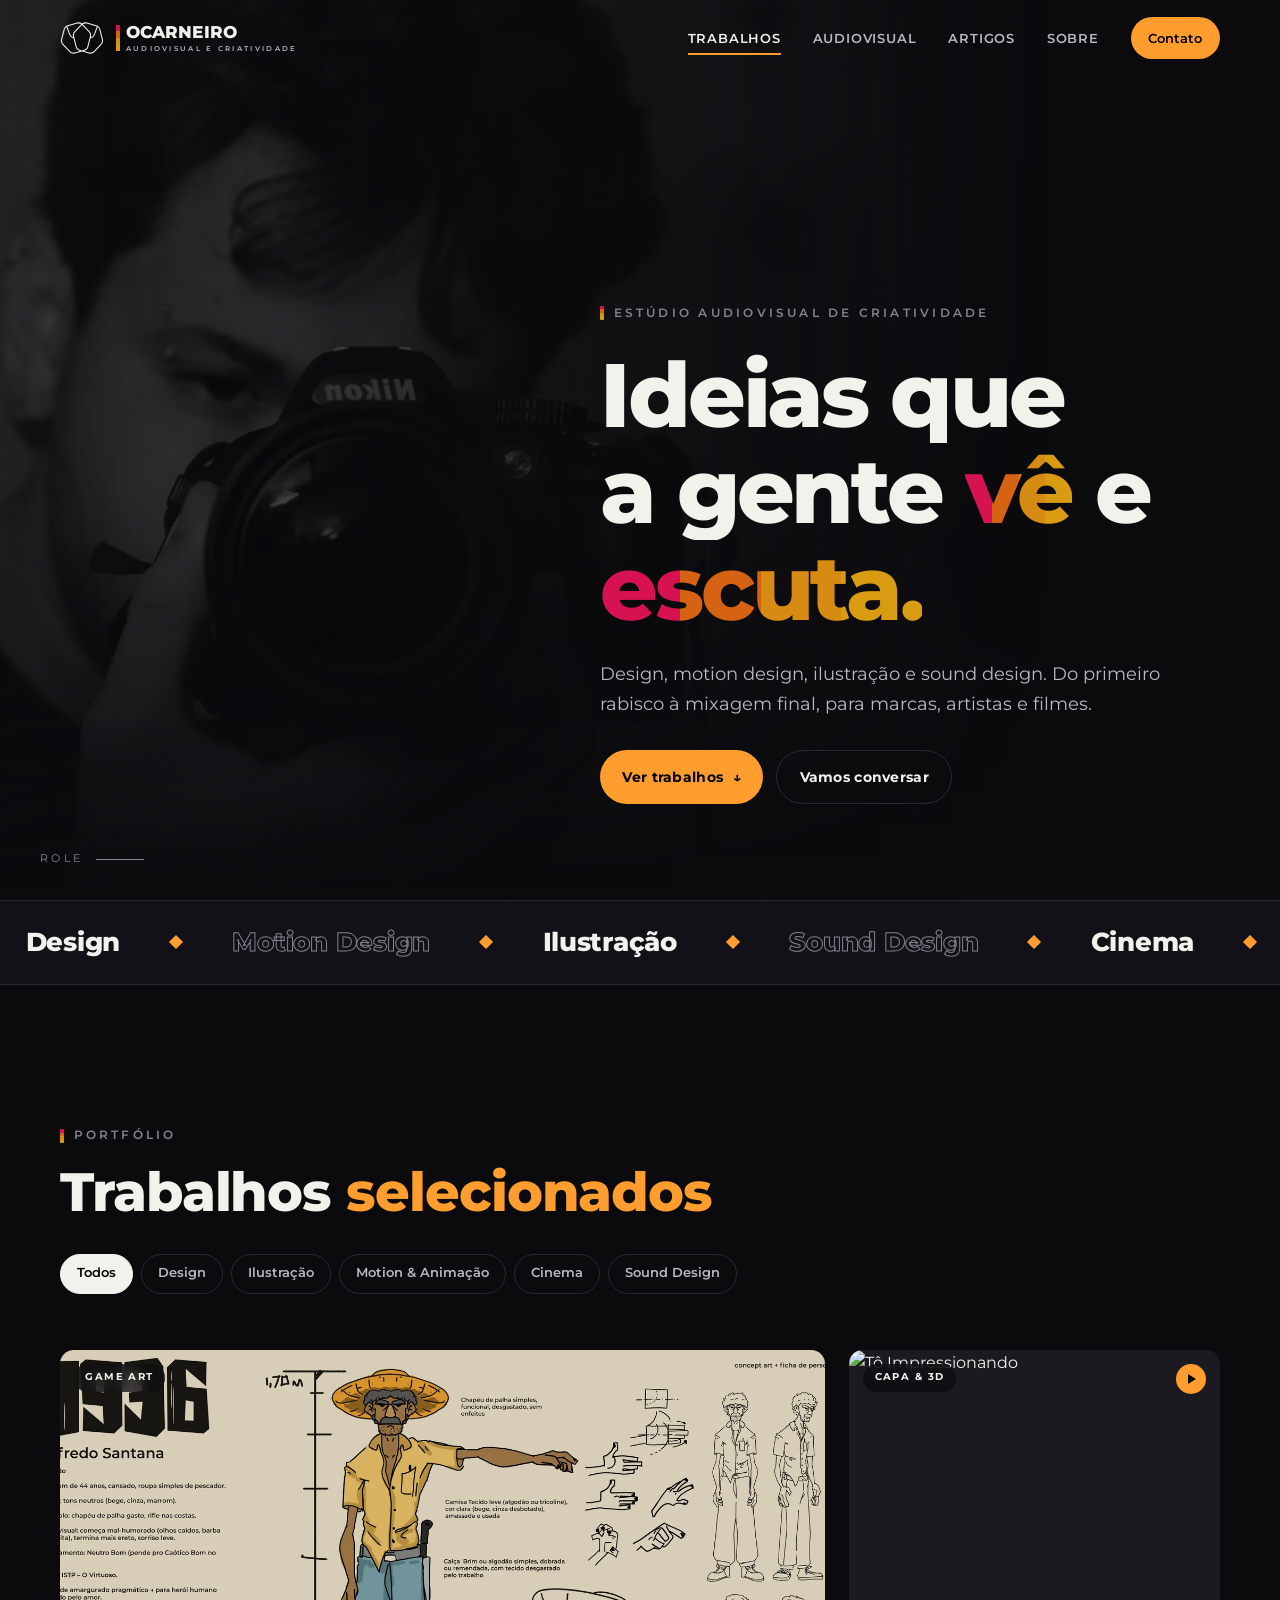
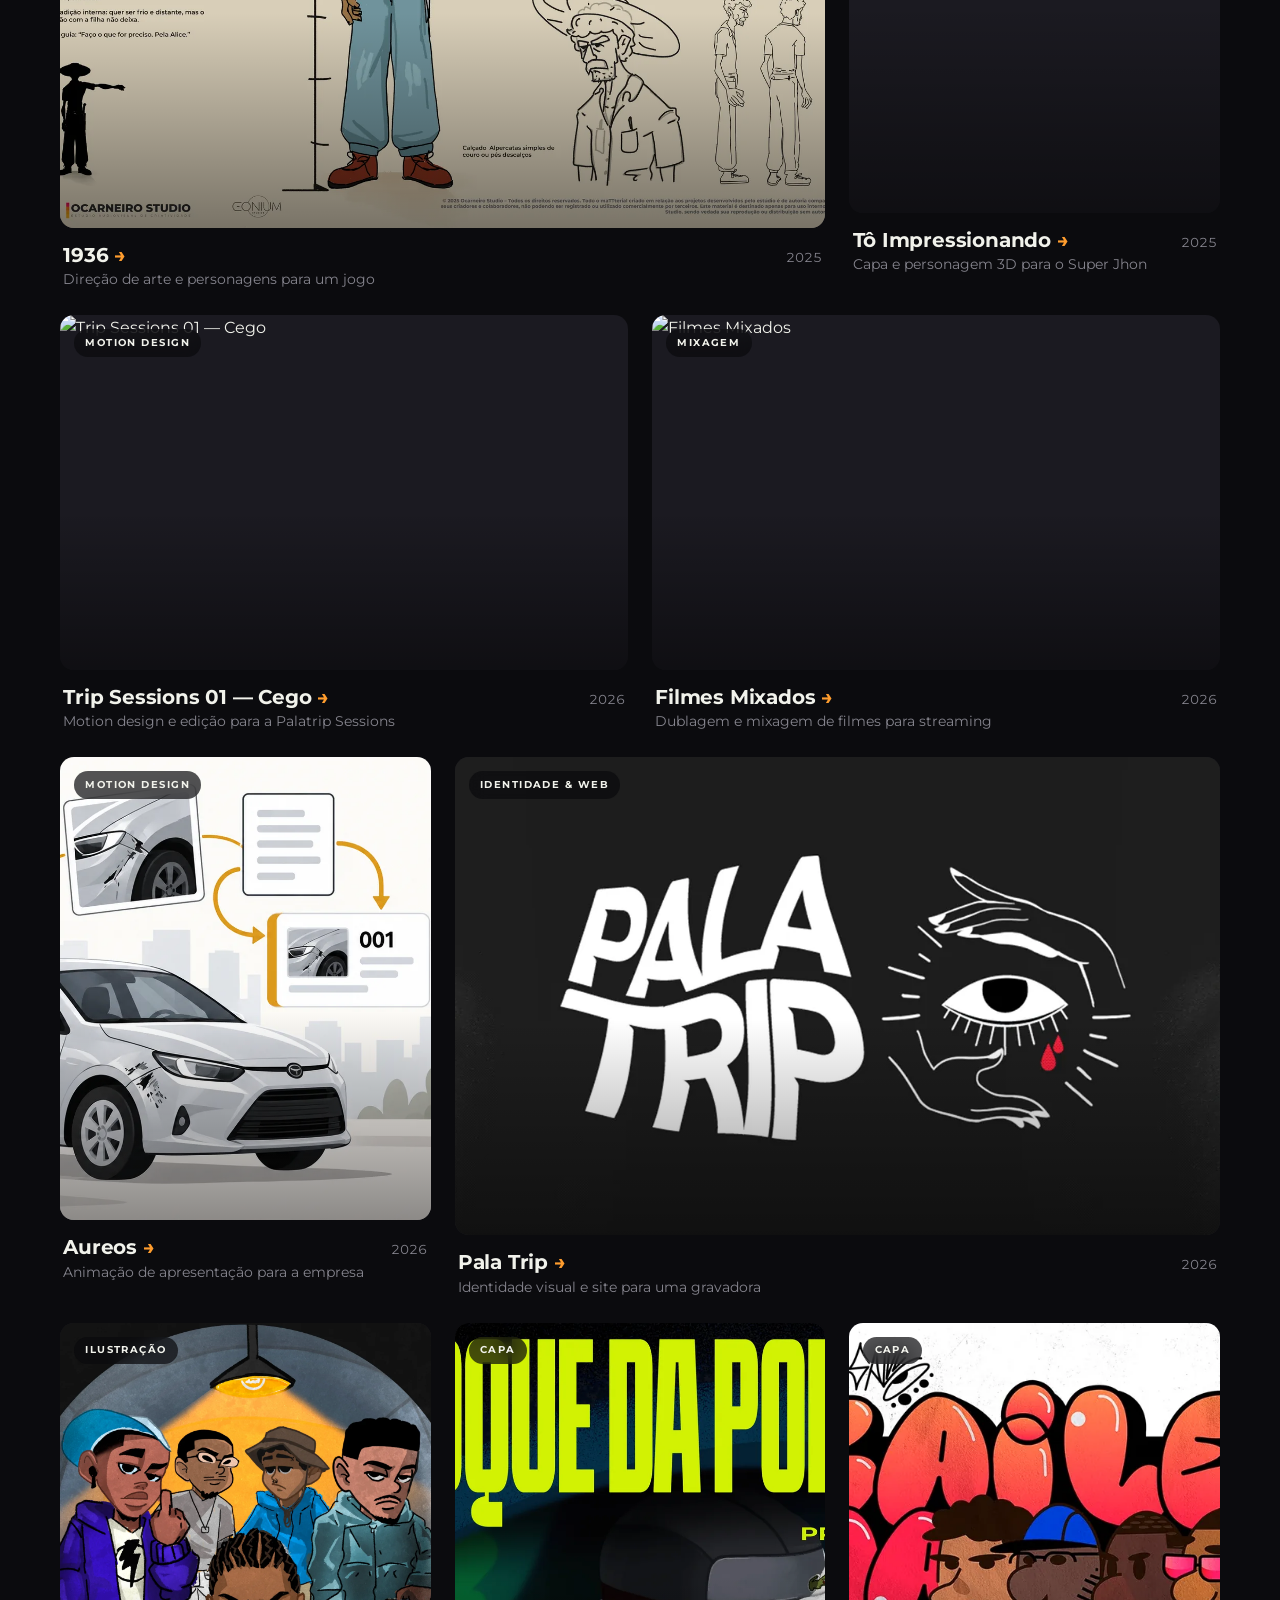
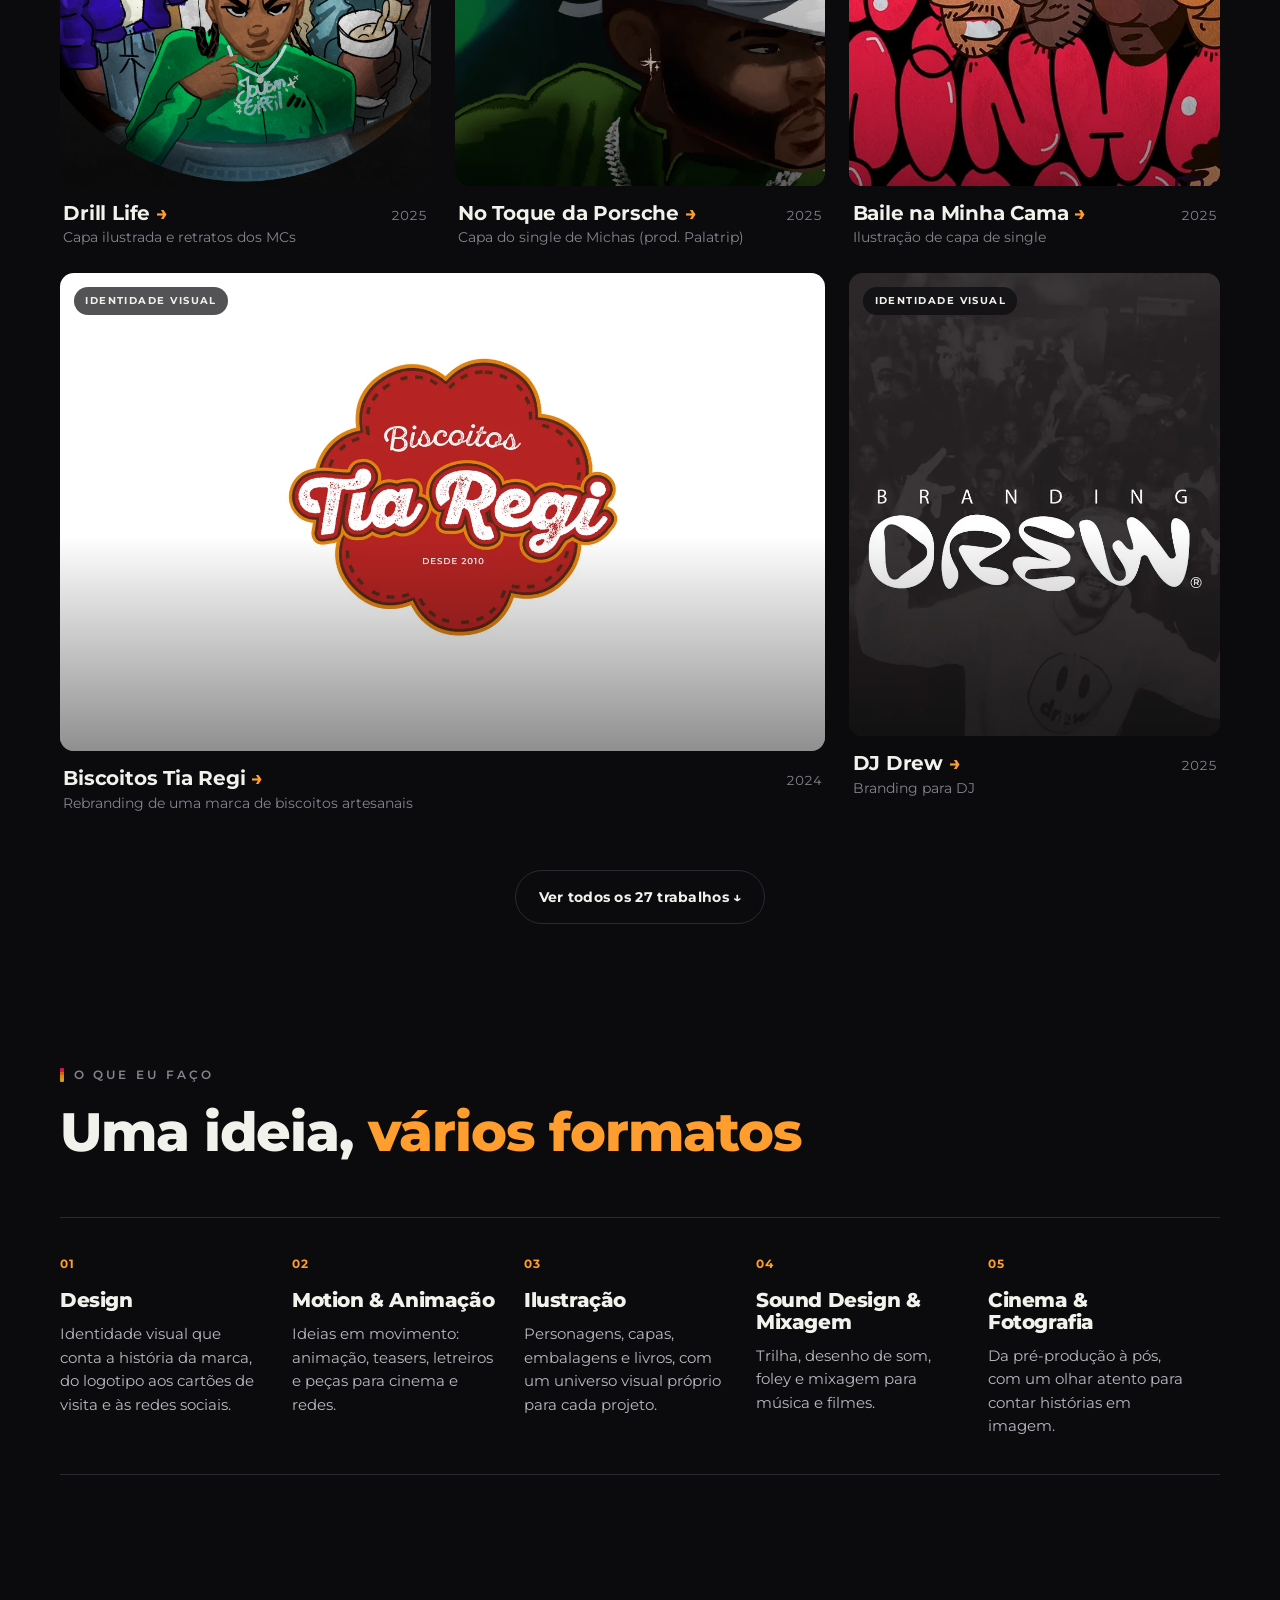
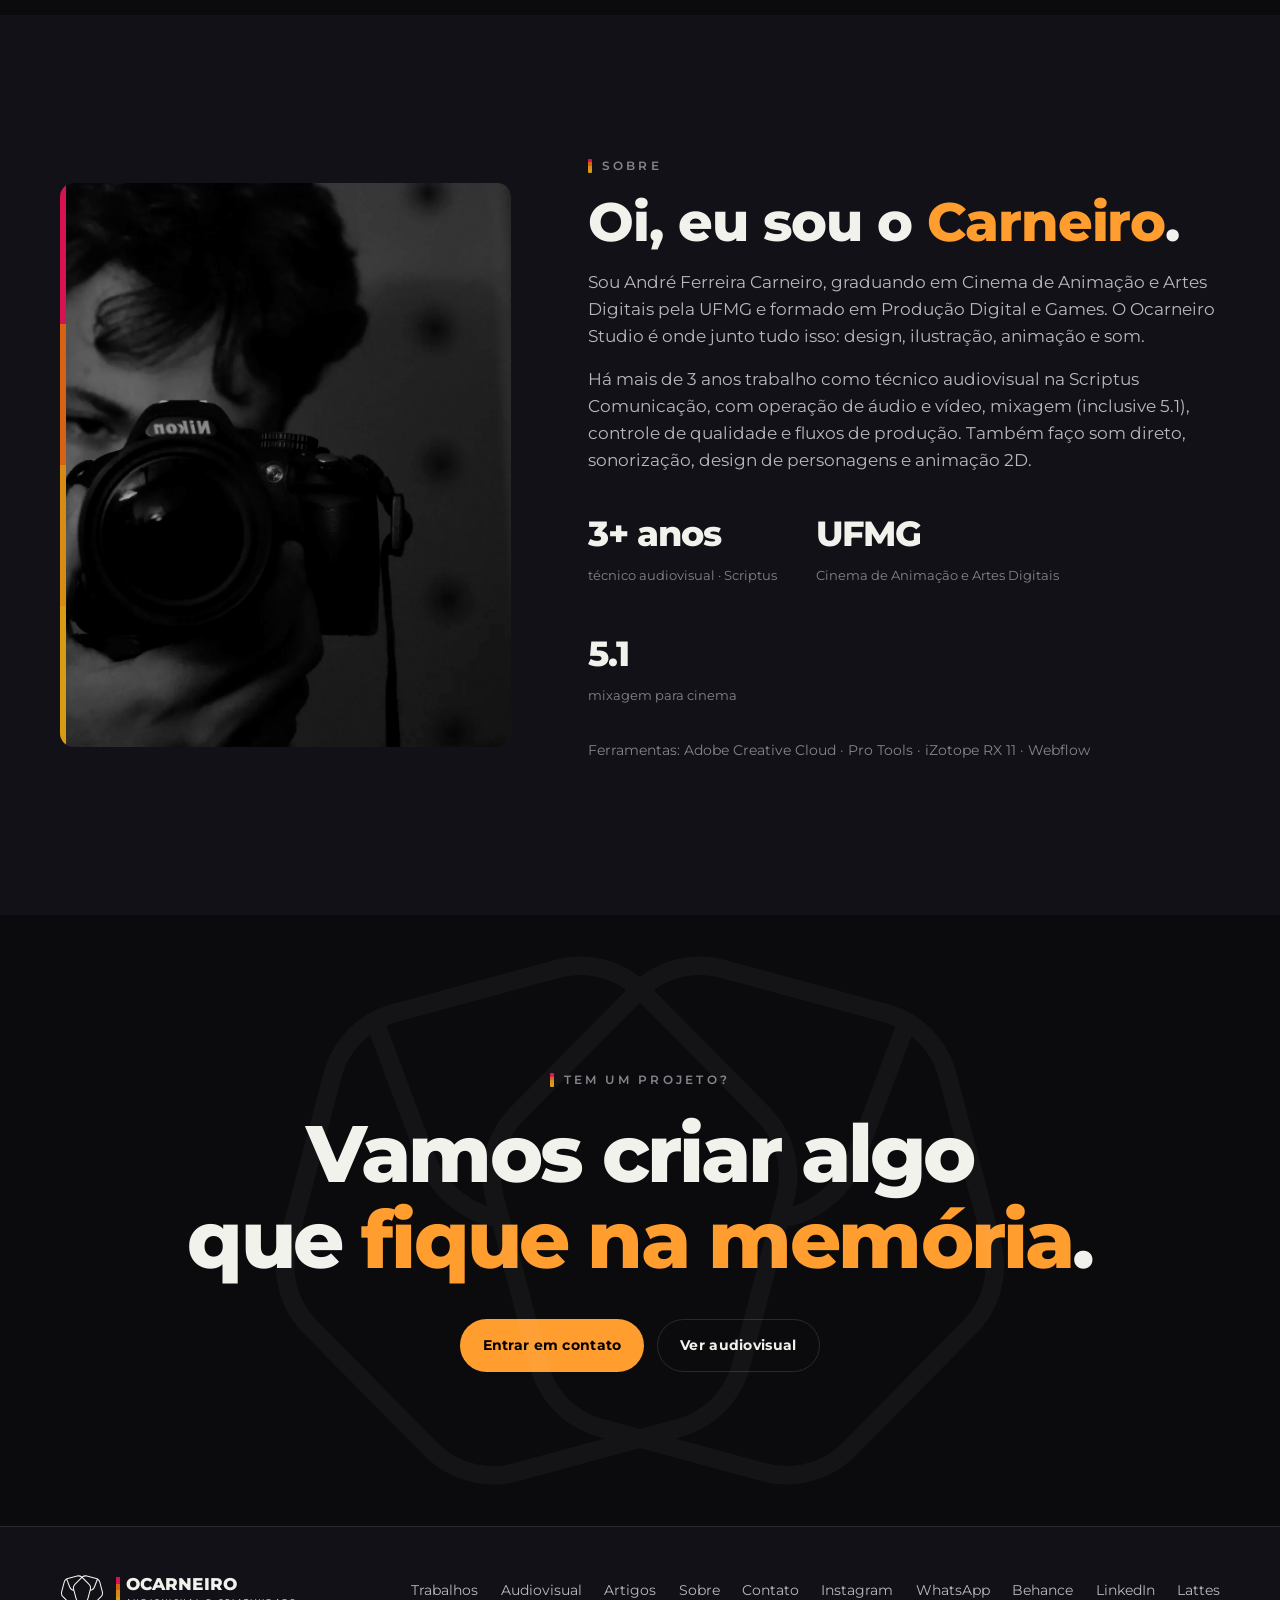
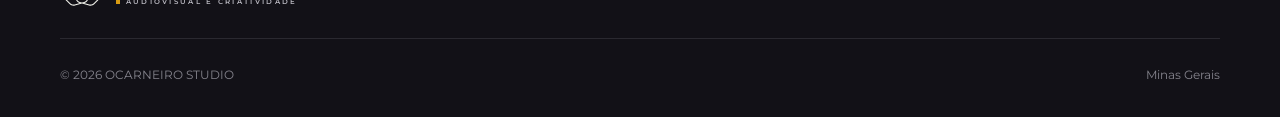
==== index.html @ c1adf668 "Portfólio Ocarneiro Studio: site completo Páginas de início, trabalhos, audiovisual, artigos e conta" ====
<!doctype html>
<html lang="pt-BR">
<head>
  <meta charset="utf-8">
  <meta name="viewport" content="width=device-width, initial-scale=1">
  <title>Ocarneiro Studio — Audiovisual e Criatividade</title>
  <meta name="description" content="Ocarneiro Studio — estúdio de audiovisual e criatividade. Design, motion design, ilustração e sound design.">
  <meta name="theme-color" content="#0b0b0e">
  <meta property="og:title" content="Ocarneiro Studio — Audiovisual e Criatividade">
  <meta property="og:description" content="Ocarneiro Studio — estúdio de audiovisual e criatividade. Design, motion design, ilustração e sound design.">
  <meta property="og:image" content="https://ocarneirostudio.github.io/assets/img/og-mark.webp">
  <link rel="icon" href="assets/img/favicon.svg" type="image/svg+xml">
  <link rel="preconnect" href="https://fonts.googleapis.com">
  <link rel="preconnect" href="https://fonts.gstatic.com" crossorigin>
  <link href="https://fonts.googleapis.com/css2?family=Montserrat:wght@400;500;600;700;800&display=swap" rel="stylesheet">
  <link rel="stylesheet" href="assets/css/style.css">
</head>
<body data-pagina="inicio">
  <div id="topo"></div>
  <main>

    <section class="hero">
      <div class="foto" aria-hidden="true"></div>
      <div class="container">
        <div class="hero-conteudo">
          <span class="eyebrow">Estúdio audiovisual de criatividade</span>
          <h1>
            <span class="linha"><span>Ideias que</span></span>
            <span class="linha"><span>a gente <span class="destaque">vê</span> e</span></span>
            <span class="linha"><span><span class="destaque">escuta.</span></span></span>
          </h1>
          <p class="lead">Design, motion design, ilustração e sound design. Do primeiro rabisco à mixagem final, para marcas, artistas e filmes.</p>
          <div class="acoes">
            <a class="btn" href="#trabalhos">Ver trabalhos <span aria-hidden="true">↓</span></a>
            <a class="btn secundario" href="contato.html">Vamos conversar</a>
          </div>
        </div>
      </div>
      <span class="rolar">Role</span>
    </section>

    <div class="areas-faixa" aria-hidden="true">
      <div class="trilho">
        <span>Design</span><span>Motion Design</span><span>Ilustração</span><span>Sound Design</span><span>Cinema</span><span>Animação</span><span>Mixagem</span><span>Fotografia</span>
        <span>Design</span><span>Motion Design</span><span>Ilustração</span><span>Sound Design</span><span>Cinema</span><span>Animação</span><span>Mixagem</span><span>Fotografia</span>
      </div>
    </div>

    <section class="secao" id="trabalhos">
      <div class="container">
        <div class="secao-topo">
          <div class="revelar">
            <span class="eyebrow">Portfólio</span>
            <h2 class="titulo-secao">Trabalhos <em>selecionados</em></h2>
          </div>
          <div class="filtros revelar" id="filtros" role="group" aria-label="Filtrar por área"></div>
        </div>
        <div class="grade" id="grade-trabalhos"><p class="carregando">Carregando trabalhos…</p></div>
      </div>
    </section>

    <section class="secao" id="servicos" style="padding-top:0">
      <div class="container">
        <div class="secao-topo revelar">
          <div>
            <span class="eyebrow">O que eu faço</span>
            <h2 class="titulo-secao">Uma ideia, <em>vários formatos</em></h2>
          </div>
        </div>
        <div class="servicos">
          <article class="servico revelar"><span class="num">01</span><h3>Design</h3><p>Identidade visual que conta a história da marca, do logotipo aos cartões de visita e às redes sociais.</p></article>
          <article class="servico revelar"><span class="num">02</span><h3>Motion &amp; Animação</h3><p>Ideias em movimento: animação, teasers, letreiros e peças para cinema e redes.</p></article>
          <article class="servico revelar"><span class="num">03</span><h3>Ilustração</h3><p>Personagens, capas, embalagens e livros, com um universo visual próprio para cada projeto.</p></article>
          <article class="servico revelar"><span class="num">04</span><h3>Sound Design &amp; Mixagem</h3><p>Trilha, desenho de som, foley e mixagem para música e filmes.</p></article>
          <article class="servico revelar"><span class="num">05</span><h3>Cinema &amp; Fotografia</h3><p>Da pré-produção à pós, com um olhar atento para contar histórias em imagem.</p></article>
        </div>
      </div>
    </section>

    <section class="secao" id="sobre" style="background:var(--fundo-2)">
      <div class="container sobre">
        <div class="retrato revelar"><img src="assets/img/hero.webp" alt="André Ferreira Carneiro com uma câmera" loading="lazy"></div>
        <div class="revelar">
          <span class="eyebrow">Sobre</span>
          <h2 class="titulo-secao">Oi, eu sou o <em>Carneiro</em>.</h2>
          <p>Sou André Ferreira Carneiro, graduando em Cinema de Animação e Artes Digitais pela UFMG e formado em Produção Digital e Games. O Ocarneiro Studio é onde junto tudo isso: design, ilustração, animação e som.</p>
          <p>Há mais de 3 anos trabalho como técnico audiovisual na Scriptus Comunicação, com operação de áudio e vídeo, mixagem (inclusive 5.1), controle de qualidade e fluxos de produção. Também faço som direto, sonorização, design de personagens e animação 2D.</p>
          <div class="numeros">
            <div><b>3+ anos</b><span>técnico audiovisual · Scriptus</span></div>
            <div><b>UFMG</b><span>Cinema de Animação e Artes Digitais</span></div>
            <div><b>5.1</b><span>mixagem para cinema</span></div>
          </div>
          <p style="font-size:.85rem;color:var(--texto-3);margin-top:2rem">Ferramentas: Adobe Creative Cloud · Pro Tools · iZotope RX 11 · Webflow</p>
        </div>
      </div>
    </section>

    <section class="chamada">
      <div class="container revelar">
        <span class="eyebrow">Tem um projeto?</span>
        <h2 style="margin-top:1rem">Vamos criar algo<br>que <span style="color:var(--laranja)">fique na memória</span>.</h2>
        <div class="acoes">
          <a class="btn" href="contato.html">Entrar em contato</a>
          <a class="btn secundario" href="audiovisual.html">Ver audiovisual</a>
        </div>
      </div>
    </section>
  </main>
  <div id="rodape"></div>
  <script src="assets/js/main.js" defer></script>
</body>
</html>
---- assets/css/style.css ----
/* ==========================================================
   OCARNEIRO STUDIO — estilos do site
   Cores da identidade ficam aqui em cima (:root).
   ========================================================== */
:root {
  --preto: #000000;
  --fundo: #0b0b0e;
  --fundo-2: #121117;
  --fundo-3: #1b1a21;
  --linha: #2a2930;
  --texto: #f1f2eb;
  --texto-2: #b9b8c0;
  --texto-3: #85848d;
  --laranja: #ff9d2e;

  /* faixa colorida da logo */
  --faixa-1: #d61350;
  --faixa-2: #d66213;
  --faixa-3: #d68b13;
  --faixa-4: #d89b12;
  --faixa: linear-gradient(180deg, var(--faixa-1) 0 25%, var(--faixa-2) 25% 50%, var(--faixa-3) 50% 75%, var(--faixa-4) 75%);
  --faixa-h: linear-gradient(90deg, var(--faixa-1) 0 25%, var(--faixa-2) 25% 50%, var(--faixa-3) 50% 75%, var(--faixa-4) 75%);

  --fonte: "Montserrat", system-ui, -apple-system, "Segoe UI", sans-serif;
  --max: 1240px;
  --gutter: clamp(16px, 4vw, 40px);
  --raio: 14px;
  --ease: cubic-bezier(.2, .7, .2, 1);
}

*, *::before, *::after { box-sizing: border-box; }
html { scroll-behavior: smooth; -webkit-text-size-adjust: 100%; }
body {
  margin: 0; background: var(--fundo); color: var(--texto);
  font-family: var(--fonte); font-size: 16px; line-height: 1.6;
  -webkit-font-smoothing: antialiased; overflow-x: hidden;
}
img, video { max-width: 100%; display: block; }
a { color: inherit; text-decoration: none; }
button { font: inherit; color: inherit; background: none; border: 0; cursor: pointer; }
::selection { background: var(--laranja); color: var(--preto); }
:focus-visible { outline: 2px solid var(--laranja); outline-offset: 3px; border-radius: 4px; }

.container { width: 100%; max-width: var(--max); margin: 0 auto; padding: 0 var(--gutter); }
.sr-only { position: absolute; width: 1px; height: 1px; overflow: hidden; clip: rect(0 0 0 0); white-space: nowrap; }

/* ---------- Tipografia ---------- */
.eyebrow {
  display: inline-flex; align-items: center; gap: .6rem;
  font-size: .72rem; font-weight: 600; letter-spacing: .28em; text-transform: uppercase; color: var(--texto-3);
}
.eyebrow::before { content: ""; width: 4px; height: 14px; background: var(--faixa); border-radius: 1px; }
h1, h2, h3 { line-height: 1.08; letter-spacing: -.02em; margin: 0; font-weight: 800; }
.titulo-secao { font-size: clamp(2rem, 5vw, 3.4rem); margin-top: .8rem; }
.titulo-secao em { font-style: normal; color: var(--laranja); }
.lead { font-size: clamp(1rem, 1.6vw, 1.15rem); color: var(--texto-2); max-width: 60ch; }

/* ---------- Botões ---------- */
.btn {
  display: inline-flex; align-items: center; gap: .6rem;
  padding: .9rem 1.4rem; border-radius: 999px; font-weight: 700; font-size: .9rem; letter-spacing: .02em;
  background: var(--laranja); color: var(--preto);
  transition: transform .3s var(--ease), background .3s;
}
.btn:hover { transform: translateY(-2px); background: #ffb257; }
.btn.secundario { background: transparent; color: var(--texto); border: 1px solid var(--linha); }
.btn.secundario:hover { border-color: var(--texto-3); background: var(--fundo-3); }
.btn svg { width: 18px; height: 18px; }

/* ---------- Cabeçalho ---------- */
.topo {
  position: fixed; inset: 0 0 auto 0; z-index: 50;
  transition: background .4s, backdrop-filter .4s, border-color .4s;
  border-bottom: 1px solid transparent;
}
.topo.rolou { background: rgba(11, 11, 14, .82); backdrop-filter: blur(14px); -webkit-backdrop-filter: blur(14px); border-color: var(--linha); }
.topo .container { display: flex; align-items: center; justify-content: space-between; height: 76px; }

.marca { display: flex; align-items: center; gap: .75rem; }
.marca img { width: 44px; height: auto; }
.marca .nome { display: flex; flex-direction: column; line-height: 1; padding-left: .6rem; position: relative; }
.marca .nome::before { content: ""; position: absolute; left: 0; top: 1px; bottom: 1px; width: 4px; background: var(--faixa); }
.marca .nome b { font-size: 1.05rem; font-weight: 800; letter-spacing: .01em; }
.marca .nome small { font-size: .45rem; letter-spacing: .32em; margin-top: .3rem; color: var(--texto-2); font-weight: 600; }

.menu { display: flex; gap: 2rem; align-items: center; }
.menu a { font-size: .82rem; font-weight: 600; letter-spacing: .06em; text-transform: uppercase; color: var(--texto-2); position: relative; padding: .4rem 0; transition: color .25s; }
.menu a::after { content: ""; position: absolute; left: 0; right: 100%; bottom: 0; height: 2px; background: var(--laranja); transition: right .35s var(--ease); }
.menu a:hover, .menu a.ativo { color: var(--texto); }
.menu a:hover::after, .menu a.ativo::after { right: 0; }
.menu .btn { padding: .65rem 1.1rem; color: var(--preto); text-transform: none; letter-spacing: 0; }
.menu .btn::after { display: none; }

.botao-menu { display: none; width: 44px; height: 44px; position: relative; }
.botao-menu span { position: absolute; left: 10px; right: 10px; height: 2px; background: var(--texto); transition: transform .35s var(--ease), opacity .2s; }
.botao-menu span:nth-child(1) { top: 16px; }
.botao-menu span:nth-child(2) { top: 26px; }
.menu-aberto .botao-menu span:nth-child(1) { transform: translateY(5px) rotate(45deg); }
.menu-aberto .botao-menu span:nth-child(2) { transform: translateY(-5px) rotate(-45deg); }

@media (max-width: 860px) {
  .botao-menu { display: block; z-index: 2; }
  .menu {
    position: fixed; inset: 0; flex-direction: column; justify-content: center; gap: 1.6rem;
    background: var(--fundo); opacity: 0; pointer-events: none; transition: opacity .35s;
  }
  .menu a { font-size: 1.5rem; text-transform: none; letter-spacing: -.01em; font-weight: 700; }
  .menu { height: 100vh; height: 100dvh; }
  .menu-aberto .menu { opacity: 1; pointer-events: auto; }
  /* o desfoque do cabeçalho prenderia o menu dentro dele */
  .menu-aberto .topo { backdrop-filter: none; -webkit-backdrop-filter: none; background: var(--fundo); }
  .menu-aberto { overflow: hidden; }
}

/* ---------- Hero ---------- */
.hero {
  position: relative; min-height: 100svh; display: flex; align-items: flex-end;
  padding: 140px 0 clamp(48px, 8vw, 96px); overflow: hidden; isolation: isolate;
}
.hero .foto {
  position: absolute; inset: 0; z-index: -2;
  background: url("../img/hero.webp") left center / cover no-repeat;
  opacity: .55; transform: scale(1.06); animation: zoomLento 18s var(--ease) forwards;
}
.hero::after {
  content: ""; position: absolute; inset: 0; z-index: -1;
  background: linear-gradient(90deg, rgba(11,11,14,.2) 0%, rgba(11,11,14,.6) 45%, var(--fundo) 85%), linear-gradient(0deg, var(--fundo) 0%, transparent 40%);
}
@keyframes zoomLento { to { transform: scale(1); } }
.hero .container { display: grid; grid-template-columns: 1fr minmax(0, 620px); gap: 2rem; }
.hero-conteudo { grid-column: 2; }
.hero h1 { font-size: clamp(2.6rem, 7.5vw, 5.6rem); letter-spacing: -.035em; margin: 1.2rem 0 1.4rem; }
.hero h1 .linha { display: block; overflow: hidden; }
.hero h1 .linha span { display: inline-block; animation: subir 1s var(--ease) both; }
.hero h1 .linha:nth-child(2) span { animation-delay: .12s; }
.hero h1 .linha:nth-child(3) span { animation-delay: .24s; }
.hero h1 .destaque { background: var(--faixa-h); -webkit-background-clip: text; background-clip: text; color: transparent; }
@keyframes subir { from { transform: translateY(105%); } }
.hero .lead { animation: aparecer 1s .4s var(--ease) both; }
.hero .acoes { display: flex; flex-wrap: wrap; gap: .8rem; margin-top: 2rem; animation: aparecer 1s .55s var(--ease) both; }
@keyframes aparecer { from { opacity: 0; transform: translateY(14px); } }
.rolar {
  position: absolute; left: var(--gutter); bottom: 32px; font-size: .7rem; letter-spacing: .3em; text-transform: uppercase; color: var(--texto-3);
  display: flex; align-items: center; gap: .8rem;
}
.rolar::after { content: ""; width: 48px; height: 1px; background: var(--texto-3); animation: pulsar 2.4s infinite; transform-origin: left; }
@keyframes pulsar { 50% { transform: scaleX(.3); } }
@media (max-width: 860px) {
  .hero .container { grid-template-columns: 1fr; }
  .hero-conteudo { grid-column: 1; }
  .hero::after { background: linear-gradient(0deg, var(--fundo) 15%, rgba(11,11,14,.55) 70%, rgba(11,11,14,.35)); }
  .rolar { display: none; }
}

/* ---------- Faixa de áreas (marquee) ---------- */
.areas-faixa { border-block: 1px solid var(--linha); overflow: hidden; padding: 1.3rem 0; background: var(--fundo-2); }
.areas-faixa .trilho { display: flex; width: max-content; animation: deslizar 38s linear infinite; }
.areas-faixa:hover .trilho { animation-play-state: paused; }
.areas-faixa span { font-size: clamp(1.1rem, 2.4vw, 1.6rem); font-weight: 800; letter-spacing: -.01em; padding: 0 1.6rem; white-space: nowrap; display: flex; align-items: center; gap: 3.2rem; }
.areas-faixa span::after { content: ""; width: 10px; height: 10px; background: var(--laranja); transform: rotate(45deg); }
.areas-faixa span:nth-child(even) { color: transparent; -webkit-text-stroke: 1px var(--texto-3); }
@keyframes deslizar { to { transform: translateX(-50%); } }

/* ---------- Seções ---------- */
.secao { padding: clamp(72px, 11vw, 140px) 0; }
.secao-topo { display: flex; justify-content: space-between; align-items: flex-end; gap: 2rem; flex-wrap: wrap; margin-bottom: clamp(32px, 5vw, 56px); }
.pagina-topo { padding: 160px 0 clamp(40px, 6vw, 72px); border-bottom: 1px solid var(--linha); }
.pagina-topo h1 { font-size: clamp(2.6rem, 8vw, 6rem); letter-spacing: -.04em; margin-top: 1rem; }
.pagina-topo .lead { margin-top: 1.2rem; }

/* ---------- Filtros ---------- */
.filtros { display: flex; flex-wrap: wrap; gap: .5rem; }
.filtros button {
  padding: .55rem 1rem; border: 1px solid var(--linha); border-radius: 999px; font-size: .8rem; font-weight: 600; color: var(--texto-2);
  transition: all .25s;
}
.filtros button:hover { border-color: var(--texto-3); color: var(--texto); }
.filtros button[aria-pressed="true"] { background: var(--texto); color: var(--preto); border-color: var(--texto); }

/* ---------- Grade de trabalhos ---------- */
.grade { display: grid; grid-template-columns: repeat(12, 1fr); gap: clamp(14px, 2vw, 24px); }
.card { grid-column: span 4; position: relative; display: block; }
.card.largo { grid-column: span 8; }
.card.medio { grid-column: span 6; }
.card .midia { position: relative; aspect-ratio: 4 / 5; border-radius: var(--raio); overflow: hidden; background: var(--fundo-3); }
.card.largo .midia, .card.medio .midia { aspect-ratio: 16 / 10; }
.card .midia img, .card .midia video { position: absolute; inset: 0; width: 100%; height: 100%; object-fit: cover; transition: transform .8s var(--ease), opacity .5s; }
.card .midia video { opacity: 0; }
.card:hover .midia img { transform: scale(1.05); }
.card:hover .midia video.pronto { opacity: 1; }
.card .midia::after { content: ""; position: absolute; inset: 0; background: linear-gradient(0deg, rgba(0,0,0,.55), transparent 45%); opacity: .8; transition: opacity .4s; }
.card .selo {
  position: absolute; top: 14px; left: 14px; z-index: 2; font-size: .65rem; font-weight: 700; letter-spacing: .14em; text-transform: uppercase;
  padding: .35rem .7rem; border-radius: 999px; background: rgba(11,11,14,.7); backdrop-filter: blur(8px); -webkit-backdrop-filter: blur(8px);
}
.card .play-icone { position: absolute; top: 14px; right: 14px; z-index: 2; width: 30px; height: 30px; border-radius: 50%; background: var(--laranja); display: grid; place-items: center; }
.card .play-icone::before { content: ""; border-left: 8px solid #000; border-block: 5px solid transparent; margin-left: 2px; }
.card .info { display: flex; justify-content: space-between; align-items: baseline; gap: 1rem; padding: 1rem .2rem 0; }
.card h3 { font-size: clamp(1.05rem, 1.6vw, 1.3rem); font-weight: 700; letter-spacing: -.01em; }
.card .info p { margin: .2rem 0 0; font-size: .85rem; color: var(--texto-3); }
.card .ano { font-size: .8rem; color: var(--texto-3); font-variant-numeric: tabular-nums; }
.card .seta { display: inline-block; transition: transform .35s var(--ease); color: var(--laranja); }
.card:hover .seta { transform: translateX(6px); }
.card.escondido { display: none; }
.grade.recolhida:not(.filtrado) .card.extra { display: none; }
.ver-todos { display: flex; justify-content: center; margin-top: clamp(32px, 5vw, 56px); }
/* com filtro ativo, todos os cards ficam do mesmo tamanho */
.grade.filtrado .card { grid-column: span 4; }
.grade.filtrado .card .midia { aspect-ratio: 4 / 5; }
@media (max-width: 960px) { .card, .card.largo, .card.medio { grid-column: span 6; } .card.largo .midia, .card.medio .midia { aspect-ratio: 4 / 5; } }
@media (max-width: 600px) { .card, .card.largo, .card.medio { grid-column: span 12; } .card .midia, .card.largo .midia, .card.medio .midia { aspect-ratio: 4 / 3.6; } }

/* ---------- Serviços ---------- */
.servicos { display: grid; grid-template-columns: repeat(5, 1fr); border-top: 1px solid var(--linha); }
.servico { padding: 2rem 1.6rem 2.2rem 0; border-bottom: 1px solid var(--linha); position: relative; }
@media (max-width: 1000px) { .servicos { grid-template-columns: 1fr 1fr; } .servico:last-child { grid-column: span 2; } }
@media (max-width: 560px) { .servicos { grid-template-columns: 1fr; } .servico:last-child { grid-column: auto; } }
.servico .num { font-size: .75rem; font-weight: 700; color: var(--laranja); letter-spacing: .1em; }
.servico h3 { font-size: 1.25rem; margin: .9rem 0 .7rem; }
.servico p { margin: 0; font-size: .92rem; color: var(--texto-2); }

/* ---------- Sobre ---------- */
.sobre { display: grid; grid-template-columns: minmax(0, 5fr) minmax(0, 7fr); gap: clamp(32px, 6vw, 96px); align-items: center; }
.sobre .retrato { position: relative; border-radius: var(--raio); overflow: hidden; aspect-ratio: 4/5; background: var(--fundo-3); }
.sobre .retrato img { width: 100%; height: 100%; object-fit: cover; object-position: 20% center; filter: grayscale(1) contrast(1.1); }
.sobre .retrato::before { content: ""; position: absolute; left: 0; top: 0; bottom: 0; width: 6px; background: var(--faixa); z-index: 1; }
.sobre p { color: var(--texto-2); font-size: 1.05rem; }
.numeros { display: flex; flex-wrap: wrap; gap: 2.4rem; margin-top: 2rem; }
.numeros b { display: block; font-size: 2.2rem; font-weight: 800; letter-spacing: -.03em; }
.numeros span { font-size: .8rem; color: var(--texto-3); }
@media (max-width: 860px) { .sobre { grid-template-columns: 1fr; } .sobre .retrato { aspect-ratio: 16/11; } }

/* ---------- Chamada final ---------- */
.chamada { text-align: center; padding: clamp(80px, 12vw, 160px) 0; position: relative; overflow: hidden; }
.chamada::before { content: ""; position: absolute; left: 50%; top: 50%; width: min(70vw, 760px); aspect-ratio: 1; transform: translate(-50%, -50%); background: url("../img/logo-mark.svg") center / contain no-repeat; opacity: .04; }
.chamada h2 { font-size: clamp(2.2rem, 7vw, 5rem); letter-spacing: -.035em; }
.chamada .acoes { display: flex; justify-content: center; flex-wrap: wrap; gap: .8rem; margin-top: 2.2rem; }

/* ---------- Página de trabalho ---------- */
.trabalho-topo { padding: 150px 0 40px; }
.voltar { display: inline-flex; align-items: center; gap: .5rem; font-size: .85rem; font-weight: 600; color: var(--texto-3); transition: color .25s; }
.voltar:hover { color: var(--laranja); }
.trabalho-topo h1 { font-size: clamp(2.4rem, 7vw, 5.2rem); letter-spacing: -.04em; margin: 1.4rem 0 1.2rem; }
.ficha { display: grid; grid-template-columns: repeat(auto-fit, minmax(160px, 1fr)); gap: 1.4rem; padding: 1.6rem 0; border-block: 1px solid var(--linha); margin-top: 2rem; }
.ficha dt { font-size: .7rem; letter-spacing: .2em; text-transform: uppercase; color: var(--texto-3); font-weight: 600; }
.ficha dd { margin: .35rem 0 0; font-weight: 600; }
.galeria { display: grid; grid-template-columns: 1fr 1fr; gap: clamp(12px, 2vw, 20px); padding-bottom: 80px; }
.galeria figure { margin: 0; border-radius: var(--raio); overflow: hidden; background: var(--fundo-2); grid-column: span 2; }
.galeria figure.meia { grid-column: span 1; }
.galeria img, .galeria video { width: 100%; height: auto; }
.iframe-16x9 { position: relative; aspect-ratio: 16 / 9; background: #000; }
.iframe-16x9 iframe { position: absolute; inset: 0; width: 100%; height: 100%; border: 0; }
.galeria figcaption { padding: .8rem 1rem; font-size: .82rem; color: var(--texto-3); }
@media (max-width: 600px) { .galeria figure.meia { grid-column: span 2; } }
.proximo { display: block; border-top: 1px solid var(--linha); padding: 56px 0 72px; }
.proximo small { font-size: .72rem; letter-spacing: .25em; text-transform: uppercase; color: var(--texto-3); font-weight: 600; }
.proximo strong { display: block; font-size: clamp(2rem, 6vw, 4rem); letter-spacing: -.035em; transition: color .3s; }
.proximo:hover strong { color: var(--laranja); }

/* ---------- Vídeos ---------- */
.videos { display: grid; grid-template-columns: repeat(auto-fill, minmax(min(100%, 340px), 1fr)); gap: clamp(16px, 2vw, 24px); }
.video-card { background: var(--fundo-2); border: 1px solid var(--linha); border-radius: var(--raio); overflow: hidden; }
.video-card .tela { position: relative; aspect-ratio: 16/9; background: #000; }
.video-card iframe, .video-card video { position: absolute; inset: 0; width: 100%; height: 100%; border: 0; object-fit: cover; }
.video-card .capa-yt { position: absolute; inset: 0; width: 100%; height: 100%; }
.video-card .capa-yt img { width: 100%; height: 100%; object-fit: cover; }
.video-card .capa-yt::after { content: ""; position: absolute; left: 50%; top: 50%; width: 64px; height: 64px; margin: -32px 0 0 -32px; border-radius: 50%; background: var(--laranja); transition: transform .3s var(--ease); }
.video-card .capa-yt::before { content: ""; position: absolute; left: 50%; top: 50%; z-index: 1; margin: -10px 0 0 -5px; border-left: 18px solid #000; border-block: 10px solid transparent; }
.video-card .capa-yt:hover::after { transform: scale(1.1); }
.video-card .txt { padding: 1rem 1.2rem 1.2rem; }
.video-card h3 { font-size: 1.05rem; font-weight: 700; }
.video-card p { margin: .3rem 0 0; font-size: .85rem; color: var(--texto-3); }
.canal { display: flex; align-items: center; justify-content: space-between; flex-wrap: wrap; gap: 1.5rem; padding: 2rem; margin-bottom: 2.4rem; border-radius: var(--raio); background: var(--fundo-2); border: 1px solid var(--linha); position: relative; overflow: hidden; }
.canal::before { content: ""; position: absolute; left: 0; top: 0; bottom: 0; width: 6px; background: var(--faixa); }
.canal h3 { font-size: 1.4rem; }
.canal p { margin: .3rem 0 0; color: var(--texto-2); font-size: .95rem; }

/* ---------- Player de som ---------- */
.faixas { display: grid; gap: 12px; }
.faixa-som {
  display: grid; grid-template-columns: auto minmax(0, 1fr) auto; align-items: center; gap: 1.2rem;
  padding: 1rem 1.2rem; border-radius: var(--raio); background: var(--fundo-2); border: 1px solid var(--linha); transition: border-color .3s;
}
.faixa-som.tocando { border-color: var(--laranja); }
.faixa-som .tocar { width: 52px; height: 52px; border-radius: 50%; background: var(--laranja); display: grid; place-items: center; flex: none; transition: transform .25s var(--ease); }
.faixa-som .tocar:hover { transform: scale(1.06); }
.faixa-som .tocar svg { width: 20px; height: 20px; fill: #000; }
.faixa-som .meio { min-width: 0; }
.faixa-som h3 { font-size: 1rem; font-weight: 700; white-space: nowrap; overflow: hidden; text-overflow: ellipsis; }
.faixa-som .meta { font-size: .78rem; color: var(--texto-3); }
.onda { display: flex; align-items: center; gap: 2px; height: 42px; margin-top: .5rem; cursor: pointer; }
.onda i { flex: 1; min-width: 1px; background: var(--linha); border-radius: 2px; transition: background .15s; }
.onda i.tocado { background: var(--laranja); }
.faixa-som .tempo { font-size: .8rem; color: var(--texto-3); font-variant-numeric: tabular-nums; }
@media (max-width: 600px) { .faixa-som { grid-template-columns: auto minmax(0, 1fr); } .faixa-som .tempo { display: none; } }

/* ---------- Artigos ---------- */
.lista-artigos { display: grid; }
.artigo-item { display: grid; grid-template-columns: 140px minmax(0, 1fr) 220px; gap: 2rem; align-items: center; padding: 2rem 0; border-bottom: 1px solid var(--linha); }
.artigo-item:first-child { border-top: 1px solid var(--linha); }
.artigo-item time { font-size: .82rem; color: var(--texto-3); font-variant-numeric: tabular-nums; }
.artigo-item h2 { font-size: clamp(1.3rem, 2.6vw, 1.9rem); letter-spacing: -.02em; transition: color .3s; }
.artigo-item:hover h2 { color: var(--laranja); }
.artigo-item p { margin: .6rem 0 0; color: var(--texto-2); font-size: .95rem; }
.artigo-item .tags { display: flex; flex-wrap: wrap; gap: .4rem; margin-top: .8rem; }
.tag { font-size: .68rem; font-weight: 700; letter-spacing: .1em; text-transform: uppercase; padding: .3rem .6rem; border-radius: 999px; border: 1px solid var(--linha); color: var(--texto-2); }
.artigo-item .capa { aspect-ratio: 4/3; border-radius: 10px; overflow: hidden; background: var(--fundo-3); }
.artigo-item .capa img { width: 100%; height: 100%; object-fit: cover; transition: transform .6s var(--ease); }
.artigo-item:hover .capa img { transform: scale(1.05); }
@media (max-width: 860px) { .artigo-item { grid-template-columns: 1fr; gap: .8rem; } .artigo-item .capa { order: -1; } }

.artigo { max-width: 740px; margin: 0 auto; padding: 150px var(--gutter) 80px; }
.artigo h1 { font-size: clamp(2.2rem, 6vw, 3.8rem); letter-spacing: -.035em; margin: 1.2rem 0; }
.artigo .meta { color: var(--texto-3); font-size: .9rem; display: flex; flex-wrap: wrap; gap: .6rem 1.2rem; align-items: center; }
.artigo .capa { margin: 2.4rem 0; border-radius: var(--raio); overflow: hidden; }
.artigo .capa img { width: 100%; max-height: 460px; object-fit: cover; }
.texto { font-size: 1.08rem; line-height: 1.8; color: #dcdcd6; }
.texto h2 { font-size: 1.7rem; margin: 2.6rem 0 1rem; color: var(--texto); }
.texto h3 { font-size: 1.3rem; margin: 2rem 0 .8rem; color: var(--texto); }
.texto a { color: var(--laranja); text-decoration: underline; text-underline-offset: 3px; }
.texto blockquote { margin: 2rem 0; padding: .2rem 0 .2rem 1.4rem; border-left: 4px solid var(--laranja); font-size: 1.2rem; color: var(--texto); }
.texto img { border-radius: 10px; margin: 2rem 0; }
.texto code { background: var(--fundo-3); padding: .15rem .4rem; border-radius: 4px; font-size: .9em; }
.texto ul, .texto ol { padding-left: 1.3rem; }
.texto li { margin: .4rem 0; }
.texto hr { border: 0; height: 4px; width: 60px; background: var(--faixa-h); margin: 3rem 0; }

/* ---------- Contato ---------- */
.contato-grade { display: grid; grid-template-columns: minmax(0, 1fr) minmax(0, 1fr); gap: clamp(32px, 6vw, 96px); padding: clamp(56px, 8vw, 100px) 0; }
.contato-links { display: grid; }
.contato-link { display: flex; justify-content: space-between; align-items: center; gap: 1rem; padding: 1.5rem 0; border-bottom: 1px solid var(--linha); transition: padding .35s var(--ease); }
.contato-link:first-child { border-top: 1px solid var(--linha); }
.contato-link small { display: block; font-size: .7rem; letter-spacing: .22em; text-transform: uppercase; color: var(--texto-3); font-weight: 600; }
.contato-link strong { font-size: clamp(1.1rem, 2.4vw, 1.5rem); font-weight: 700; word-break: break-word; }
.contato-link .seta { color: var(--laranja); font-size: 1.4rem; transition: transform .35s var(--ease); }
.contato-link:hover { padding-left: .8rem; }
.contato-link:hover .seta { transform: translate(4px, -4px); }
.form { display: grid; gap: 1rem; }
.form label { font-size: .75rem; letter-spacing: .15em; text-transform: uppercase; color: var(--texto-3); font-weight: 600; display: grid; gap: .5rem; }
.form input, .form textarea, .form select {
  width: 100%; padding: .95rem 1rem; border-radius: 10px; border: 1px solid var(--linha); background: var(--fundo-2); color: var(--texto);
  font: inherit; font-size: 1rem; text-transform: none; letter-spacing: 0; transition: border-color .25s;
}
.form input:focus, .form textarea:focus, .form select:focus { outline: none; border-color: var(--laranja); }
.form textarea { min-height: 150px; resize: vertical; }
.form .nota { font-size: .8rem; color: var(--texto-3); margin: 0; }
@media (max-width: 860px) { .contato-grade { grid-template-columns: 1fr; } }

/* ---------- Rodapé ---------- */
.rodape { border-top: 1px solid var(--linha); padding: 48px 0 32px; background: var(--fundo-2); }
.rodape .container { display: flex; justify-content: space-between; flex-wrap: wrap; gap: 2rem; align-items: center; }
.rodape nav { display: flex; flex-wrap: wrap; gap: 1.4rem; }
.rodape nav a { font-size: .85rem; color: var(--texto-2); transition: color .25s; }
.rodape nav a:hover { color: var(--laranja); }
.rodape .copy { width: 100%; display: flex; justify-content: space-between; flex-wrap: wrap; gap: 1rem; padding-top: 1.6rem; border-top: 1px solid var(--linha); font-size: .78rem; color: var(--texto-3); }

/* ---------- Estados ---------- */
.vazio { padding: 3rem 2rem; text-align: center; border: 1px dashed var(--linha); border-radius: var(--raio); color: var(--texto-3); }
.carregando { color: var(--texto-3); padding: 2rem 0; }

/* ---------- Revelar ao rolar ---------- */
.revelar { opacity: 0; transform: translateY(28px); transition: opacity .9s var(--ease), transform .9s var(--ease); }
.revelar.visivel { opacity: 1; transform: none; }

@media (prefers-reduced-motion: reduce) {
  *, *::before, *::after { animation: none !important; transition: none !important; }
  .revelar { opacity: 1; transform: none; }
}
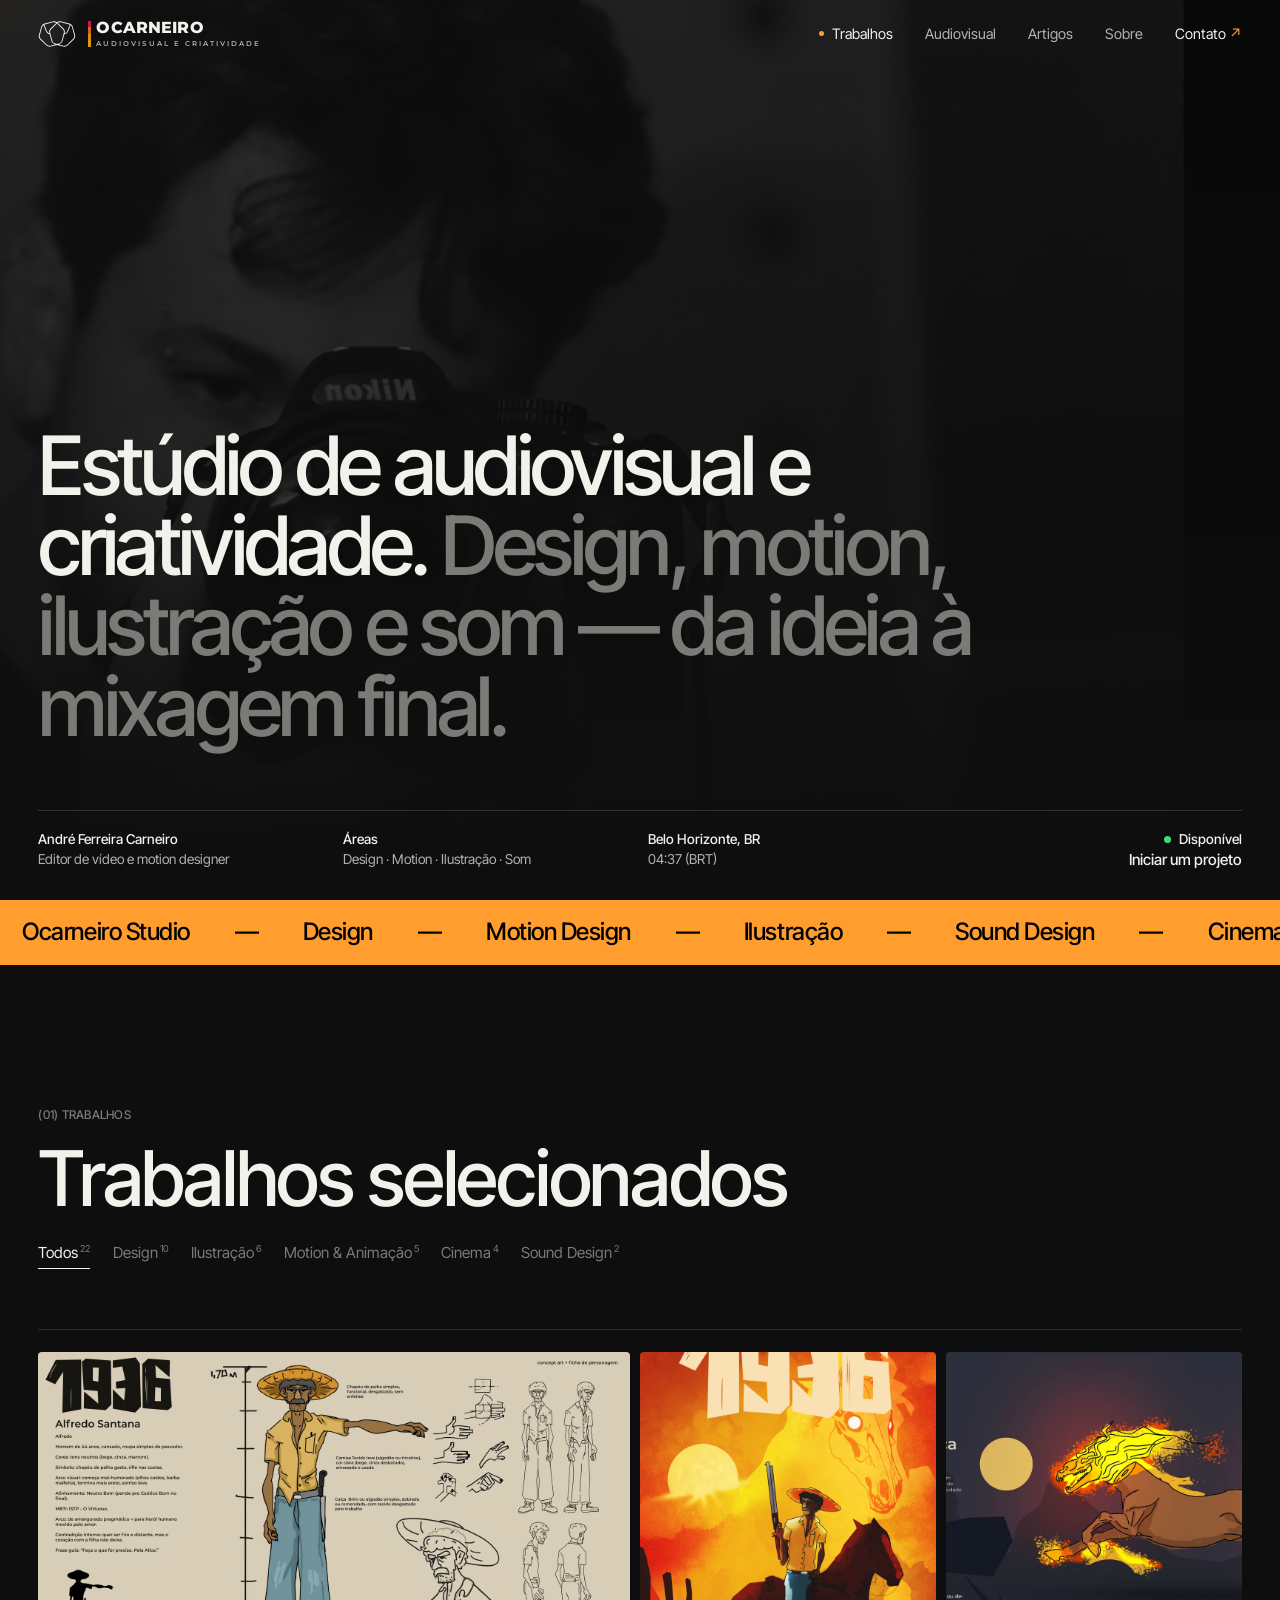
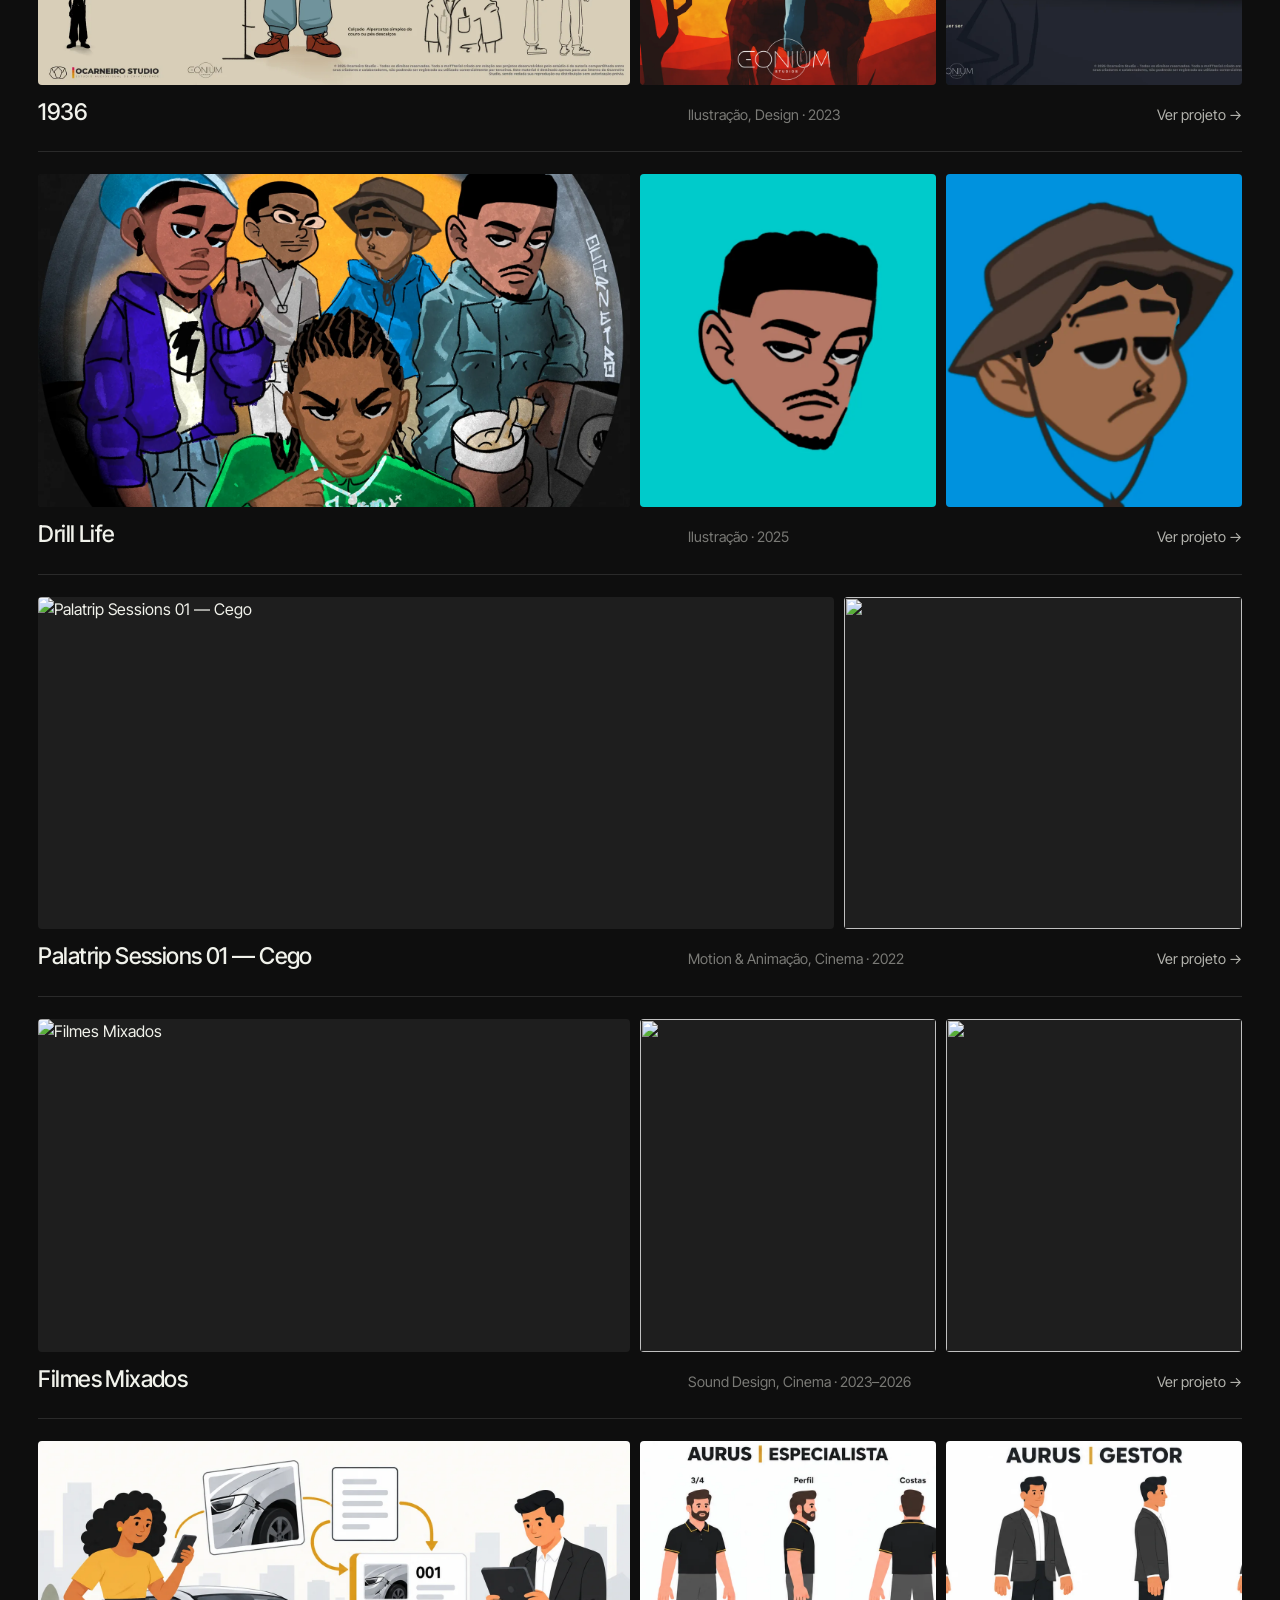
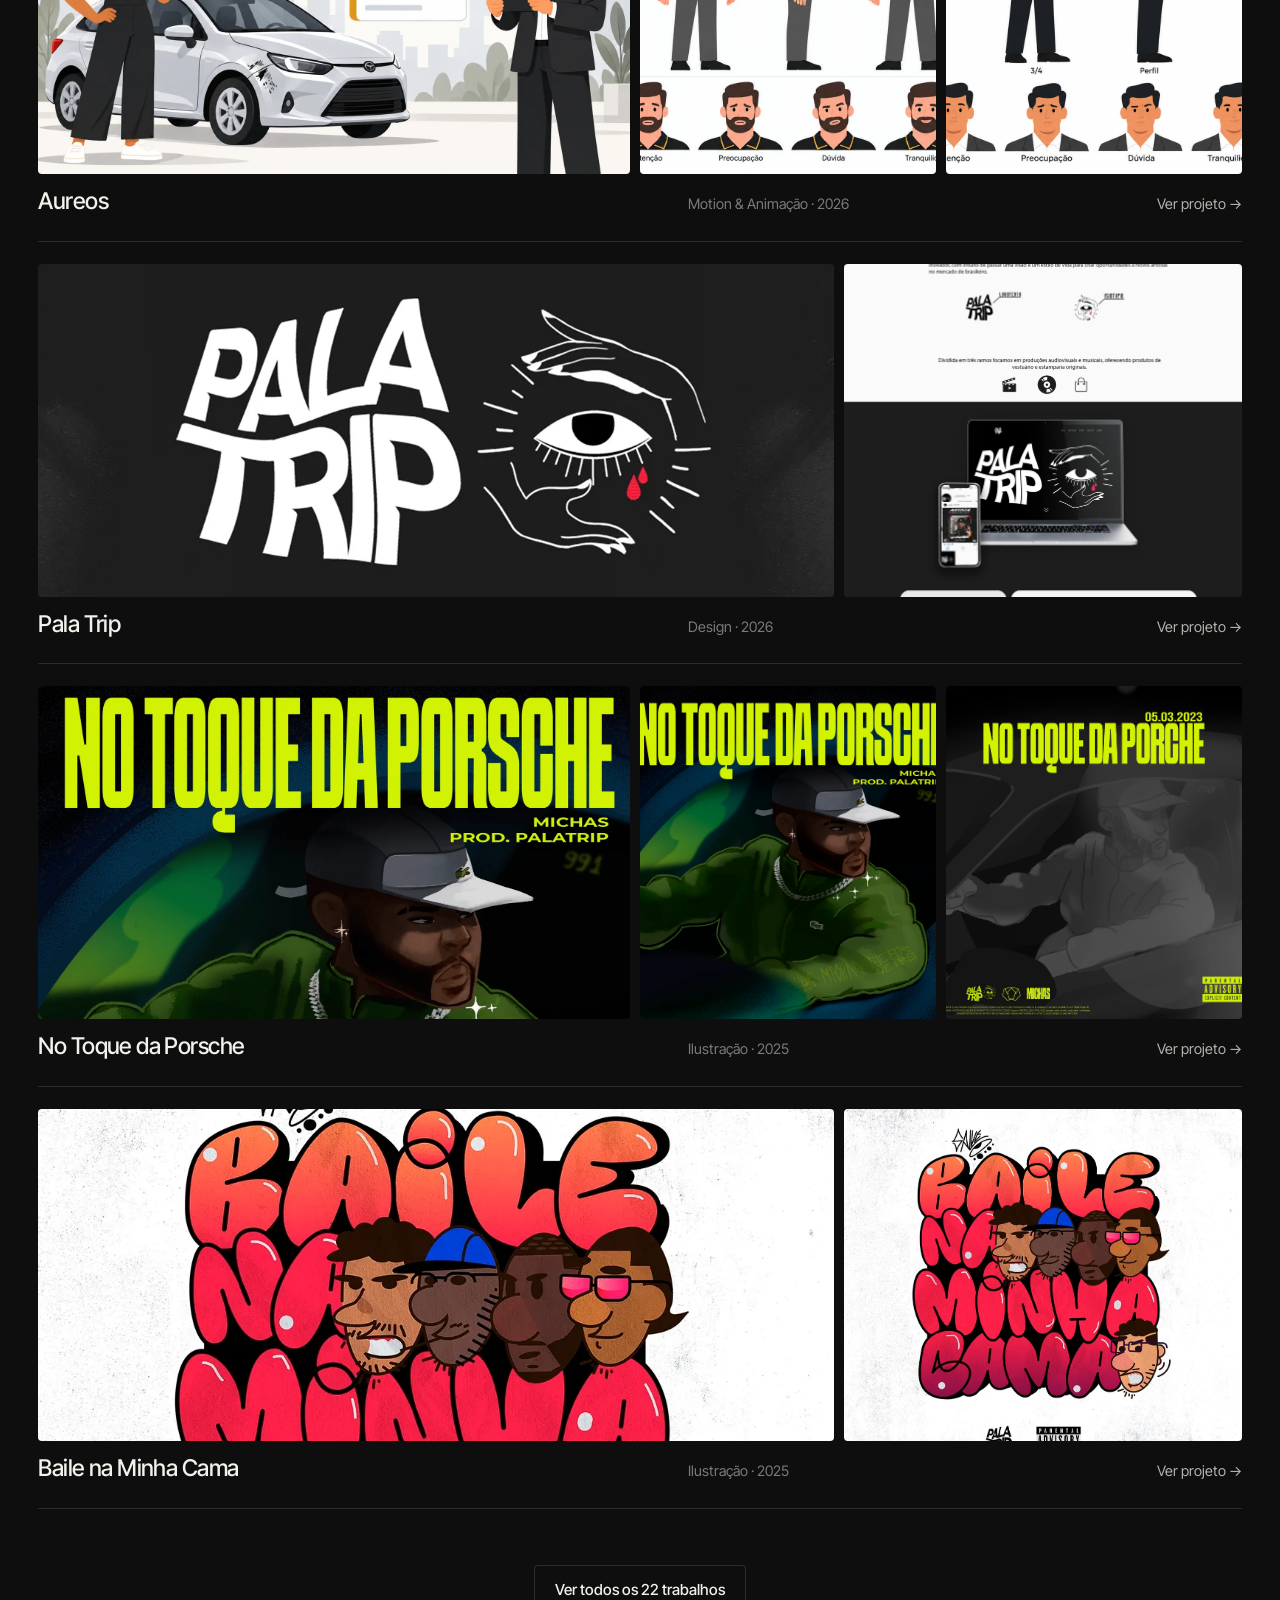
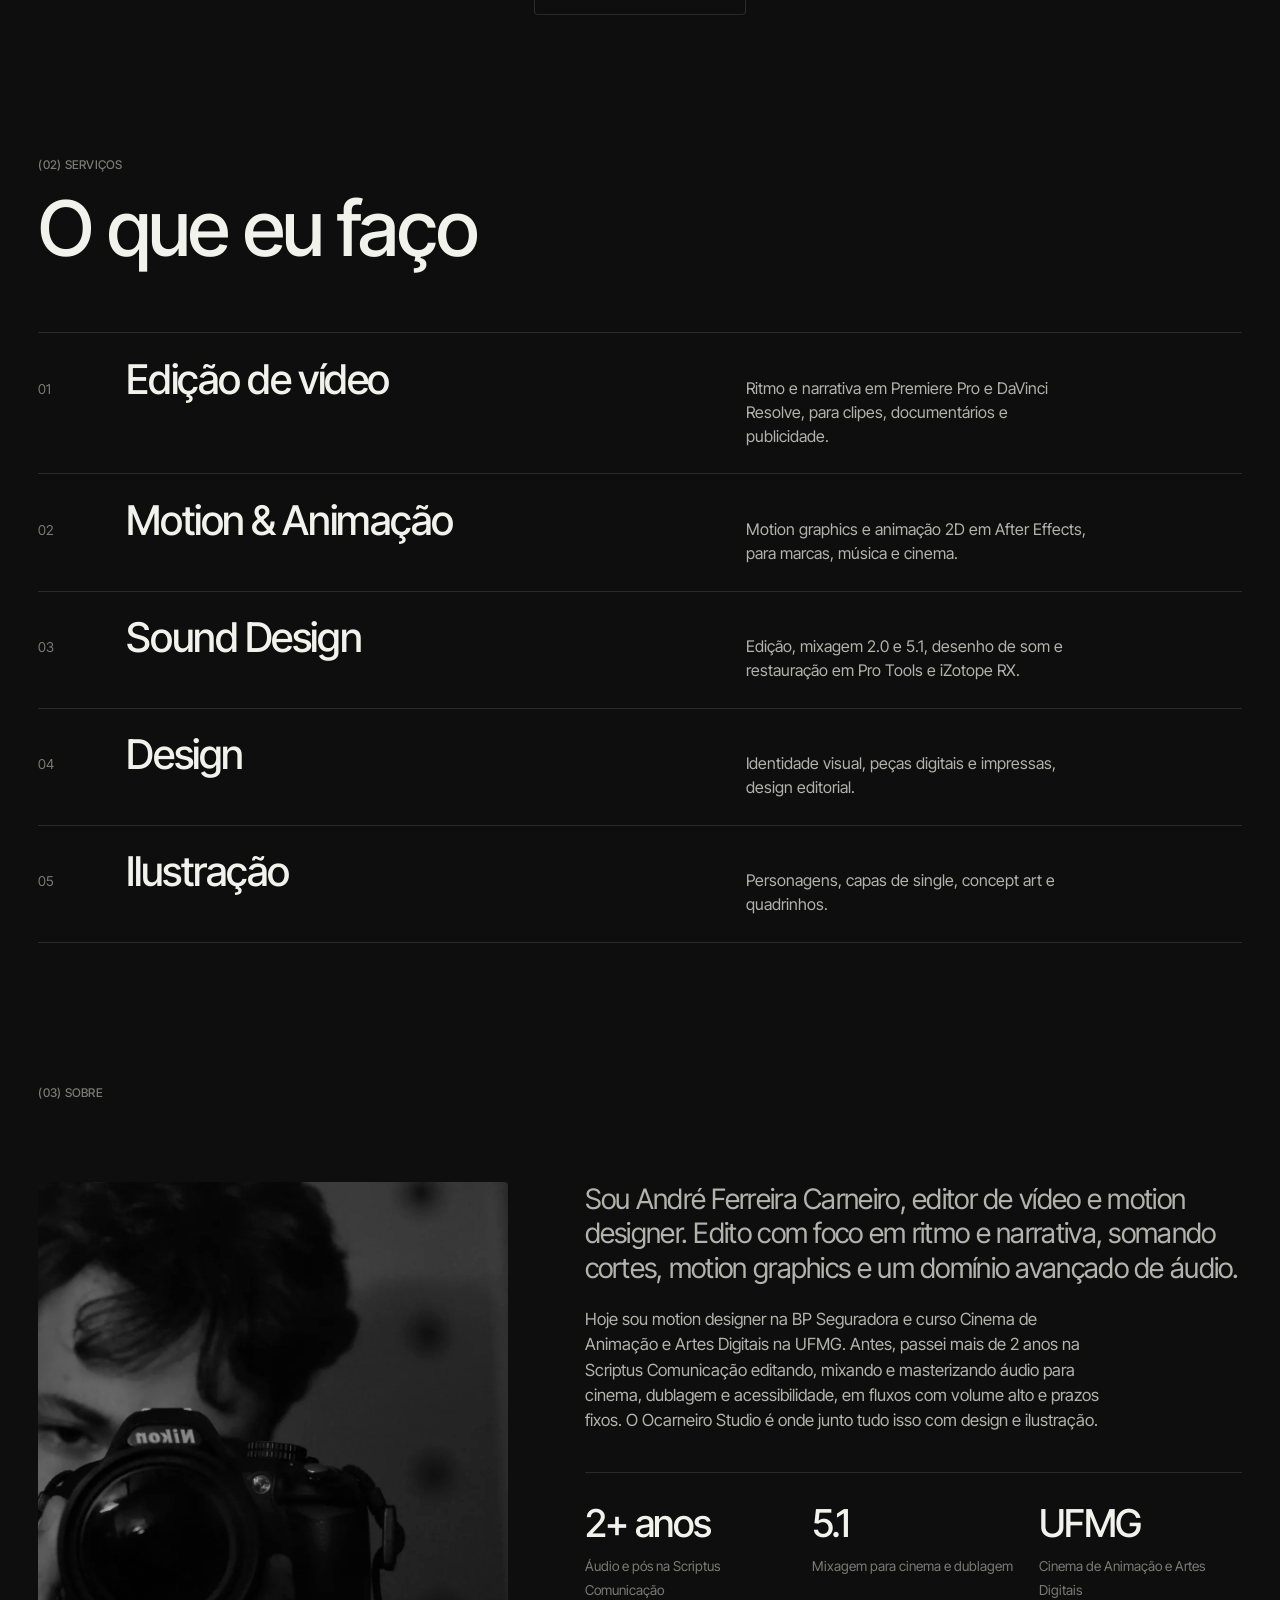
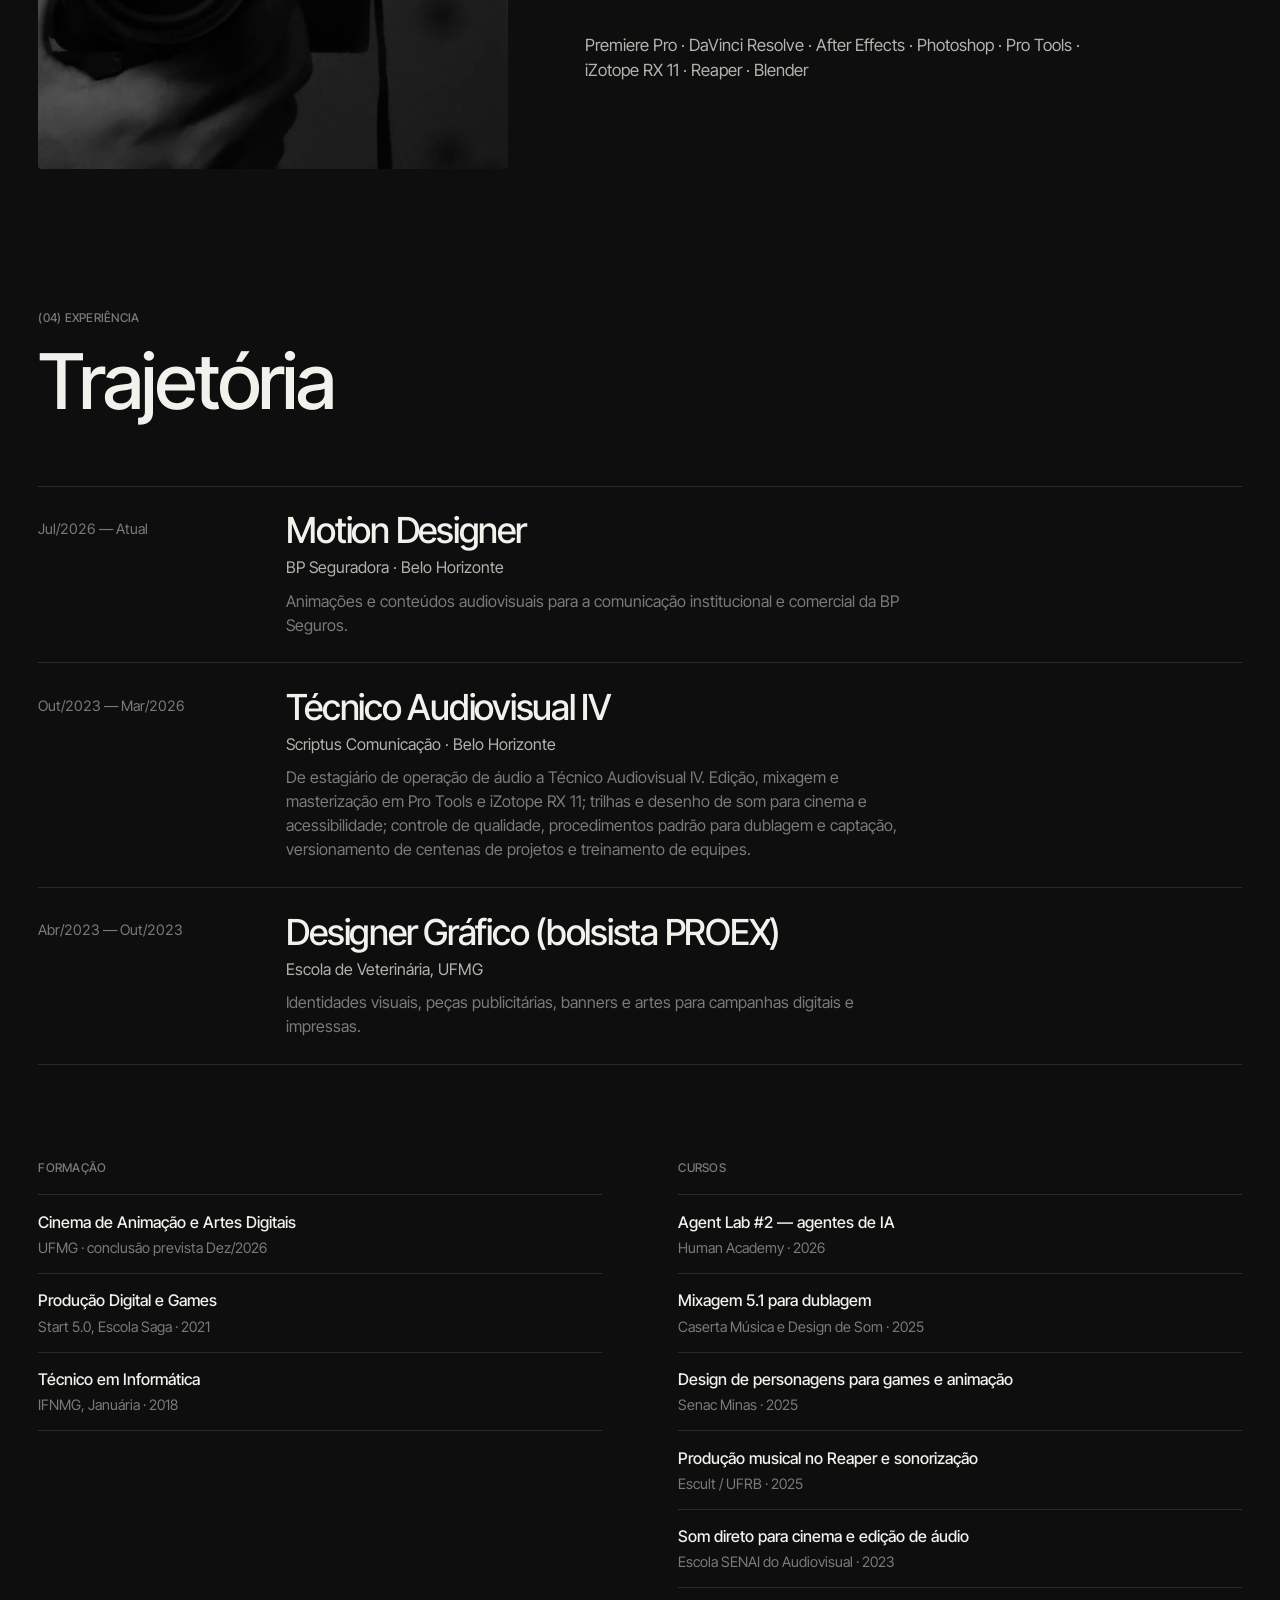
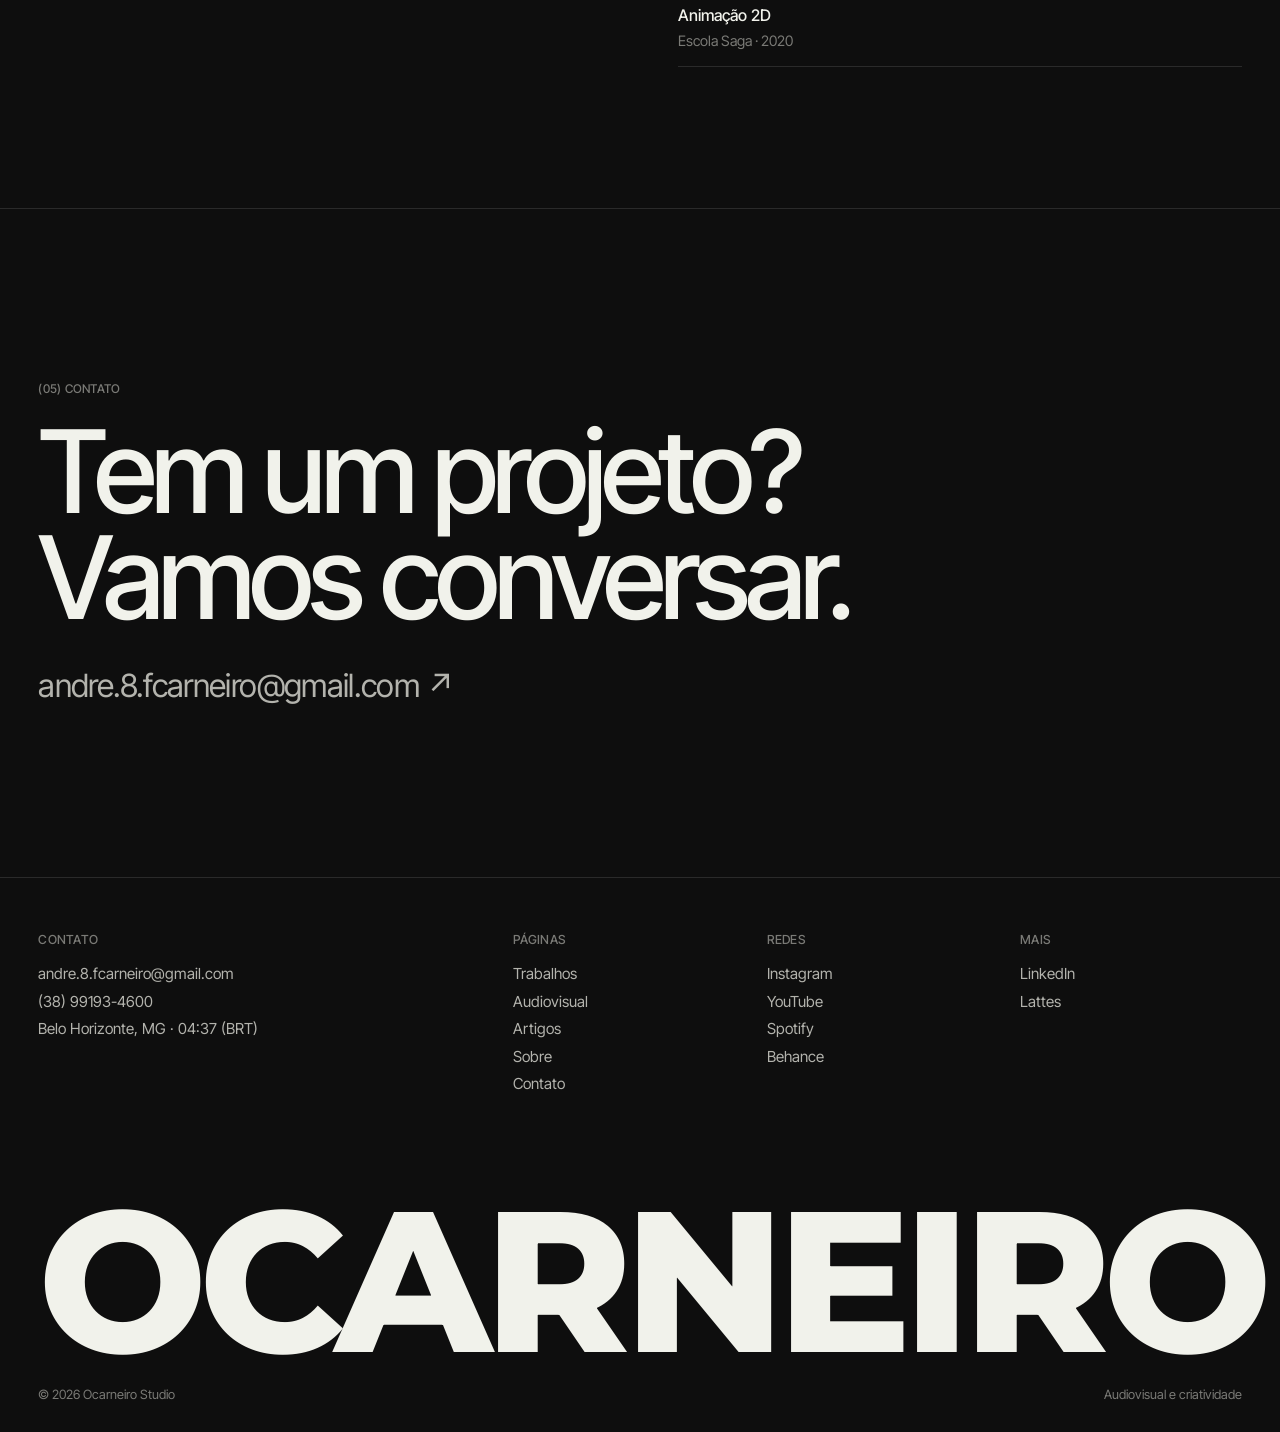
==== commit b5dab519: "Novo visual, artigo interativo e informações do currículo - Visual editorial: tipografia Inter Tight" ====
--- a/index.html
+++ b/index.html
@@ -12,101 +12,126 @@
   <link rel="icon" href="assets/img/favicon.svg" type="image/svg+xml">
   <link rel="preconnect" href="https://fonts.googleapis.com">
   <link rel="preconnect" href="https://fonts.gstatic.com" crossorigin>
-  <link href="https://fonts.googleapis.com/css2?family=Montserrat:wght@400;500;600;700;800&display=swap" rel="stylesheet">
+  <link href="https://fonts.googleapis.com/css2?family=Inter+Tight:wght@400;500;600&family=Montserrat:wght@800&display=swap" rel="stylesheet">
   <link rel="stylesheet" href="assets/css/style.css">
 </head>
 <body data-pagina="inicio">
   <div id="topo"></div>
   <main>
-
     <section class="hero">
       <div class="foto" aria-hidden="true"></div>
+      <div class="luz" aria-hidden="true"></div>
       <div class="container">
-        <div class="hero-conteudo">
-          <span class="eyebrow">Estúdio audiovisual de criatividade</span>
-          <h1>
-            <span class="linha"><span>Ideias que</span></span>
-            <span class="linha"><span>a gente <span class="destaque">vê</span> e</span></span>
-            <span class="linha"><span><span class="destaque">escuta.</span></span></span>
-          </h1>
-          <p class="lead">Design, motion design, ilustração e sound design. Do primeiro rabisco à mixagem final, para marcas, artistas e filmes.</p>
-          <div class="acoes">
-            <a class="btn" href="#trabalhos">Ver trabalhos <span aria-hidden="true">↓</span></a>
-            <a class="btn secundario" href="contato.html">Vamos conversar</a>
-          </div>
+        <h1>Estúdio de audiovisual e criatividade. <span>Design, motion, ilustração e som — da ideia à mixagem final.</span></h1>
+        <div class="hero-pe">
+          <div><b>André Ferreira Carneiro</b>Editor de vídeo e motion designer</div>
+          <div class="some-mobile"><b>Áreas</b>Design · Motion · Ilustração · Som</div>
+          <div><b>Belo Horizonte, BR</b><span class="relogio">--:--</span></div>
+          <div class="direita"><b><span class="ponto-vivo"></span>Disponível</b><a class="link-seta" href="contato.html">Iniciar um projeto</a></div>
         </div>
       </div>
-      <span class="rolar">Role</span>
     </section>
 
     <div class="areas-faixa" aria-hidden="true">
       <div class="trilho">
-        <span>Design</span><span>Motion Design</span><span>Ilustração</span><span>Sound Design</span><span>Cinema</span><span>Animação</span><span>Mixagem</span><span>Fotografia</span>
-        <span>Design</span><span>Motion Design</span><span>Ilustração</span><span>Sound Design</span><span>Cinema</span><span>Animação</span><span>Mixagem</span><span>Fotografia</span>
+        <span>Ocarneiro Studio</span><span>Design</span><span>Motion Design</span><span>Ilustração</span><span>Sound Design</span><span>Cinema</span>
+        <span>Ocarneiro Studio</span><span>Design</span><span>Motion Design</span><span>Ilustração</span><span>Sound Design</span><span>Cinema</span>
       </div>
     </div>
 
     <section class="secao" id="trabalhos">
       <div class="container">
         <div class="secao-topo">
-          <div class="revelar">
-            <span class="eyebrow">Portfólio</span>
-            <h2 class="titulo-secao">Trabalhos <em>selecionados</em></h2>
+          <div>
+            <span class="rotulo">(01) Trabalhos</span>
+            <h2 class="titulo-secao">Trabalhos selecionados</h2>
           </div>
-          <div class="filtros revelar" id="filtros" role="group" aria-label="Filtrar por área"></div>
+          <div class="filtros" id="filtros" role="group" aria-label="Filtrar por área"></div>
         </div>
-        <div class="grade" id="grade-trabalhos"><p class="carregando">Carregando trabalhos…</p></div>
+        <div class="projetos" id="grade-trabalhos"><p class="carregando">Carregando trabalhos…</p></div>
       </div>
     </section>
 
     <section class="secao" id="servicos" style="padding-top:0">
       <div class="container">
-        <div class="secao-topo revelar">
+        <div class="secao-topo">
           <div>
-            <span class="eyebrow">O que eu faço</span>
-            <h2 class="titulo-secao">Uma ideia, <em>vários formatos</em></h2>
+            <span class="rotulo">(02) Serviços</span>
+            <h2 class="titulo-secao">O que eu faço</h2>
           </div>
         </div>
         <div class="servicos">
-          <article class="servico revelar"><span class="num">01</span><h3>Design</h3><p>Identidade visual que conta a história da marca, do logotipo aos cartões de visita e às redes sociais.</p></article>
-          <article class="servico revelar"><span class="num">02</span><h3>Motion &amp; Animação</h3><p>Ideias em movimento: animação, teasers, letreiros e peças para cinema e redes.</p></article>
-          <article class="servico revelar"><span class="num">03</span><h3>Ilustração</h3><p>Personagens, capas, embalagens e livros, com um universo visual próprio para cada projeto.</p></article>
-          <article class="servico revelar"><span class="num">04</span><h3>Sound Design &amp; Mixagem</h3><p>Trilha, desenho de som, foley e mixagem para música e filmes.</p></article>
-          <article class="servico revelar"><span class="num">05</span><h3>Cinema &amp; Fotografia</h3><p>Da pré-produção à pós, com um olhar atento para contar histórias em imagem.</p></article>
+          <div class="servico"><span class="num">01</span><h3>Edição de vídeo</h3><p>Ritmo e narrativa em Premiere Pro e DaVinci Resolve, para clipes, documentários e publicidade.</p></div>
+          <div class="servico"><span class="num">02</span><h3>Motion &amp; Animação</h3><p>Motion graphics e animação 2D em After Effects, para marcas, música e cinema.</p></div>
+          <div class="servico"><span class="num">03</span><h3>Sound Design</h3><p>Edição, mixagem 2.0 e 5.1, desenho de som e restauração em Pro Tools e iZotope RX.</p></div>
+          <div class="servico"><span class="num">04</span><h3>Design</h3><p>Identidade visual, peças digitais e impressas, design editorial.</p></div>
+          <div class="servico"><span class="num">05</span><h3>Ilustração</h3><p>Personagens, capas de single, concept art e quadrinhos.</p></div>
         </div>
       </div>
     </section>
 
-    <section class="secao" id="sobre" style="background:var(--fundo-2)">
-      <div class="container sobre">
-        <div class="retrato revelar"><img src="assets/img/hero.webp" alt="André Ferreira Carneiro com uma câmera" loading="lazy"></div>
-        <div class="revelar">
-          <span class="eyebrow">Sobre</span>
-          <h2 class="titulo-secao">Oi, eu sou o <em>Carneiro</em>.</h2>
-          <p>Sou André Ferreira Carneiro, graduando em Cinema de Animação e Artes Digitais pela UFMG e formado em Produção Digital e Games. O Ocarneiro Studio é onde junto tudo isso: design, ilustração, animação e som.</p>
-          <p>Há mais de 3 anos trabalho como técnico audiovisual na Scriptus Comunicação, com operação de áudio e vídeo, mixagem (inclusive 5.1), controle de qualidade e fluxos de produção. Também faço som direto, sonorização, design de personagens e animação 2D.</p>
-          <div class="numeros">
-            <div><b>3+ anos</b><span>técnico audiovisual · Scriptus</span></div>
-            <div><b>UFMG</b><span>Cinema de Animação e Artes Digitais</span></div>
-            <div><b>5.1</b><span>mixagem para cinema</span></div>
+    <section class="secao" id="sobre" style="padding-top:0">
+      <div class="container">
+        <div class="secao-topo"><div><span class="rotulo">(03) Sobre</span></div></div>
+        <div class="sobre">
+          <div class="retrato revelar"><img src="assets/img/hero.webp" alt="André Ferreira Carneiro com uma câmera" loading="lazy"></div>
+          <div class="revelar">
+            <p class="texto-sobre">Sou André Ferreira Carneiro, editor de vídeo e motion designer. Edito com foco em ritmo e narrativa, somando cortes, motion graphics e um domínio avançado de áudio.</p>
+            <p>Hoje sou motion designer na BP Seguradora e curso Cinema de Animação e Artes Digitais na UFMG. Antes, passei mais de 2 anos na Scriptus Comunicação editando, mixando e masterizando áudio para cinema, dublagem e acessibilidade, em fluxos com volume alto e prazos fixos. O Ocarneiro Studio é onde junto tudo isso com design e ilustração.</p>
+            <div class="numeros">
+              <div><b>2+ anos</b><span>Áudio e pós na Scriptus Comunicação</span></div>
+              <div><b>5.1</b><span>Mixagem para cinema e dublagem</span></div>
+              <div><b>UFMG</b><span>Cinema de Animação e Artes Digitais</span></div>
+            </div>
+            <p class="ferramentas">Premiere Pro · DaVinci Resolve · After Effects · Photoshop · Pro Tools · iZotope RX 11 · Reaper · Blender</p>
           </div>
-          <p style="font-size:.85rem;color:var(--texto-3);margin-top:2rem">Ferramentas: Adobe Creative Cloud · Pro Tools · iZotope RX 11 · Webflow</p>
+        </div>
+      </div>
+    </section>
+
+    <section class="secao" id="experiencia" style="padding-top:0">
+      <div class="container">
+        <div class="secao-topo"><div><span class="rotulo">(04) Experiência</span><h2 class="titulo-secao">Trajetória</h2></div></div>
+        <div class="linha-tempo">
+          <div class="item-tempo"><span class="quando">Jul/2026 — Atual</span><div><h3>Motion Designer</h3><p class="onde">BP Seguradora · Belo Horizonte</p><p>Animações e conteúdos audiovisuais para a comunicação institucional e comercial da BP Seguros.</p></div></div>
+          <div class="item-tempo"><span class="quando">Out/2023 — Mar/2026</span><div><h3>Técnico Audiovisual IV</h3><p class="onde">Scriptus Comunicação · Belo Horizonte</p><p>De estagiário de operação de áudio a Técnico Audiovisual IV. Edição, mixagem e masterização em Pro Tools e iZotope RX 11; trilhas e desenho de som para cinema e acessibilidade; controle de qualidade, procedimentos padrão para dublagem e captação, versionamento de centenas de projetos e treinamento de equipes.</p></div></div>
+          <div class="item-tempo"><span class="quando">Abr/2023 — Out/2023</span><div><h3>Designer Gráfico (bolsista PROEX)</h3><p class="onde">Escola de Veterinária, UFMG</p><p>Identidades visuais, peças publicitárias, banners e artes para campanhas digitais e impressas.</p></div></div>
+        </div>
+
+        <div class="formacao">
+          <div>
+            <span class="rotulo">Formação</span>
+            <ul class="lista-simples">
+              <li><b>Cinema de Animação e Artes Digitais</b><span>UFMG · conclusão prevista Dez/2026</span></li>
+              <li><b>Produção Digital e Games</b><span>Start 5.0, Escola Saga · 2021</span></li>
+              <li><b>Técnico em Informática</b><span>IFNMG, Januária · 2018</span></li>
+            </ul>
+          </div>
+          <div>
+            <span class="rotulo">Cursos</span>
+            <ul class="lista-simples">
+              <li><b>Agent Lab #2 — agentes de IA</b><span>Human Academy · 2026</span></li>
+              <li><b>Mixagem 5.1 para dublagem</b><span>Caserta Música e Design de Som · 2025</span></li>
+              <li><b>Design de personagens para games e animação</b><span>Senac Minas · 2025</span></li>
+              <li><b>Produção musical no Reaper e sonorização</b><span>Escult / UFRB · 2025</span></li>
+              <li><b>Som direto para cinema e edição de áudio</b><span>Escola SENAI do Audiovisual · 2023</span></li>
+              <li><b>Animação 2D</b><span>Escola Saga · 2020</span></li>
+            </ul>
+          </div>
         </div>
       </div>
     </section>
 
     <section class="chamada">
-      <div class="container revelar">
-        <span class="eyebrow">Tem um projeto?</span>
-        <h2 style="margin-top:1rem">Vamos criar algo<br>que <span style="color:var(--laranja)">fique na memória</span>.</h2>
-        <div class="acoes">
-          <a class="btn" href="contato.html">Entrar em contato</a>
-          <a class="btn secundario" href="audiovisual.html">Ver audiovisual</a>
-        </div>
+      <div class="container">
+        <span class="rotulo">(05) Contato</span>
+        <h2 style="margin-top:1.2rem">Tem um projeto?<br>Vamos conversar.</h2>
+        <a class="email-grande" id="cta-email" href="contato.html">Entrar em contato ↗</a>
       </div>
     </section>
   </main>
   <div id="rodape"></div>
   <script src="assets/js/main.js" defer></script>
+  <script src="assets/js/interacoes.js" defer></script>
 </body>
 </html>
--- a/assets/css/style.css
+++ b/assets/css/style.css
@@ -1,19 +1,20 @@
 /* ==========================================================
    OCARNEIRO STUDIO — estilos do site
-   Cores da identidade ficam aqui em cima (:root).
+   Linguagem: editorial, cores chapadas, tipografia grotesca leve.
+   As cores da identidade ficam aqui em cima (:root).
    ========================================================== */
 :root {
-  --preto: #000000;
-  --fundo: #0b0b0e;
-  --fundo-2: #121117;
-  --fundo-3: #1b1a21;
-  --linha: #2a2930;
+  --preto: #000;
+  --fundo: #0e0e0e;
+  --fundo-2: #151515;
+  --fundo-3: #1e1e1e;
+  --linha: #2a2a2a;
   --texto: #f1f2eb;
-  --texto-2: #b9b8c0;
-  --texto-3: #85848d;
+  --texto-2: #b3b3ad;
+  --texto-3: #7a7a76;
   --laranja: #ff9d2e;
 
-  /* faixa colorida da logo */
+  /* faixa colorida da logo (usada só na marca e nas ilustrações) */
   --faixa-1: #d61350;
   --faixa-2: #d66213;
   --faixa-3: #d68b13;
@@ -21,348 +22,366 @@
   --faixa: linear-gradient(180deg, var(--faixa-1) 0 25%, var(--faixa-2) 25% 50%, var(--faixa-3) 50% 75%, var(--faixa-4) 75%);
   --faixa-h: linear-gradient(90deg, var(--faixa-1) 0 25%, var(--faixa-2) 25% 50%, var(--faixa-3) 50% 75%, var(--faixa-4) 75%);
 
-  --fonte: "Montserrat", system-ui, -apple-system, "Segoe UI", sans-serif;
-  --max: 1240px;
-  --gutter: clamp(16px, 4vw, 40px);
-  --raio: 14px;
+  --fonte: "Inter Tight", "Helvetica Neue", Arial, sans-serif;
+  --fonte-marca: "Montserrat", "Inter Tight", sans-serif;
+  --max: 1440px;
+  --gutter: clamp(16px, 3vw, 40px);
+  --raio: 4px;
   --ease: cubic-bezier(.2, .7, .2, 1);
 }
 
 *, *::before, *::after { box-sizing: border-box; }
-html { scroll-behavior: smooth; -webkit-text-size-adjust: 100%; }
+html { -webkit-text-size-adjust: 100%; }
 body {
   margin: 0; background: var(--fundo); color: var(--texto);
-  font-family: var(--fonte); font-size: 16px; line-height: 1.6;
+  font-family: var(--fonte); font-size: 16px; line-height: 1.5; font-weight: 400;
   -webkit-font-smoothing: antialiased; overflow-x: hidden;
 }
 img, video { max-width: 100%; display: block; }
 a { color: inherit; text-decoration: none; }
-button { font: inherit; color: inherit; background: none; border: 0; cursor: pointer; }
+button { font: inherit; color: inherit; background: none; border: 0; cursor: pointer; padding: 0; }
 ::selection { background: var(--laranja); color: var(--preto); }
-:focus-visible { outline: 2px solid var(--laranja); outline-offset: 3px; border-radius: 4px; }
+:focus-visible { outline: 2px solid var(--laranja); outline-offset: 3px; }
 
 .container { width: 100%; max-width: var(--max); margin: 0 auto; padding: 0 var(--gutter); }
 .sr-only { position: absolute; width: 1px; height: 1px; overflow: hidden; clip: rect(0 0 0 0); white-space: nowrap; }
 
 /* ---------- Tipografia ---------- */
-.eyebrow {
-  display: inline-flex; align-items: center; gap: .6rem;
-  font-size: .72rem; font-weight: 600; letter-spacing: .28em; text-transform: uppercase; color: var(--texto-3);
-}
-.eyebrow::before { content: ""; width: 4px; height: 14px; background: var(--faixa); border-radius: 1px; }
-h1, h2, h3 { line-height: 1.08; letter-spacing: -.02em; margin: 0; font-weight: 800; }
-.titulo-secao { font-size: clamp(2rem, 5vw, 3.4rem); margin-top: .8rem; }
-.titulo-secao em { font-style: normal; color: var(--laranja); }
-.lead { font-size: clamp(1rem, 1.6vw, 1.15rem); color: var(--texto-2); max-width: 60ch; }
-
-/* ---------- Botões ---------- */
-.btn {
-  display: inline-flex; align-items: center; gap: .6rem;
-  padding: .9rem 1.4rem; border-radius: 999px; font-weight: 700; font-size: .9rem; letter-spacing: .02em;
-  background: var(--laranja); color: var(--preto);
-  transition: transform .3s var(--ease), background .3s;
-}
-.btn:hover { transform: translateY(-2px); background: #ffb257; }
-.btn.secundario { background: transparent; color: var(--texto); border: 1px solid var(--linha); }
-.btn.secundario:hover { border-color: var(--texto-3); background: var(--fundo-3); }
-.btn svg { width: 18px; height: 18px; }
-
-/* ---------- Cabeçalho ---------- */
-.topo {
-  position: fixed; inset: 0 0 auto 0; z-index: 50;
-  transition: background .4s, backdrop-filter .4s, border-color .4s;
-  border-bottom: 1px solid transparent;
-}
-.topo.rolou { background: rgba(11, 11, 14, .82); backdrop-filter: blur(14px); -webkit-backdrop-filter: blur(14px); border-color: var(--linha); }
-.topo .container { display: flex; align-items: center; justify-content: space-between; height: 76px; }
-
-.marca { display: flex; align-items: center; gap: .75rem; }
-.marca img { width: 44px; height: auto; }
-.marca .nome { display: flex; flex-direction: column; line-height: 1; padding-left: .6rem; position: relative; }
-.marca .nome::before { content: ""; position: absolute; left: 0; top: 1px; bottom: 1px; width: 4px; background: var(--faixa); }
-.marca .nome b { font-size: 1.05rem; font-weight: 800; letter-spacing: .01em; }
-.marca .nome small { font-size: .45rem; letter-spacing: .32em; margin-top: .3rem; color: var(--texto-2); font-weight: 600; }
+h1, h2, h3, h4, h5 { margin: 0; font-weight: 500; letter-spacing: -.03em; line-height: 1.02; }
+.rotulo, .eyebrow { display: inline-block; font-size: .75rem; font-weight: 500; letter-spacing: .02em; text-transform: uppercase; color: var(--texto-3); }
+.titulo-secao { font-size: clamp(2.4rem, 6vw, 5.4rem); }
+.titulo-secao em { font-style: normal; color: var(--texto-3); }
+.lead { font-size: clamp(1.05rem, 1.5vw, 1.3rem); line-height: 1.45; color: var(--texto-2); max-width: 46ch; letter-spacing: -.01em; }
+
+/* ---------- Links e botões ---------- */
+.btn, .link-seta {
+  display: inline-flex; align-items: center; gap: .5rem; font-size: .95rem; font-weight: 500;
+  padding: .85rem 1.3rem; border-radius: var(--raio); background: var(--texto); color: var(--preto);
+  transition: background .25s, color .25s;
+}
+.btn:hover { background: var(--laranja); }
+.btn.secundario { background: transparent; color: var(--texto); box-shadow: inset 0 0 0 1px var(--linha); }
+.btn.secundario:hover { box-shadow: inset 0 0 0 1px var(--texto-2); background: transparent; color: var(--texto); }
+.link-seta { padding: 0; background: none; color: var(--texto); border-radius: 0; position: relative; }
+.link-seta::after { content: ""; position: absolute; left: 0; right: 0; bottom: -3px; height: 1px; background: currentColor; transform-origin: right; transform: scaleX(0); transition: transform .4s var(--ease); }
+.link-seta:hover::after { transform-origin: left; transform: scaleX(1); }
+
+/* ---------- Cabeçalho (vidro fosco) ---------- */
+.topo { position: fixed; inset: 0 0 auto 0; z-index: 50; transition: background .4s, border-color .4s; border-bottom: 1px solid transparent; }
+.topo.rolou { background: rgba(14, 14, 14, .62); backdrop-filter: blur(18px) saturate(140%); -webkit-backdrop-filter: blur(18px) saturate(140%); border-color: rgba(255, 255, 255, .06); }
+.topo .container { display: flex; align-items: center; justify-content: space-between; height: 68px; }
+.marca { display: flex; align-items: center; gap: .7rem; }
+.marca img { width: 38px; height: auto; }
+.marca .nome { display: flex; flex-direction: column; line-height: 1; padding-left: .55rem; position: relative; font-family: var(--fonte-marca); }
+.marca .nome::before { content: ""; position: absolute; left: 0; top: 1px; bottom: 1px; width: 3px; background: var(--faixa); }
+.marca .nome b { font-size: .98rem; font-weight: 800; letter-spacing: .01em; }
+.marca .nome small { font-size: .42rem; letter-spacing: .3em; margin-top: .3rem; color: var(--texto-2); font-weight: 600; }
 
 .menu { display: flex; gap: 2rem; align-items: center; }
-.menu a { font-size: .82rem; font-weight: 600; letter-spacing: .06em; text-transform: uppercase; color: var(--texto-2); position: relative; padding: .4rem 0; transition: color .25s; }
-.menu a::after { content: ""; position: absolute; left: 0; right: 100%; bottom: 0; height: 2px; background: var(--laranja); transition: right .35s var(--ease); }
+.menu a { font-size: .9rem; color: var(--texto-2); transition: color .2s; position: relative; }
 .menu a:hover, .menu a.ativo { color: var(--texto); }
-.menu a:hover::after, .menu a.ativo::after { right: 0; }
-.menu .btn { padding: .65rem 1.1rem; color: var(--preto); text-transform: none; letter-spacing: 0; }
-.menu .btn::after { display: none; }
-
-.botao-menu { display: none; width: 44px; height: 44px; position: relative; }
-.botao-menu span { position: absolute; left: 10px; right: 10px; height: 2px; background: var(--texto); transition: transform .35s var(--ease), opacity .2s; }
-.botao-menu span:nth-child(1) { top: 16px; }
-.botao-menu span:nth-child(2) { top: 26px; }
-.menu-aberto .botao-menu span:nth-child(1) { transform: translateY(5px) rotate(45deg); }
-.menu-aberto .botao-menu span:nth-child(2) { transform: translateY(-5px) rotate(-45deg); }
-
+.menu a.ativo::before { content: ""; position: absolute; left: -.8rem; top: 50%; width: 5px; height: 5px; margin-top: -2.5px; border-radius: 50%; background: var(--laranja); }
+.menu .contato-topo { color: var(--texto); }
+.menu .contato-topo::after { content: " ↗"; color: var(--laranja); }
+
+.botao-menu { display: none; font-size: .9rem; font-weight: 500; height: 44px; }
+.botao-menu::after { content: "Menu"; }
+.menu-aberto .botao-menu::after { content: "Fechar"; }
 @media (max-width: 860px) {
   .botao-menu { display: block; z-index: 2; }
-  .menu {
-    position: fixed; inset: 0; flex-direction: column; justify-content: center; gap: 1.6rem;
-    background: var(--fundo); opacity: 0; pointer-events: none; transition: opacity .35s;
-  }
-  .menu a { font-size: 1.5rem; text-transform: none; letter-spacing: -.01em; font-weight: 700; }
-  .menu { height: 100vh; height: 100dvh; }
+  .menu { position: fixed; inset: 0; height: 100vh; height: 100dvh; flex-direction: column; align-items: flex-start; justify-content: flex-end; gap: .6rem;
+    padding: 0 var(--gutter) 48px; background: var(--fundo); opacity: 0; pointer-events: none; transition: opacity .3s; }
+  .menu a { font-size: 2.6rem; letter-spacing: -.03em; color: var(--texto); }
+  .menu a.ativo::before { display: none; }
   .menu-aberto .menu { opacity: 1; pointer-events: auto; }
-  /* o desfoque do cabeçalho prenderia o menu dentro dele */
+  .menu-aberto { overflow: hidden; }
   .menu-aberto .topo { backdrop-filter: none; -webkit-backdrop-filter: none; background: var(--fundo); }
-  .menu-aberto { overflow: hidden; }
-}
-
-/* ---------- Hero ---------- */
-.hero {
-  position: relative; min-height: 100svh; display: flex; align-items: flex-end;
-  padding: 140px 0 clamp(48px, 8vw, 96px); overflow: hidden; isolation: isolate;
-}
-.hero .foto {
-  position: absolute; inset: 0; z-index: -2;
-  background: url("../img/hero.webp") left center / cover no-repeat;
-  opacity: .55; transform: scale(1.06); animation: zoomLento 18s var(--ease) forwards;
-}
-.hero::after {
-  content: ""; position: absolute; inset: 0; z-index: -1;
-  background: linear-gradient(90deg, rgba(11,11,14,.2) 0%, rgba(11,11,14,.6) 45%, var(--fundo) 85%), linear-gradient(0deg, var(--fundo) 0%, transparent 40%);
-}
-@keyframes zoomLento { to { transform: scale(1); } }
-.hero .container { display: grid; grid-template-columns: 1fr minmax(0, 620px); gap: 2rem; }
-.hero-conteudo { grid-column: 2; }
-.hero h1 { font-size: clamp(2.6rem, 7.5vw, 5.6rem); letter-spacing: -.035em; margin: 1.2rem 0 1.4rem; }
-.hero h1 .linha { display: block; overflow: hidden; }
-.hero h1 .linha span { display: inline-block; animation: subir 1s var(--ease) both; }
-.hero h1 .linha:nth-child(2) span { animation-delay: .12s; }
-.hero h1 .linha:nth-child(3) span { animation-delay: .24s; }
-.hero h1 .destaque { background: var(--faixa-h); -webkit-background-clip: text; background-clip: text; color: transparent; }
-@keyframes subir { from { transform: translateY(105%); } }
-.hero .lead { animation: aparecer 1s .4s var(--ease) both; }
-.hero .acoes { display: flex; flex-wrap: wrap; gap: .8rem; margin-top: 2rem; animation: aparecer 1s .55s var(--ease) both; }
-@keyframes aparecer { from { opacity: 0; transform: translateY(14px); } }
-.rolar {
-  position: absolute; left: var(--gutter); bottom: 32px; font-size: .7rem; letter-spacing: .3em; text-transform: uppercase; color: var(--texto-3);
-  display: flex; align-items: center; gap: .8rem;
-}
-.rolar::after { content: ""; width: 48px; height: 1px; background: var(--texto-3); animation: pulsar 2.4s infinite; transform-origin: left; }
-@keyframes pulsar { 50% { transform: scaleX(.3); } }
-@media (max-width: 860px) {
-  .hero .container { grid-template-columns: 1fr; }
-  .hero-conteudo { grid-column: 1; }
-  .hero::after { background: linear-gradient(0deg, var(--fundo) 15%, rgba(11,11,14,.55) 70%, rgba(11,11,14,.35)); }
-  .rolar { display: none; }
-}
-
-/* ---------- Faixa de áreas (marquee) ---------- */
-.areas-faixa { border-block: 1px solid var(--linha); overflow: hidden; padding: 1.3rem 0; background: var(--fundo-2); }
-.areas-faixa .trilho { display: flex; width: max-content; animation: deslizar 38s linear infinite; }
-.areas-faixa:hover .trilho { animation-play-state: paused; }
-.areas-faixa span { font-size: clamp(1.1rem, 2.4vw, 1.6rem); font-weight: 800; letter-spacing: -.01em; padding: 0 1.6rem; white-space: nowrap; display: flex; align-items: center; gap: 3.2rem; }
-.areas-faixa span::after { content: ""; width: 10px; height: 10px; background: var(--laranja); transform: rotate(45deg); }
-.areas-faixa span:nth-child(even) { color: transparent; -webkit-text-stroke: 1px var(--texto-3); }
+}
+
+/* ---------- Capa ---------- */
+.hero { position: relative; min-height: 100svh; display: flex; flex-direction: column; justify-content: flex-end; padding: 120px 0 28px; overflow: hidden; isolation: isolate; }
+.hero .foto { position: absolute; inset: 0; z-index: -3; background: url("../img/hero.webp") left center / cover no-repeat; opacity: .5; filter: grayscale(1); }
+.hero::after { content: ""; position: absolute; inset: 0; z-index: -2; background: linear-gradient(0deg, var(--fundo) 6%, rgba(14,14,14,.55) 45%, rgba(14,14,14,.25)); }
+.hero .luz { position: absolute; inset: 0; z-index: -1; pointer-events: none; opacity: 0; transition: opacity .8s;
+  background: radial-gradient(560px circle at var(--mx, 50%) var(--my, 50%), rgba(255, 157, 46, .09), transparent 62%); }
+.cursor-ativo .hero .luz { opacity: 1; }
+.hero h1 { font-size: clamp(2.5rem, 6.4vw, 6.4rem); font-weight: 500; letter-spacing: -.045em; line-height: .98; max-width: 21ch; }
+.hero h1 span { color: var(--texto-3); }
+.hero-pe { display: grid; grid-template-columns: repeat(4, minmax(0, 1fr)); gap: 1rem; margin-top: clamp(40px, 7vh, 80px); padding-top: 18px; border-top: 1px solid rgba(255, 255, 255, .14); font-size: .85rem; color: var(--texto-2); }
+.hero-pe b { display: block; font-weight: 500; color: var(--texto); }
+.hero-pe .direita { text-align: right; }
+.ponto-vivo { display: inline-block; width: 7px; height: 7px; border-radius: 50%; background: #3ddc84; margin-right: .45rem; vertical-align: 1px; animation: piscar 2s infinite; }
+@keyframes piscar { 50% { opacity: .3; } }
+@media (max-width: 760px) { .hero-pe { grid-template-columns: 1fr 1fr; row-gap: 1.2rem; } .hero-pe .some-mobile { display: none; } }
+
+/* ---------- Faixa laranja (marquee) ---------- */
+.areas-faixa { background: var(--laranja); color: var(--preto); overflow: hidden; padding: .9rem 0; }
+.areas-faixa .trilho { display: flex; width: max-content; animation: deslizar 40s linear infinite; }
+.areas-faixa span { font-size: clamp(1.1rem, 2vw, 1.5rem); font-weight: 500; letter-spacing: -.02em; white-space: nowrap; padding: 0 1.4rem; display: flex; align-items: center; gap: 2.8rem; }
+.areas-faixa span::after { content: "—"; }
 @keyframes deslizar { to { transform: translateX(-50%); } }
 
 /* ---------- Seções ---------- */
-.secao { padding: clamp(72px, 11vw, 140px) 0; }
-.secao-topo { display: flex; justify-content: space-between; align-items: flex-end; gap: 2rem; flex-wrap: wrap; margin-bottom: clamp(32px, 5vw, 56px); }
-.pagina-topo { padding: 160px 0 clamp(40px, 6vw, 72px); border-bottom: 1px solid var(--linha); }
-.pagina-topo h1 { font-size: clamp(2.6rem, 8vw, 6rem); letter-spacing: -.04em; margin-top: 1rem; }
-.pagina-topo .lead { margin-top: 1.2rem; }
-
-/* ---------- Filtros ---------- */
-.filtros { display: flex; flex-wrap: wrap; gap: .5rem; }
-.filtros button {
-  padding: .55rem 1rem; border: 1px solid var(--linha); border-radius: 999px; font-size: .8rem; font-weight: 600; color: var(--texto-2);
-  transition: all .25s;
-}
-.filtros button:hover { border-color: var(--texto-3); color: var(--texto); }
-.filtros button[aria-pressed="true"] { background: var(--texto); color: var(--preto); border-color: var(--texto); }
-
-/* ---------- Grade de trabalhos ---------- */
-.grade { display: grid; grid-template-columns: repeat(12, 1fr); gap: clamp(14px, 2vw, 24px); }
-.card { grid-column: span 4; position: relative; display: block; }
-.card.largo { grid-column: span 8; }
-.card.medio { grid-column: span 6; }
-.card .midia { position: relative; aspect-ratio: 4 / 5; border-radius: var(--raio); overflow: hidden; background: var(--fundo-3); }
-.card.largo .midia, .card.medio .midia { aspect-ratio: 16 / 10; }
-.card .midia img, .card .midia video { position: absolute; inset: 0; width: 100%; height: 100%; object-fit: cover; transition: transform .8s var(--ease), opacity .5s; }
-.card .midia video { opacity: 0; }
-.card:hover .midia img { transform: scale(1.05); }
-.card:hover .midia video.pronto { opacity: 1; }
-.card .midia::after { content: ""; position: absolute; inset: 0; background: linear-gradient(0deg, rgba(0,0,0,.55), transparent 45%); opacity: .8; transition: opacity .4s; }
-.card .selo {
-  position: absolute; top: 14px; left: 14px; z-index: 2; font-size: .65rem; font-weight: 700; letter-spacing: .14em; text-transform: uppercase;
-  padding: .35rem .7rem; border-radius: 999px; background: rgba(11,11,14,.7); backdrop-filter: blur(8px); -webkit-backdrop-filter: blur(8px);
-}
-.card .play-icone { position: absolute; top: 14px; right: 14px; z-index: 2; width: 30px; height: 30px; border-radius: 50%; background: var(--laranja); display: grid; place-items: center; }
-.card .play-icone::before { content: ""; border-left: 8px solid #000; border-block: 5px solid transparent; margin-left: 2px; }
-.card .info { display: flex; justify-content: space-between; align-items: baseline; gap: 1rem; padding: 1rem .2rem 0; }
-.card h3 { font-size: clamp(1.05rem, 1.6vw, 1.3rem); font-weight: 700; letter-spacing: -.01em; }
-.card .info p { margin: .2rem 0 0; font-size: .85rem; color: var(--texto-3); }
-.card .ano { font-size: .8rem; color: var(--texto-3); font-variant-numeric: tabular-nums; }
-.card .seta { display: inline-block; transition: transform .35s var(--ease); color: var(--laranja); }
-.card:hover .seta { transform: translateX(6px); }
-.card.escondido { display: none; }
-.grade.recolhida:not(.filtrado) .card.extra { display: none; }
+.secao { padding: clamp(80px, 11vw, 160px) 0; }
+.secao-topo { display: grid; grid-template-columns: minmax(0, 1fr) auto; align-items: end; gap: 1.5rem 2rem; margin-bottom: clamp(36px, 5vw, 64px); }
+.secao-topo .rotulo { display: block; margin-bottom: 1rem; }
+.pagina-topo { padding: 150px 0 clamp(40px, 6vw, 72px); border-bottom: 1px solid var(--linha); }
+.pagina-topo h1 { font-size: clamp(3rem, 10vw, 9rem); letter-spacing: -.05em; line-height: .92; margin-top: 1rem; }
+.pagina-topo .lead { margin-top: 1.4rem; }
+.secao-topo:has(.filtros) { grid-template-columns: 1fr; }
+@media (max-width: 760px) { .secao-topo { grid-template-columns: 1fr; } }
+
+/* ---------- Filtros (texto, sem pílulas) ---------- */
+.filtros { display: flex; flex-wrap: wrap; gap: .4rem 1.4rem; }
+.filtros button { font-size: .95rem; color: var(--texto-3); transition: color .2s; position: relative; }
+.filtros button:hover { color: var(--texto); }
+.filtros button[aria-pressed="true"] { color: var(--texto); }
+.filtros button[aria-pressed="true"]::after { content: ""; position: absolute; left: 0; right: 0; bottom: -4px; height: 1px; background: var(--texto); }
+.filtros sup { font-size: .6rem; margin-left: 2px; color: var(--texto-3); }
+
+/* ---------- Lista de trabalhos (linhas de imagens) ---------- */
+.projetos { border-top: 1px solid var(--linha); }
+.projeto { display: block; padding: 22px 0 26px; border-bottom: 1px solid var(--linha); }
+.projeto .tira { display: grid; grid-template-columns: 2fr 1fr 1fr; gap: 10px; height: clamp(200px, 26vw, 420px); }
+.projeto .tira.uma { grid-template-columns: 1fr; }
+.projeto .tira.duas { grid-template-columns: 2fr 1fr; }
+.projeto .quadro { position: relative; overflow: hidden; background: var(--fundo-3); border-radius: var(--raio); }
+.projeto .quadro img, .projeto .quadro video { position: absolute; inset: 0; width: 100%; height: 100%; object-fit: cover; transition: transform 1s var(--ease), opacity .5s; }
+.projeto:hover .quadro img { transform: scale(1.035); }
+.projeto .quadro video { opacity: 0; }
+.projeto:hover .quadro video.pronto { opacity: 1; }
+.projeto .info { display: grid; grid-template-columns: minmax(0, 1.4fr) minmax(0, 1fr) auto; gap: 1rem; align-items: baseline; margin-top: 16px; }
+.projeto h3 { font-size: clamp(1.2rem, 1.8vw, 1.6rem); letter-spacing: -.025em; }
+.projeto .meta { font-size: .9rem; color: var(--texto-3); }
+.projeto .ver { font-size: .9rem; color: var(--texto-2); transition: color .2s; white-space: nowrap; }
+.projeto:hover .ver { color: var(--laranja); }
+.projeto.escondido { display: none; }
+.projetos.recolhida:not(.filtrado) .projeto.extra { display: none; }
 .ver-todos { display: flex; justify-content: center; margin-top: clamp(32px, 5vw, 56px); }
-/* com filtro ativo, todos os cards ficam do mesmo tamanho */
-.grade.filtrado .card { grid-column: span 4; }
-.grade.filtrado .card .midia { aspect-ratio: 4 / 5; }
-@media (max-width: 960px) { .card, .card.largo, .card.medio { grid-column: span 6; } .card.largo .midia, .card.medio .midia { aspect-ratio: 4 / 5; } }
-@media (max-width: 600px) { .card, .card.largo, .card.medio { grid-column: span 12; } .card .midia, .card.largo .midia, .card.medio .midia { aspect-ratio: 4 / 3.6; } }
-
-/* ---------- Serviços ---------- */
-.servicos { display: grid; grid-template-columns: repeat(5, 1fr); border-top: 1px solid var(--linha); }
-.servico { padding: 2rem 1.6rem 2.2rem 0; border-bottom: 1px solid var(--linha); position: relative; }
-@media (max-width: 1000px) { .servicos { grid-template-columns: 1fr 1fr; } .servico:last-child { grid-column: span 2; } }
-@media (max-width: 560px) { .servicos { grid-template-columns: 1fr; } .servico:last-child { grid-column: auto; } }
-.servico .num { font-size: .75rem; font-weight: 700; color: var(--laranja); letter-spacing: .1em; }
-.servico h3 { font-size: 1.25rem; margin: .9rem 0 .7rem; }
-.servico p { margin: 0; font-size: .92rem; color: var(--texto-2); }
+@media (max-width: 760px) {
+  .projeto .tira, .projeto .tira.duas { display: flex; overflow-x: auto; scroll-snap-type: x mandatory; height: 64vw; margin: 0 calc(var(--gutter) * -1); padding: 0 var(--gutter); scrollbar-width: none; }
+  .projeto .tira::-webkit-scrollbar { display: none; }
+  .projeto .quadro { flex: 0 0 82%; scroll-snap-align: start; }
+  .projeto .tira.uma .quadro { flex-basis: 100%; }
+  .projeto .info { grid-template-columns: 1fr auto; }
+  .projeto .meta { grid-column: 1 / -1; grid-row: 2; }
+}
+
+/* ---------- Serviços (lista) ---------- */
+.servicos { border-top: 1px solid var(--linha); }
+.servico { display: grid; grid-template-columns: 4rem minmax(0, 1.2fr) minmax(0, 1fr); gap: 1.5rem; align-items: baseline; padding: 1.6rem 0; border-bottom: 1px solid var(--linha); transition: padding .4s var(--ease); }
+.servico .num { font-size: .85rem; color: var(--texto-3); }
+.servico h3 { font-size: clamp(1.6rem, 3.2vw, 2.8rem); letter-spacing: -.035em; transition: color .2s; }
+.servico p { margin: 0; color: var(--texto-2); font-size: 1rem; max-width: 38ch; }
+@media (hover: hover) { .servico:hover { padding-left: 1rem; } .servico:hover h3 { color: var(--laranja); } }
+@media (max-width: 760px) { .servico { grid-template-columns: 2.5rem 1fr; } .servico p { grid-column: 2; } }
 
 /* ---------- Sobre ---------- */
-.sobre { display: grid; grid-template-columns: minmax(0, 5fr) minmax(0, 7fr); gap: clamp(32px, 6vw, 96px); align-items: center; }
-.sobre .retrato { position: relative; border-radius: var(--raio); overflow: hidden; aspect-ratio: 4/5; background: var(--fundo-3); }
-.sobre .retrato img { width: 100%; height: 100%; object-fit: cover; object-position: 20% center; filter: grayscale(1) contrast(1.1); }
-.sobre .retrato::before { content: ""; position: absolute; left: 0; top: 0; bottom: 0; width: 6px; background: var(--faixa); z-index: 1; }
-.sobre p { color: var(--texto-2); font-size: 1.05rem; }
-.numeros { display: flex; flex-wrap: wrap; gap: 2.4rem; margin-top: 2rem; }
-.numeros b { display: block; font-size: 2.2rem; font-weight: 800; letter-spacing: -.03em; }
-.numeros span { font-size: .8rem; color: var(--texto-3); }
-@media (max-width: 860px) { .sobre { grid-template-columns: 1fr; } .sobre .retrato { aspect-ratio: 16/11; } }
+.sobre { display: grid; grid-template-columns: minmax(0, 5fr) minmax(0, 7fr); gap: clamp(32px, 6vw, 96px); align-items: start; }
+.sobre .retrato { aspect-ratio: 4 / 5; overflow: hidden; background: var(--fundo-3); border-radius: var(--raio); }
+.sobre .retrato img { width: 100%; height: 100%; object-fit: cover; object-position: 20% center; filter: grayscale(1) contrast(1.05); }
+.sobre .texto-sobre { font-size: clamp(1.3rem, 2.2vw, 2rem); letter-spacing: -.025em; line-height: 1.22; margin: 0 0 1.4rem; }
+.sobre p { color: var(--texto-2); font-size: 1.05rem; max-width: 52ch; }
+.numeros { display: grid; grid-template-columns: repeat(3, minmax(0, 1fr)); gap: 1.5rem; margin-top: 2.4rem; padding-top: 1.4rem; border-top: 1px solid var(--linha); }
+.numeros b { display: block; font-size: clamp(1.6rem, 3vw, 2.6rem); font-weight: 500; letter-spacing: -.04em; }
+.numeros span { font-size: .85rem; color: var(--texto-3); }
+.ferramentas { font-size: .85rem; color: var(--texto-3); margin-top: 2rem; }
+@media (max-width: 860px) { .sobre { grid-template-columns: 1fr; } .sobre .retrato { aspect-ratio: 16 / 11; } }
+@media (max-width: 520px) { .numeros { grid-template-columns: 1fr 1fr; } }
 
 /* ---------- Chamada final ---------- */
-.chamada { text-align: center; padding: clamp(80px, 12vw, 160px) 0; position: relative; overflow: hidden; }
-.chamada::before { content: ""; position: absolute; left: 50%; top: 50%; width: min(70vw, 760px); aspect-ratio: 1; transform: translate(-50%, -50%); background: url("../img/logo-mark.svg") center / contain no-repeat; opacity: .04; }
-.chamada h2 { font-size: clamp(2.2rem, 7vw, 5rem); letter-spacing: -.035em; }
-.chamada .acoes { display: flex; justify-content: center; flex-wrap: wrap; gap: .8rem; margin-top: 2.2rem; }
+.chamada { padding: clamp(90px, 13vw, 180px) 0; border-top: 1px solid var(--linha); }
+.chamada h2 { font-size: clamp(2.8rem, 9vw, 8.5rem); letter-spacing: -.05em; line-height: .92; }
+.chamada .email-grande { display: inline-block; margin-top: 2rem; font-size: clamp(1.1rem, 2.6vw, 2rem); letter-spacing: -.02em; color: var(--texto-2); transition: color .2s; word-break: break-all; }
+.chamada .email-grande:hover { color: var(--laranja); }
+.chamada .acoes { display: flex; flex-wrap: wrap; gap: .8rem; margin-top: 2.2rem; }
 
 /* ---------- Página de trabalho ---------- */
-.trabalho-topo { padding: 150px 0 40px; }
-.voltar { display: inline-flex; align-items: center; gap: .5rem; font-size: .85rem; font-weight: 600; color: var(--texto-3); transition: color .25s; }
-.voltar:hover { color: var(--laranja); }
-.trabalho-topo h1 { font-size: clamp(2.4rem, 7vw, 5.2rem); letter-spacing: -.04em; margin: 1.4rem 0 1.2rem; }
-.ficha { display: grid; grid-template-columns: repeat(auto-fit, minmax(160px, 1fr)); gap: 1.4rem; padding: 1.6rem 0; border-block: 1px solid var(--linha); margin-top: 2rem; }
-.ficha dt { font-size: .7rem; letter-spacing: .2em; text-transform: uppercase; color: var(--texto-3); font-weight: 600; }
-.ficha dd { margin: .35rem 0 0; font-weight: 600; }
-.galeria { display: grid; grid-template-columns: 1fr 1fr; gap: clamp(12px, 2vw, 20px); padding-bottom: 80px; }
-.galeria figure { margin: 0; border-radius: var(--raio); overflow: hidden; background: var(--fundo-2); grid-column: span 2; }
+.trabalho-topo { padding: 140px 0 32px; }
+.voltar { font-size: .9rem; color: var(--texto-3); transition: color .2s; }
+.voltar:hover { color: var(--texto); }
+.trabalho-topo h1 { font-size: clamp(2.8rem, 9vw, 8rem); letter-spacing: -.05em; line-height: .92; margin: 1.6rem 0 2rem; }
+.trabalho-topo .lead { max-width: 60ch; margin: 0 0 1rem; }
+.ficha { display: grid; grid-template-columns: repeat(auto-fit, minmax(160px, 1fr)); gap: 1.4rem; padding: 1.4rem 0; border-top: 1px solid var(--linha); margin: 2.4rem 0 0; }
+.ficha dt { font-size: .75rem; text-transform: uppercase; letter-spacing: .02em; color: var(--texto-3); }
+.ficha dd { margin: .35rem 0 0; font-size: 1rem; }
+.galeria { display: grid; grid-template-columns: 1fr 1fr; gap: 10px; padding-bottom: 80px; }
+.galeria figure { margin: 0; overflow: hidden; background: var(--fundo-2); grid-column: span 2; border-radius: var(--raio); }
 .galeria figure.meia { grid-column: span 1; }
 .galeria img, .galeria video { width: 100%; height: auto; }
+.galeria figcaption { padding: .7rem 0 0; font-size: .82rem; color: var(--texto-3); background: var(--fundo); }
+@media (max-width: 600px) { .galeria figure.meia { grid-column: span 2; } }
 .iframe-16x9 { position: relative; aspect-ratio: 16 / 9; background: #000; }
 .iframe-16x9 iframe { position: absolute; inset: 0; width: 100%; height: 100%; border: 0; }
-.galeria figcaption { padding: .8rem 1rem; font-size: .82rem; color: var(--texto-3); }
-@media (max-width: 600px) { .galeria figure.meia { grid-column: span 2; } }
-.proximo { display: block; border-top: 1px solid var(--linha); padding: 56px 0 72px; }
-.proximo small { font-size: .72rem; letter-spacing: .25em; text-transform: uppercase; color: var(--texto-3); font-weight: 600; }
-.proximo strong { display: block; font-size: clamp(2rem, 6vw, 4rem); letter-spacing: -.035em; transition: color .3s; }
+.proximo { display: block; border-top: 1px solid var(--linha); padding: 48px 0 64px; }
+.proximo small { font-size: .8rem; color: var(--texto-3); }
+.proximo strong { display: block; font-size: clamp(2.2rem, 7vw, 6rem); font-weight: 500; letter-spacing: -.05em; line-height: 1; margin-top: .6rem; transition: color .3s; }
 .proximo:hover strong { color: var(--laranja); }
 
 /* ---------- Vídeos ---------- */
-.videos { display: grid; grid-template-columns: repeat(auto-fill, minmax(min(100%, 340px), 1fr)); gap: clamp(16px, 2vw, 24px); }
-.video-card { background: var(--fundo-2); border: 1px solid var(--linha); border-radius: var(--raio); overflow: hidden; }
-.video-card .tela { position: relative; aspect-ratio: 16/9; background: #000; }
+.videos { display: grid; grid-template-columns: repeat(auto-fill, minmax(min(100%, 360px), 1fr)); gap: 32px 14px; }
+.video-card .tela { position: relative; aspect-ratio: 16 / 9; background: #000; overflow: hidden; border-radius: var(--raio); }
 .video-card iframe, .video-card video { position: absolute; inset: 0; width: 100%; height: 100%; border: 0; object-fit: cover; }
 .video-card .capa-yt { position: absolute; inset: 0; width: 100%; height: 100%; }
-.video-card .capa-yt img { width: 100%; height: 100%; object-fit: cover; }
-.video-card .capa-yt::after { content: ""; position: absolute; left: 50%; top: 50%; width: 64px; height: 64px; margin: -32px 0 0 -32px; border-radius: 50%; background: var(--laranja); transition: transform .3s var(--ease); }
-.video-card .capa-yt::before { content: ""; position: absolute; left: 50%; top: 50%; z-index: 1; margin: -10px 0 0 -5px; border-left: 18px solid #000; border-block: 10px solid transparent; }
-.video-card .capa-yt:hover::after { transform: scale(1.1); }
-.video-card .txt { padding: 1rem 1.2rem 1.2rem; }
-.video-card h3 { font-size: 1.05rem; font-weight: 700; }
-.video-card p { margin: .3rem 0 0; font-size: .85rem; color: var(--texto-3); }
-.canal { display: flex; align-items: center; justify-content: space-between; flex-wrap: wrap; gap: 1.5rem; padding: 2rem; margin-bottom: 2.4rem; border-radius: var(--raio); background: var(--fundo-2); border: 1px solid var(--linha); position: relative; overflow: hidden; }
-.canal::before { content: ""; position: absolute; left: 0; top: 0; bottom: 0; width: 6px; background: var(--faixa); }
-.canal h3 { font-size: 1.4rem; }
-.canal p { margin: .3rem 0 0; color: var(--texto-2); font-size: .95rem; }
+.video-card .capa-yt img { width: 100%; height: 100%; object-fit: cover; transition: transform .8s var(--ease), opacity .3s; opacity: .9; }
+.video-card .capa-yt:hover img { transform: scale(1.03); opacity: 1; }
+.video-card .capa-yt::after { content: "▶ Assistir"; position: absolute; left: 12px; bottom: 12px; font-size: .8rem; font-weight: 500; padding: .45rem .7rem; border-radius: var(--raio); background: var(--texto); color: #000; }
+.video-card .txt { padding-top: .8rem; display: flex; justify-content: space-between; gap: 1rem; align-items: baseline; }
+.video-card h3 { font-size: 1.05rem; letter-spacing: -.015em; }
+.video-card p { margin: 0; font-size: .85rem; color: var(--texto-3); text-align: right; }
+.canal { display: flex; align-items: center; justify-content: space-between; flex-wrap: wrap; gap: 1rem; padding: 1.2rem 0; margin-bottom: 2.4rem; border-block: 1px solid var(--linha); }
+.canal h3 { font-size: 1.2rem; }
+.canal p { margin: .2rem 0 0; color: var(--texto-3); font-size: .9rem; }
+.spotify { margin-top: 28px; border-radius: 12px; overflow: hidden; }
+.spotify iframe { display: block; width: 100%; border: 0; }
 
 /* ---------- Player de som ---------- */
-.faixas { display: grid; gap: 12px; }
-.faixa-som {
-  display: grid; grid-template-columns: auto minmax(0, 1fr) auto; align-items: center; gap: 1.2rem;
-  padding: 1rem 1.2rem; border-radius: var(--raio); background: var(--fundo-2); border: 1px solid var(--linha); transition: border-color .3s;
-}
-.faixa-som.tocando { border-color: var(--laranja); }
-.faixa-som .tocar { width: 52px; height: 52px; border-radius: 50%; background: var(--laranja); display: grid; place-items: center; flex: none; transition: transform .25s var(--ease); }
-.faixa-som .tocar:hover { transform: scale(1.06); }
-.faixa-som .tocar svg { width: 20px; height: 20px; fill: #000; }
-.faixa-som .meio { min-width: 0; }
-.faixa-som h3 { font-size: 1rem; font-weight: 700; white-space: nowrap; overflow: hidden; text-overflow: ellipsis; }
-.faixa-som .meta { font-size: .78rem; color: var(--texto-3); }
-.onda { display: flex; align-items: center; gap: 2px; height: 42px; margin-top: .5rem; cursor: pointer; }
-.onda i { flex: 1; min-width: 1px; background: var(--linha); border-radius: 2px; transition: background .15s; }
+.faixas { border-top: 1px solid var(--linha); }
+.faixa-som { display: grid; grid-template-columns: auto minmax(0, 14rem) minmax(0, 1fr) auto; align-items: center; gap: 1.4rem; padding: 1.1rem 0; border-bottom: 1px solid var(--linha); }
+.faixa-som .tocar { width: 44px; height: 44px; border-radius: 50%; box-shadow: inset 0 0 0 1px var(--linha); display: grid; place-items: center; transition: background .2s, box-shadow .2s; }
+.faixa-som .tocar:hover, .faixa-som.tocando .tocar { background: var(--laranja); box-shadow: none; }
+.faixa-som .tocar svg { width: 16px; height: 16px; fill: var(--texto); }
+.faixa-som .tocar:hover svg, .faixa-som.tocando .tocar svg { fill: #000; }
+.faixa-som .meio { display: contents; }
+.faixa-som h3 { font-size: 1.1rem; letter-spacing: -.02em; }
+.faixa-som .meta { font-size: .85rem; color: var(--texto-3); margin-top: .15rem; }
+.faixa-som .cabeca { min-width: 0; }
+.onda { display: flex; align-items: center; gap: 2px; height: 36px; cursor: pointer; }
+.onda i { flex: 1; min-width: 1px; background: var(--linha); transition: background .15s; }
 .onda i.tocado { background: var(--laranja); }
-.faixa-som .tempo { font-size: .8rem; color: var(--texto-3); font-variant-numeric: tabular-nums; }
-@media (max-width: 600px) { .faixa-som { grid-template-columns: auto minmax(0, 1fr); } .faixa-som .tempo { display: none; } }
+.faixa-som .tempo { font-size: .82rem; color: var(--texto-3); font-variant-numeric: tabular-nums; }
+@media (max-width: 680px) { .faixa-som { grid-template-columns: auto minmax(0, 1fr); } .onda { grid-column: 1 / -1; } .faixa-som .tempo { display: none; } }
 
 /* ---------- Artigos ---------- */
-.lista-artigos { display: grid; }
-.artigo-item { display: grid; grid-template-columns: 140px minmax(0, 1fr) 220px; gap: 2rem; align-items: center; padding: 2rem 0; border-bottom: 1px solid var(--linha); }
-.artigo-item:first-child { border-top: 1px solid var(--linha); }
-.artigo-item time { font-size: .82rem; color: var(--texto-3); font-variant-numeric: tabular-nums; }
-.artigo-item h2 { font-size: clamp(1.3rem, 2.6vw, 1.9rem); letter-spacing: -.02em; transition: color .3s; }
+.lista-artigos { border-top: 1px solid var(--linha); }
+.artigo-item { display: grid; grid-template-columns: 9rem minmax(0, 1fr) 16rem; gap: 2rem; align-items: start; padding: 1.8rem 0; border-bottom: 1px solid var(--linha); }
+.artigo-item time { font-size: .9rem; color: var(--texto-3); font-variant-numeric: tabular-nums; }
+.artigo-item h2 { font-size: clamp(1.5rem, 3vw, 2.4rem); letter-spacing: -.035em; transition: color .2s; }
 .artigo-item:hover h2 { color: var(--laranja); }
-.artigo-item p { margin: .6rem 0 0; color: var(--texto-2); font-size: .95rem; }
-.artigo-item .tags { display: flex; flex-wrap: wrap; gap: .4rem; margin-top: .8rem; }
-.tag { font-size: .68rem; font-weight: 700; letter-spacing: .1em; text-transform: uppercase; padding: .3rem .6rem; border-radius: 999px; border: 1px solid var(--linha); color: var(--texto-2); }
-.artigo-item .capa { aspect-ratio: 4/3; border-radius: 10px; overflow: hidden; background: var(--fundo-3); }
-.artigo-item .capa img { width: 100%; height: 100%; object-fit: cover; transition: transform .6s var(--ease); }
-.artigo-item:hover .capa img { transform: scale(1.05); }
+.artigo-item p { margin: .8rem 0 0; color: var(--texto-2); max-width: 56ch; }
+.artigo-item .tags { display: flex; flex-wrap: wrap; gap: .3rem .9rem; margin-top: 1rem; }
+.tag { font-size: .78rem; color: var(--texto-3); }
+.tag::before { content: "#"; }
+.artigo-item .capa { aspect-ratio: 4 / 3; overflow: hidden; background: var(--fundo-3); border-radius: var(--raio); }
+.artigo-item .capa img { width: 100%; height: 100%; object-fit: cover; transition: transform .8s var(--ease); }
+.artigo-item:hover .capa img { transform: scale(1.04); }
 @media (max-width: 860px) { .artigo-item { grid-template-columns: 1fr; gap: .8rem; } .artigo-item .capa { order: -1; } }
 
-.artigo { max-width: 740px; margin: 0 auto; padding: 150px var(--gutter) 80px; }
-.artigo h1 { font-size: clamp(2.2rem, 6vw, 3.8rem); letter-spacing: -.035em; margin: 1.2rem 0; }
-.artigo .meta { color: var(--texto-3); font-size: .9rem; display: flex; flex-wrap: wrap; gap: .6rem 1.2rem; align-items: center; }
-.artigo .capa { margin: 2.4rem 0; border-radius: var(--raio); overflow: hidden; }
+.artigo { max-width: 760px; margin: 0 auto; padding: 140px var(--gutter) 80px; }
+.artigo h1 { font-size: clamp(2.4rem, 6vw, 4.2rem); letter-spacing: -.045em; line-height: .98; margin: 1.6rem 0 1.2rem; }
+.artigo .meta { color: var(--texto-3); font-size: .9rem; display: flex; flex-wrap: wrap; gap: .4rem 1rem; }
+.artigo .capa { margin: 2.4rem 0; overflow: hidden; border-radius: var(--raio); }
 .artigo .capa img { width: 100%; max-height: 460px; object-fit: cover; }
-.texto { font-size: 1.08rem; line-height: 1.8; color: #dcdcd6; }
-.texto h2 { font-size: 1.7rem; margin: 2.6rem 0 1rem; color: var(--texto); }
-.texto h3 { font-size: 1.3rem; margin: 2rem 0 .8rem; color: var(--texto); }
+.texto { font-size: 1.1rem; line-height: 1.7; color: #d7d7d1; }
+.texto h2 { font-size: clamp(1.7rem, 3vw, 2.2rem); margin: 3.2rem 0 1rem; color: var(--texto); }
+.texto h3 { font-size: 1.3rem; margin: 2.2rem 0 .7rem; color: var(--texto); letter-spacing: -.02em; }
+.texto strong { color: var(--texto); font-weight: 600; }
 .texto a { color: var(--laranja); text-decoration: underline; text-underline-offset: 3px; }
-.texto blockquote { margin: 2rem 0; padding: .2rem 0 .2rem 1.4rem; border-left: 4px solid var(--laranja); font-size: 1.2rem; color: var(--texto); }
-.texto img { border-radius: 10px; margin: 2rem 0; }
-.texto code { background: var(--fundo-3); padding: .15rem .4rem; border-radius: 4px; font-size: .9em; }
-.texto ul, .texto ol { padding-left: 1.3rem; }
-.texto li { margin: .4rem 0; }
-.texto hr { border: 0; height: 4px; width: 60px; background: var(--faixa-h); margin: 3rem 0; }
+.texto blockquote { margin: 2rem 0; padding-left: 1.2rem; border-left: 2px solid var(--laranja); font-size: 1.25rem; color: var(--texto); }
+.texto img { border-radius: var(--raio); margin: 2rem 0; }
+.texto code { background: var(--fundo-3); padding: .1rem .35rem; border-radius: 3px; font-size: .88em; }
+.texto ul, .texto ol { padding-left: 1.2rem; }
+.texto li { margin: .45rem 0; }
+.texto hr { border: 0; height: 1px; background: var(--linha); margin: 3rem 0; }
 
 /* ---------- Contato ---------- */
-.contato-grade { display: grid; grid-template-columns: minmax(0, 1fr) minmax(0, 1fr); gap: clamp(32px, 6vw, 96px); padding: clamp(56px, 8vw, 100px) 0; }
-.contato-links { display: grid; }
-.contato-link { display: flex; justify-content: space-between; align-items: center; gap: 1rem; padding: 1.5rem 0; border-bottom: 1px solid var(--linha); transition: padding .35s var(--ease); }
-.contato-link:first-child { border-top: 1px solid var(--linha); }
-.contato-link small { display: block; font-size: .7rem; letter-spacing: .22em; text-transform: uppercase; color: var(--texto-3); font-weight: 600; }
-.contato-link strong { font-size: clamp(1.1rem, 2.4vw, 1.5rem); font-weight: 700; word-break: break-word; }
-.contato-link .seta { color: var(--laranja); font-size: 1.4rem; transition: transform .35s var(--ease); }
-.contato-link:hover { padding-left: .8rem; }
-.contato-link:hover .seta { transform: translate(4px, -4px); }
-.form { display: grid; gap: 1rem; }
-.form label { font-size: .75rem; letter-spacing: .15em; text-transform: uppercase; color: var(--texto-3); font-weight: 600; display: grid; gap: .5rem; }
+.contato-grade { display: grid; grid-template-columns: minmax(0, 1fr) minmax(0, 1fr); gap: clamp(32px, 6vw, 96px); padding: clamp(48px, 7vw, 96px) 0; }
+.contato-links { border-top: 1px solid var(--linha); }
+.contato-link { display: flex; justify-content: space-between; align-items: baseline; gap: 1rem; padding: 1.2rem 0; border-bottom: 1px solid var(--linha); }
+.contato-link small { display: block; font-size: .78rem; color: var(--texto-3); margin-bottom: .2rem; }
+.contato-link strong { font-size: clamp(1.15rem, 2.2vw, 1.6rem); font-weight: 500; letter-spacing: -.02em; word-break: break-word; transition: color .2s; }
+.contato-link .seta { color: var(--texto-3); transition: color .2s; }
+.contato-link:hover strong, .contato-link:hover .seta { color: var(--laranja); }
+.form { display: grid; gap: 1.2rem; align-content: start; }
+.form label { font-size: .8rem; color: var(--texto-3); display: grid; gap: .4rem; }
 .form input, .form textarea, .form select {
-  width: 100%; padding: .95rem 1rem; border-radius: 10px; border: 1px solid var(--linha); background: var(--fundo-2); color: var(--texto);
-  font: inherit; font-size: 1rem; text-transform: none; letter-spacing: 0; transition: border-color .25s;
-}
-.form input:focus, .form textarea:focus, .form select:focus { outline: none; border-color: var(--laranja); }
-.form textarea { min-height: 150px; resize: vertical; }
+  width: 100%; padding: .8rem 0; border: 0; border-bottom: 1px solid var(--linha); border-radius: 0; background: transparent; color: var(--texto);
+  font: inherit; font-size: 1.1rem; transition: border-color .2s;
+}
+.form select option { background: var(--fundo-2); }
+.form input:focus, .form textarea:focus, .form select:focus { outline: none; border-color: var(--texto); }
+.form textarea { min-height: 130px; resize: vertical; }
+.form .btn { justify-self: start; margin-top: .6rem; }
 .form .nota { font-size: .8rem; color: var(--texto-3); margin: 0; }
 @media (max-width: 860px) { .contato-grade { grid-template-columns: 1fr; } }
 
 /* ---------- Rodapé ---------- */
-.rodape { border-top: 1px solid var(--linha); padding: 48px 0 32px; background: var(--fundo-2); }
-.rodape .container { display: flex; justify-content: space-between; flex-wrap: wrap; gap: 2rem; align-items: center; }
-.rodape nav { display: flex; flex-wrap: wrap; gap: 1.4rem; }
-.rodape nav a { font-size: .85rem; color: var(--texto-2); transition: color .25s; }
-.rodape nav a:hover { color: var(--laranja); }
-.rodape .copy { width: 100%; display: flex; justify-content: space-between; flex-wrap: wrap; gap: 1rem; padding-top: 1.6rem; border-top: 1px solid var(--linha); font-size: .78rem; color: var(--texto-3); }
+.rodape { border-top: 1px solid var(--linha); padding: 56px 0 28px; }
+.rodape-colunas { display: grid; grid-template-columns: 2fr 1fr 1fr 1fr; gap: 2rem; }
+.rodape-colunas h4 { font-size: .78rem; font-weight: 500; color: var(--texto-3); text-transform: uppercase; letter-spacing: .02em; margin-bottom: .9rem; }
+.rodape-colunas a, .rodape-colunas span { display: block; font-size: .95rem; color: var(--texto-2); padding: .15rem 0; transition: color .2s; }
+.rodape-colunas a:hover { color: var(--texto); }
+.rodape-gigante { font-family: var(--fonte-marca); font-weight: 800; font-size: clamp(3rem, 15.6vw, 14.5rem); letter-spacing: -.04em; line-height: .8; margin: clamp(48px, 8vw, 110px) 0 24px; white-space: nowrap; color: var(--texto); user-select: none; }
+.rodape .copy { display: flex; justify-content: space-between; flex-wrap: wrap; gap: 1rem; font-size: .8rem; color: var(--texto-3); }
+@media (max-width: 760px) { .rodape-colunas { grid-template-columns: 1fr 1fr; } .rodape-colunas > :first-child { grid-column: 1 / -1; } }
 
 /* ---------- Estados ---------- */
-.vazio { padding: 3rem 2rem; text-align: center; border: 1px dashed var(--linha); border-radius: var(--raio); color: var(--texto-3); }
+.vazio { padding: 2.4rem 0; color: var(--texto-3); border-block: 1px solid var(--linha); }
 .carregando { color: var(--texto-3); padding: 2rem 0; }
 
-/* ---------- Revelar ao rolar ---------- */
-.revelar { opacity: 0; transform: translateY(28px); transition: opacity .9s var(--ease), transform .9s var(--ease); }
+/* ---------- Revelar ao rolar (discreto) ---------- */
+.revelar { opacity: 0; transform: translateY(18px); transition: opacity .9s var(--ease), transform .9s var(--ease); }
 .revelar.visivel { opacity: 1; transform: none; }
+
+/* ---------- Cursor "Ver projeto" (só com mouse) ---------- */
+.cursor-etiqueta {
+  position: fixed; left: 0; top: 0; z-index: 400; pointer-events: none;
+  font-size: .82rem; font-weight: 500; padding: .5rem .75rem; border-radius: var(--raio); background: var(--texto); color: #000;
+  opacity: 0; transform: translate3d(-100px, -100px, 0); transition: opacity .2s; white-space: nowrap;
+}
+.cursor-etiqueta.on { opacity: 1; }
+
+/* ==========================================================
+   ILUSTRAÇÕES INTERATIVAS DOS ARTIGOS (assets/js/artigo-viz.js)
+   ========================================================== */
+.texto .viz { margin: 2.6rem 0; }
+.viz-card { background: var(--fundo-2); border: 1px solid var(--linha); border-radius: var(--raio); padding: clamp(16px, 3vw, 28px); }
+.viz-topo { margin-bottom: 1.2rem; }
+.viz-topo .eyebrow { font-size: .72rem; }
+.viz-topo h4 { margin: .4rem 0 0; font-size: 1.3rem; color: var(--texto); }
+.viz-svg { width: 100%; height: auto; display: block; }
+.viz-duas { display: grid; grid-template-columns: minmax(0, 1fr) minmax(0, 1fr); gap: clamp(16px, 3vw, 32px); align-items: center; }
+@media (max-width: 640px) { .viz-duas { grid-template-columns: 1fr; } }
+.viz-info h5 { font-size: 1.25rem; margin: .4rem 0 .5rem; color: var(--texto); }
+.viz-info p, .viz-texto { font-size: .98rem; line-height: 1.6; color: var(--texto-2); margin: .4rem 0 0; }
+.viz-info.linha { margin-top: 1rem; min-height: 5.2em; }
+.viz-tag { font-size: .75rem; text-transform: uppercase; letter-spacing: .02em; color: var(--texto-3); }
+.viz-info ul { padding-left: 1.1rem; margin: 1rem 0 0; font-size: .95rem; color: var(--texto-2); }
+.viz .seg, .viz .faixa { cursor: pointer; outline: none; }
+.viz .seg path { transition: fill-opacity .3s; }
+.viz .seg:hover path, .viz .seg.ativo path, .viz .seg:focus-visible path { fill-opacity: .55; }
+.viz .faixa rect { transition: transform .3s, fill-opacity .3s; transform-box: fill-box; transform-origin: center; }
+.viz .faixa.ativo rect, .viz .faixa:hover rect { transform: scaleY(1.25); fill-opacity: 1; }
+.viz-botoes { display: flex; flex-wrap: wrap; gap: .4rem; margin-bottom: 1rem; }
+.viz-botoes button { padding: .5rem .8rem; border-radius: var(--raio); box-shadow: inset 0 0 0 1px var(--linha); font-size: .85rem; color: var(--texto-2); transition: all .2s; }
+.viz-botoes button:hover { color: var(--texto); box-shadow: inset 0 0 0 1px var(--texto-3); }
+.viz-botoes button[aria-pressed="true"] { background: var(--texto); color: #000; box-shadow: none; }
+.medidores { display: grid; gap: .7rem; margin-top: 1.2rem; }
+.medidor { display: grid; grid-template-columns: 7.5rem 1fr; align-items: center; gap: .8rem; font-size: .82rem; color: var(--texto-3); }
+.medidor i { height: 6px; background: var(--fundo-3); overflow: hidden; }
+.medidor b { display: block; height: 100%; width: 0; background: var(--laranja); transition: width .6s var(--ease); }
+.viz-range { width: 100%; margin: 1rem 0; accent-color: var(--laranja); height: 28px; }
+.viz .palco .mic-prox { transition: transform .08s linear; }
+.viz-rodape { display: flex; flex-wrap: wrap; gap: 1rem; align-items: center; justify-content: space-between; margin-top: 1rem; }
+.viz-rodape .viz-texto { flex: 1 1 260px; margin: 0; }
+.viz-rodape .viz-texto b { color: var(--laranja); font-weight: 600; }
+.viz-ouvir.tocando { box-shadow: inset 0 0 0 1px var(--laranja); color: var(--laranja); }
 
 @media (prefers-reduced-motion: reduce) {
   *, *::before, *::after { animation: none !important; transition: none !important; }
   .revelar { opacity: 1; transform: none; }
 }
+
+/* ---------- Experiência e formação ---------- */
+.linha-tempo { border-top: 1px solid var(--linha); }
+.item-tempo { display: grid; grid-template-columns: minmax(0, 14rem) minmax(0, 1fr); gap: 1.5rem; padding: 1.6rem 0; border-bottom: 1px solid var(--linha); }
+.item-tempo .quando { font-size: .9rem; color: var(--texto-3); font-variant-numeric: tabular-nums; padding-top: .35rem; }
+.item-tempo h3 { font-size: clamp(1.5rem, 2.8vw, 2.4rem); letter-spacing: -.035em; }
+.item-tempo .onde { color: var(--texto-2); margin: .4rem 0 0; }
+.item-tempo p { color: var(--texto-3); max-width: 70ch; margin: .6rem 0 0; }
+.formacao { display: grid; grid-template-columns: 1fr 1fr; gap: clamp(32px, 6vw, 96px); margin-top: clamp(48px, 7vw, 96px); }
+.lista-simples { list-style: none; padding: 0; margin: 1rem 0 0; border-top: 1px solid var(--linha); }
+.lista-simples li { display: grid; gap: .2rem; padding: .9rem 0; border-bottom: 1px solid var(--linha); }
+.lista-simples b { font-weight: 500; }
+.lista-simples span { color: var(--texto-3); font-size: .9rem; }
+@media (max-width: 760px) { .item-tempo { grid-template-columns: 1fr; gap: .4rem; } .formacao { grid-template-columns: 1fr; } }
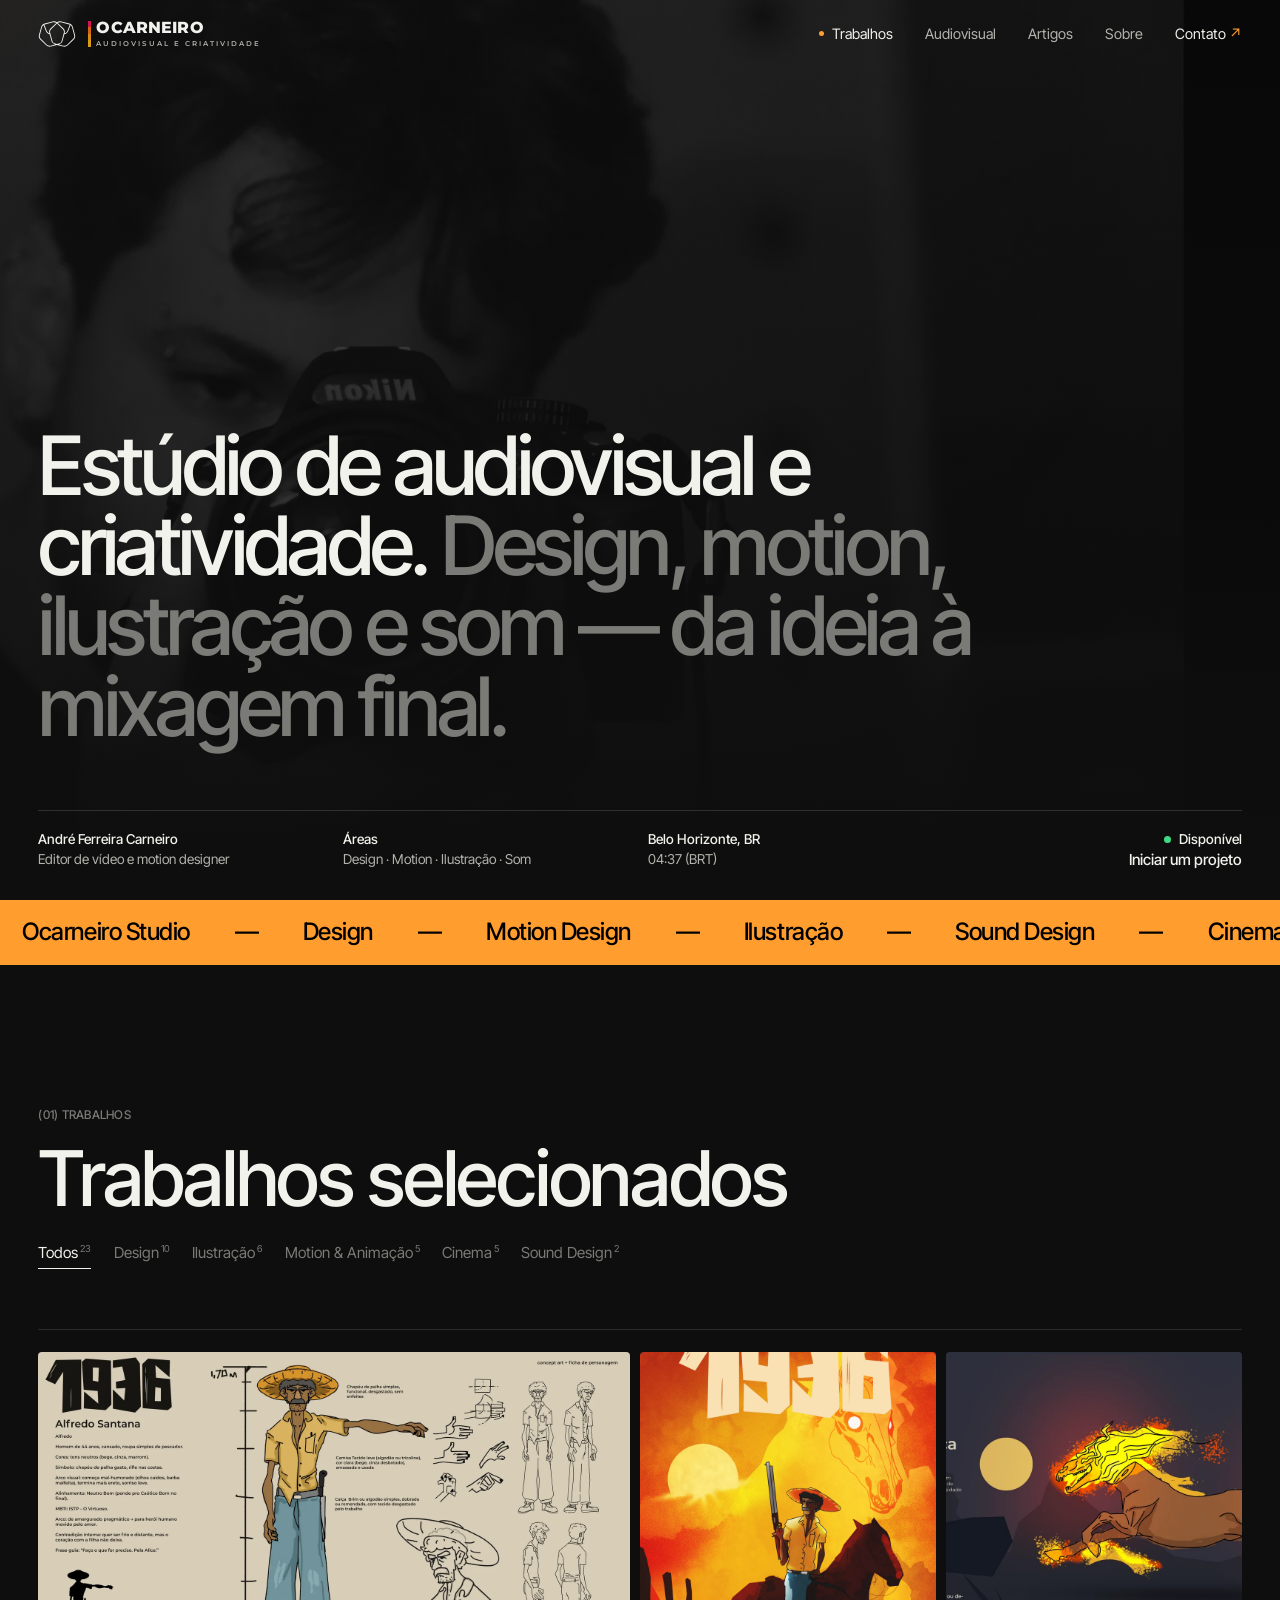
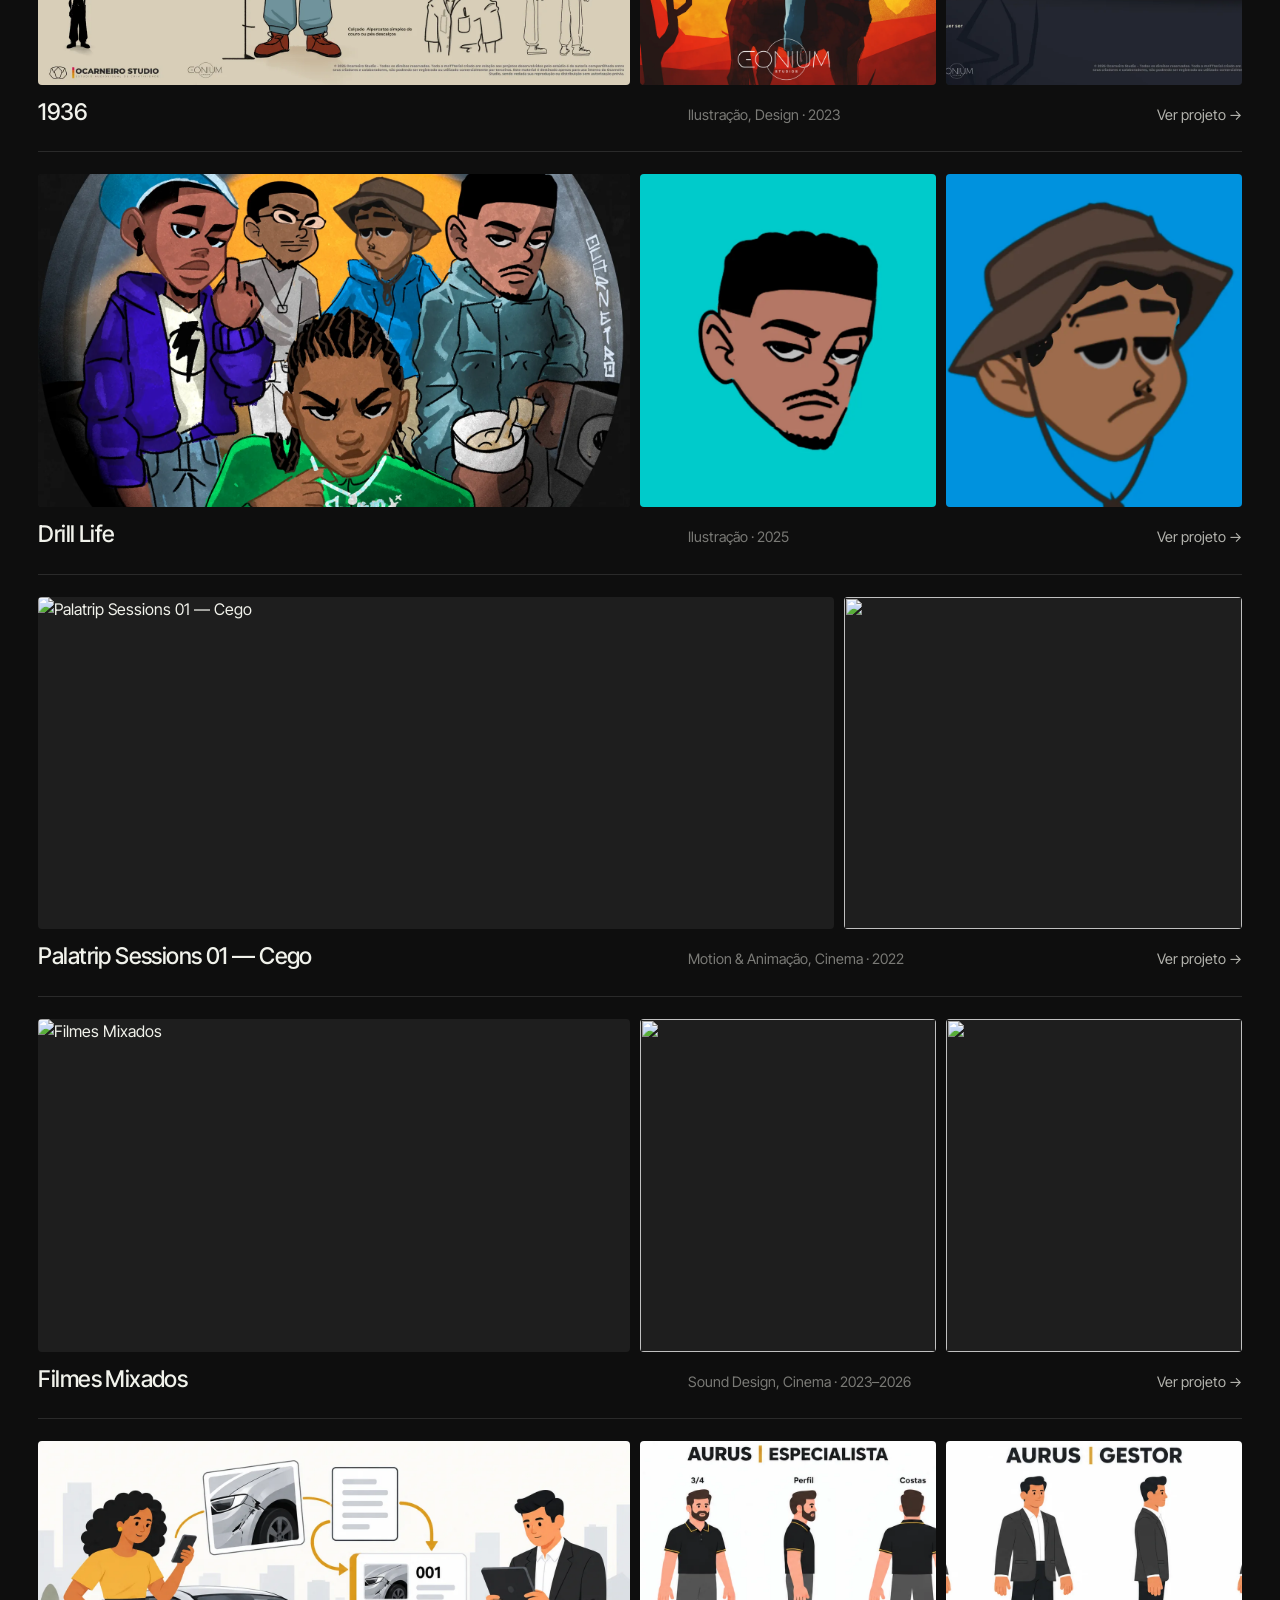
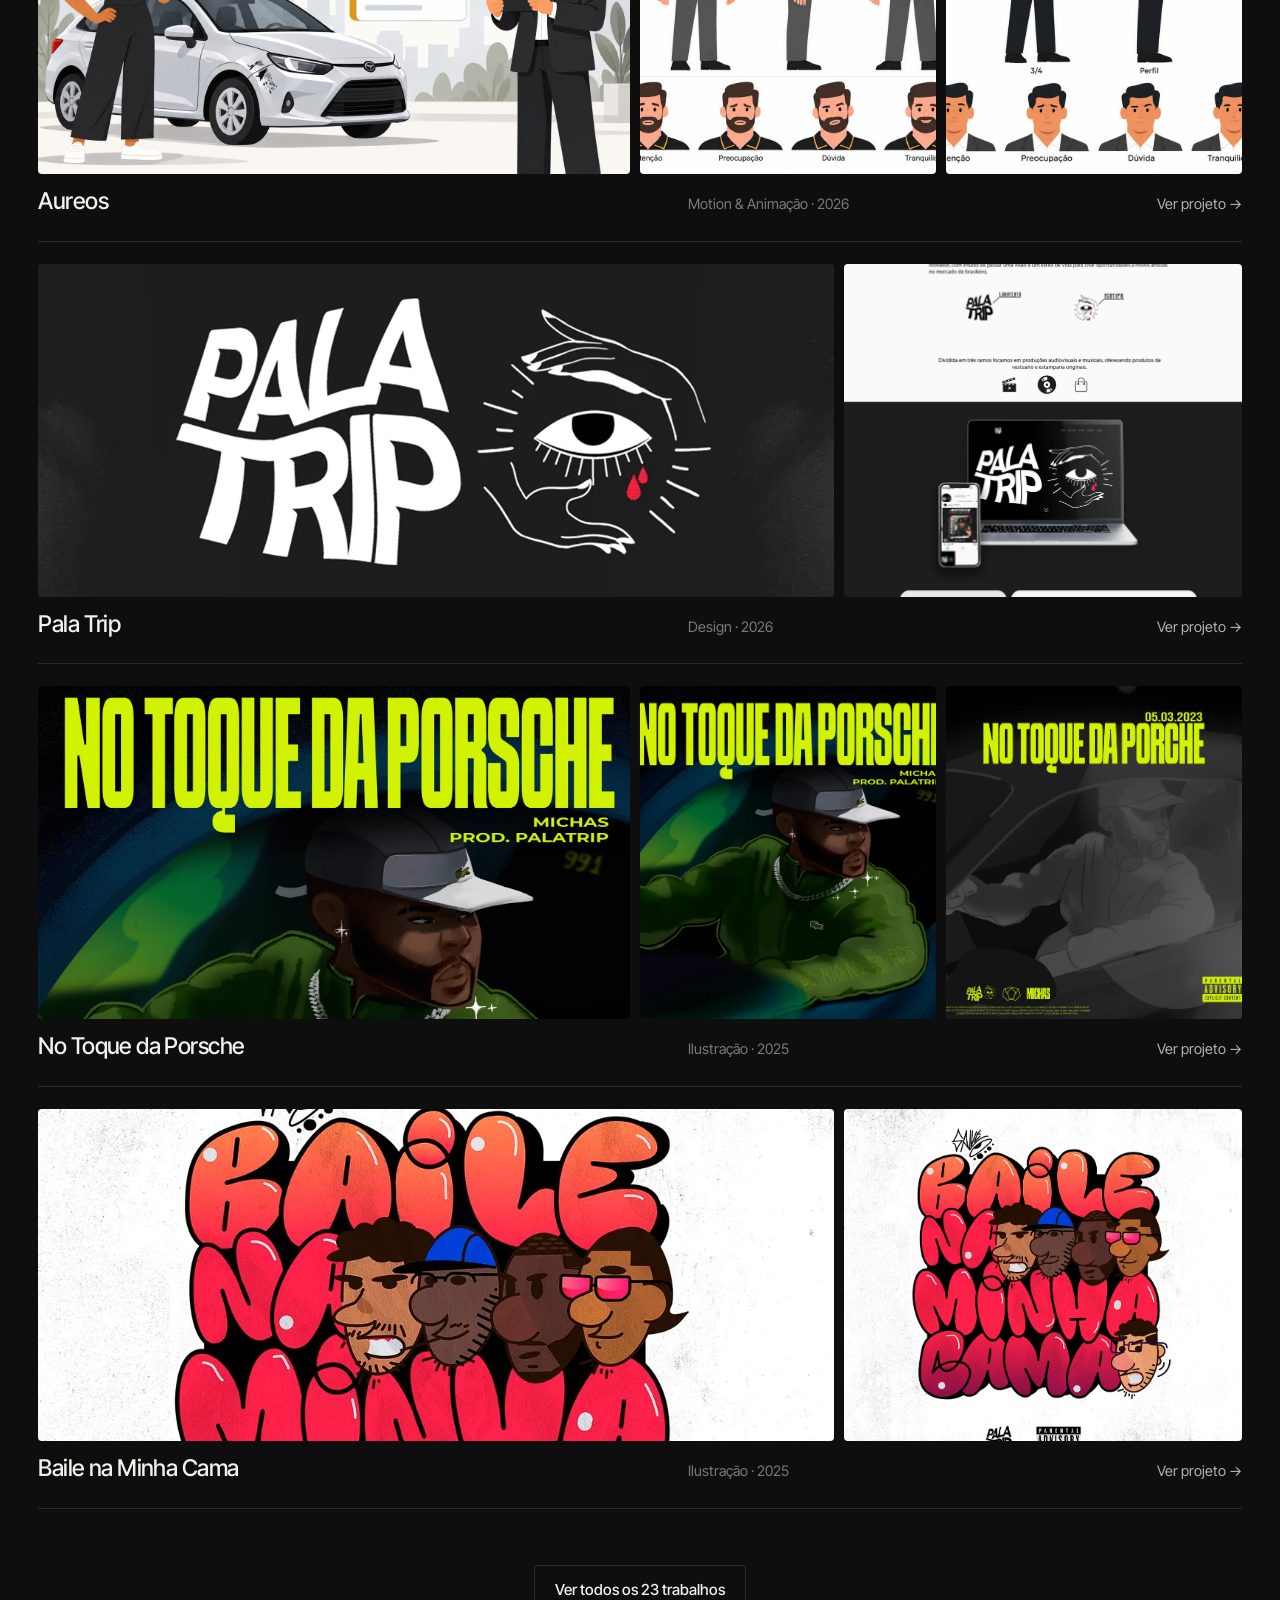
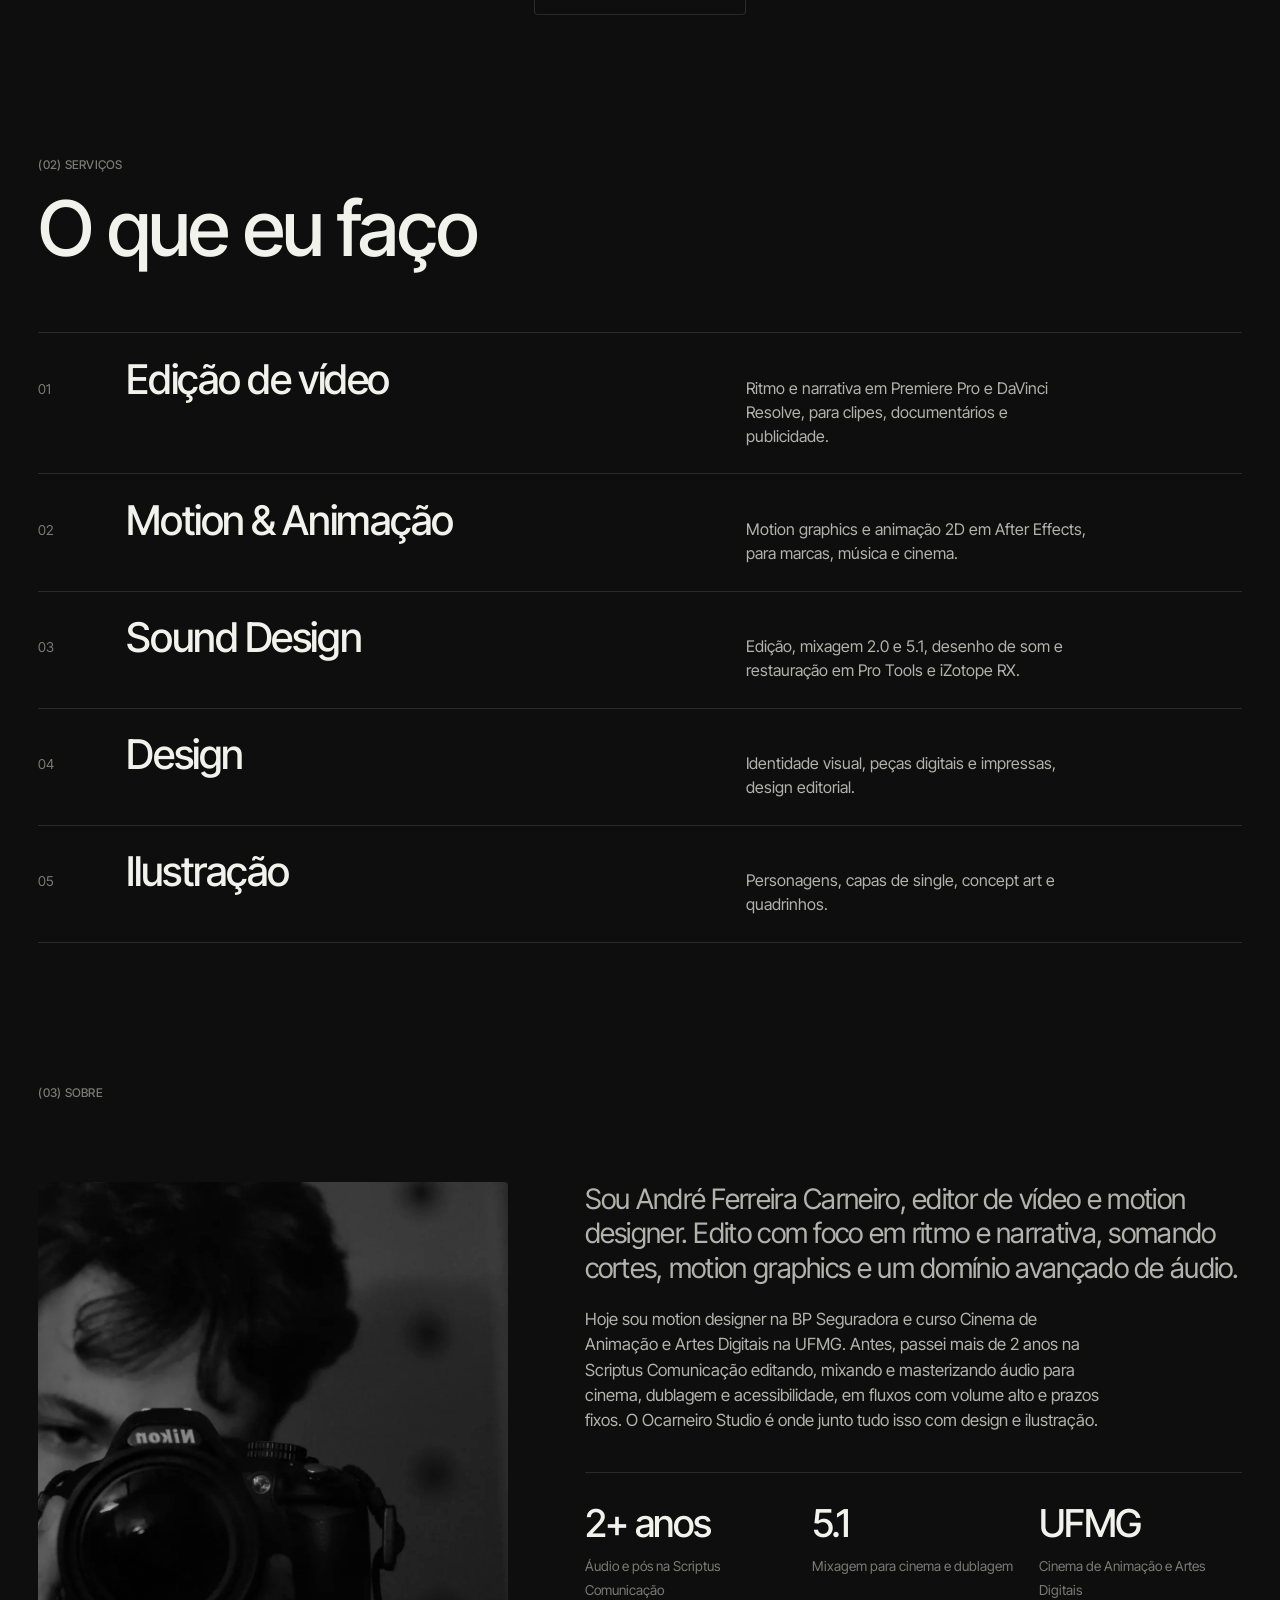
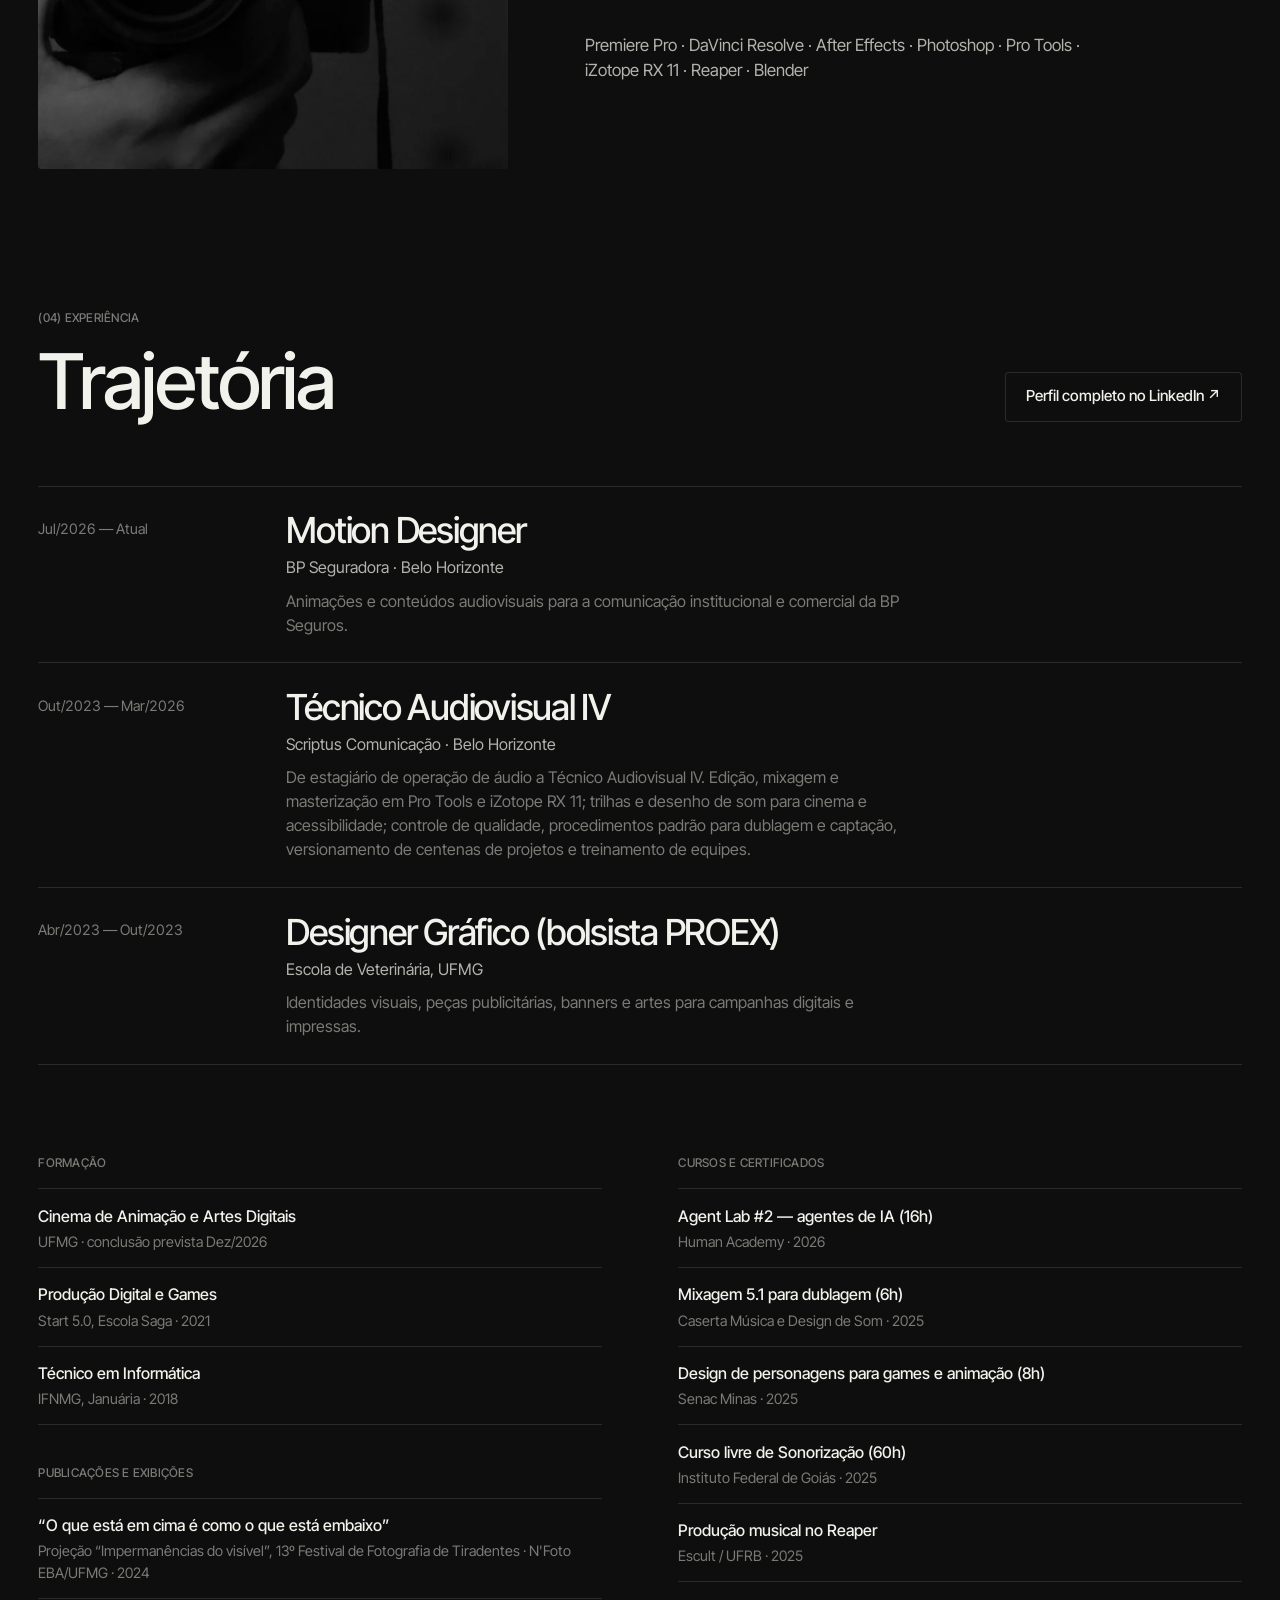
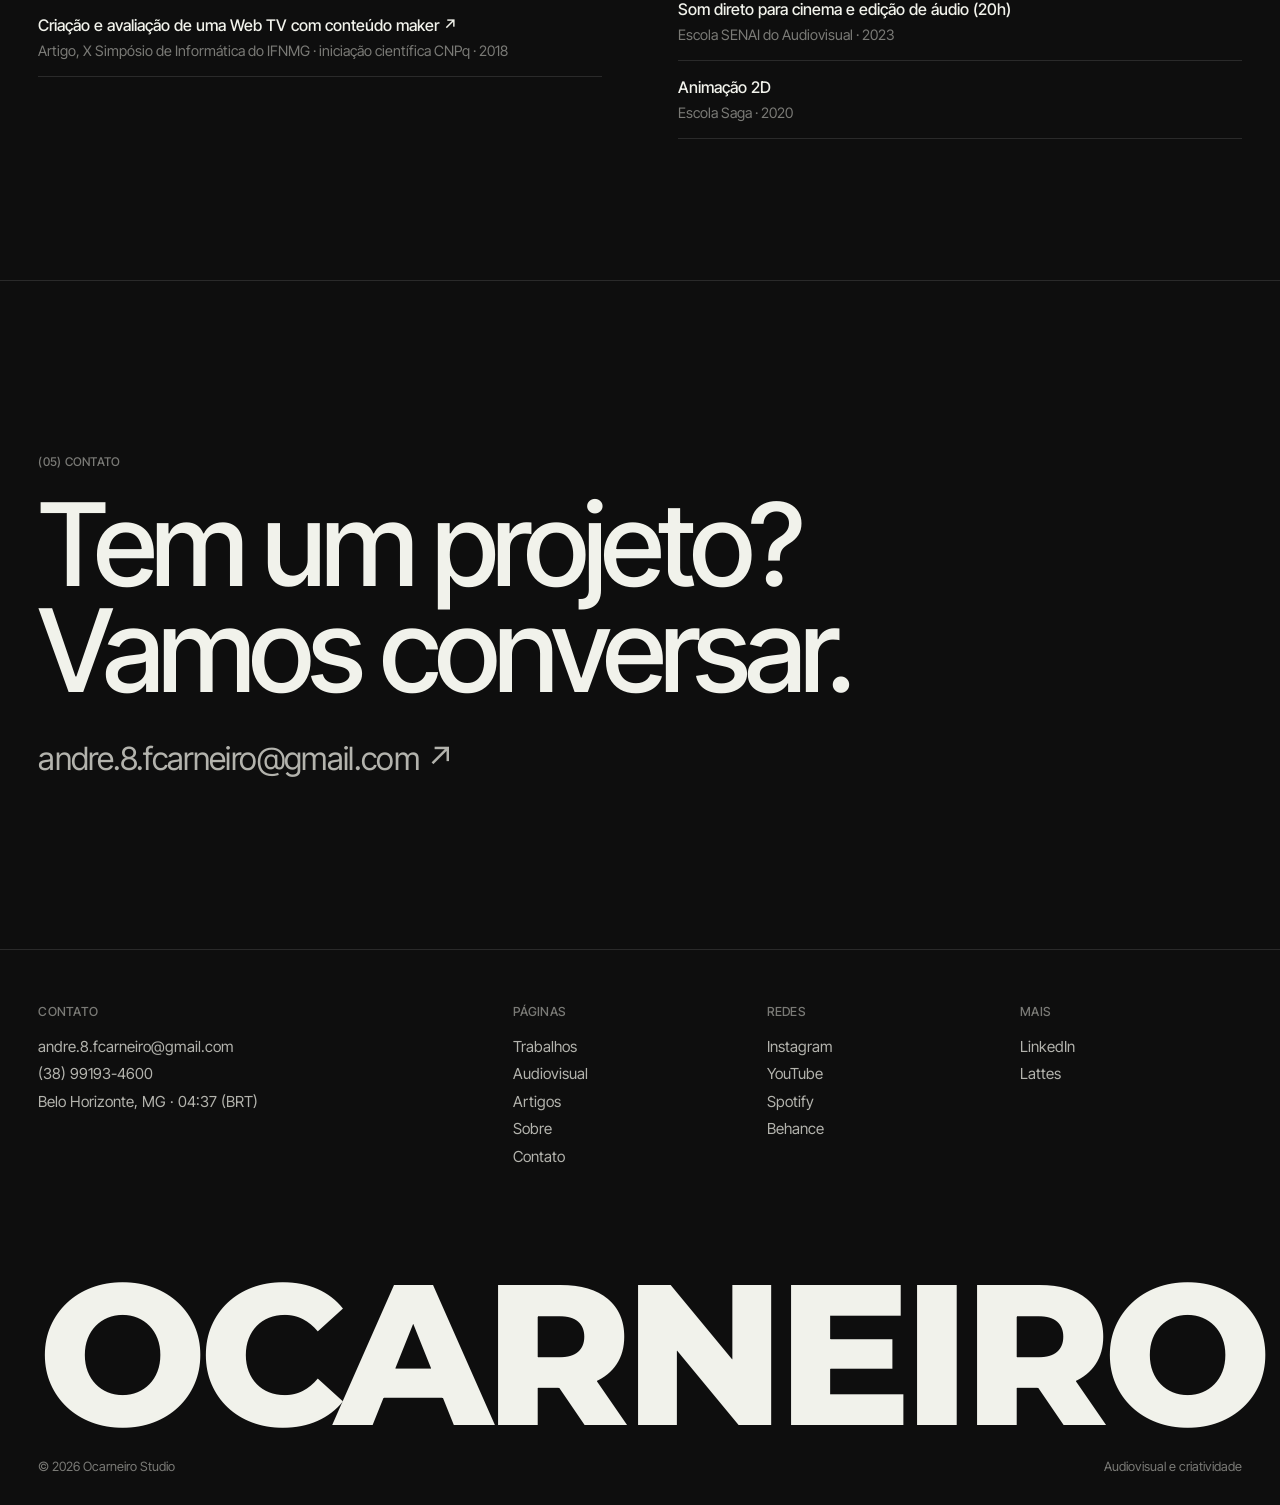
==== commit 9d902277: "Audiovisual completo, Web TV, certificados e LinkedIn - Página Audiovisual em 4 seções com 26 vídeos" ====
--- a/index.html
+++ b/index.html
@@ -91,7 +91,7 @@
 
     <section class="secao" id="experiencia" style="padding-top:0">
       <div class="container">
-        <div class="secao-topo"><div><span class="rotulo">(04) Experiência</span><h2 class="titulo-secao">Trajetória</h2></div></div>
+        <div class="secao-topo"><div><span class="rotulo">(04) Experiência</span><h2 class="titulo-secao">Trajetória</h2></div><a class="btn secundario" id="link-linkedin" href="#" target="_blank" rel="noopener" hidden>Perfil completo no LinkedIn ↗</a></div>
         <div class="linha-tempo">
           <div class="item-tempo"><span class="quando">Jul/2026 — Atual</span><div><h3>Motion Designer</h3><p class="onde">BP Seguradora · Belo Horizonte</p><p>Animações e conteúdos audiovisuais para a comunicação institucional e comercial da BP Seguros.</p></div></div>
           <div class="item-tempo"><span class="quando">Out/2023 — Mar/2026</span><div><h3>Técnico Audiovisual IV</h3><p class="onde">Scriptus Comunicação · Belo Horizonte</p><p>De estagiário de operação de áudio a Técnico Audiovisual IV. Edição, mixagem e masterização em Pro Tools e iZotope RX 11; trilhas e desenho de som para cinema e acessibilidade; controle de qualidade, procedimentos padrão para dublagem e captação, versionamento de centenas de projetos e treinamento de equipes.</p></div></div>
@@ -106,15 +106,21 @@
               <li><b>Produção Digital e Games</b><span>Start 5.0, Escola Saga · 2021</span></li>
               <li><b>Técnico em Informática</b><span>IFNMG, Januária · 2018</span></li>
             </ul>
+            <span class="rotulo" style="margin-top:2.4rem">Publicações e exibições</span>
+            <ul class="lista-simples">
+              <li><b>“O que está em cima é como o que está embaixo”</b><span>Projeção “Impermanências do visível”, 13º Festival de Fotografia de Tiradentes · N'Foto EBA/UFMG · 2024</span></li>
+              <li><a href="artigo.html?slug=web-tv-conteudo-maker"><b>Criação e avaliação de uma Web TV com conteúdo maker ↗</b></a><span>Artigo, X Simpósio de Informática do IFNMG · iniciação científica CNPq · 2018</span></li>
+            </ul>
           </div>
           <div>
-            <span class="rotulo">Cursos</span>
+            <span class="rotulo">Cursos e certificados</span>
             <ul class="lista-simples">
-              <li><b>Agent Lab #2 — agentes de IA</b><span>Human Academy · 2026</span></li>
-              <li><b>Mixagem 5.1 para dublagem</b><span>Caserta Música e Design de Som · 2025</span></li>
-              <li><b>Design de personagens para games e animação</b><span>Senac Minas · 2025</span></li>
-              <li><b>Produção musical no Reaper e sonorização</b><span>Escult / UFRB · 2025</span></li>
-              <li><b>Som direto para cinema e edição de áudio</b><span>Escola SENAI do Audiovisual · 2023</span></li>
+              <li><b>Agent Lab #2 — agentes de IA (16h)</b><span>Human Academy · 2026</span></li>
+              <li><b>Mixagem 5.1 para dublagem (6h)</b><span>Caserta Música e Design de Som · 2025</span></li>
+              <li><b>Design de personagens para games e animação (8h)</b><span>Senac Minas · 2025</span></li>
+              <li><b>Curso livre de Sonorização (60h)</b><span>Instituto Federal de Goiás · 2025</span></li>
+              <li><b>Produção musical no Reaper</b><span>Escult / UFRB · 2025</span></li>
+              <li><b>Som direto para cinema e edição de áudio (20h)</b><span>Escola SENAI do Audiovisual · 2023</span></li>
               <li><b>Animação 2D</b><span>Escola Saga · 2020</span></li>
             </ul>
           </div>
--- a/assets/css/style.css
+++ b/assets/css/style.css
@@ -385,3 +385,19 @@
 .lista-simples b { font-weight: 500; }
 .lista-simples span { color: var(--texto-3); font-size: .9rem; }
 @media (max-width: 760px) { .item-tempo { grid-template-columns: 1fr; gap: .4rem; } .formacao { grid-template-columns: 1fr; } }
+
+/* ---------- Audiovisual: atalhos, reels verticais e beats ---------- */
+.canal-links { display: flex; flex-wrap: wrap; gap: .6rem; margin-top: 2rem; }
+.indice { display: flex; flex-wrap: wrap; gap: .4rem 1.6rem; margin-top: 2.4rem; padding-top: 1.2rem; border-top: 1px solid var(--linha); }
+.indice a { font-size: .95rem; color: var(--texto-3); transition: color .2s; }
+.indice a:hover { color: var(--texto); }
+html { scroll-behavior: smooth; scroll-padding-top: 80px; }
+.videos.vertical { grid-template-columns: repeat(auto-fill, minmax(min(100%, 230px), 1fr)); max-width: 1000px; }
+.videos.vertical .tela { aspect-ratio: 9 / 16; }
+.compacto .videos { grid-template-columns: repeat(auto-fill, minmax(min(100%, 280px), 1fr)); gap: 28px 12px; }
+.destaque-primeiro .videos > :first-child { grid-column: 1 / -1; }
+.destaque-primeiro .videos > :first-child h3 { font-size: clamp(1.3rem, 2.4vw, 2rem); letter-spacing: -.03em; }
+@media (max-width: 760px) { .videos.vertical { grid-template-columns: repeat(2, minmax(0, 1fr)); } }
+.lista-simples a b { transition: color .2s; }
+.lista-simples a:hover b { color: var(--laranja); }
+.formacao .rotulo { display: block; }
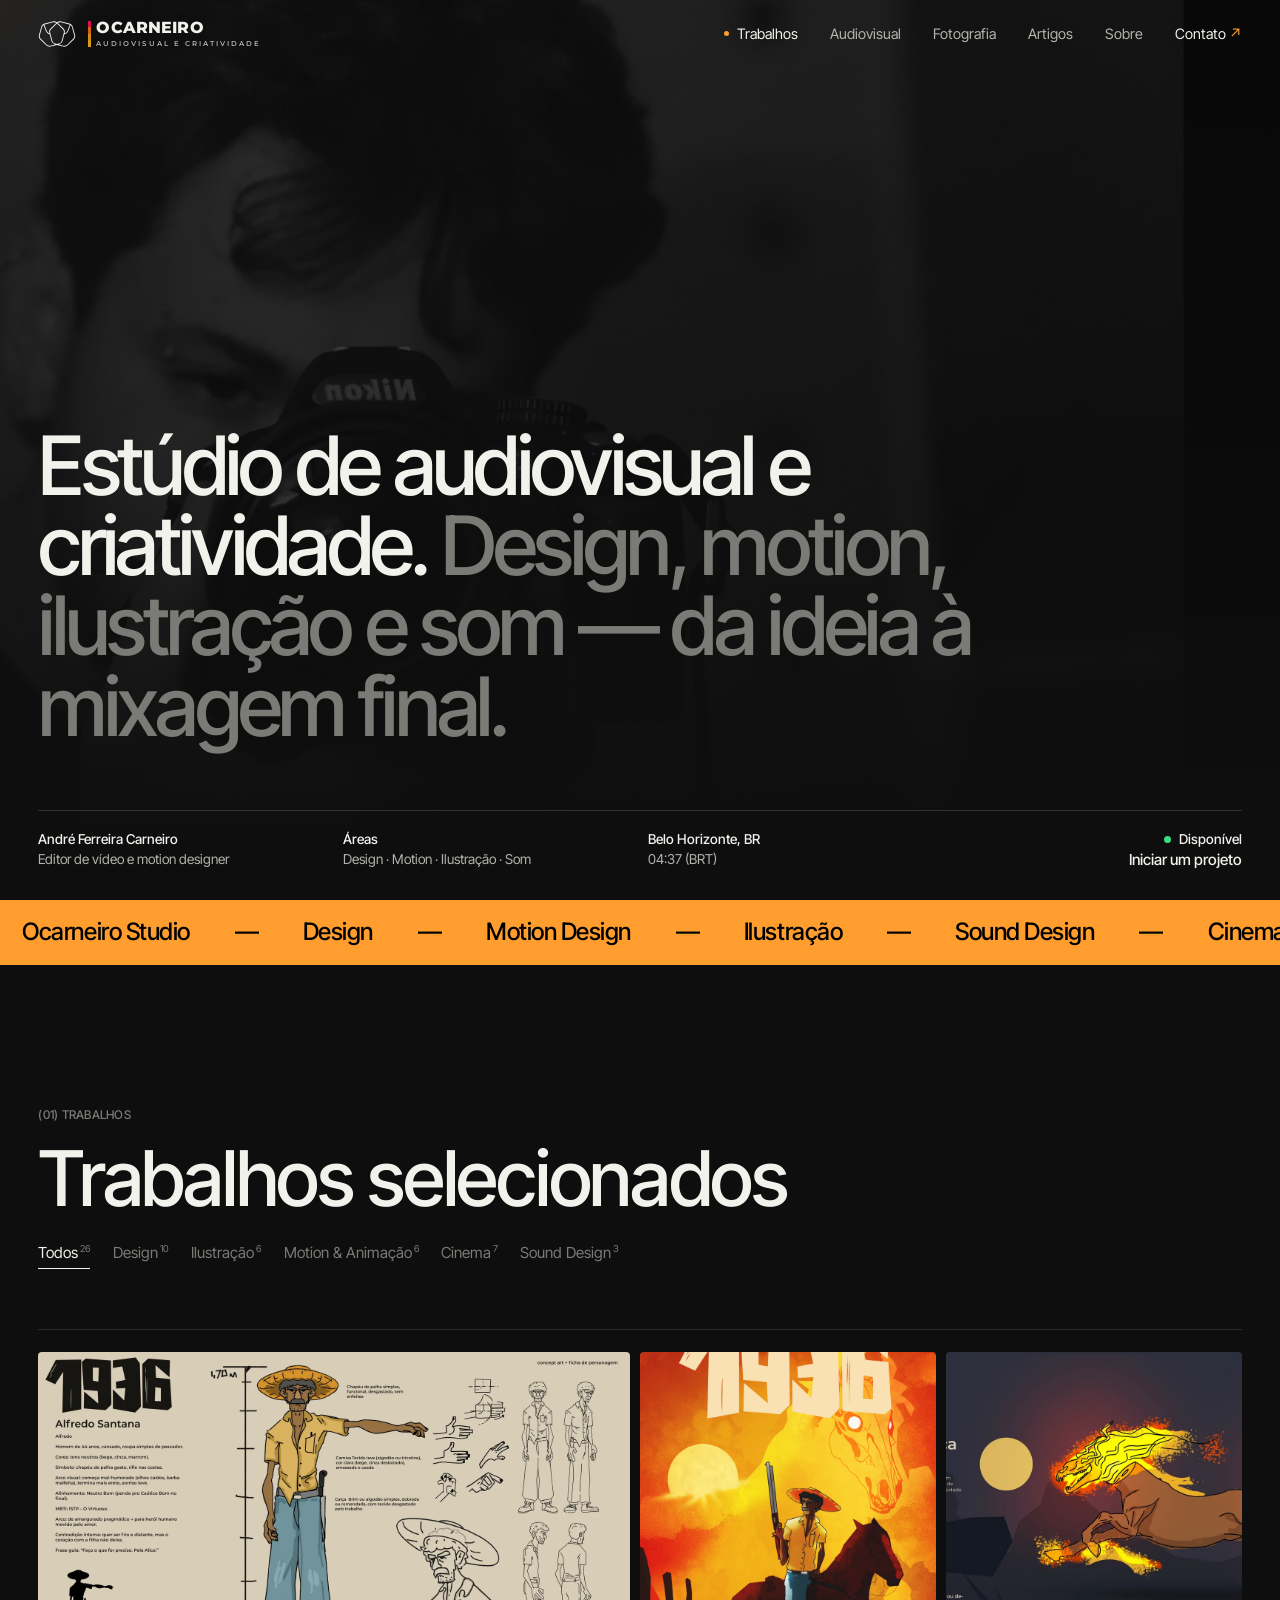
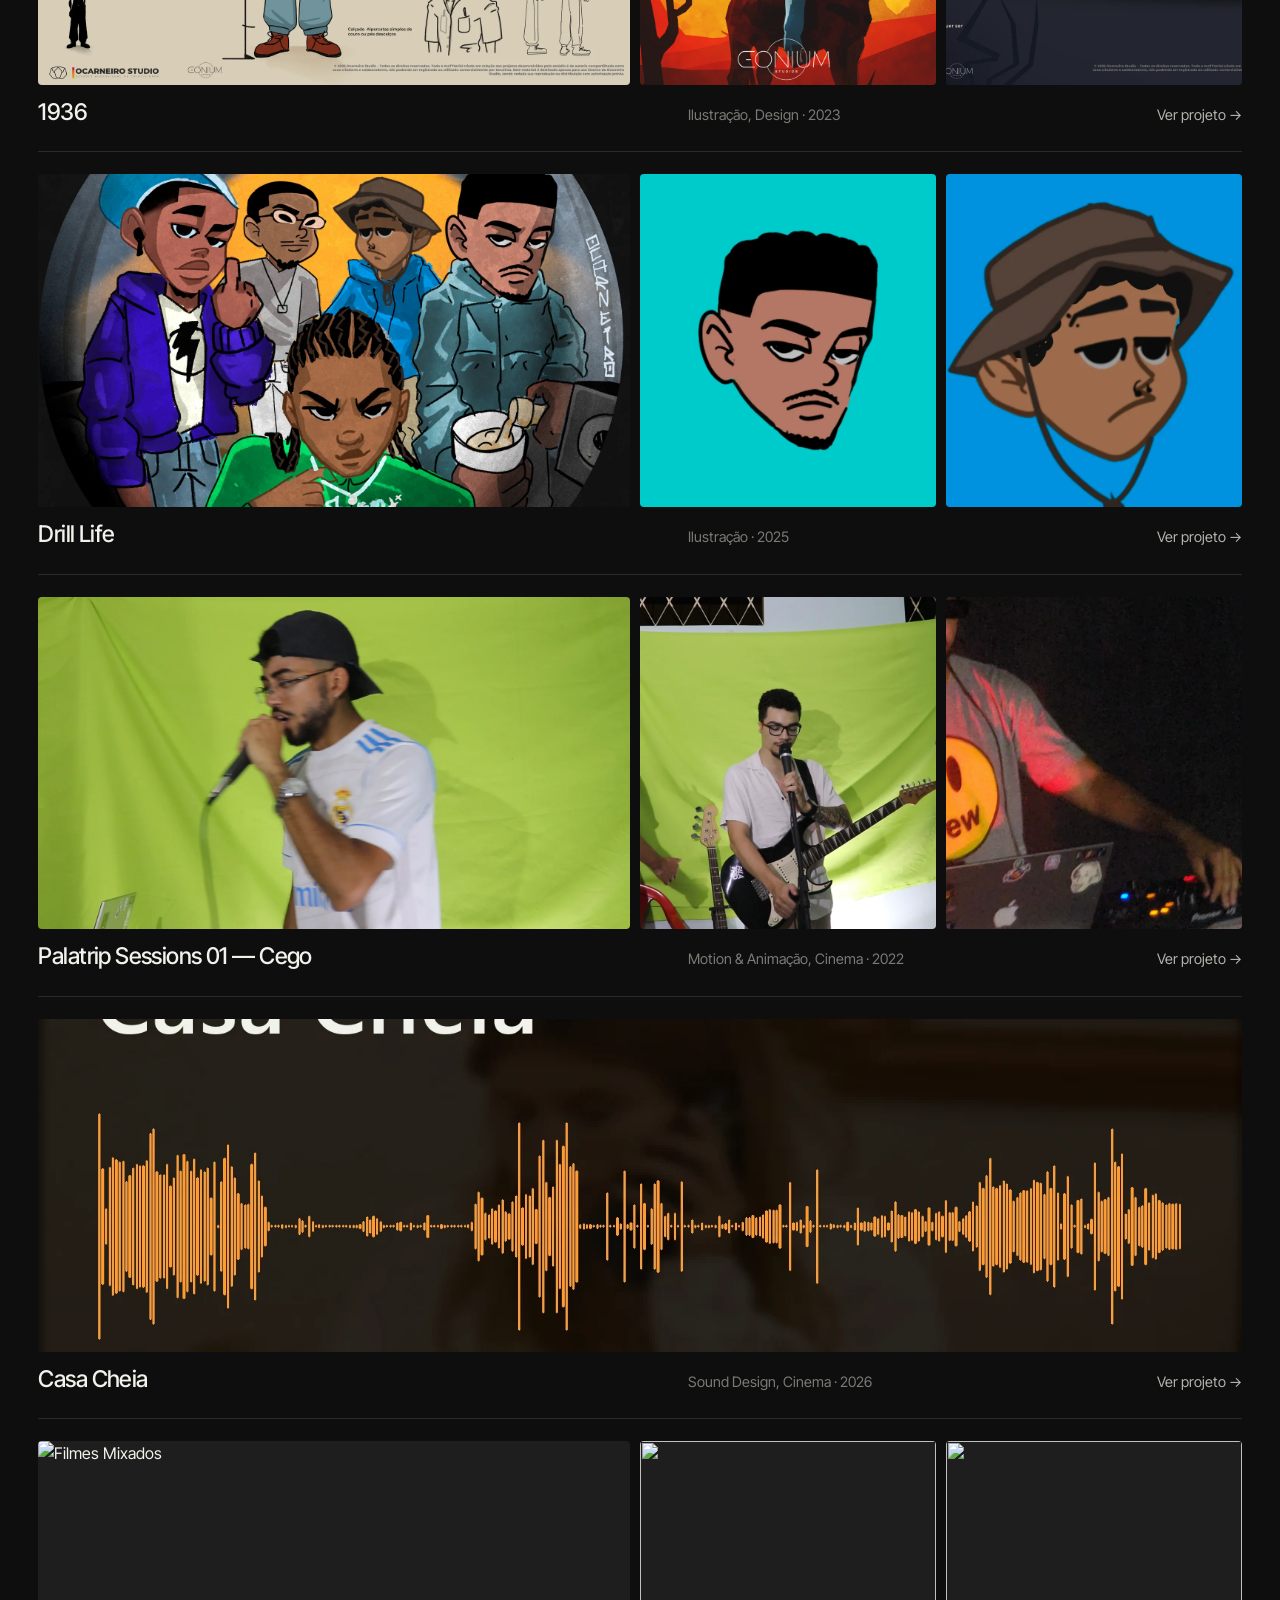
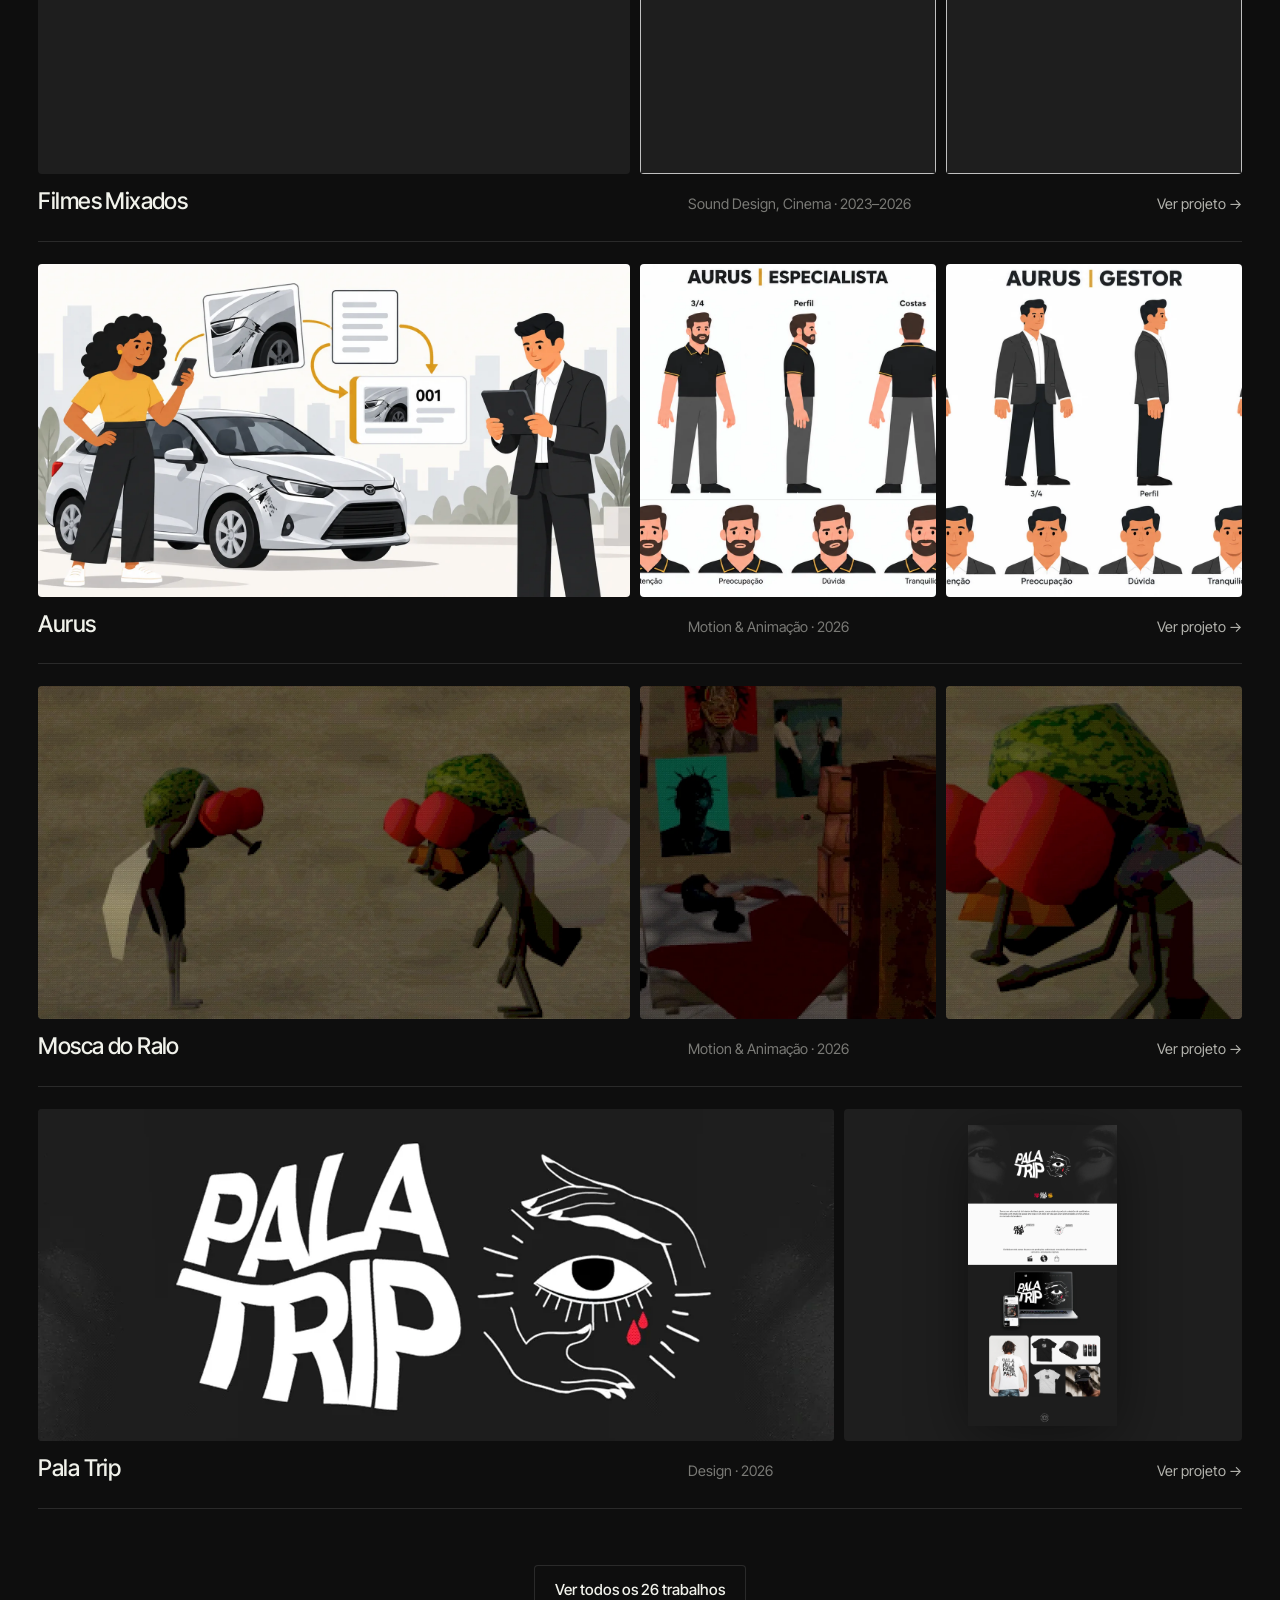
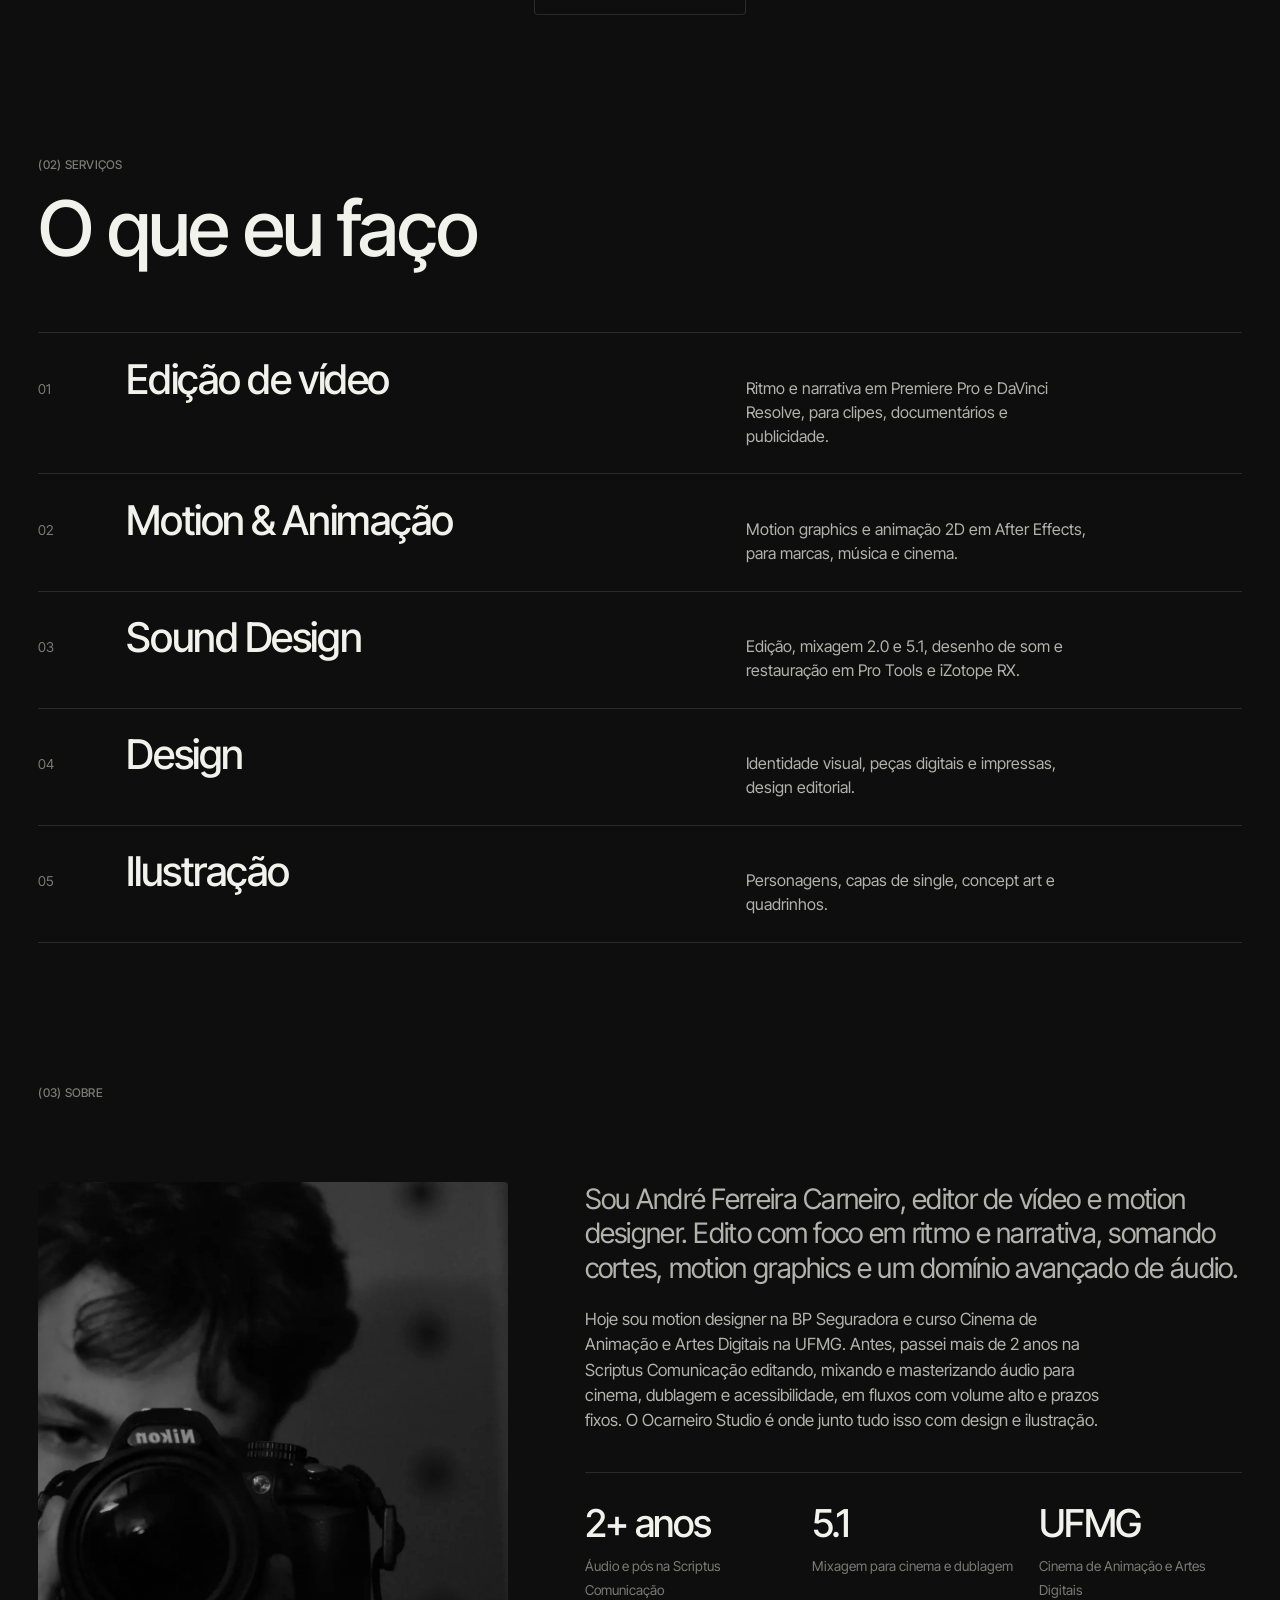
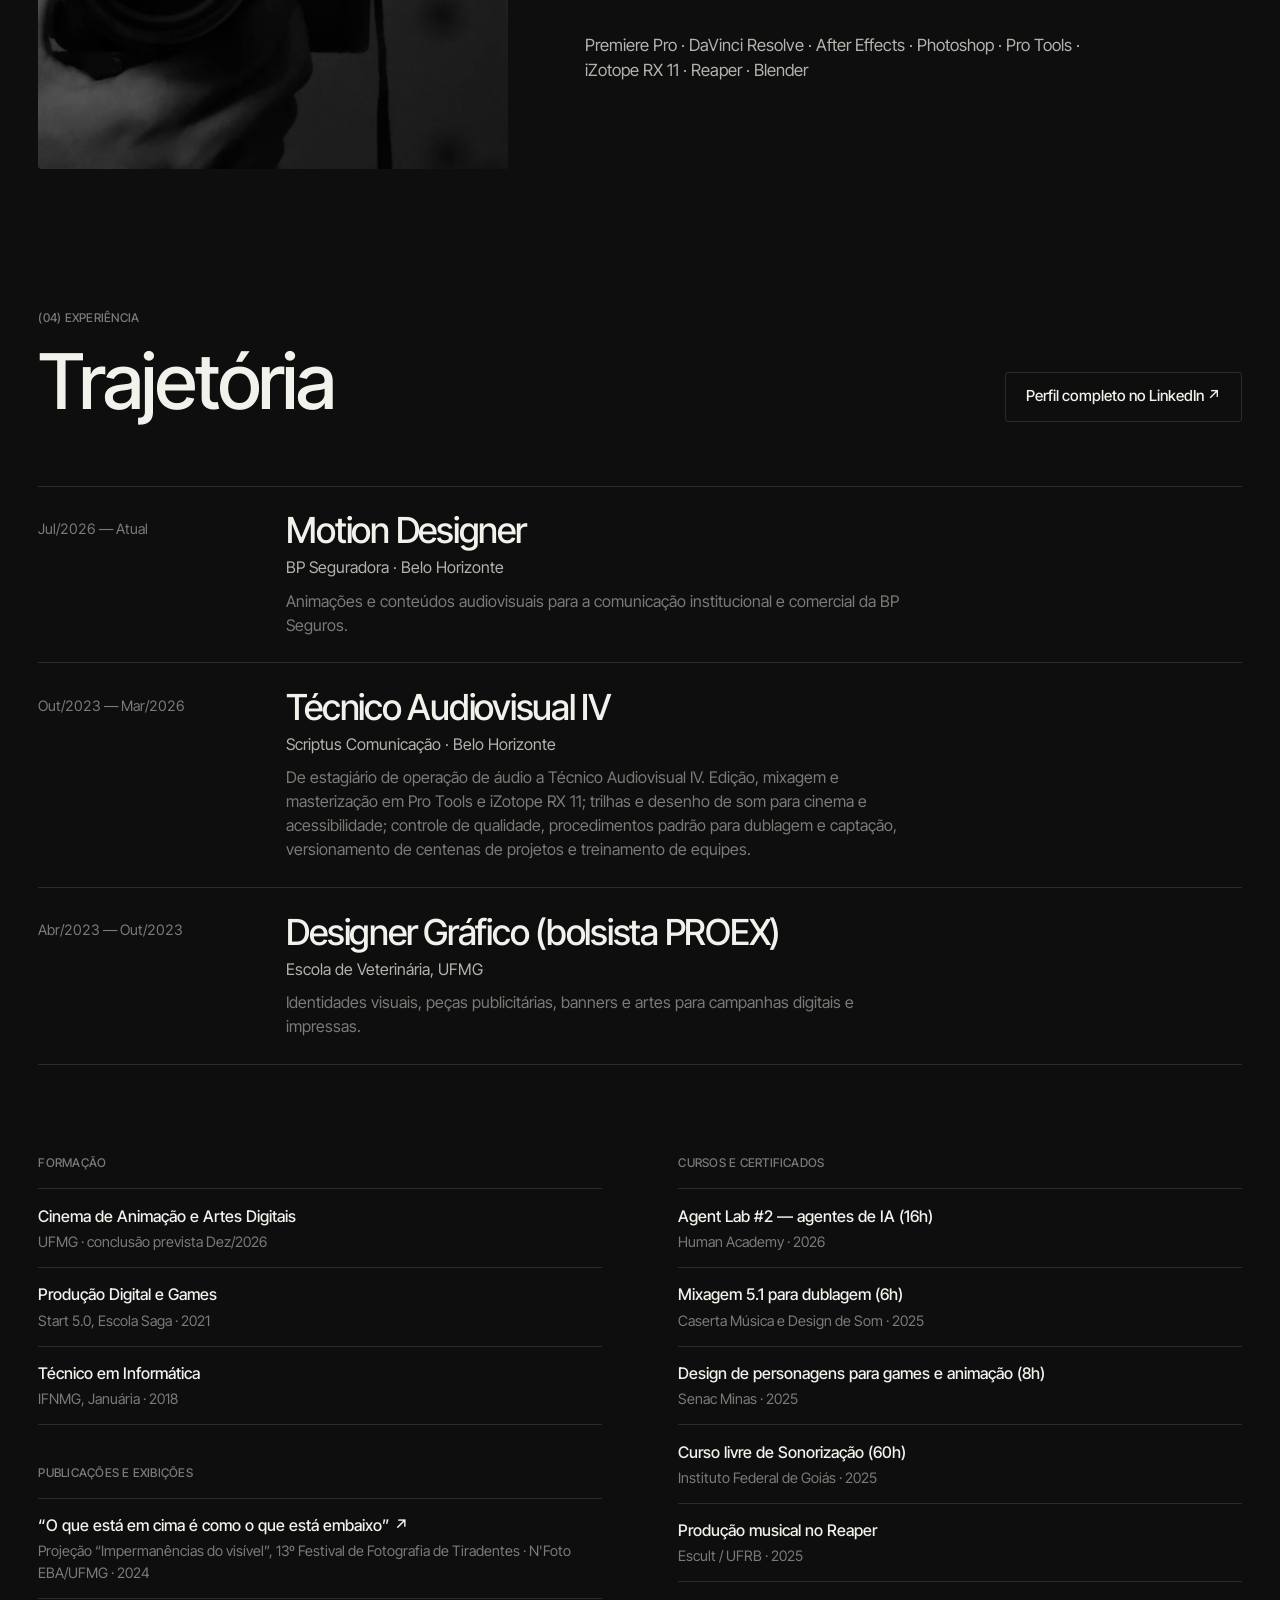
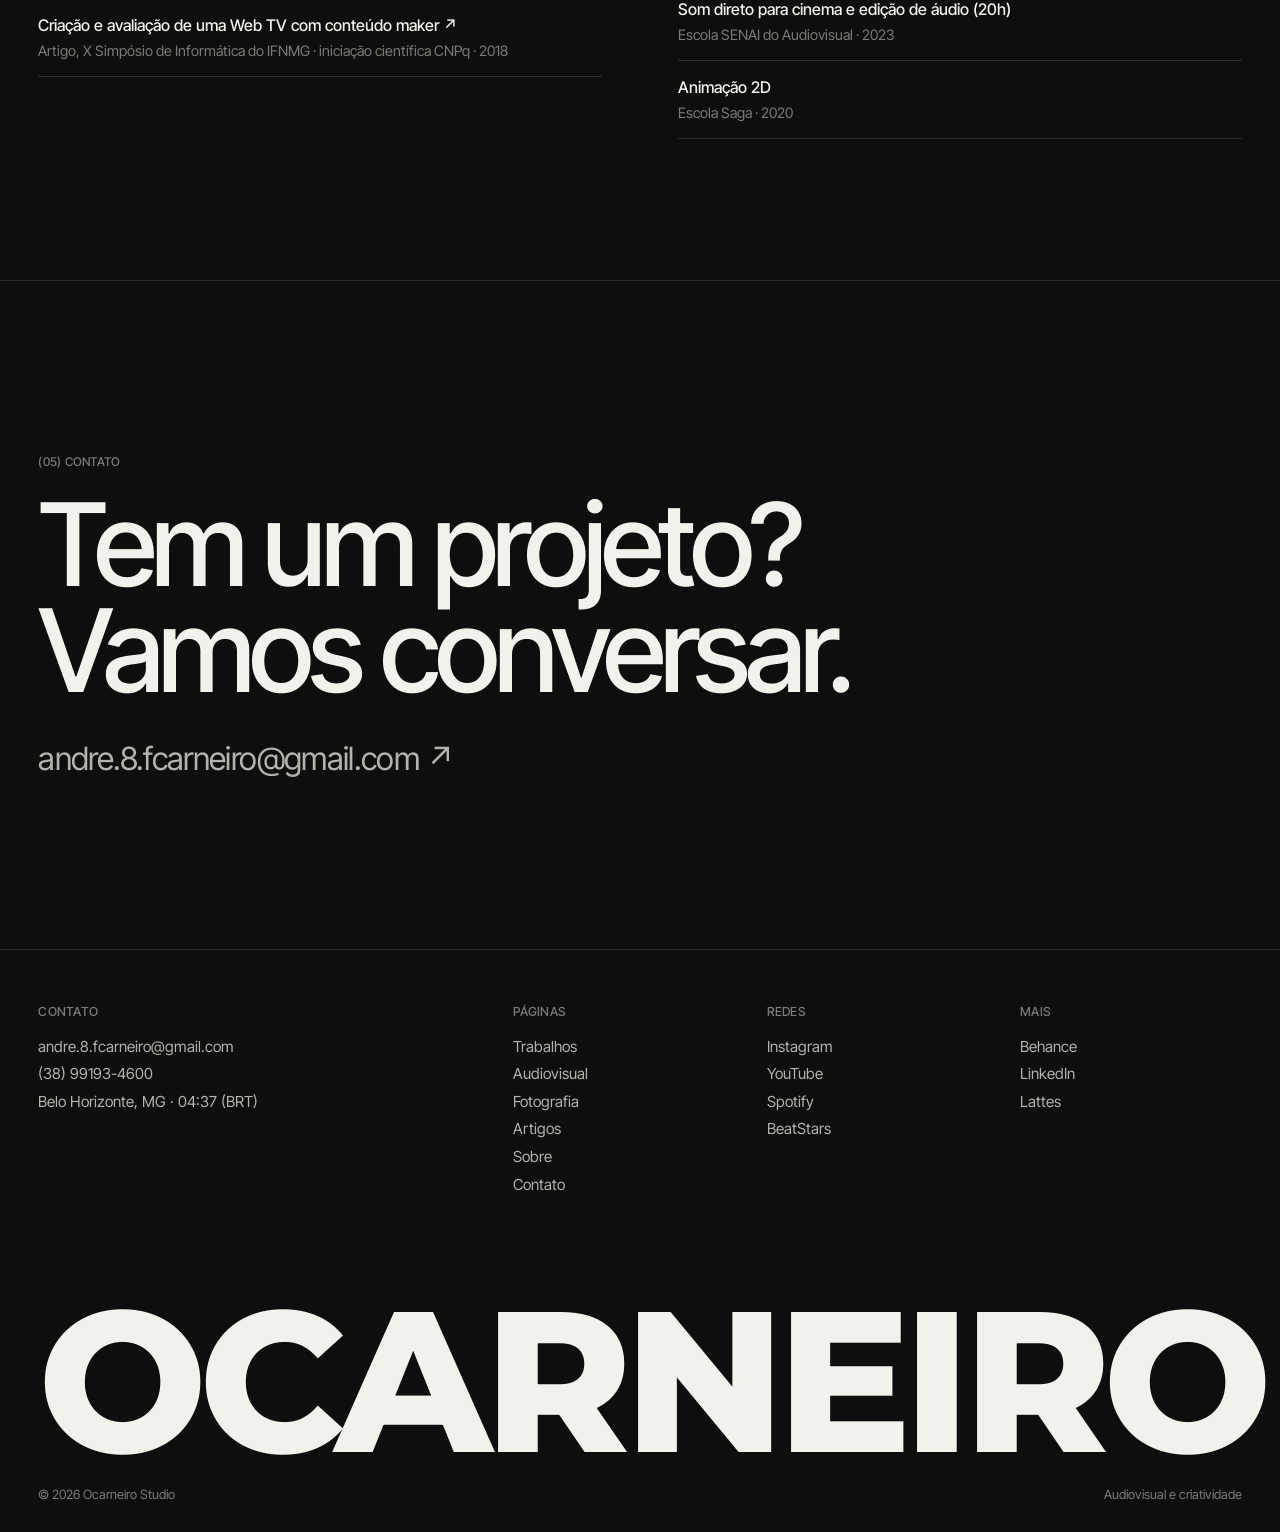
==== commit 49f120d5: "Fotografia, novos trabalhos, TCC, loja de beats e capas - Página de Fotografia com as séries "O que " ====
--- a/index.html
+++ b/index.html
@@ -108,7 +108,7 @@
             </ul>
             <span class="rotulo" style="margin-top:2.4rem">Publicações e exibições</span>
             <ul class="lista-simples">
-              <li><b>“O que está em cima é como o que está embaixo”</b><span>Projeção “Impermanências do visível”, 13º Festival de Fotografia de Tiradentes · N'Foto EBA/UFMG · 2024</span></li>
+              <li><a href="fotografia.html#o-que-esta-em-cima"><b>“O que está em cima é como o que está embaixo” ↗</b></a><span>Projeção “Impermanências do visível”, 13º Festival de Fotografia de Tiradentes · N'Foto EBA/UFMG · 2024</span></li>
               <li><a href="artigo.html?slug=web-tv-conteudo-maker"><b>Criação e avaliação de uma Web TV com conteúdo maker ↗</b></a><span>Artigo, X Simpósio de Informática do IFNMG · iniciação científica CNPq · 2018</span></li>
             </ul>
           </div>
--- a/assets/css/style.css
+++ b/assets/css/style.css
@@ -401,3 +401,58 @@
 .lista-simples a b { transition: color .2s; }
 .lista-simples a:hover b { color: var(--laranja); }
 .formacao .rotulo { display: block; }
+
+/* ---------- Enquadramento: imagem inteira sobre fundo desfocado ---------- */
+.projeto .quadro.inteira::before { content: ""; position: absolute; inset: -12%; background: var(--img) center / cover; filter: blur(28px) saturate(1.1) brightness(.55); transform: scale(1.1); }
+.projeto .quadro.inteira img { object-fit: contain; padding: 4%; filter: drop-shadow(0 10px 30px rgba(0,0,0,.45)); }
+.projeto:hover .quadro.inteira img { transform: scale(1.02); }
+@media (max-width: 760px) { .hero .foto { background-position: 28% center; } }
+
+/* ---------- Loja de beats ---------- */
+.loja-beats { display: grid; grid-template-columns: minmax(0, 1fr) auto; align-items: end; gap: .3rem 1rem; padding: clamp(20px, 3vw, 32px); border-radius: var(--raio); background: var(--laranja); color: #000; margin-bottom: 28px; transition: background .25s; }
+.loja-beats:hover { background: var(--texto); }
+.loja-beats .rotulo { color: rgba(0,0,0,.6); grid-column: 1 / -1; }
+.loja-beats strong { font-size: clamp(1.6rem, 4vw, 3rem); font-weight: 500; letter-spacing: -.04em; line-height: 1; }
+.loja-beats .loja-info { grid-column: 1; font-size: .95rem; color: rgba(0,0,0,.7); }
+.loja-beats .loja-seta { grid-column: 2; grid-row: 2 / 4; font-size: clamp(2rem, 5vw, 3.6rem); line-height: 1; }
+.licenciar { display: flex; justify-content: space-between; gap: .6rem; flex-wrap: wrap; align-items: baseline; margin-top: .6rem; padding-top: .6rem; border-top: 1px solid var(--linha); font-size: .85rem; }
+.licenciar span { color: var(--texto-3); }
+.licenciar b { font-weight: 500; color: var(--laranja); }
+.licenciar:hover b { text-decoration: underline; text-underline-offset: 3px; }
+
+/* ---------- Artigos acadêmicos: legendas, fontes e tabelas ---------- */
+.texto .legenda { font-size: .9rem; color: var(--texto-2); margin: 2rem 0 .5rem; font-weight: 500; }
+.texto .legenda + p img, .texto .legenda + img { margin-top: .4rem; }
+.texto .fonte { font-size: .8rem; color: var(--texto-3); margin: .4rem 0 2rem; word-break: break-word; }
+.texto table { width: 100%; border-collapse: collapse; font-size: .9rem; margin: 2rem 0; display: block; overflow-x: auto; }
+.texto th, .texto td { border-bottom: 1px solid var(--linha); padding: .6rem .5rem; text-align: left; vertical-align: top; }
+.texto th { color: var(--texto); font-weight: 600; }
+
+/* ---------- Fotografia: séries em carrossel ---------- */
+.serie-topo { display: grid; grid-template-columns: minmax(0, 1fr) minmax(0, 1fr); gap: 1.5rem 3rem; align-items: end; margin-bottom: clamp(28px, 4vw, 48px); }
+.serie-topo .rotulo { display: block; margin-bottom: 1rem; }
+.serie-texto p { color: var(--texto-2); margin: 0 0 .8rem; max-width: 52ch; }
+@media (max-width: 760px) { .serie-topo { grid-template-columns: 1fr; } }
+.carrossel { display: flex; overflow-x: auto; background: #fff; height: min(72vh, 680px); cursor: grab; scrollbar-width: thin; scrollbar-color: var(--linha) transparent; overscroll-behavior-x: contain; }
+.carrossel.arrastando { cursor: grabbing; }
+.carrossel img { height: 100%; width: auto; aspect-ratio: 1 / 1; flex: 0 0 auto; display: block; user-select: none; }
+.carrossel:focus-visible { outline-offset: -3px; }
+@media (max-width: 760px) { .carrossel { height: 100vw; scroll-snap-type: x mandatory; } .carrossel img { scroll-snap-align: start; } }
+.carrossel-nav { display: flex; justify-content: space-between; align-items: center; padding-top: 14px; font-size: .85rem; color: var(--texto-3); }
+.seta-car { width: 40px; height: 40px; border-radius: 50%; box-shadow: inset 0 0 0 1px var(--linha); margin-left: .4rem; transition: background .2s, color .2s; }
+.seta-car:hover { background: var(--texto); color: #000; }
+.serie-video { margin-top: clamp(32px, 5vw, 56px); }
+.serie-video video { width: 100%; max-width: 960px; border-radius: var(--raio); background: #000; }
+
+/* ---------- Destaque de som na página do projeto ---------- */
+.destaque-som { padding: clamp(32px, 5vw, 64px) var(--gutter); margin-bottom: clamp(32px, 5vw, 56px); border-block: 1px solid var(--linha); }
+.som-cabeca { display: flex; flex-wrap: wrap; justify-content: space-between; align-items: baseline; gap: 1rem; margin-bottom: 1.4rem; }
+.papeis { list-style: none; display: flex; flex-wrap: wrap; gap: .4rem 1.6rem; margin: 0; padding: 0; }
+.papeis li { font-size: clamp(1.4rem, 3vw, 2.4rem); letter-spacing: -.035em; font-weight: 500; }
+.papeis li + li::before { content: "·"; color: var(--laranja); margin-right: 1.6rem; }
+.destaque-som .lead { margin-bottom: 2rem; }
+.onda-estatica { display: flex; align-items: center; gap: 3px; height: clamp(90px, 14vw, 160px); }
+.onda-estatica i { flex: 1; background: var(--laranja); border-radius: 2px; opacity: .85; }
+.nota-som { font-size: .85rem; color: var(--texto-3); margin-top: 1rem; }
+.som-video video { width: 100%; border-radius: var(--raio); background: #000; }
+.galeria.pequena { max-width: 760px; }
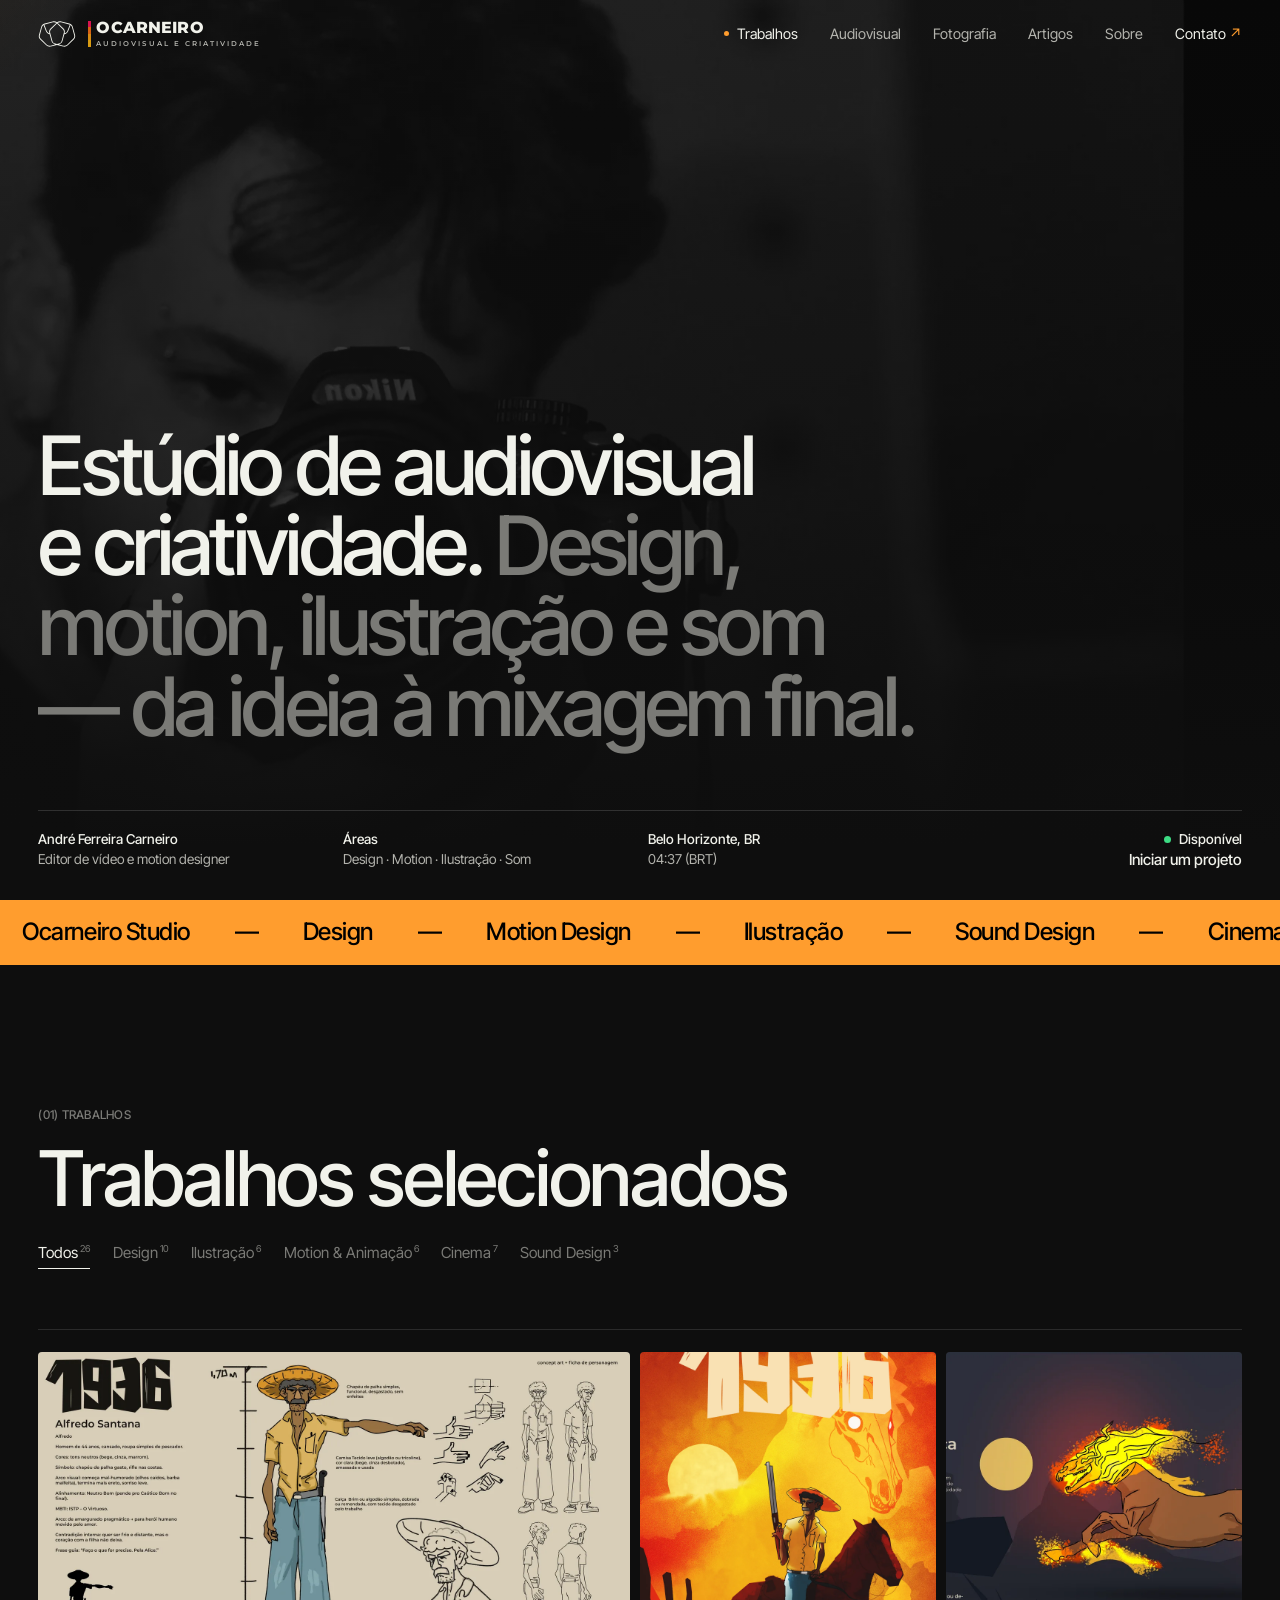
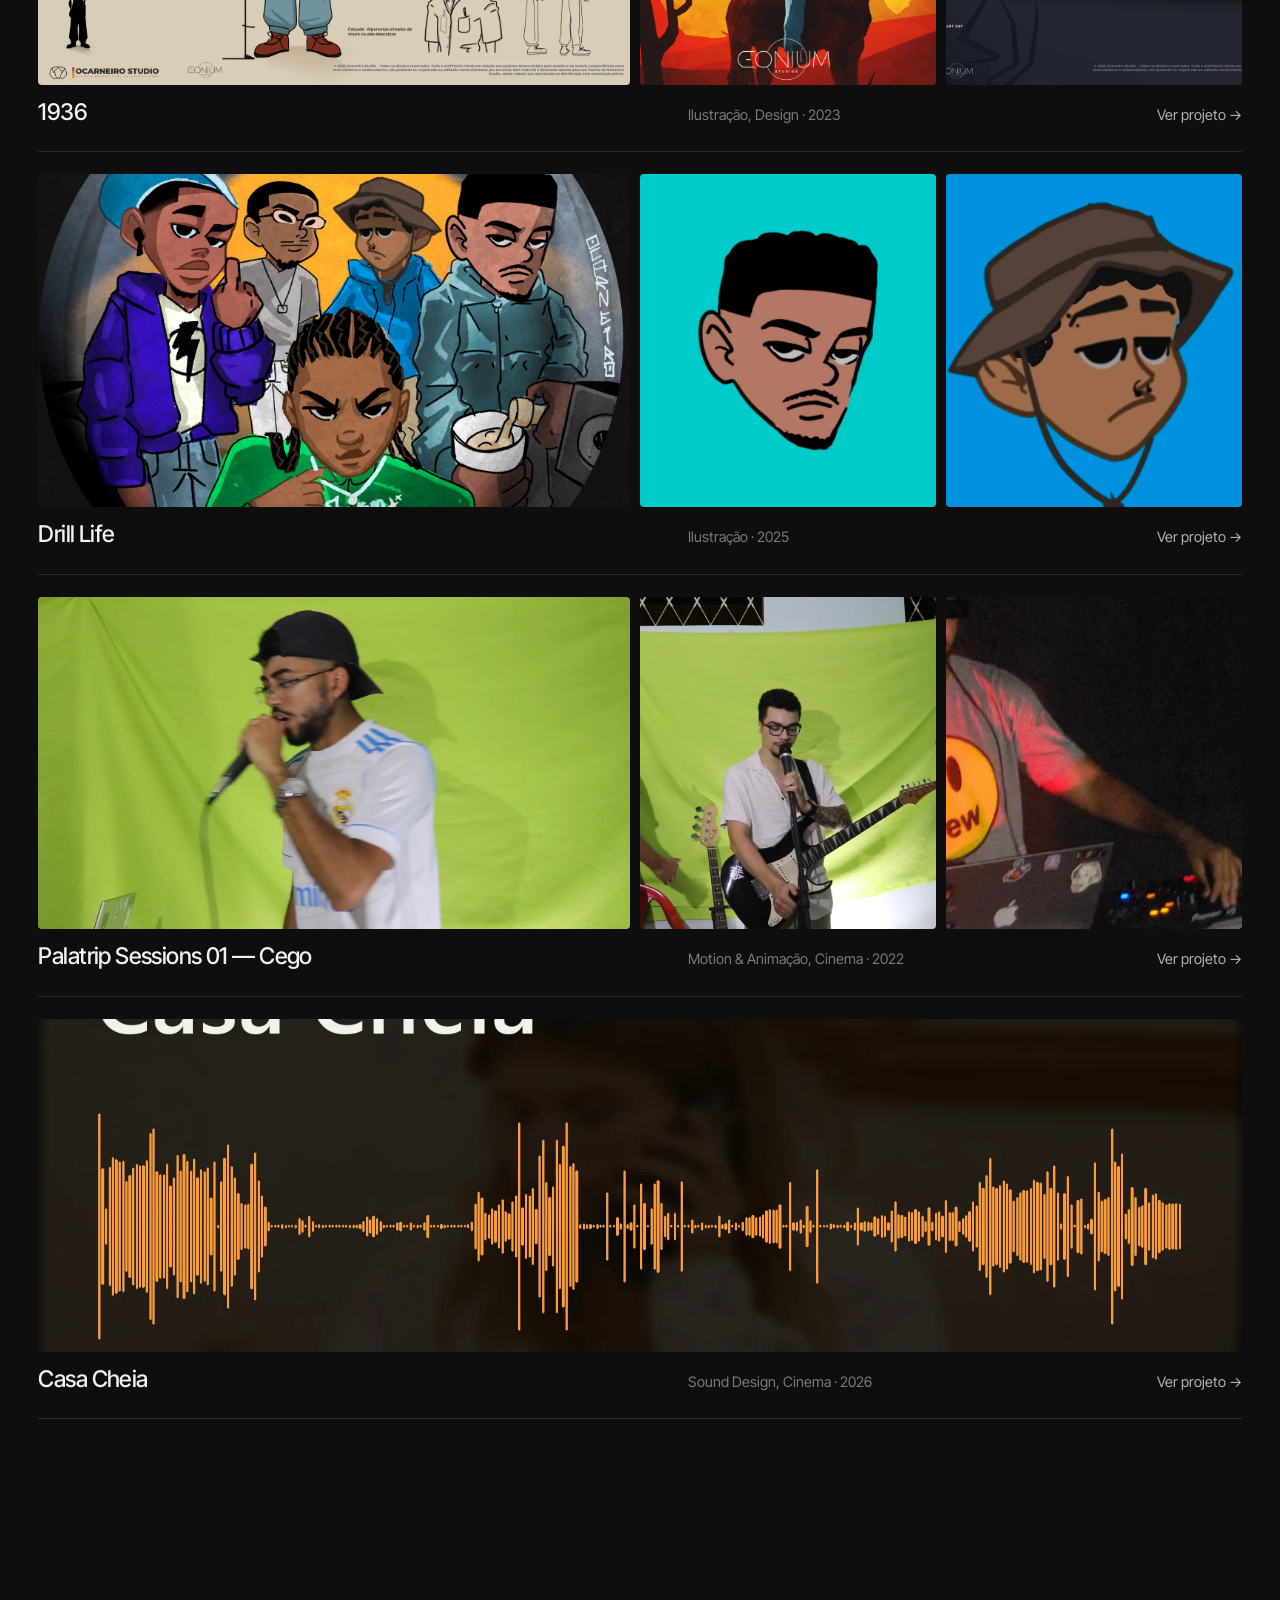
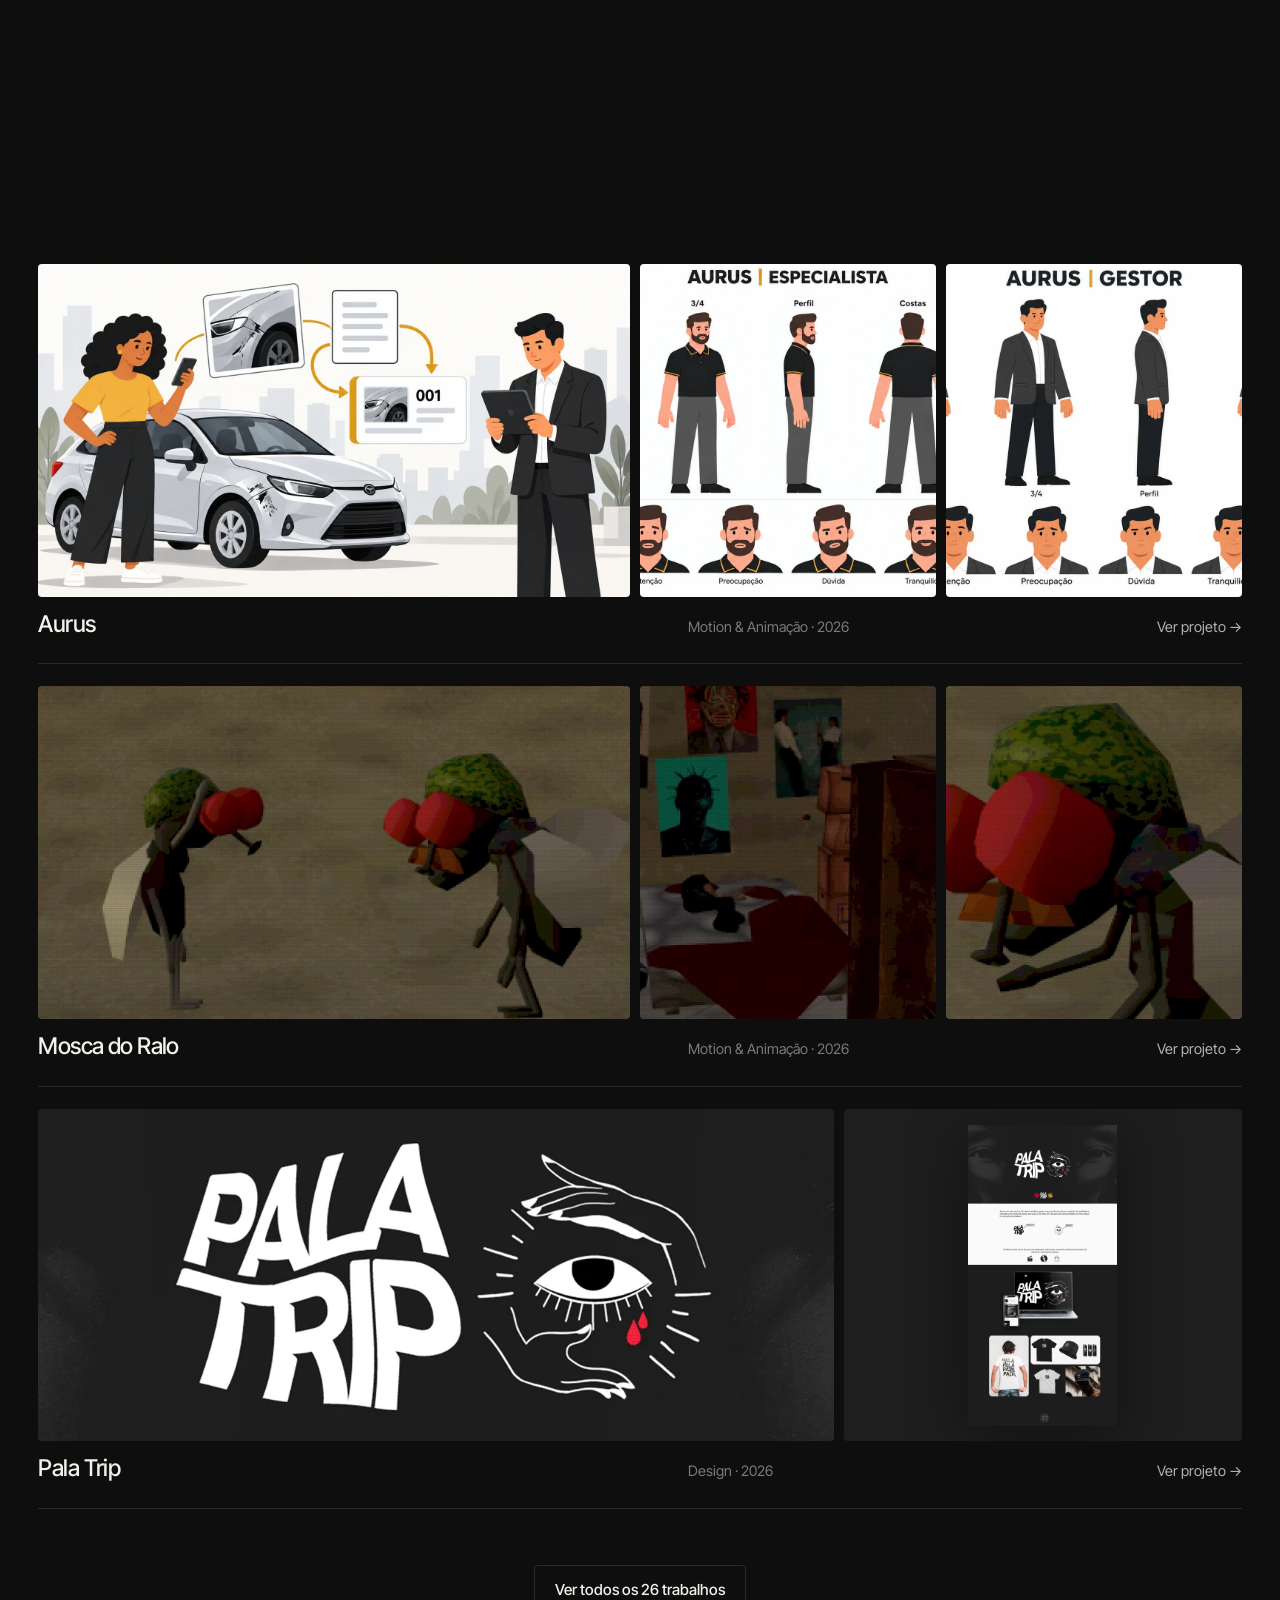
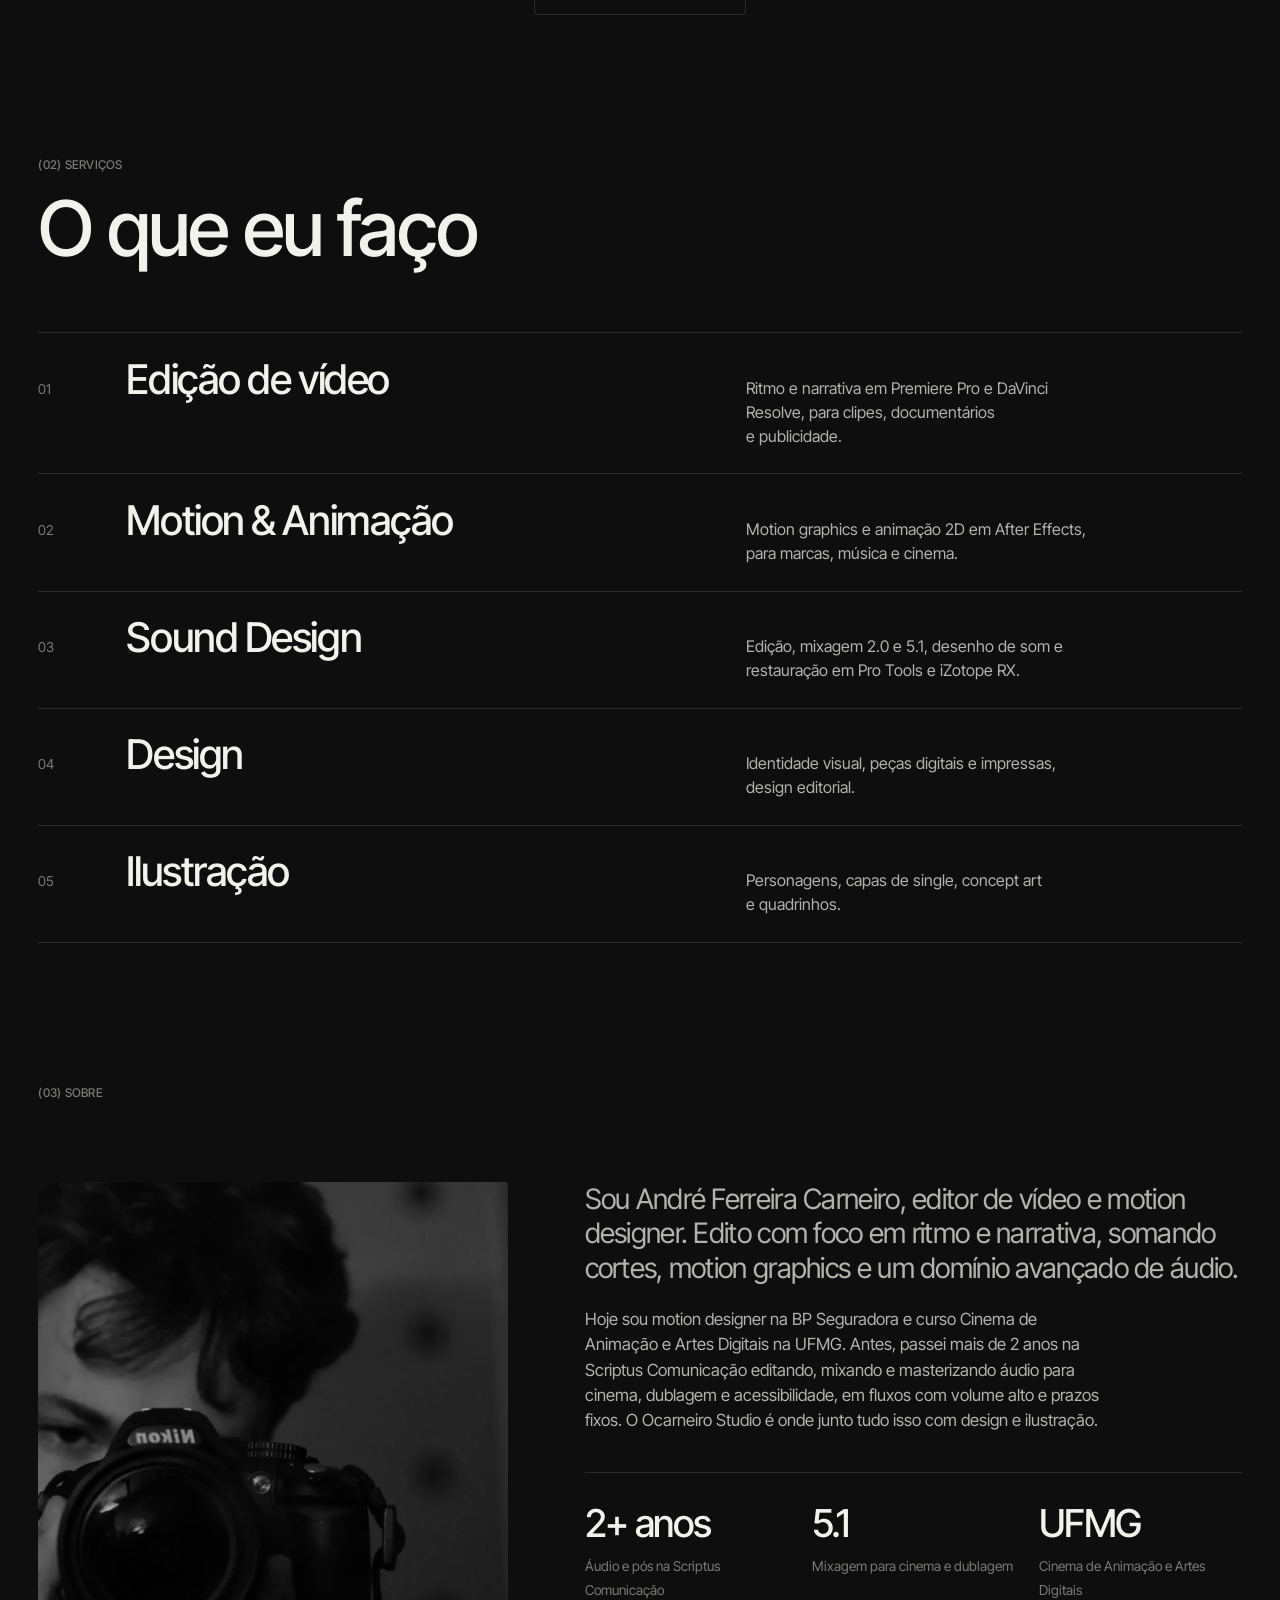
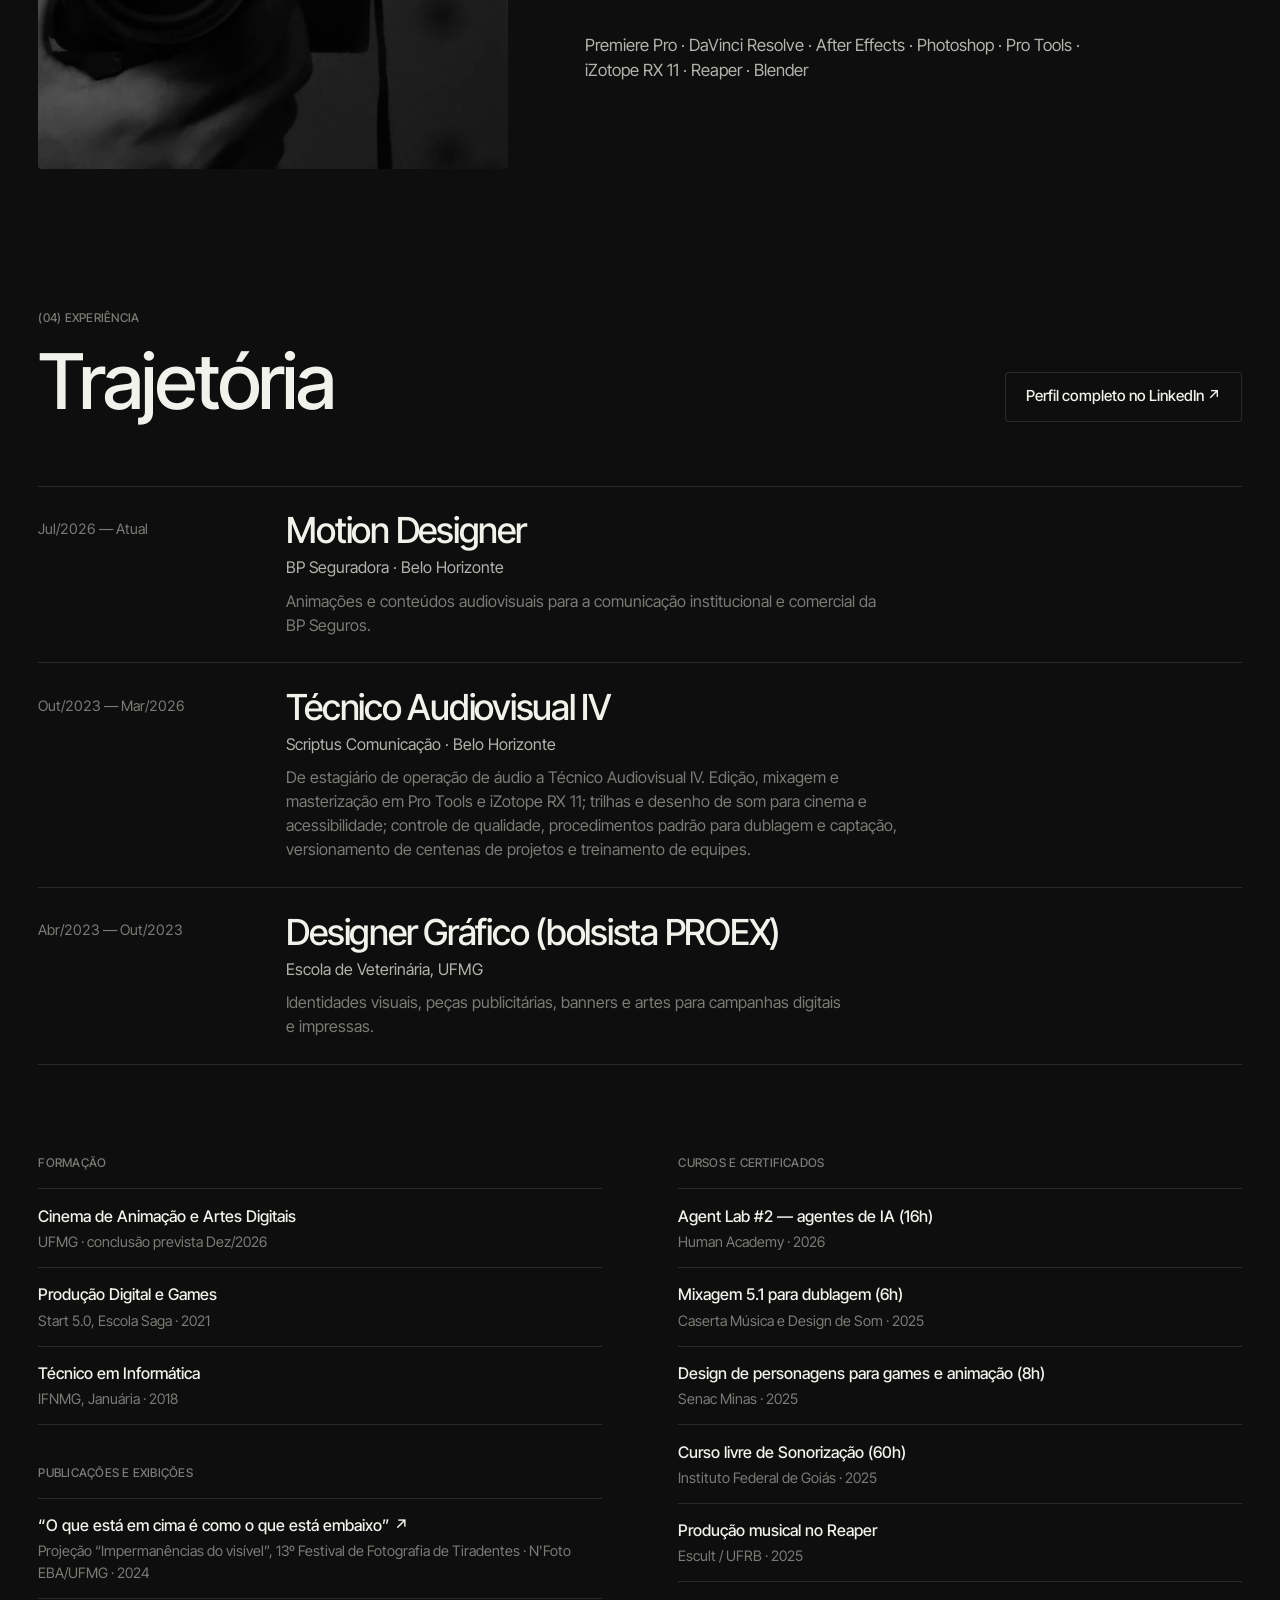
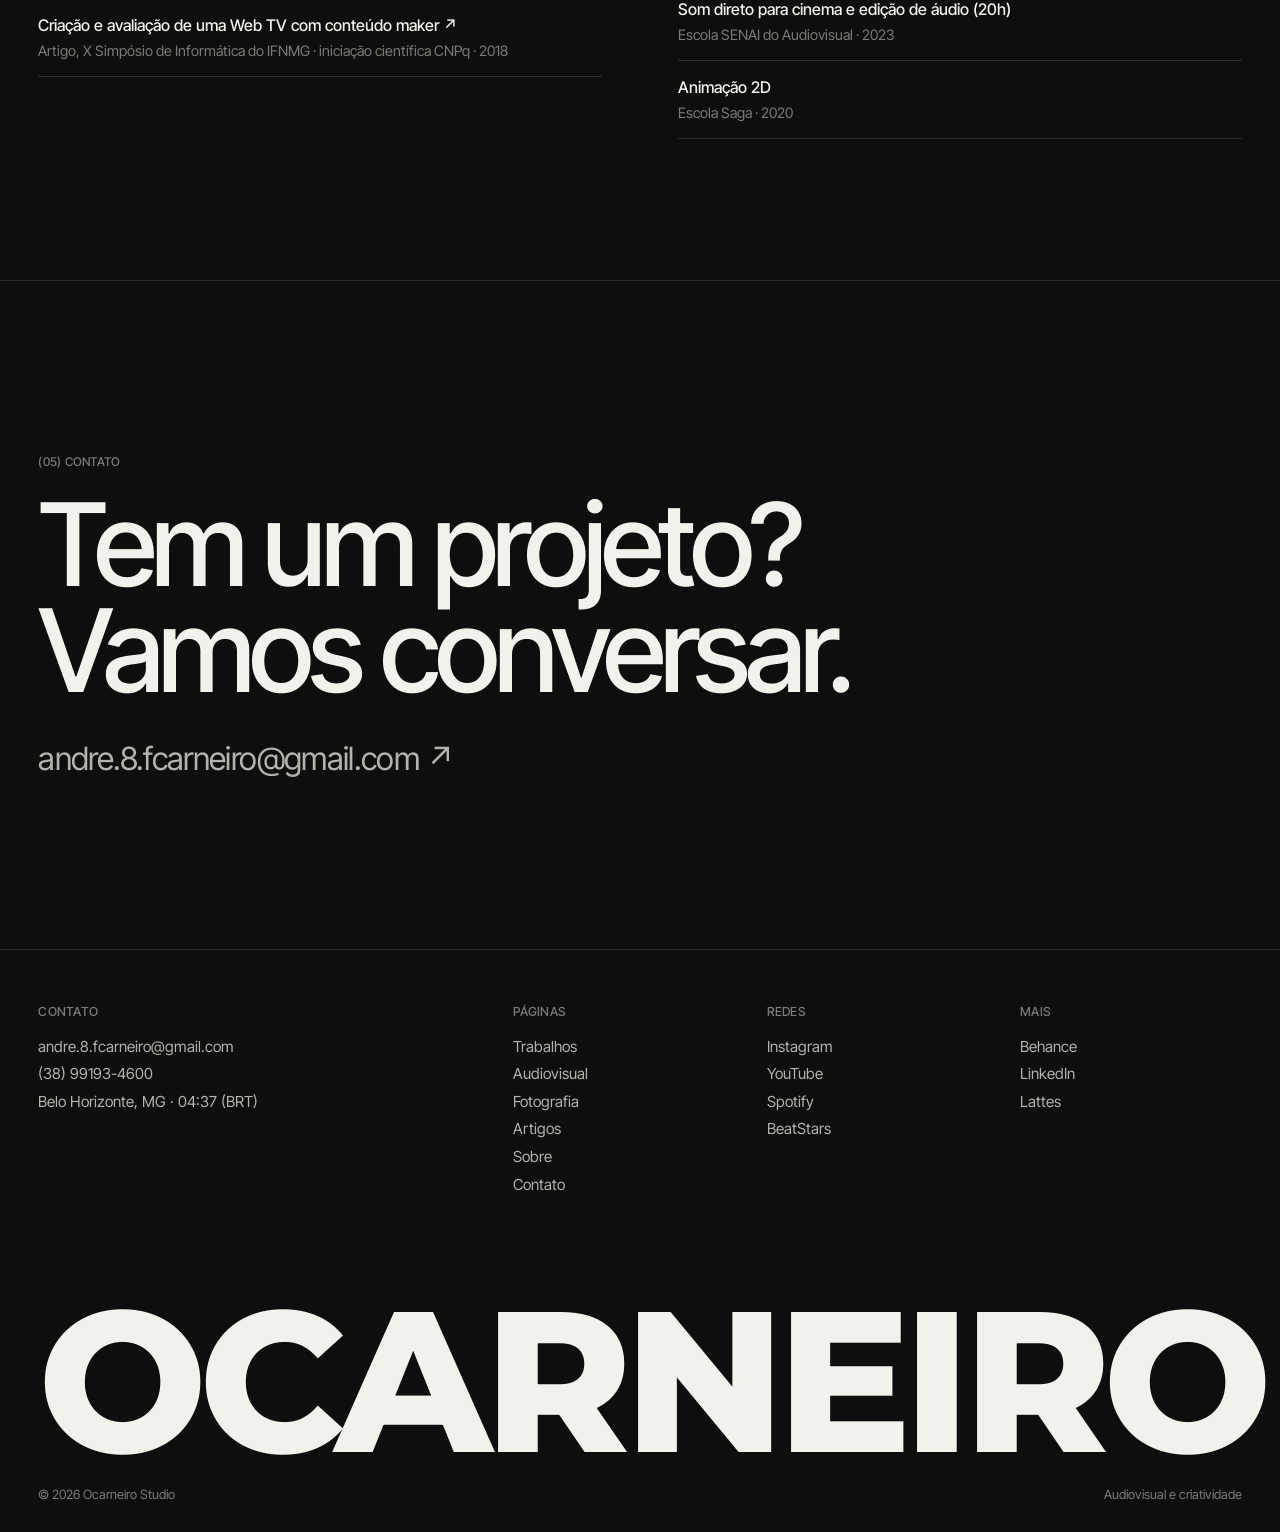
==== commit 4030bbeb: "Ajustes de diagramação no celular Margem nas páginas de projeto, créditos em lista, capa única em 16" ====
--- a/index.html
+++ b/index.html
@@ -113,7 +113,8 @@
             </ul>
           </div>
           <div>
-            <span class="rotulo">Cursos e certificados</span>
+            <details class="recolher" open>
+            <summary><span class="rotulo">Cursos e certificados</span></summary>
             <ul class="lista-simples">
               <li><b>Agent Lab #2 — agentes de IA (16h)</b><span>Human Academy · 2026</span></li>
               <li><b>Mixagem 5.1 para dublagem (6h)</b><span>Caserta Música e Design de Som · 2025</span></li>
@@ -123,6 +124,7 @@
               <li><b>Som direto para cinema e edição de áudio (20h)</b><span>Escola SENAI do Audiovisual · 2023</span></li>
               <li><b>Animação 2D</b><span>Escola Saga · 2020</span></li>
             </ul>
+            </details>
           </div>
         </div>
       </div>
--- a/assets/css/style.css
+++ b/assets/css/style.css
@@ -186,7 +186,7 @@
 .numeros b { display: block; font-size: clamp(1.6rem, 3vw, 2.6rem); font-weight: 500; letter-spacing: -.04em; }
 .numeros span { font-size: .85rem; color: var(--texto-3); }
 .ferramentas { font-size: .85rem; color: var(--texto-3); margin-top: 2rem; }
-@media (max-width: 860px) { .sobre { grid-template-columns: 1fr; } .sobre .retrato { aspect-ratio: 16 / 11; } }
+@media (max-width: 860px) { .sobre { grid-template-columns: 1fr; } .sobre .retrato { aspect-ratio: 1 / 1; } }
 @media (max-width: 520px) { .numeros { grid-template-columns: 1fr 1fr; } }
 
 /* ---------- Chamada final ---------- */
@@ -197,7 +197,7 @@
 .chamada .acoes { display: flex; flex-wrap: wrap; gap: .8rem; margin-top: 2.2rem; }
 
 /* ---------- Página de trabalho ---------- */
-.trabalho-topo { padding: 140px 0 32px; }
+.trabalho-topo { padding-top: 140px; padding-bottom: 32px; }
 .voltar { font-size: .9rem; color: var(--texto-3); transition: color .2s; }
 .voltar:hover { color: var(--texto); }
 .trabalho-topo h1 { font-size: clamp(2.8rem, 9vw, 8rem); letter-spacing: -.05em; line-height: .92; margin: 1.6rem 0 2rem; }
@@ -456,3 +456,154 @@
 .nota-som { font-size: .85rem; color: var(--texto-3); margin-top: 1rem; }
 .som-video video { width: 100%; border-radius: var(--raio); background: #000; }
 .galeria.pequena { max-width: 760px; }
+
+/* ==========================================================
+   AJUSTES DE CELULAR
+   Quebras de linha mais equilibradas e layout pensado para telas estreitas.
+   ========================================================== */
+h1, h2, h3, h4, .texto-sobre, .lead { text-wrap: balance; }
+p, li, dd { text-wrap: pretty; }
+
+@media (max-width: 600px) {
+  :root { --gutter: 20px; }
+  body { font-size: 15.5px; }
+
+  /* títulos */
+  .titulo-secao { font-size: 2.15rem; line-height: 1.02; }
+  .pagina-topo { padding: 112px 0 36px; }
+  .pagina-topo h1 { font-size: 2.75rem; line-height: .95; }
+  .pagina-topo .lead { font-size: 1.02rem; }
+  .secao { padding: 64px 0; }
+  .secao-topo { margin-bottom: 28px; }
+  .secao-topo .rotulo { margin-bottom: .6rem; }
+
+  /* capa */
+  .hero { padding: 96px 0 22px; }
+  .hero h1 { font-size: 2.15rem; line-height: 1; letter-spacing: -.04em; max-width: none; }
+  .hero h1 span { display: block; margin-top: .9rem; font-size: 1.15rem; line-height: 1.35; letter-spacing: -.01em; font-weight: 400; color: var(--texto-2); max-width: 30ch; }
+  .hero-pe { grid-template-columns: 1fr 1fr; gap: 1rem; margin-top: 36px; font-size: .8rem; }
+  .hero-pe > div:first-child { grid-column: 1 / -1; }
+  .hero-pe .direita { text-align: left; }
+
+  /* filtros numa linha que desliza */
+  .filtros { flex-wrap: nowrap; overflow-x: auto; margin: 0 calc(var(--gutter) * -1); padding: 4px var(--gutter) 10px; scrollbar-width: none; gap: 1.2rem; }
+  .filtros::-webkit-scrollbar { display: none; }
+  .filtros button { white-space: nowrap; flex: none; }
+
+  /* lista de trabalhos */
+  .projeto { padding: 18px 0 22px; }
+  .projeto .info { margin-top: 12px; gap: .25rem 1rem; }
+  .projeto h3 { font-size: 1.15rem; }
+  .projeto .meta { font-size: .82rem; }
+  .projeto .ver { font-size: .82rem; }
+
+  /* serviços */
+  .servico { grid-template-columns: 2rem 1fr; gap: .3rem 1rem; padding: 1.2rem 0; }
+  .servico h3 { font-size: 1.5rem; }
+  .servico p { font-size: .92rem; }
+
+  /* sobre */
+  .sobre { gap: 24px; }
+  .sobre .texto-sobre { font-size: 1.22rem; line-height: 1.3; }
+  .sobre p { font-size: .97rem; }
+  .numeros { grid-template-columns: 1fr; gap: 0; margin-top: 1.6rem; padding-top: 0; border-top: 0; }
+  .numeros > div { display: flex; align-items: baseline; justify-content: space-between; gap: 1rem; padding: .8rem 0; border-top: 1px solid var(--linha); }
+  .numeros b { font-size: 1.35rem; }
+  .numeros span { font-size: .8rem; text-align: right; }
+
+  /* experiência */
+  .item-tempo { padding: 1.2rem 0; }
+  .item-tempo h3 { font-size: 1.35rem; }
+  .item-tempo .onde { font-size: .92rem; }
+  .item-tempo p { font-size: .9rem; }
+  .formacao { gap: 36px; margin-top: 44px; }
+  .lista-simples li { padding: .75rem 0; }
+  .lista-simples b { font-size: .95rem; }
+  .lista-simples span { font-size: .8rem; }
+  details.recolher summary { cursor: pointer; list-style: none; display: flex; justify-content: space-between; align-items: baseline; }
+  details.recolher summary::-webkit-details-marker { display: none; }
+  details.recolher summary::after { content: "+"; font-size: 1.2rem; color: var(--laranja); }
+  details.recolher[open] summary::after { content: "–"; }
+
+  /* chamada final e rodapé */
+  .chamada { padding: 72px 0; }
+  .chamada h2 { font-size: 2.5rem; }
+  .chamada .email-grande { font-size: 1.05rem; word-break: normal; overflow-wrap: anywhere; }
+  .rodape { padding: 44px 0 24px; }
+  .rodape-colunas { gap: 1.6rem 1rem; }
+
+  /* página de trabalho */
+  .trabalho-topo { padding-top: 104px; padding-bottom: 20px; }
+  .trabalho-topo h1 { font-size: 2.6rem; margin: 1.1rem 0 1.3rem; }
+  .trabalho-topo .lead { font-size: 1rem; }
+  .ficha { grid-template-columns: 1fr 1fr; gap: 1rem; margin-top: 1.6rem; }
+  .ficha dd { font-size: .92rem; }
+  .galeria { gap: 8px; padding-bottom: 56px; }
+  .proximo { padding: 36px 0 48px; }
+  .proximo strong { font-size: 2.1rem; }
+
+  /* destaque de som (Casa Cheia) */
+  .destaque-som { padding: 28px var(--gutter); }
+  .som-cabeca { display: block; }
+  .som-cabeca .rotulo { display: block; margin-bottom: .6rem; }
+  .papeis { gap: .1rem 1rem; }
+  .papeis li { font-size: 1.35rem; }
+  .papeis li + li::before { display: none; }
+  .onda-estatica { height: 72px; gap: 2px; }
+
+  /* audiovisual */
+  .canal-links { display: grid; grid-template-columns: 1fr 1fr; gap: .5rem; margin-top: 1.4rem; }
+  .canal-links .btn { justify-content: center; padding: .75rem .6rem; font-size: .88rem; }
+  .indice { flex-wrap: nowrap; overflow-x: auto; margin: 1.6rem calc(var(--gutter) * -1) 0; padding: 1rem var(--gutter) .4rem; scrollbar-width: none; }
+  .indice::-webkit-scrollbar { display: none; }
+  .indice a { white-space: nowrap; font-size: .88rem; }
+  .videos { gap: 24px; }
+  .video-card .txt { flex-direction: column; gap: .15rem; padding-top: .6rem; }
+  .video-card p { text-align: left; }
+  .video-card h3 { font-size: 1rem; }
+  .videos.vertical { gap: 12px; }
+  .compacto .videos { grid-template-columns: 1fr 1fr; gap: 20px 10px; }
+  .compacto .video-card h3 { font-size: .88rem; }
+  .compacto .video-card p { font-size: .75rem; }
+  .compacto .video-card .capa-yt::after { content: "▶"; padding: .3rem .5rem; left: 8px; bottom: 8px; }
+  .licenciar { flex-direction: column; gap: .1rem; font-size: .75rem; }
+  .loja-beats { padding: 20px; }
+  .loja-beats strong { font-size: 1.6rem; }
+  .faixa-som { gap: .9rem; }
+
+  /* fotografia */
+  .serie-topo { gap: 1rem; margin-bottom: 22px; }
+  .serie-texto p { font-size: .95rem; }
+  .carrossel-nav { padding-top: 10px; }
+
+  /* artigos */
+  .artigo-item { padding: 1.4rem 0; }
+  .artigo-item h2 { font-size: 1.35rem; }
+  .artigo-item p { font-size: .92rem; }
+  .artigo { padding-top: 104px; }
+  .artigo h1 { font-size: 2.05rem; line-height: 1.02; }
+  .texto { font-size: 1.02rem; line-height: 1.68; }
+  .texto h2 { font-size: 1.45rem; margin-top: 2.4rem; }
+  .texto h3 { font-size: 1.15rem; }
+  .texto .viz { margin: 2rem calc(var(--gutter) * -1); }
+  .viz-card { border-radius: 0; border-left: 0; border-right: 0; }
+
+  /* contato */
+  .contato-grade { padding: 36px 0 56px; gap: 40px; }
+  .contato-link { padding: 1rem 0; }
+  .contato-link strong { font-size: 1.1rem; }
+}
+details.recolher > summary { list-style: none; }
+details.recolher > summary::-webkit-details-marker { display: none; }
+@media (min-width: 601px) { details.recolher > summary { pointer-events: none; } }
+
+/* ---------- celular: ajustes finais ---------- */
+@media (max-width: 760px) {
+  .projeto .tira.uma { height: auto; aspect-ratio: 16 / 9; }
+  .rodape-gigante { font-size: 14.4vw; letter-spacing: -.045em; }
+  .projeto .tira, .projeto .tira.duas { scroll-padding-inline: var(--gutter); }
+}
+.creditos { list-style: none; padding: 0; margin: 1.6rem 0 0; max-width: 60ch; display: grid; gap: .55rem; font-size: .95rem; color: var(--texto-2); }
+.creditos li { display: grid; grid-template-columns: minmax(9rem, 14rem) 1fr; gap: 1rem; }
+.creditos span { color: var(--texto-3); }
+@media (max-width: 600px) { .creditos li { grid-template-columns: 1fr; gap: .1rem; } .creditos { gap: .8rem; } }
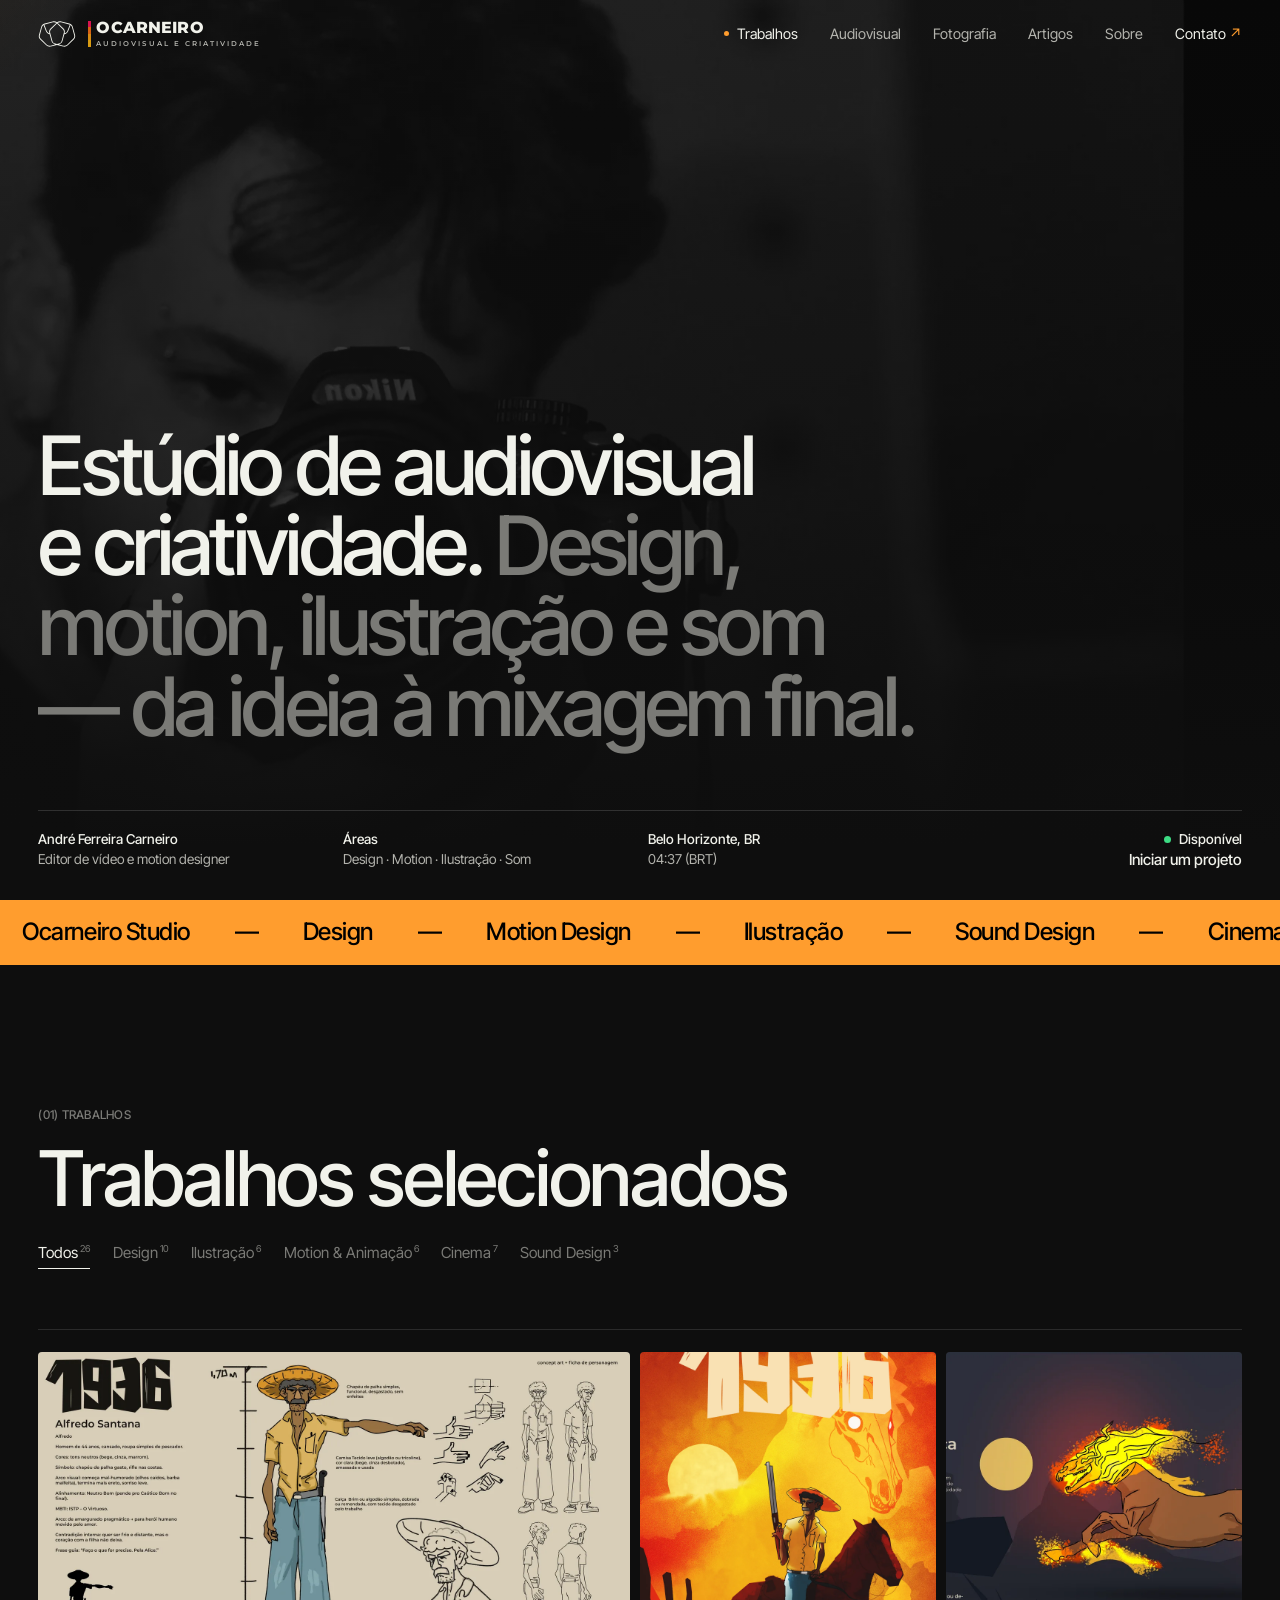
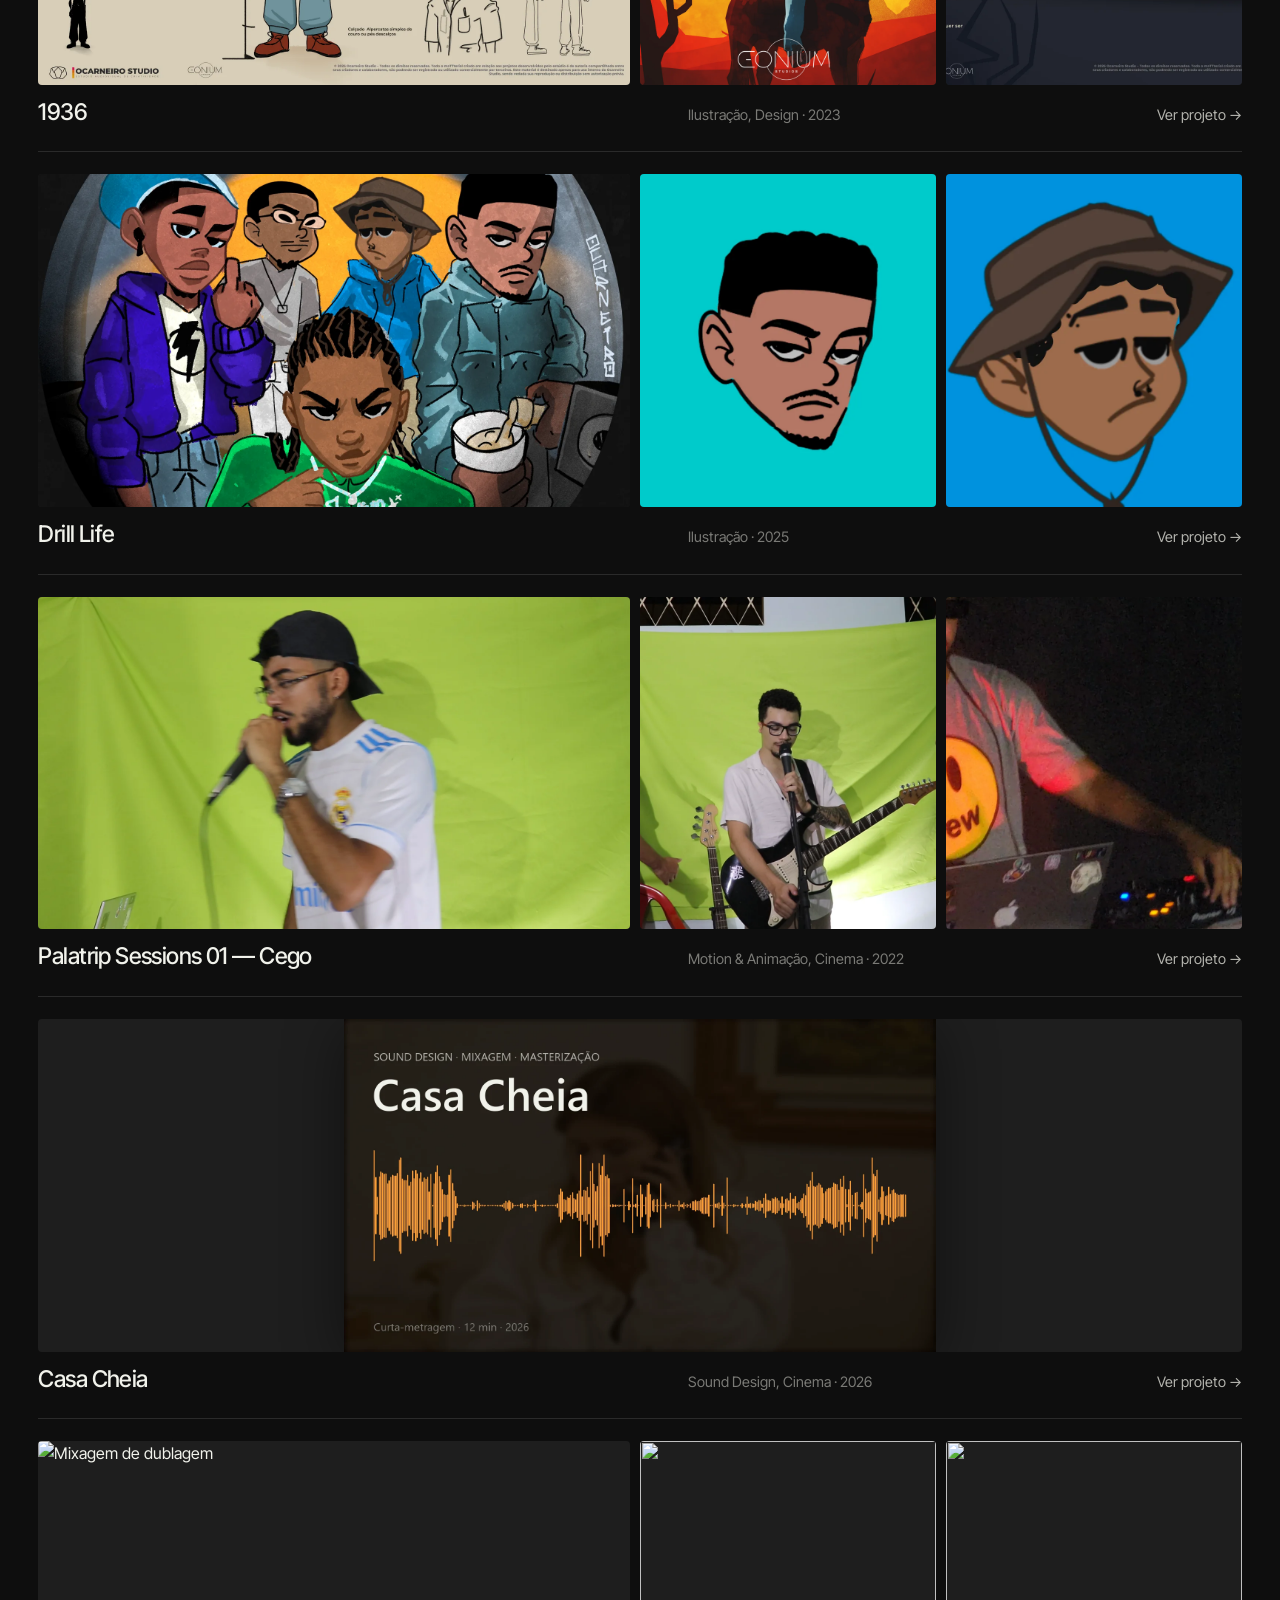
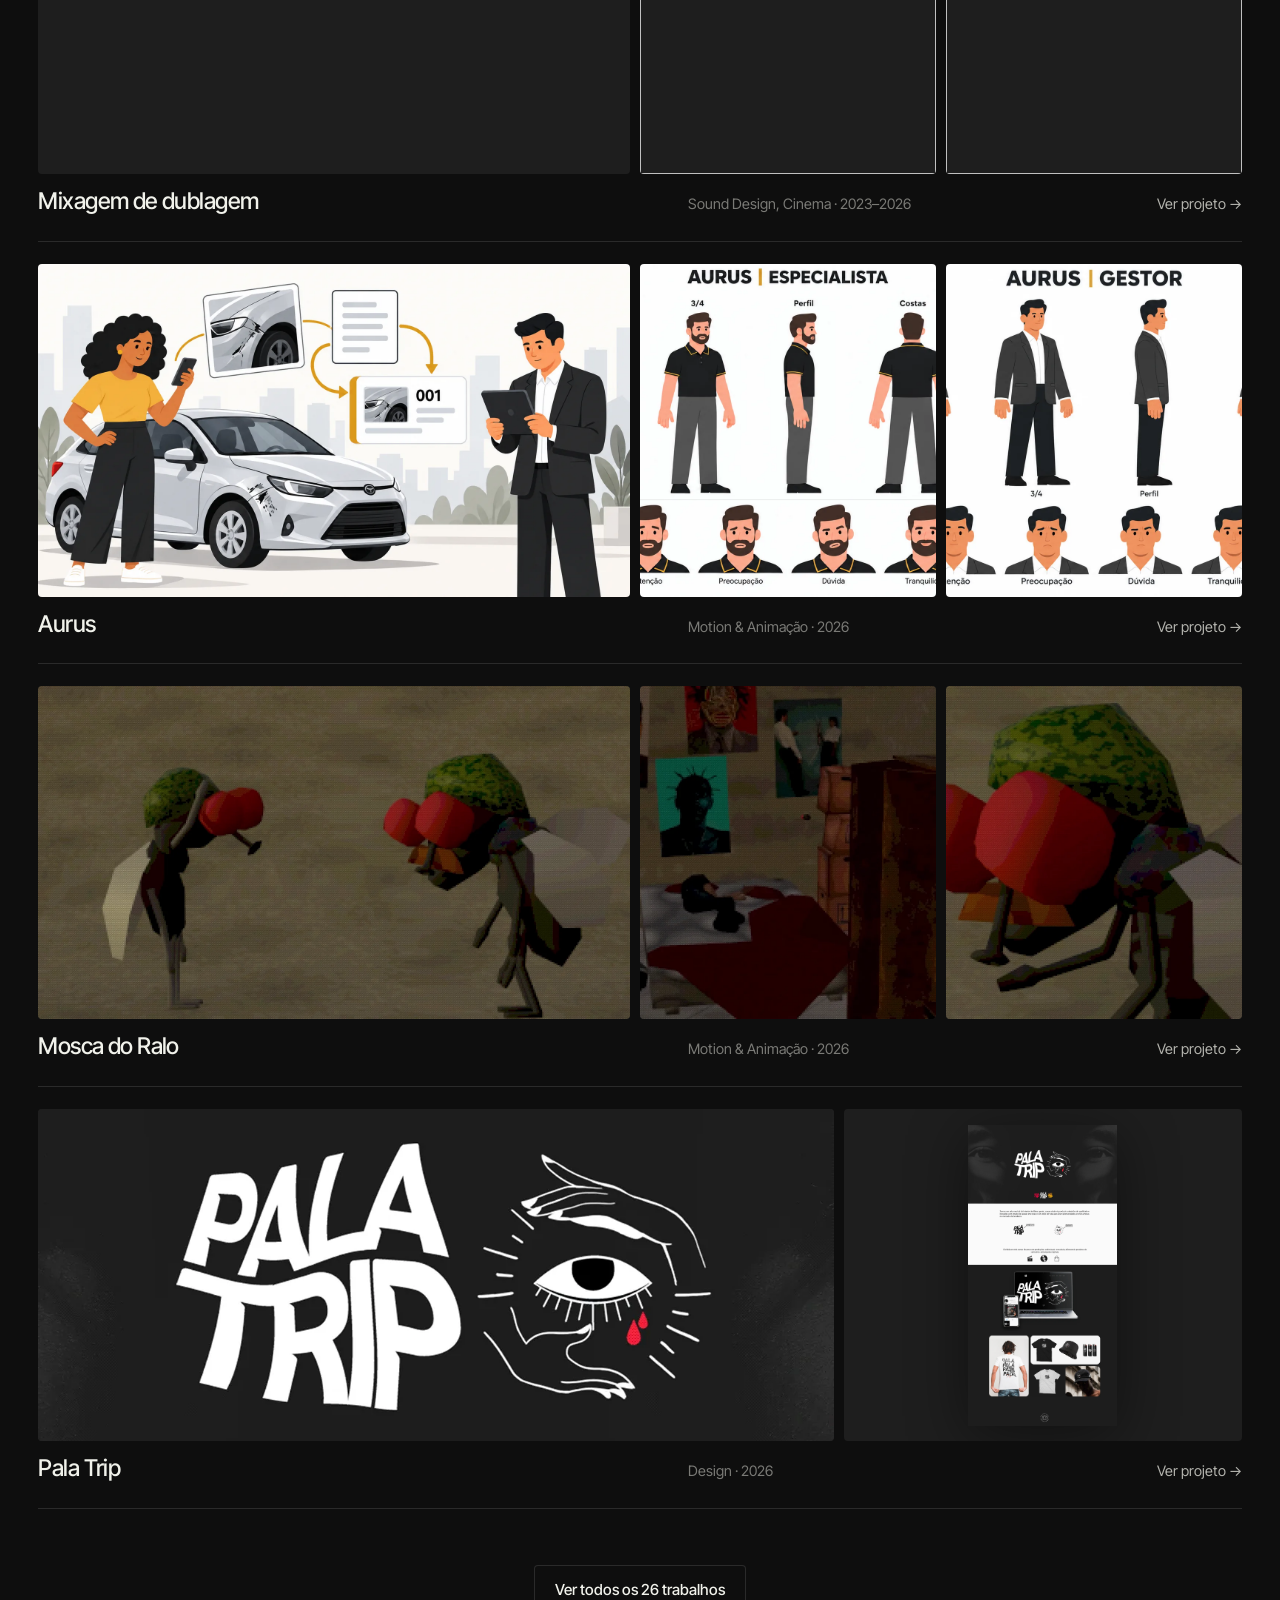
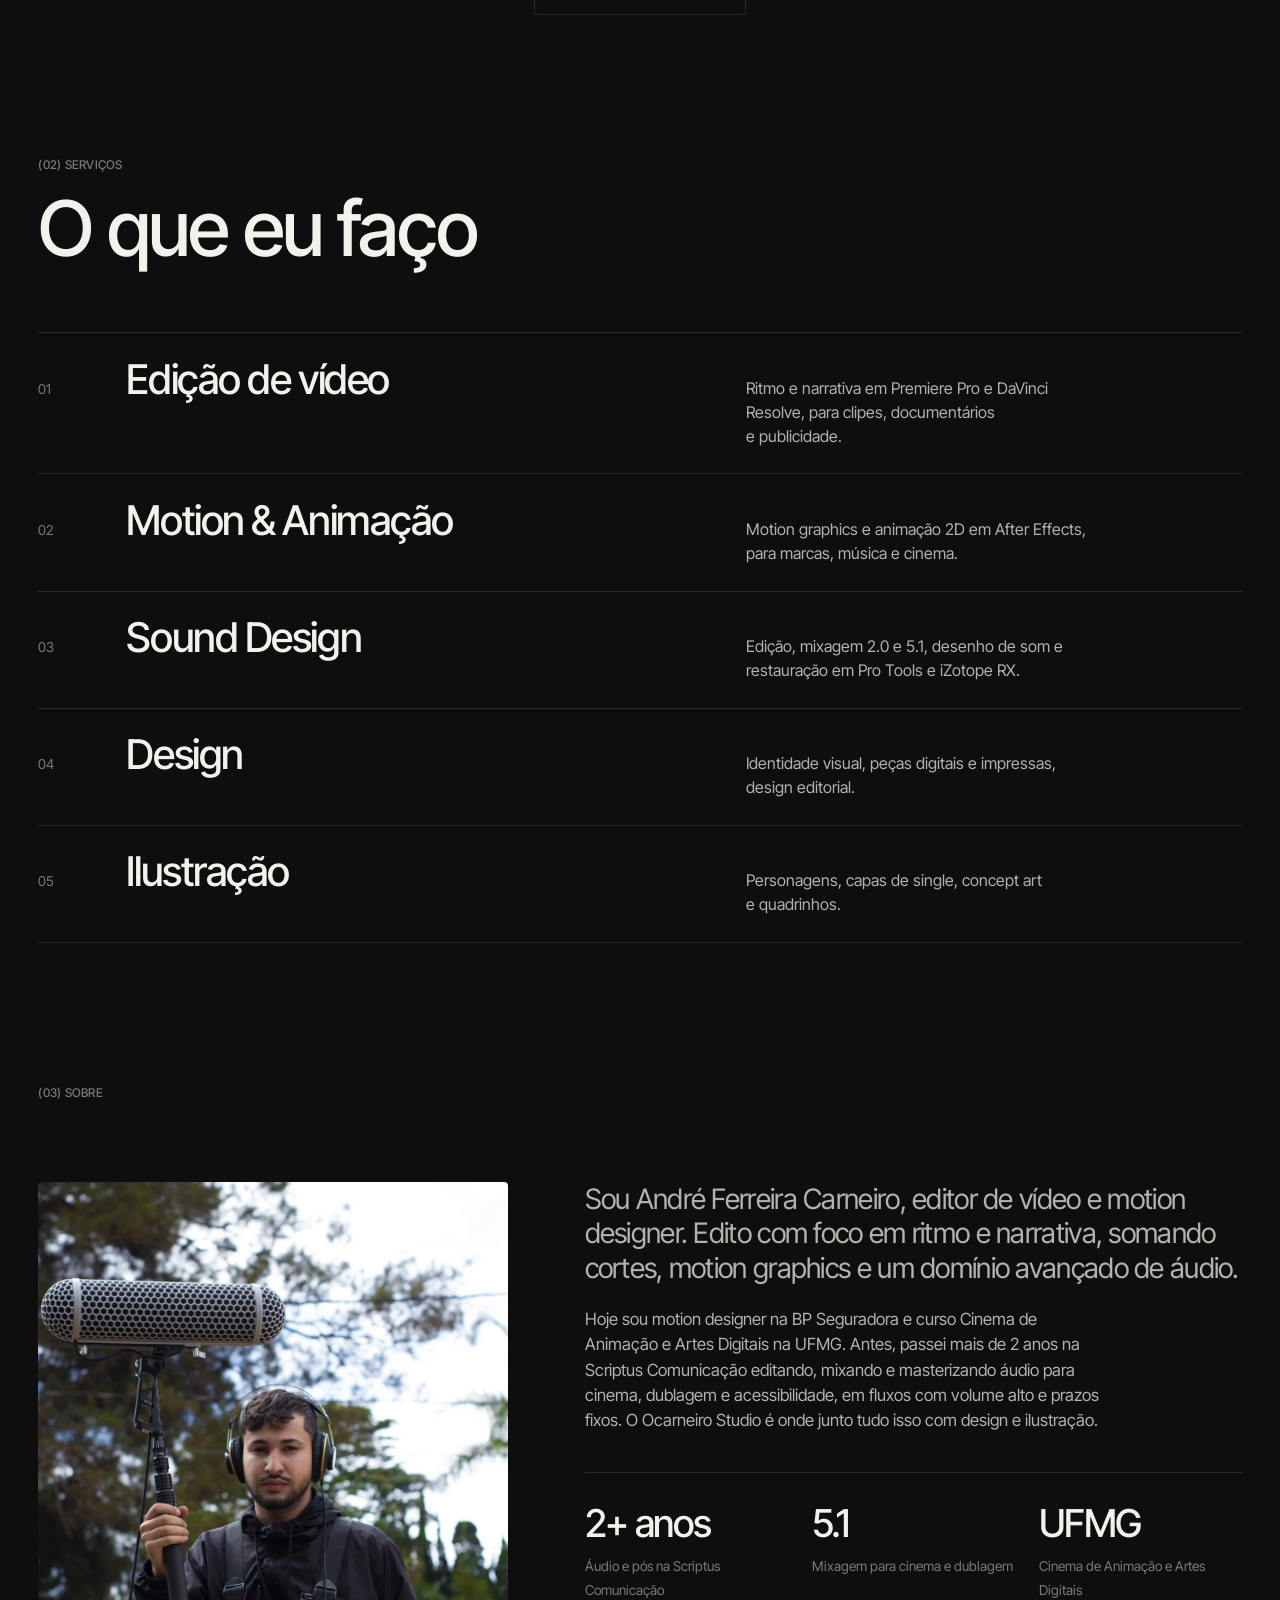
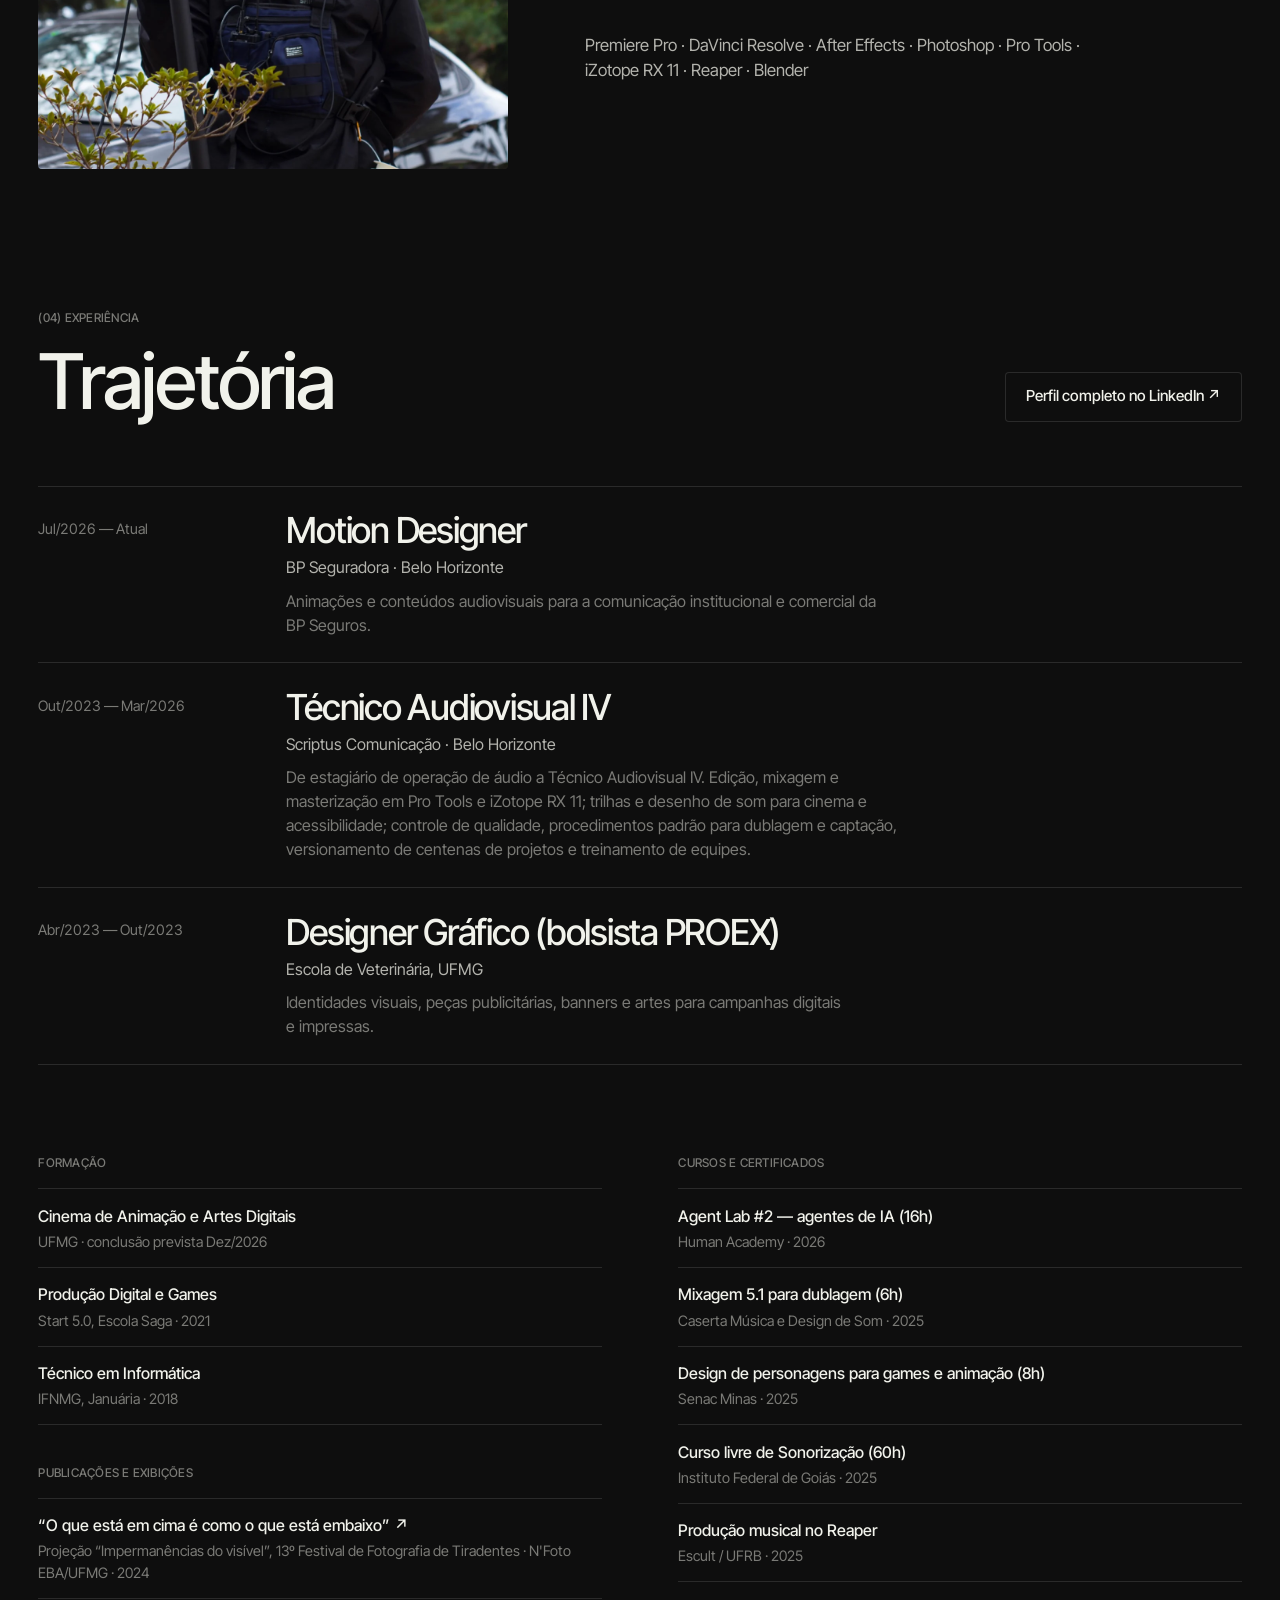
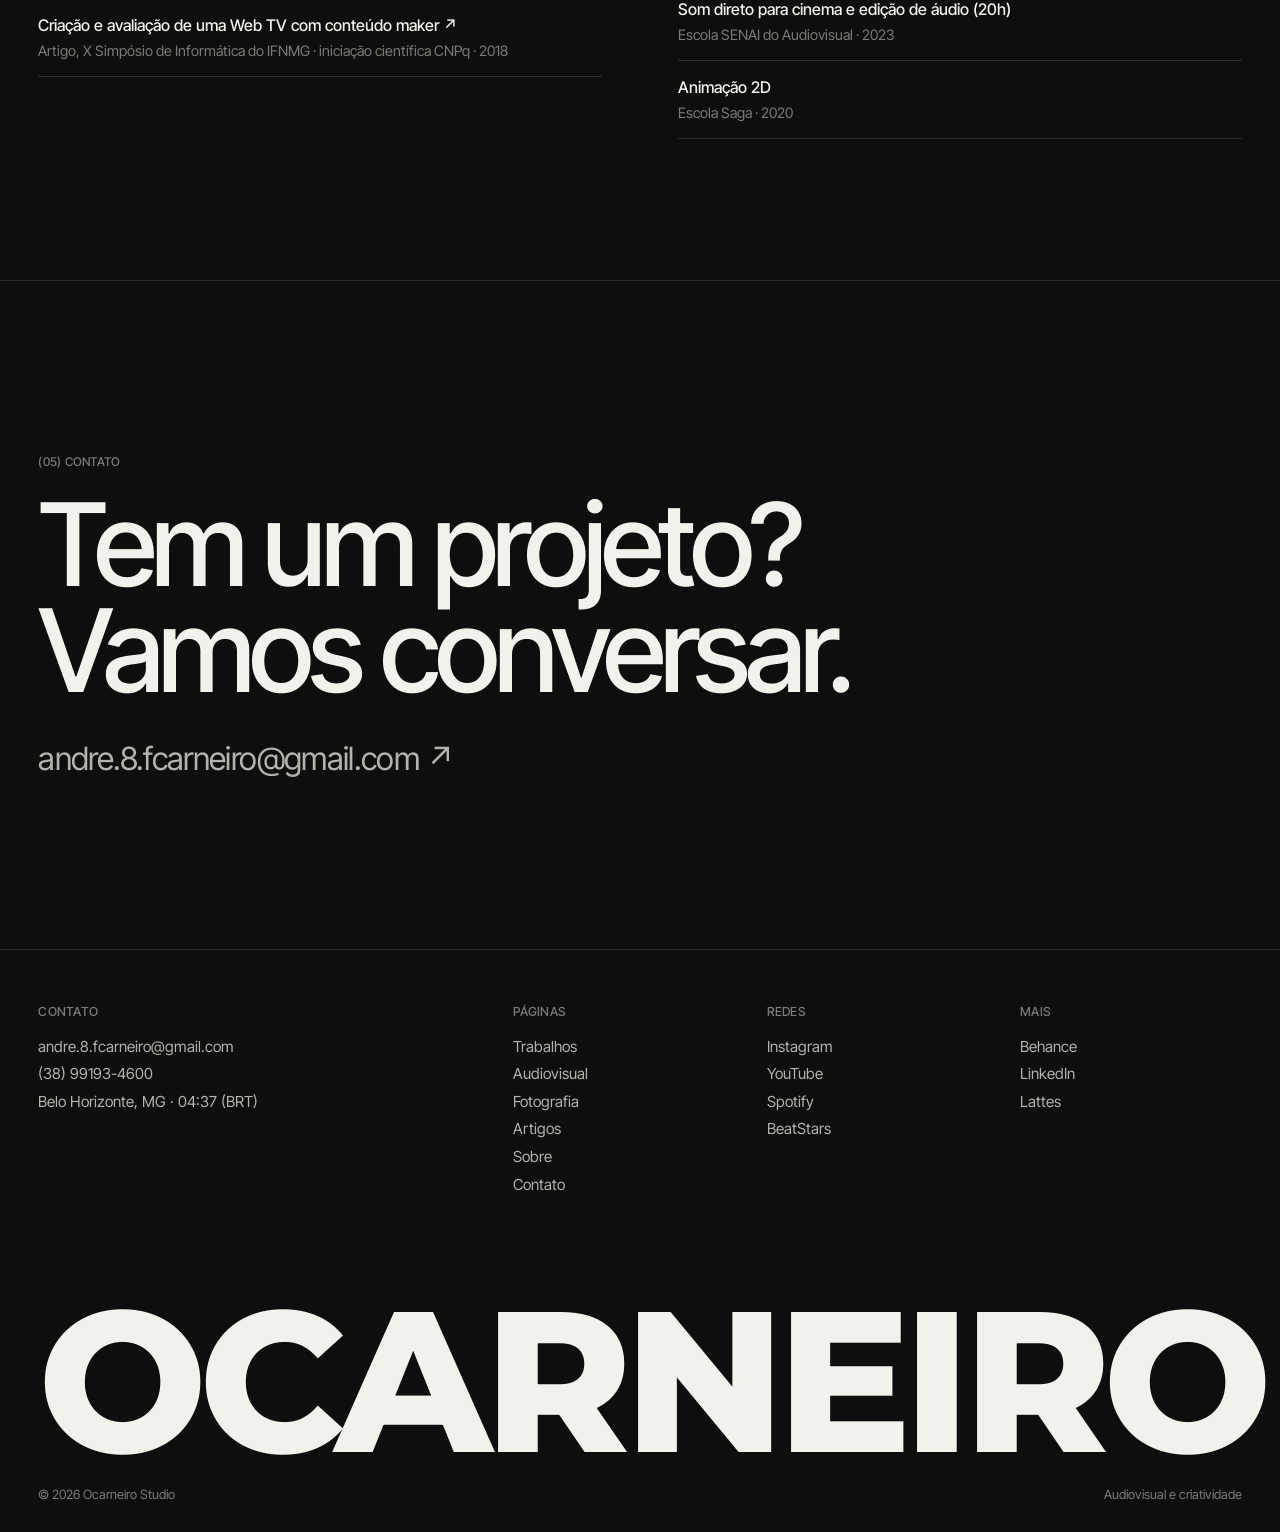
==== commit bae3c940: "Sobre com foto nova, mixagem de dublagem, beats, vídeo da série e proximidade com voz Co-Authored-By" ====
--- a/index.html
+++ b/index.html
@@ -74,7 +74,7 @@
       <div class="container">
         <div class="secao-topo"><div><span class="rotulo">(03) Sobre</span></div></div>
         <div class="sobre">
-          <div class="retrato revelar"><img src="assets/img/hero.webp" alt="André Ferreira Carneiro com uma câmera" loading="lazy"></div>
+          <div class="retrato revelar"><img src="assets/img/sobre.webp" alt="André Ferreira Carneiro no set, com boom e fones de ouvido" loading="lazy"></div>
           <div class="revelar">
             <p class="texto-sobre">Sou André Ferreira Carneiro, editor de vídeo e motion designer. Edito com foco em ritmo e narrativa, somando cortes, motion graphics e um domínio avançado de áudio.</p>
             <p>Hoje sou motion designer na BP Seguradora e curso Cinema de Animação e Artes Digitais na UFMG. Antes, passei mais de 2 anos na Scriptus Comunicação editando, mixando e masterizando áudio para cinema, dublagem e acessibilidade, em fluxos com volume alto e prazos fixos. O Ocarneiro Studio é onde junto tudo isso com design e ilustração.</p>
--- a/assets/css/style.css
+++ b/assets/css/style.css
@@ -179,14 +179,14 @@
 /* ---------- Sobre ---------- */
 .sobre { display: grid; grid-template-columns: minmax(0, 5fr) minmax(0, 7fr); gap: clamp(32px, 6vw, 96px); align-items: start; }
 .sobre .retrato { aspect-ratio: 4 / 5; overflow: hidden; background: var(--fundo-3); border-radius: var(--raio); }
-.sobre .retrato img { width: 100%; height: 100%; object-fit: cover; object-position: 20% center; filter: grayscale(1) contrast(1.05); }
+.sobre .retrato img { width: 100%; height: 100%; object-fit: cover; object-position: 50% 40%; }
 .sobre .texto-sobre { font-size: clamp(1.3rem, 2.2vw, 2rem); letter-spacing: -.025em; line-height: 1.22; margin: 0 0 1.4rem; }
 .sobre p { color: var(--texto-2); font-size: 1.05rem; max-width: 52ch; }
 .numeros { display: grid; grid-template-columns: repeat(3, minmax(0, 1fr)); gap: 1.5rem; margin-top: 2.4rem; padding-top: 1.4rem; border-top: 1px solid var(--linha); }
 .numeros b { display: block; font-size: clamp(1.6rem, 3vw, 2.6rem); font-weight: 500; letter-spacing: -.04em; }
 .numeros span { font-size: .85rem; color: var(--texto-3); }
 .ferramentas { font-size: .85rem; color: var(--texto-3); margin-top: 2rem; }
-@media (max-width: 860px) { .sobre { grid-template-columns: 1fr; } .sobre .retrato { aspect-ratio: 1 / 1; } }
+@media (max-width: 860px) { .sobre { grid-template-columns: 1fr; } .sobre .retrato { aspect-ratio: 4 / 5; } }
 @media (max-width: 520px) { .numeros { grid-template-columns: 1fr 1fr; } }
 
 /* ---------- Chamada final ---------- */
@@ -607,3 +607,7 @@
 .creditos li { display: grid; grid-template-columns: minmax(9rem, 14rem) 1fr; gap: 1rem; }
 .creditos span { color: var(--texto-3); }
 @media (max-width: 600px) { .creditos li { grid-template-columns: 1fr; gap: .1rem; } .creditos { gap: .8rem; } }
+.projeto .tira.uma .quadro.inteira img { padding: 0; }
+.serie-filme { border-top: 1px solid var(--linha); }
+.serie-filme .serie-video { margin-top: 0; }
+.serie-filme .serie-video video { max-width: none; aspect-ratio: 16 / 9; }
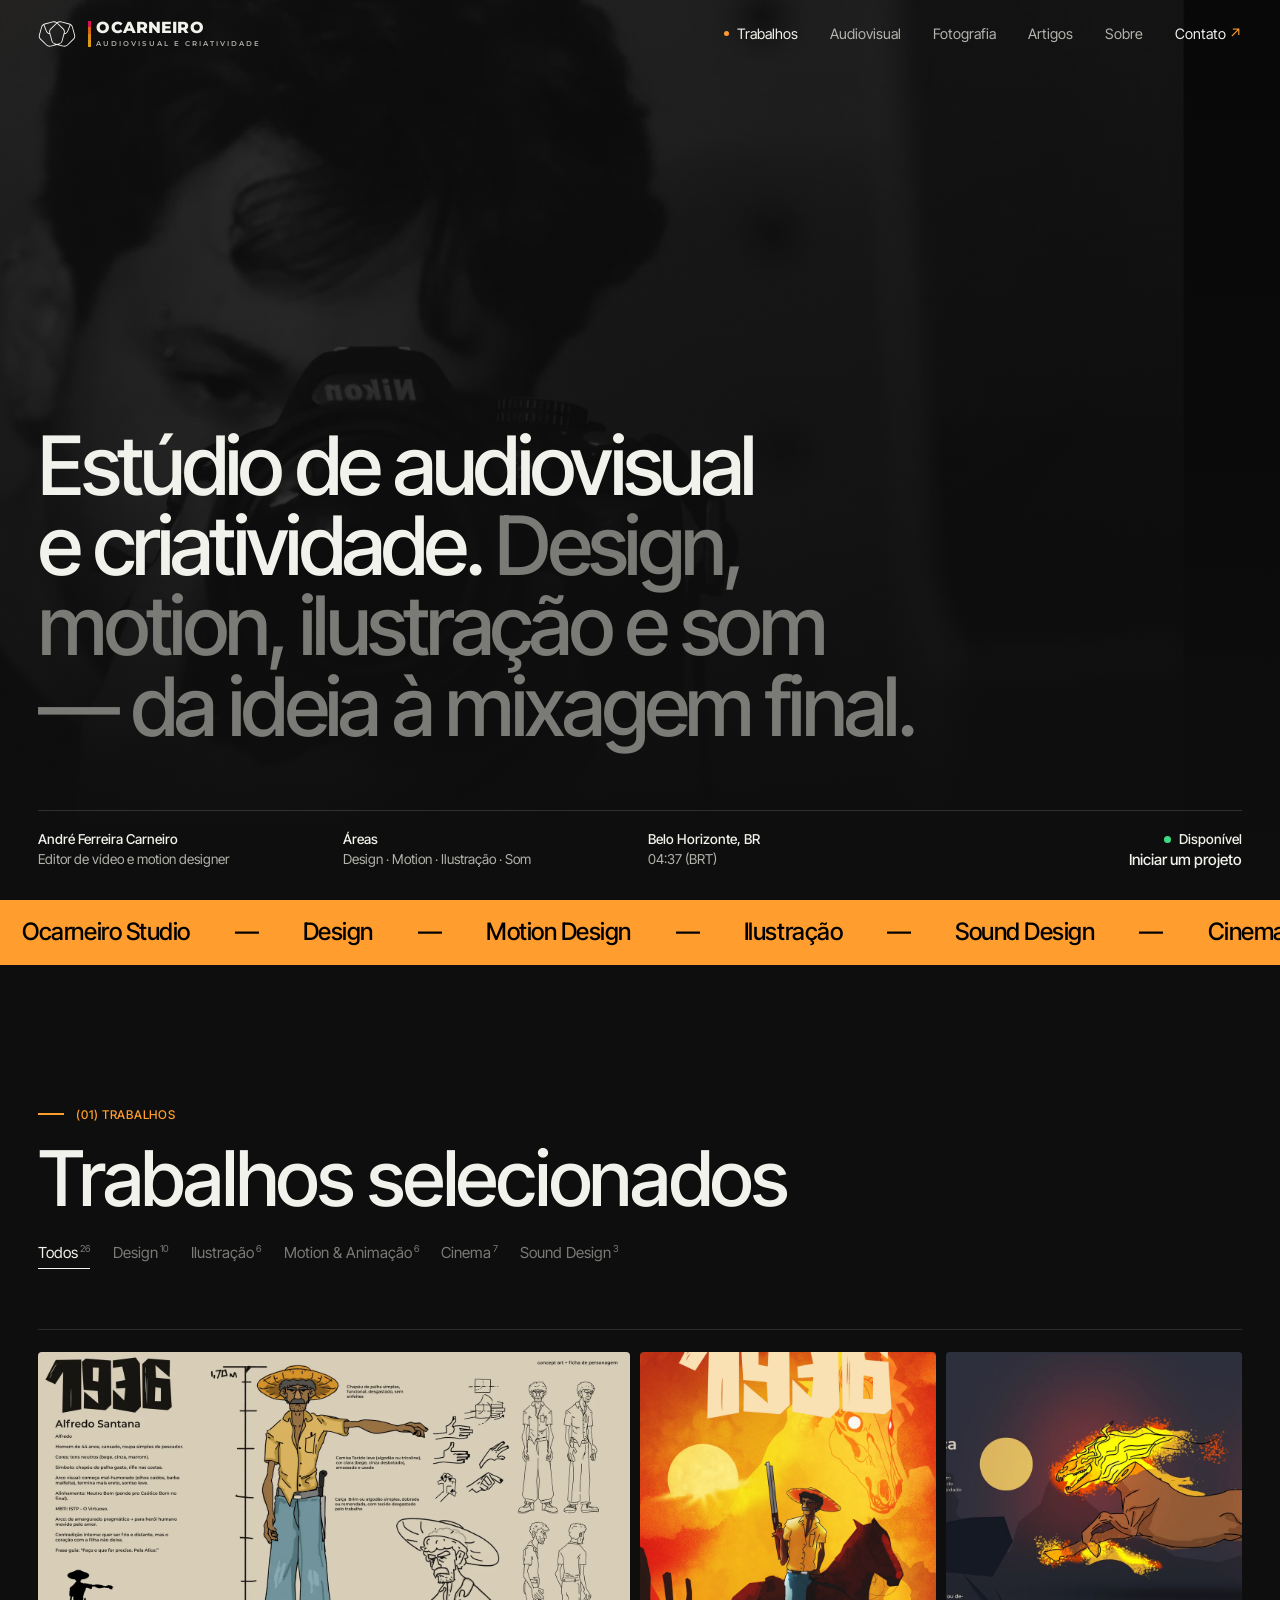
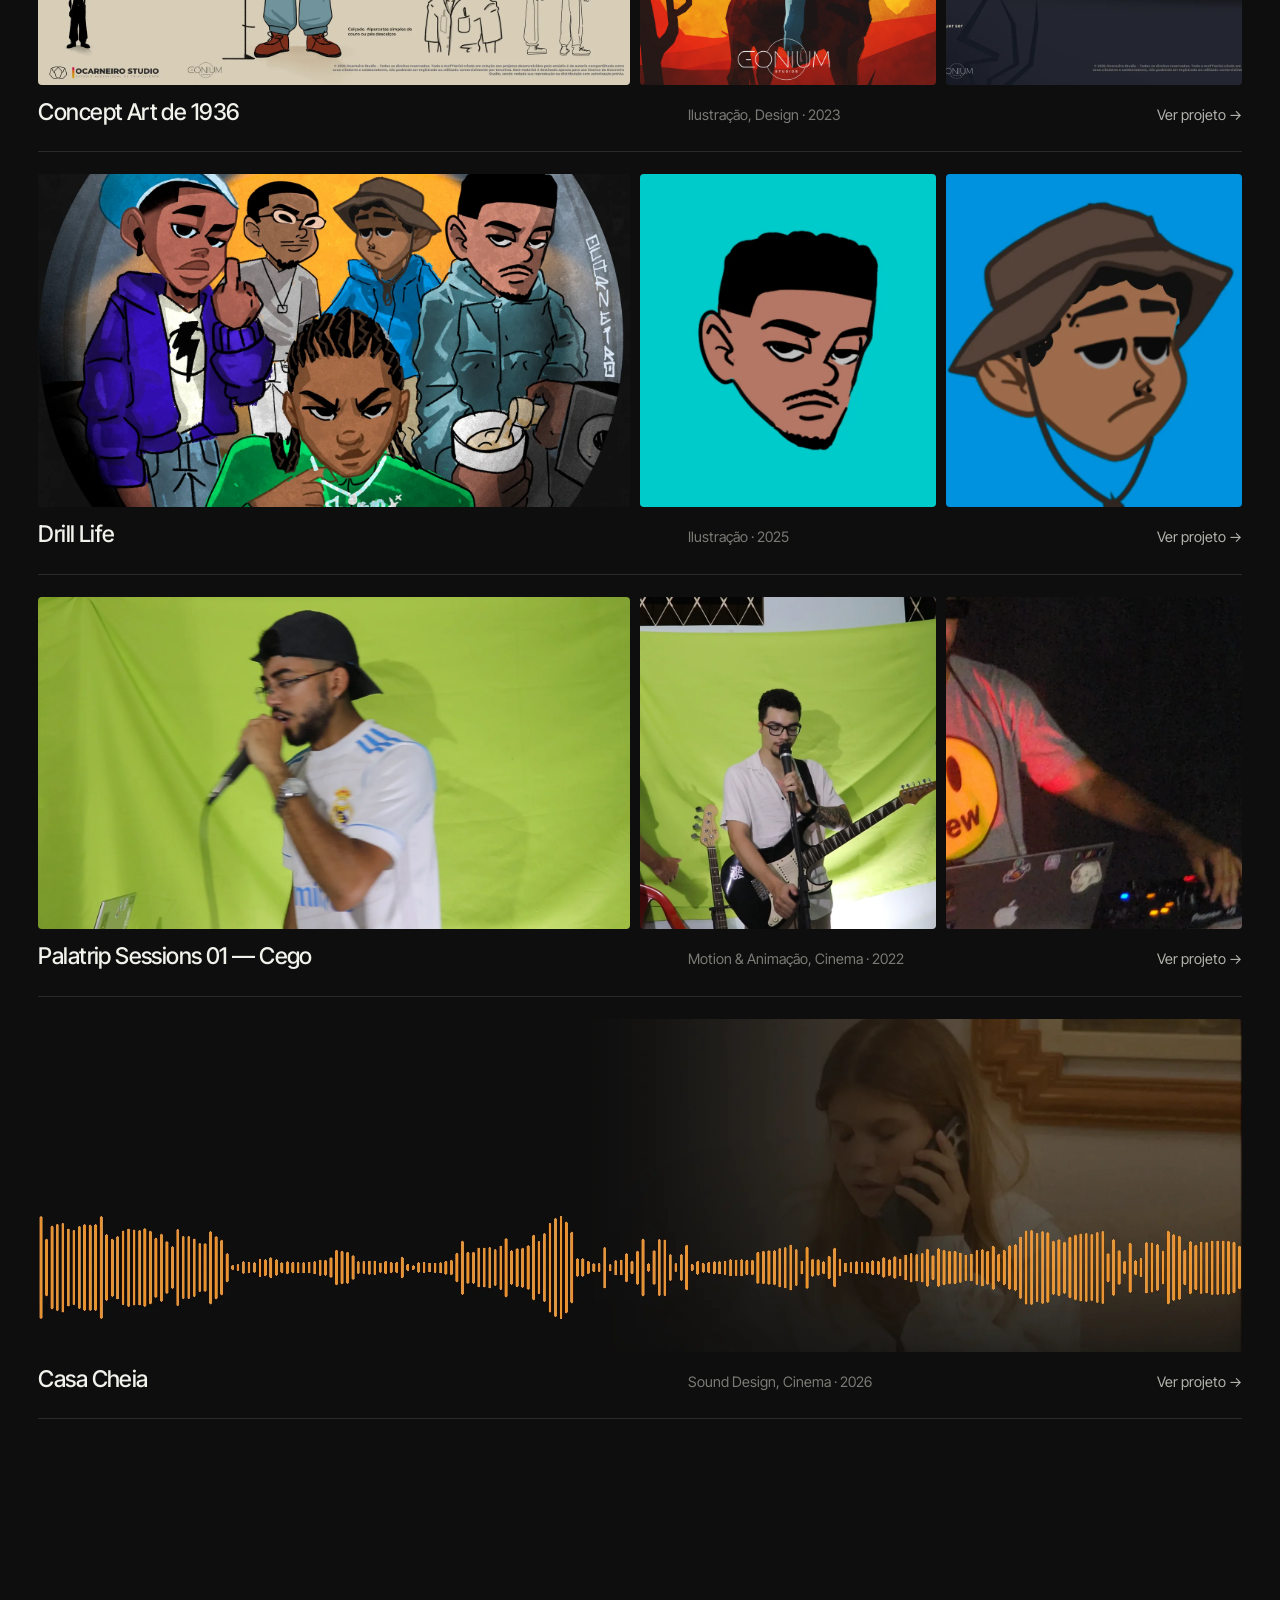
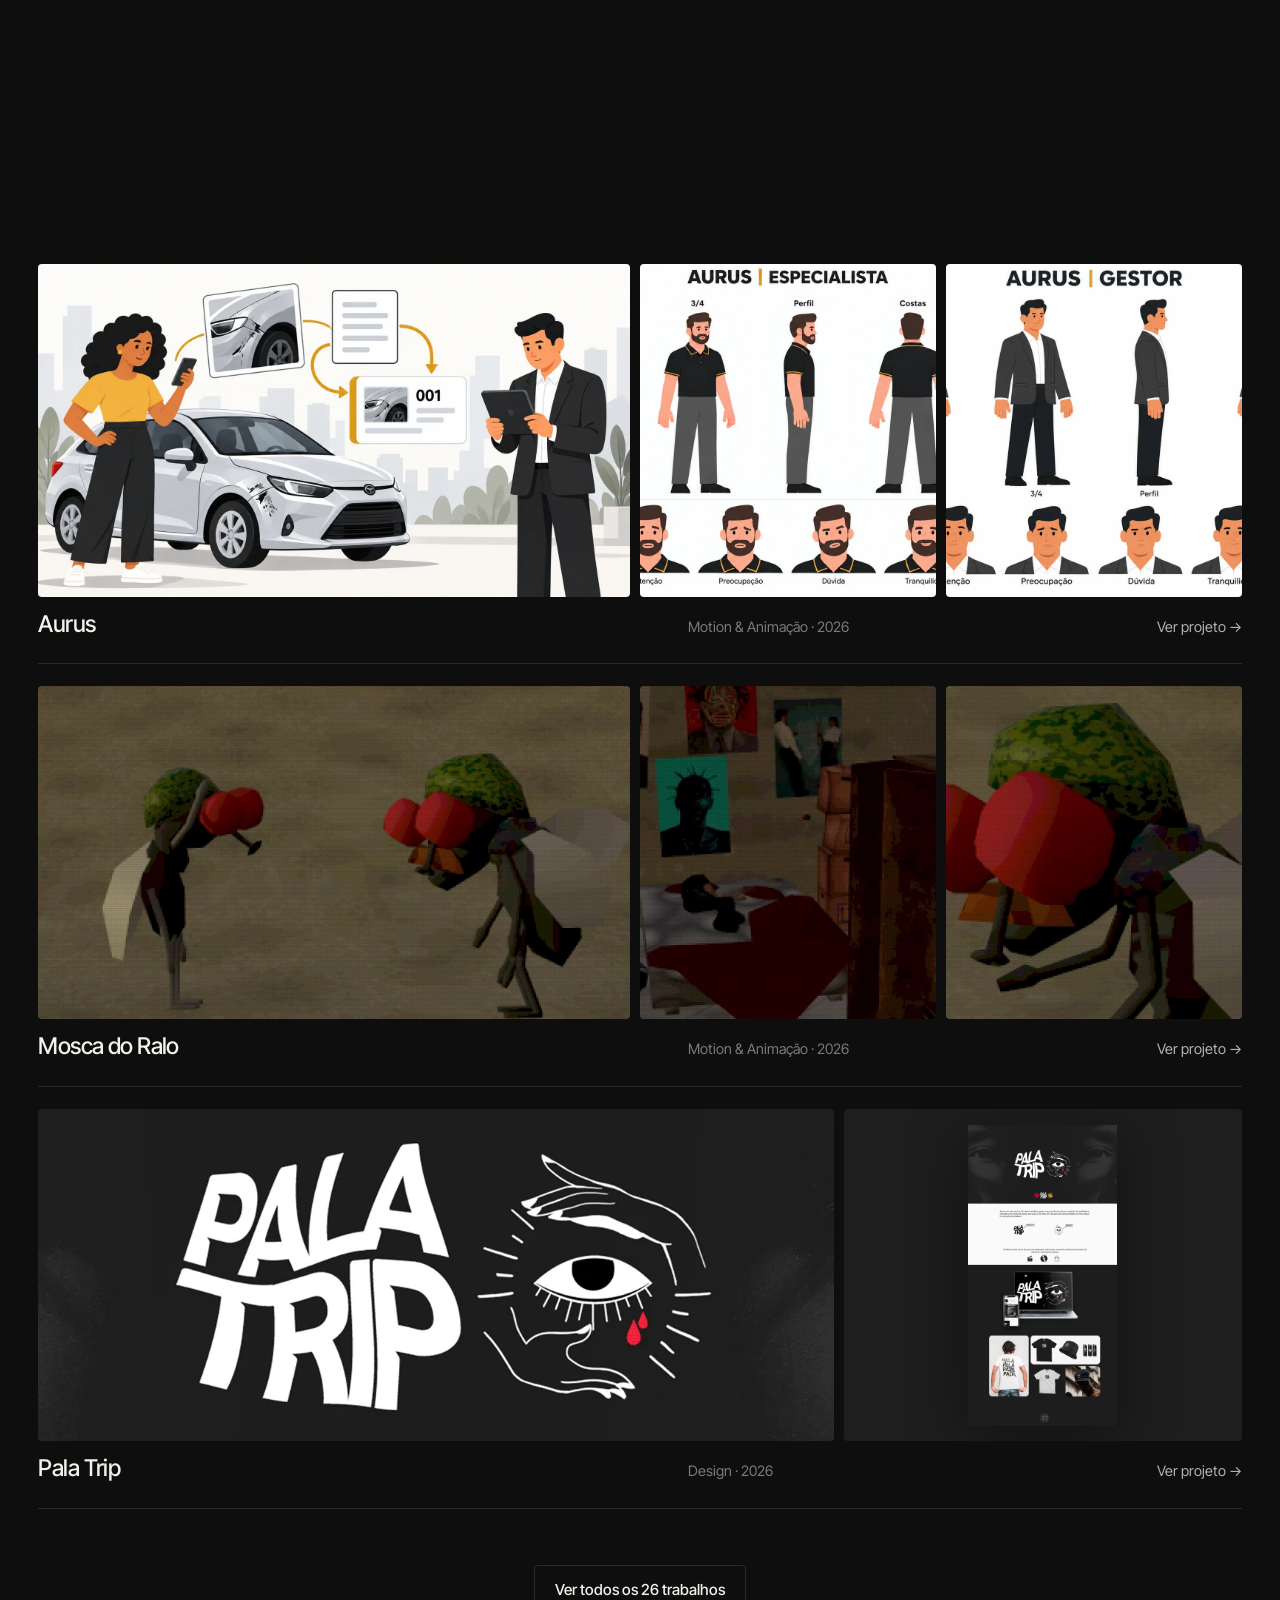
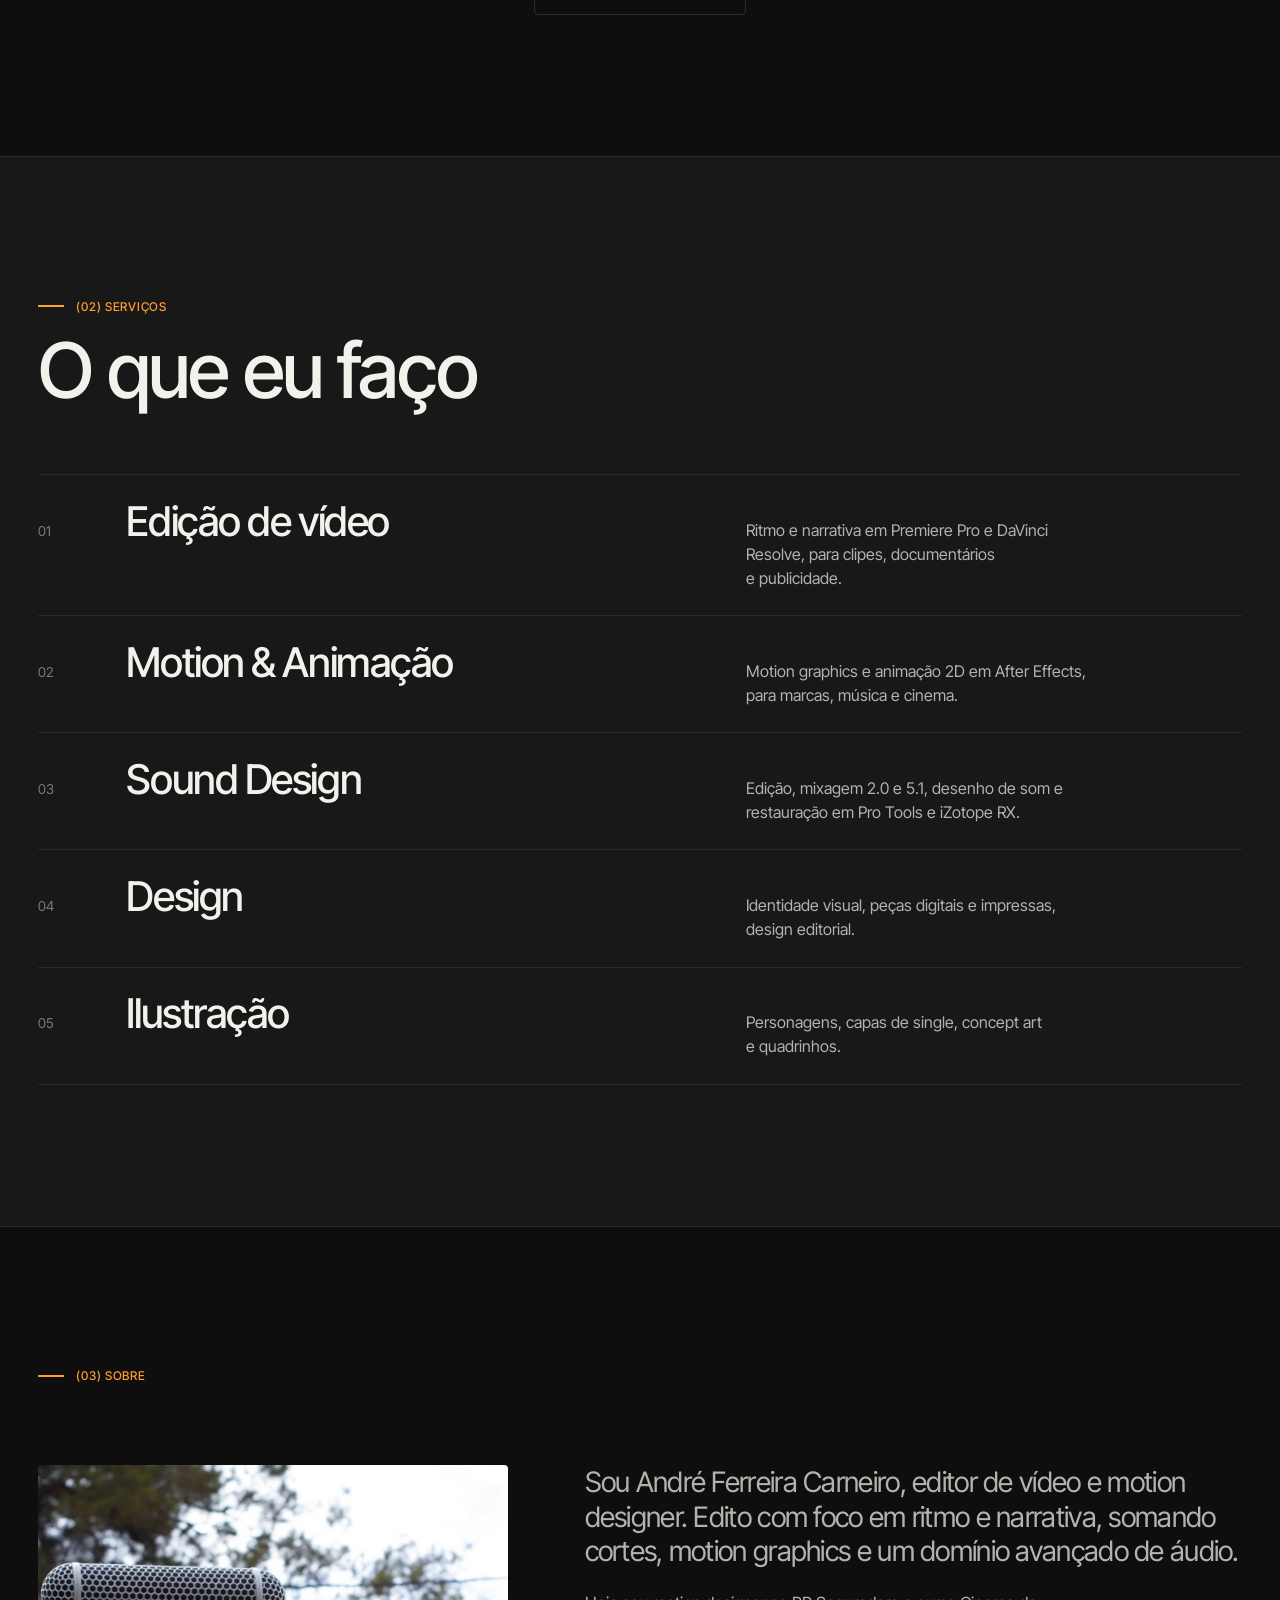
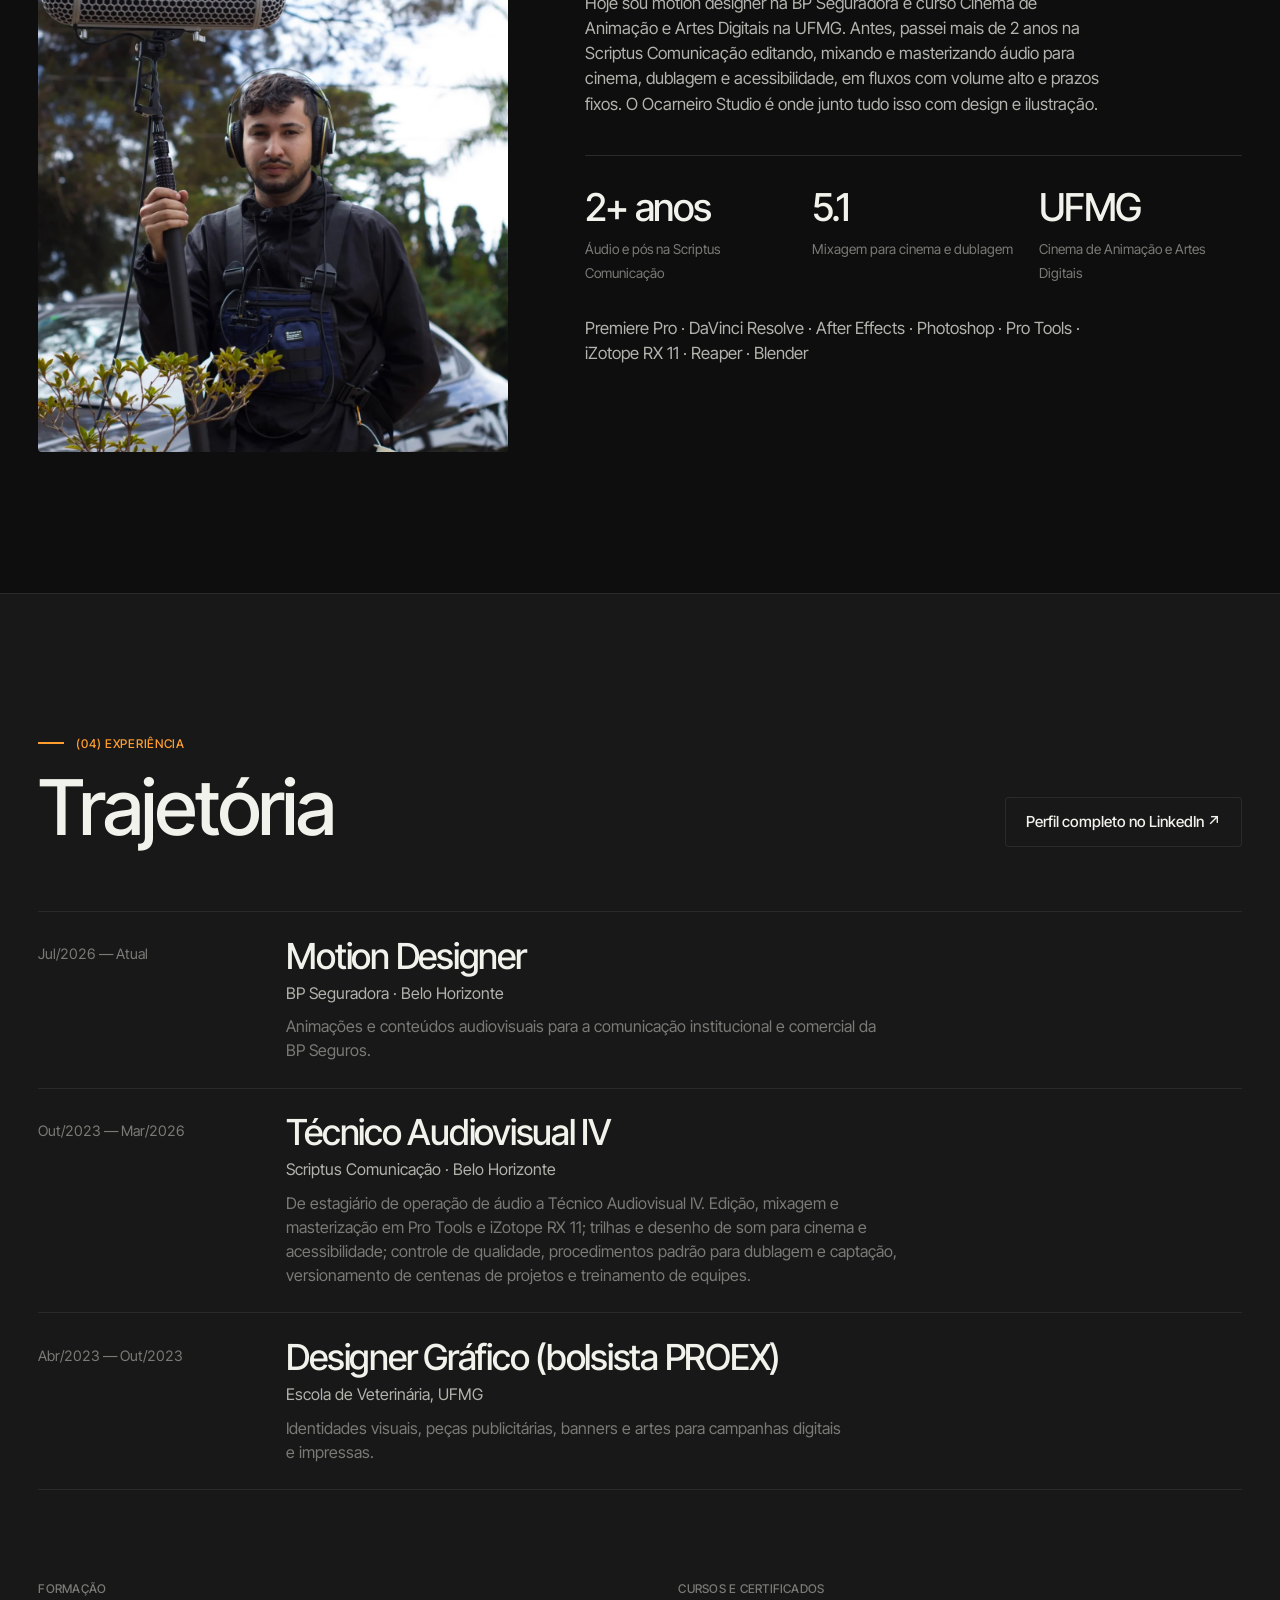
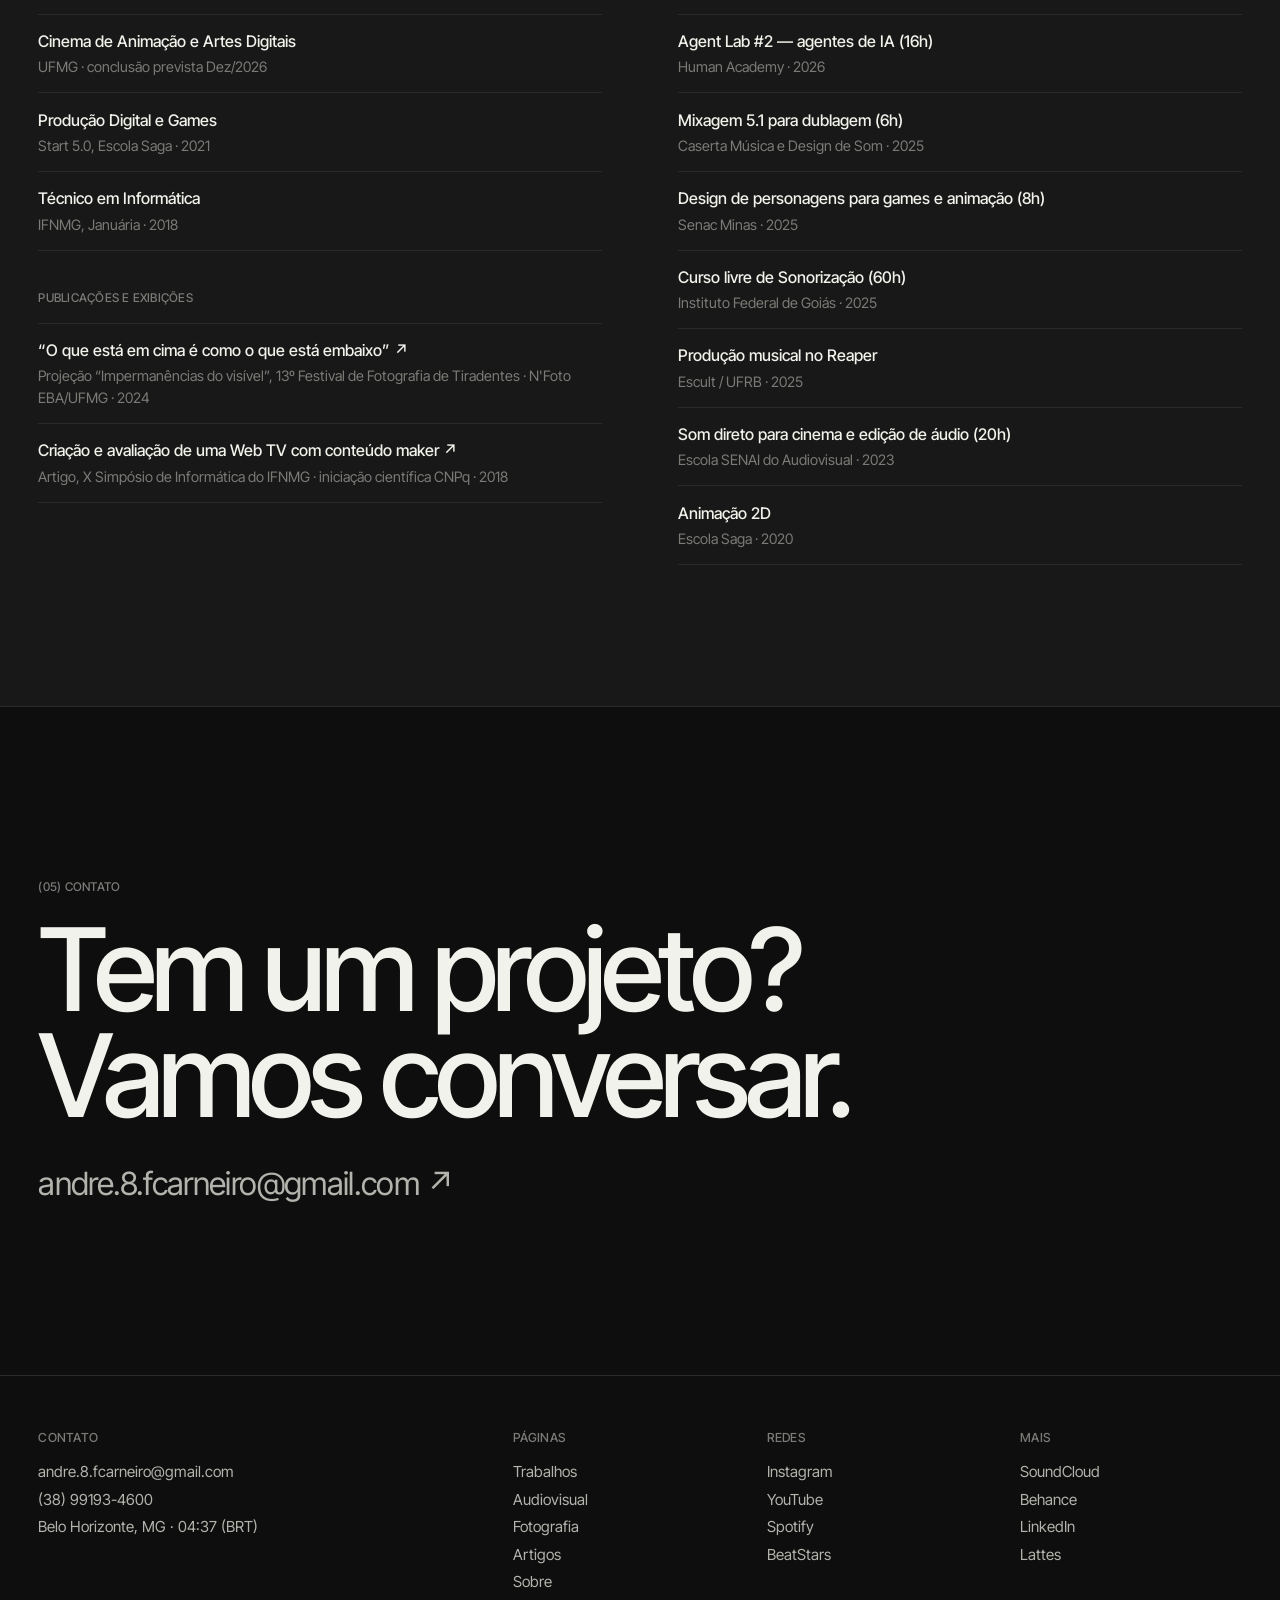
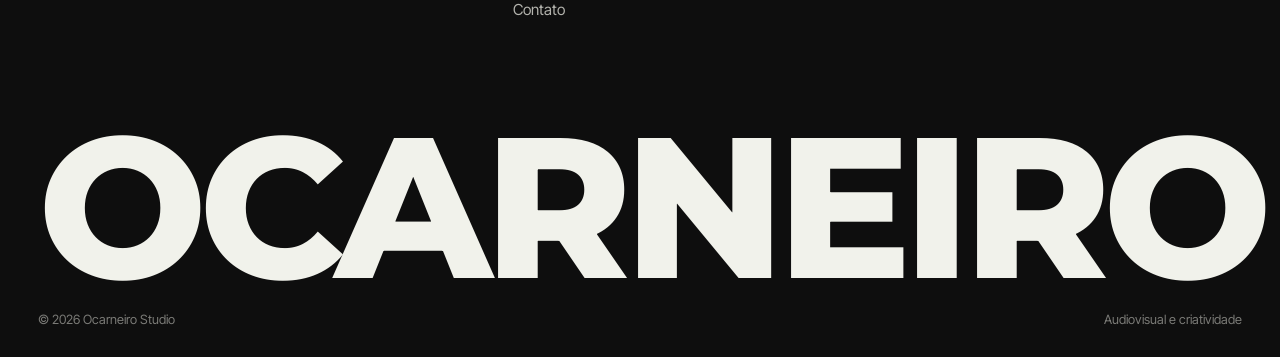
==== commit bd13df61: "Seções mais marcadas (fundo alternado, divisória, rótulo laranja) e figuras que faltavam no TCC Co-A" ====
--- a/index.html
+++ b/index.html
@@ -13,7 +13,7 @@
   <link rel="preconnect" href="https://fonts.googleapis.com">
   <link rel="preconnect" href="https://fonts.gstatic.com" crossorigin>
   <link href="https://fonts.googleapis.com/css2?family=Inter+Tight:wght@400;500;600&family=Montserrat:wght@800&display=swap" rel="stylesheet">
-  <link rel="stylesheet" href="assets/css/style.css">
+  <link rel="stylesheet" href="assets/css/style.css?v=20261110">
 </head>
 <body data-pagina="inicio">
   <div id="topo"></div>
@@ -52,7 +52,7 @@
       </div>
     </section>
 
-    <section class="secao" id="servicos" style="padding-top:0">
+    <section class="secao tom" id="servicos">
       <div class="container">
         <div class="secao-topo">
           <div>
@@ -70,7 +70,7 @@
       </div>
     </section>
 
-    <section class="secao" id="sobre" style="padding-top:0">
+    <section class="secao" id="sobre">
       <div class="container">
         <div class="secao-topo"><div><span class="rotulo">(03) Sobre</span></div></div>
         <div class="sobre">
@@ -89,7 +89,7 @@
       </div>
     </section>
 
-    <section class="secao" id="experiencia" style="padding-top:0">
+    <section class="secao tom" id="experiencia">
       <div class="container">
         <div class="secao-topo"><div><span class="rotulo">(04) Experiência</span><h2 class="titulo-secao">Trajetória</h2></div><a class="btn secundario" id="link-linkedin" href="#" target="_blank" rel="noopener" hidden>Perfil completo no LinkedIn ↗</a></div>
         <div class="linha-tempo">
@@ -139,7 +139,7 @@
     </section>
   </main>
   <div id="rodape"></div>
-  <script src="assets/js/main.js" defer></script>
-  <script src="assets/js/interacoes.js" defer></script>
+  <script src="assets/js/main.js?v=20261110" defer></script>
+  <script src="assets/js/interacoes.js?v=20261110" defer></script>
 </body>
 </html>
--- a/assets/css/style.css
+++ b/assets/css/style.css
@@ -611,3 +611,28 @@
 .serie-filme { border-top: 1px solid var(--linha); }
 .serie-filme .serie-video { margin-top: 0; }
 .serie-filme .serie-video video { max-width: none; aspect-ratio: 16 / 9; }
+.carrossel .slide-video { height: 100%; width: auto; aspect-ratio: 16 / 9; flex: 0 0 auto; display: block; background: #000; scroll-snap-align: start; }
+@media (max-width: 760px) { .carrossel .slide-video { width: 100vw; aspect-ratio: auto; object-fit: contain; } }
+.ep { display: grid; grid-template-columns: minmax(0, 1fr) minmax(0, 1.6fr); gap: 1.5rem 3rem; align-items: start; margin-top: 32px; padding-top: 28px; border-top: 1px solid var(--linha); }
+.ep h3 { font-size: clamp(1.6rem, 3vw, 2.4rem); margin: .6rem 0 .8rem; letter-spacing: -.03em; }
+.ep p { color: var(--texto-2); margin: 0; max-width: 42ch; }
+.ep-player { width: 100%; border: 0; border-radius: 12px; display: block; }
+@media (max-width: 760px) { .ep { grid-template-columns: 1fr; } }
+.texto .videos-canal { display: grid; grid-template-columns: repeat(2, minmax(0, 1fr)); gap: 1.4rem; margin: 1.6rem 0 0; }
+.texto .videos-canal figure { margin: 0; }
+.texto .videos-canal figure:first-child { grid-column: 1 / -1; }
+.texto .quadro-video { aspect-ratio: 16 / 9; border-radius: var(--raio); overflow: hidden; background: #000; }
+.texto .quadro-video iframe { width: 100%; height: 100%; border: 0; display: block; }
+.texto .videos-canal figcaption { font-size: .85rem; color: var(--texto-3); margin-top: .5rem; }
+@media (max-width: 600px) { .texto .videos-canal { grid-template-columns: 1fr; } }
+.texto .quadro-video { position: relative; }
+.texto .quadro-video .capa-yt { position: absolute; inset: 0; width: 100%; height: 100%; padding: 0; border: 0; cursor: pointer; background: #000; }
+.texto .quadro-video .capa-yt img { width: 100%; height: 100%; object-fit: cover; margin: 0; border-radius: 0; opacity: .9; transition: opacity .3s; }
+.texto .quadro-video .capa-yt:hover img { opacity: 1; }
+.texto .quadro-video .capa-yt::after { content: "▶ Assistir"; position: absolute; left: 12px; bottom: 12px; font-size: .8rem; font-weight: 500; padding: .45rem .7rem; border-radius: var(--raio); background: var(--texto); color: #000; }
+
+/* ---------- Seções mais marcadas: fundo alternado, divisória e rótulo em destaque ---------- */
+.secao.tom { background: #181818; }
+main > .secao + .secao, main > .secao + .chamada { border-top: 1px solid var(--linha); }
+.secao-topo .rotulo { color: var(--laranja); letter-spacing: .06em; }
+.secao-topo .rotulo::before { content: ""; display: inline-block; width: 26px; height: 2px; background: currentColor; vertical-align: middle; margin: -2px .75rem 0 0; }
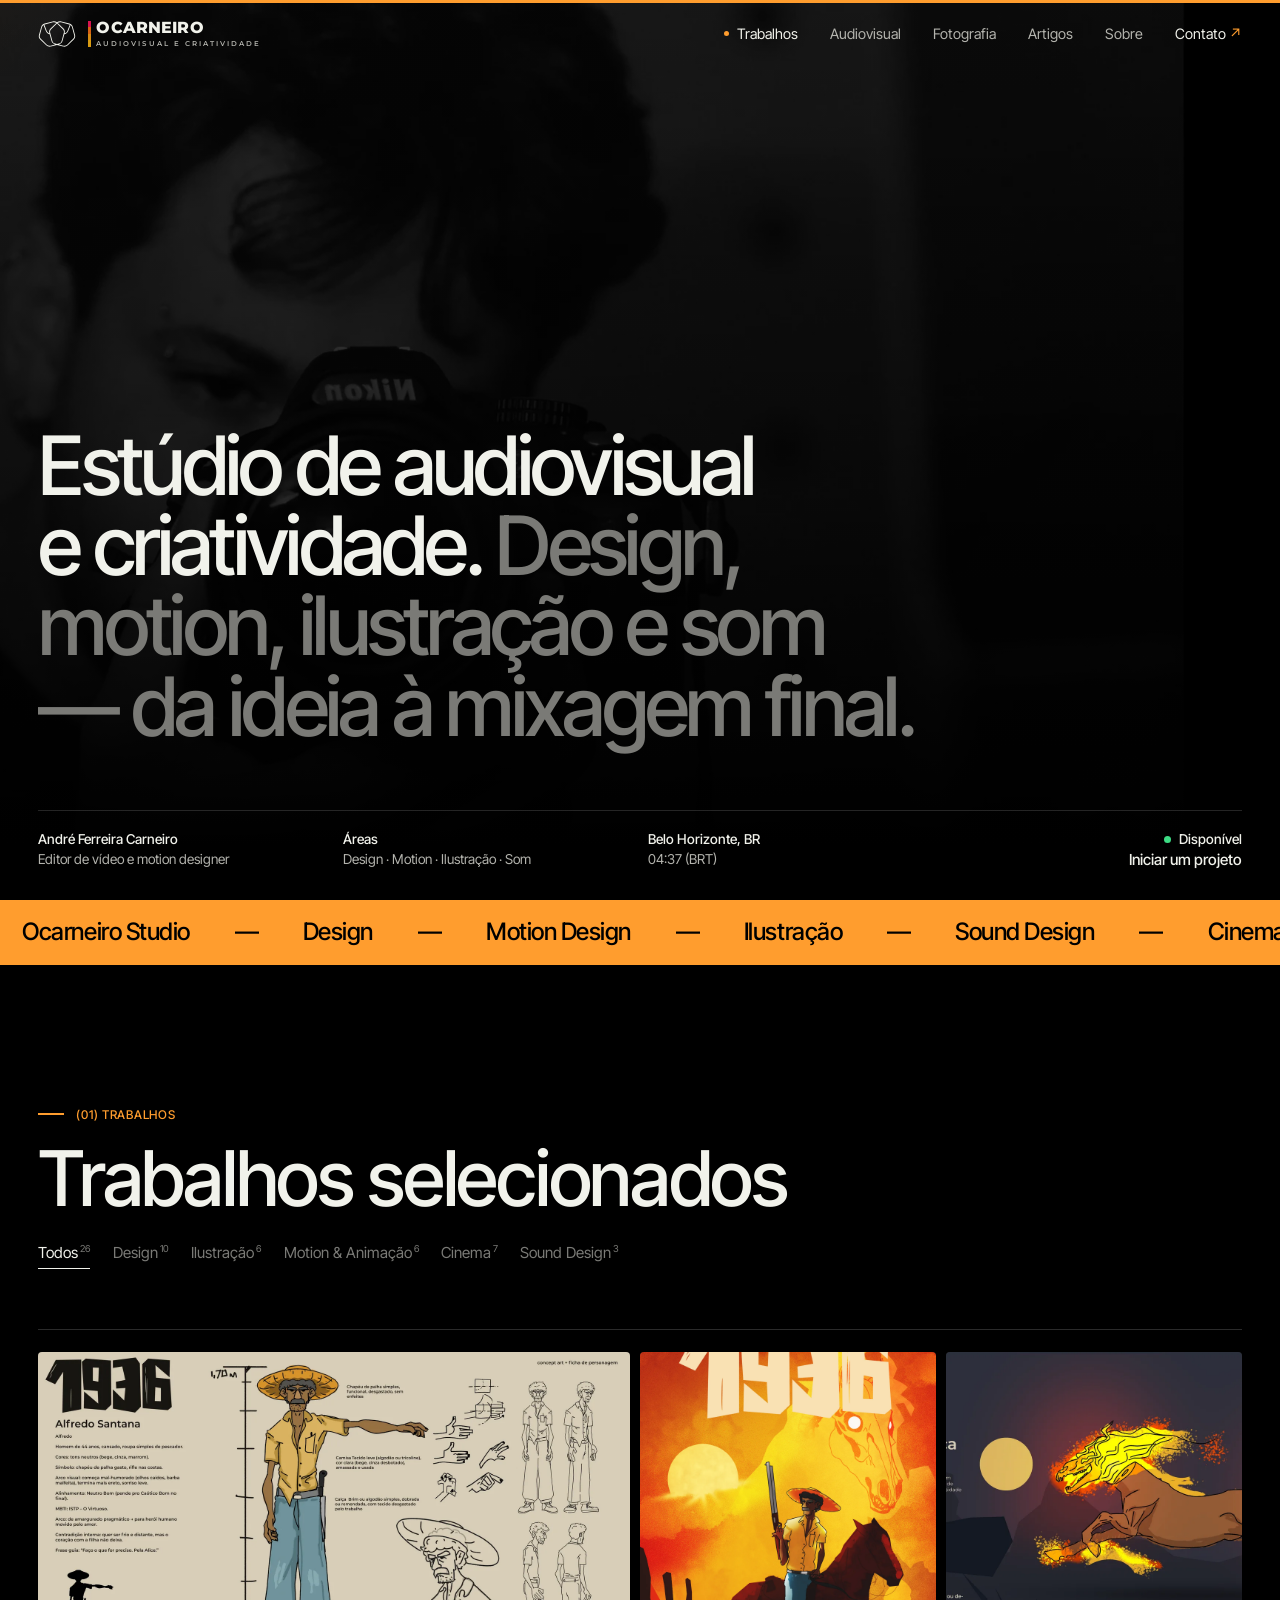
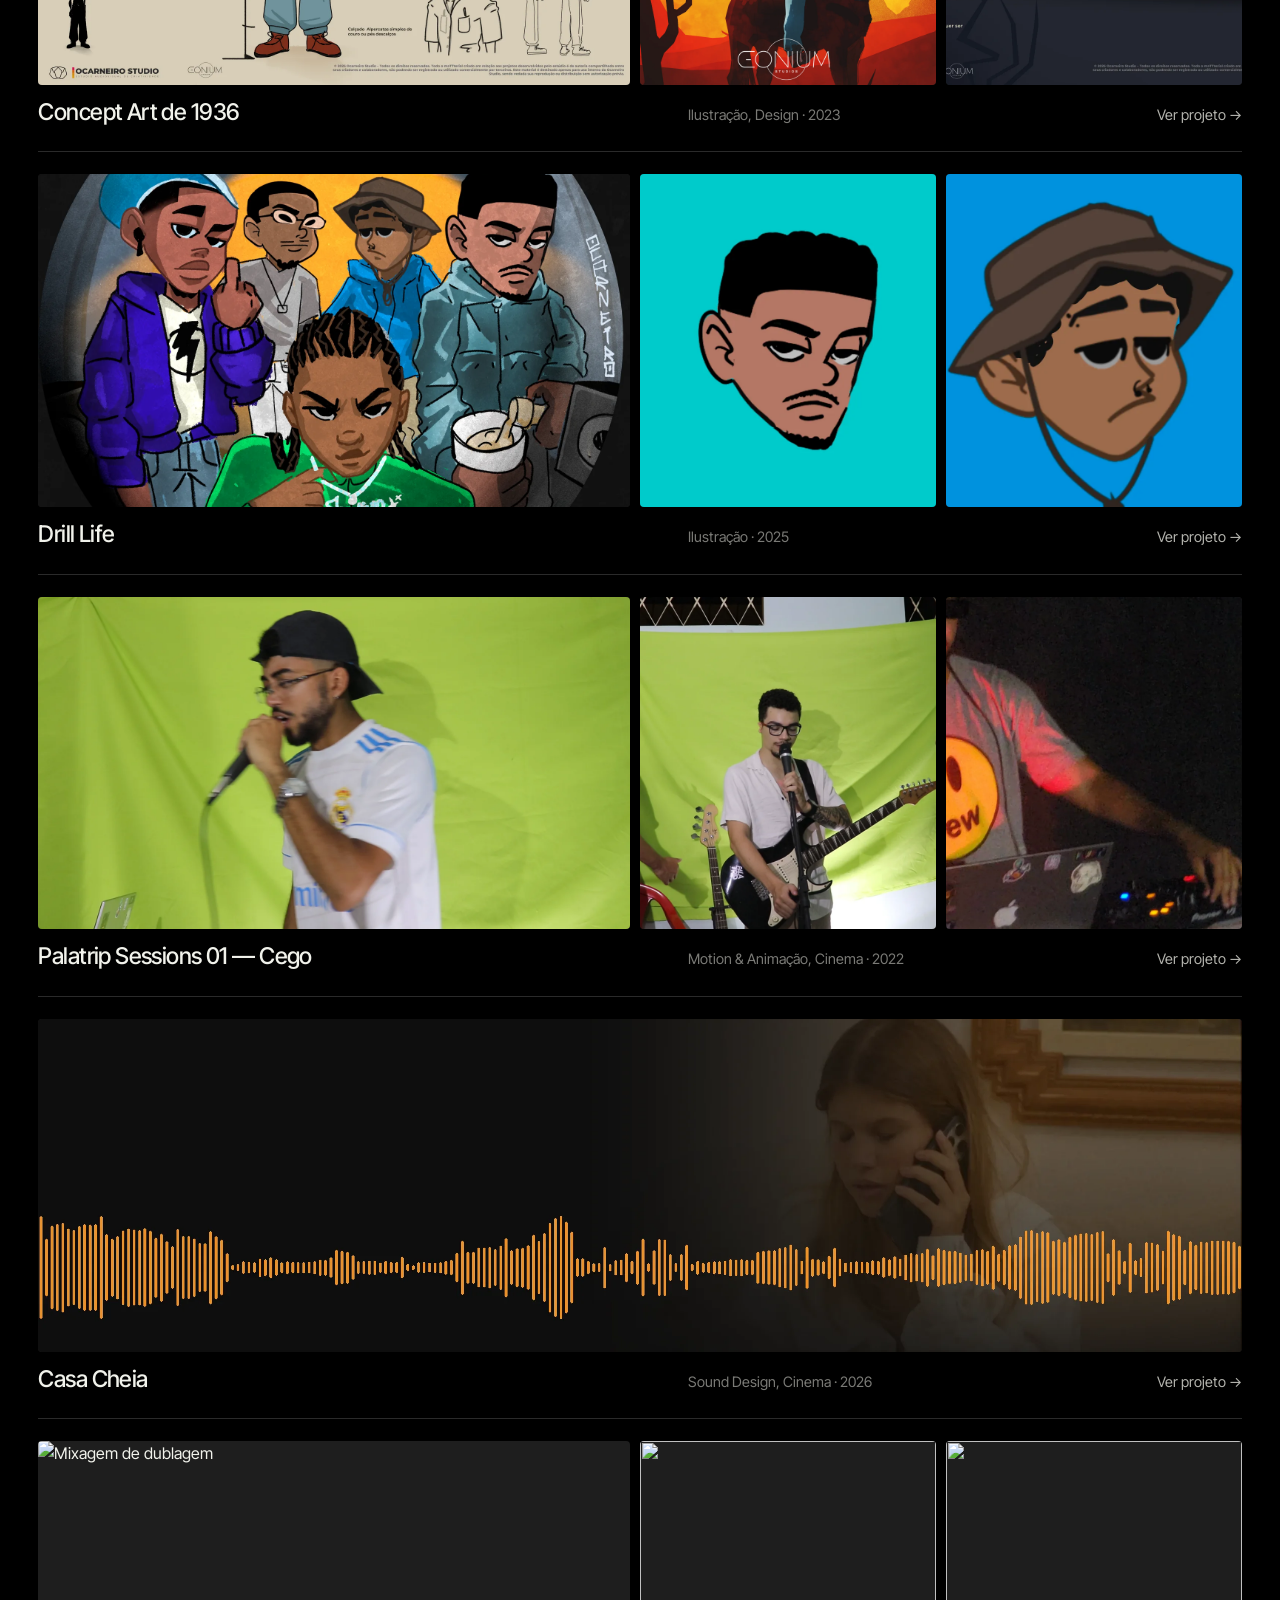
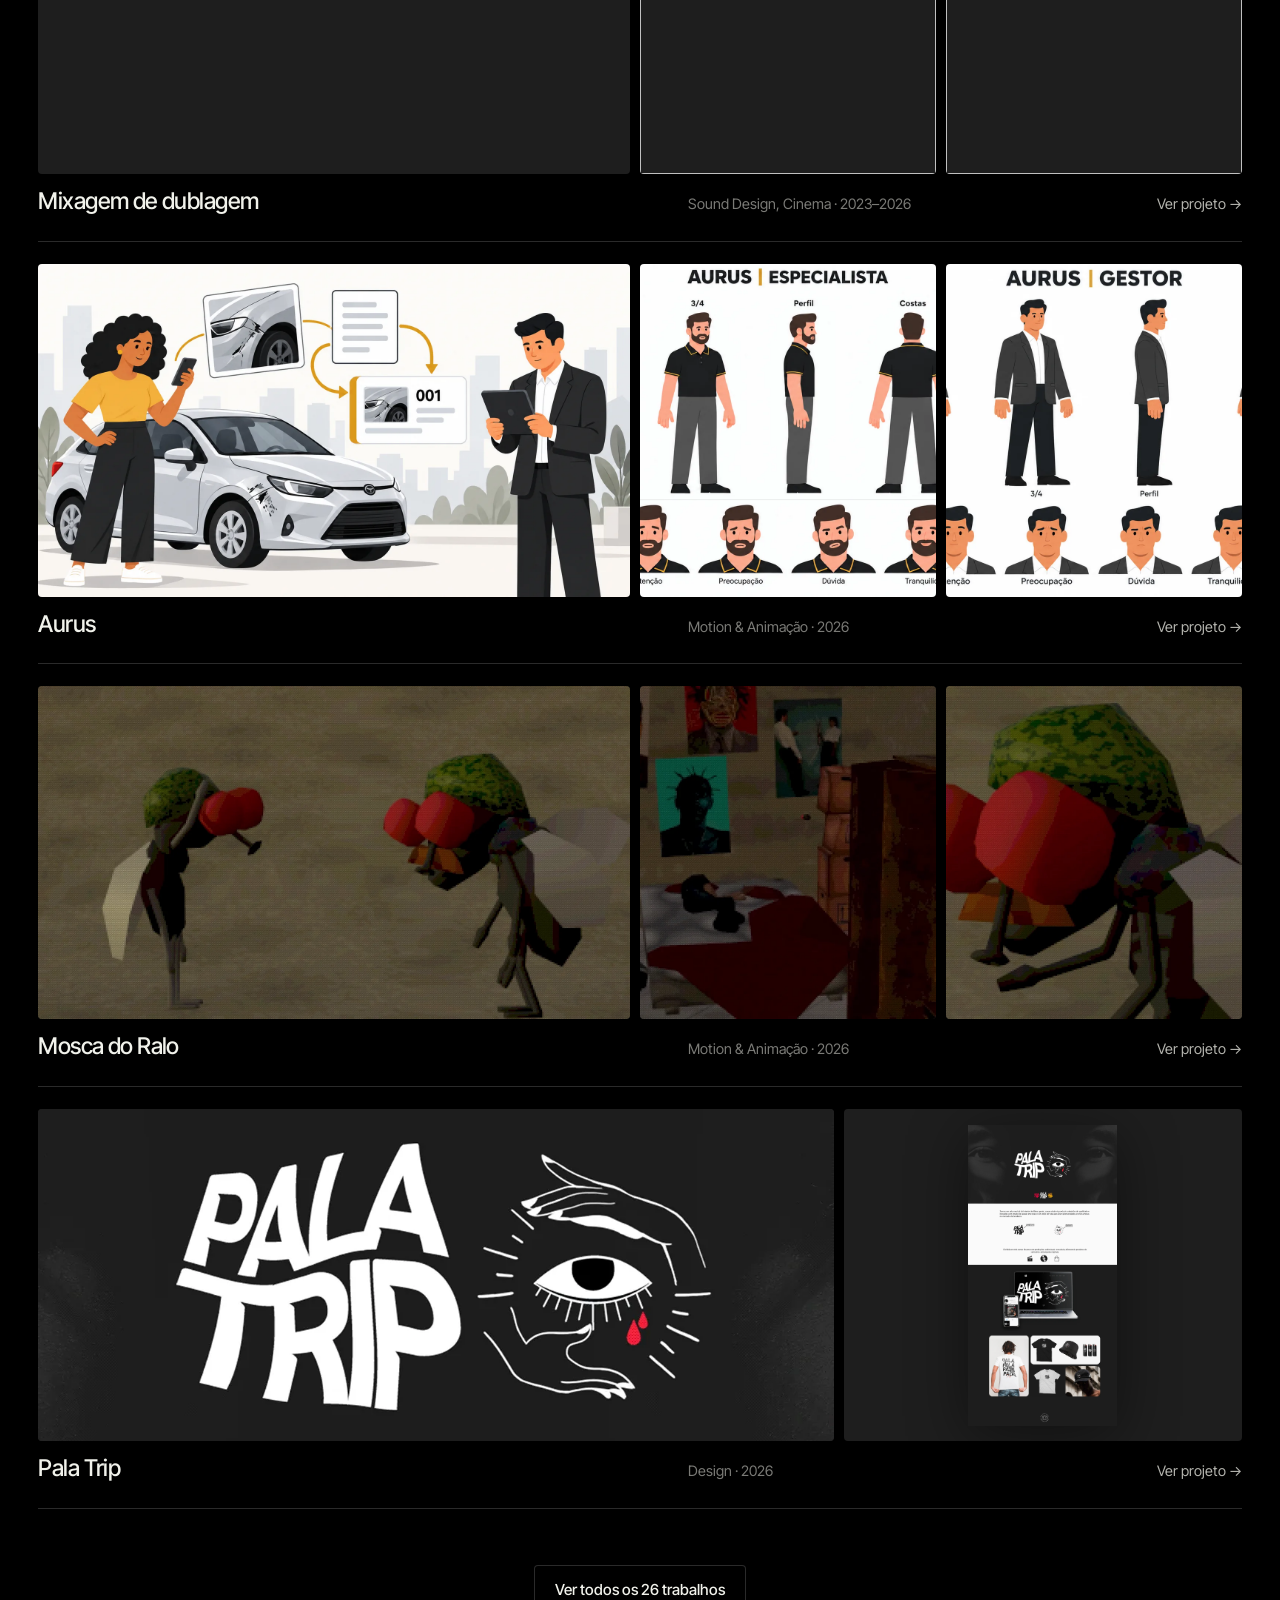
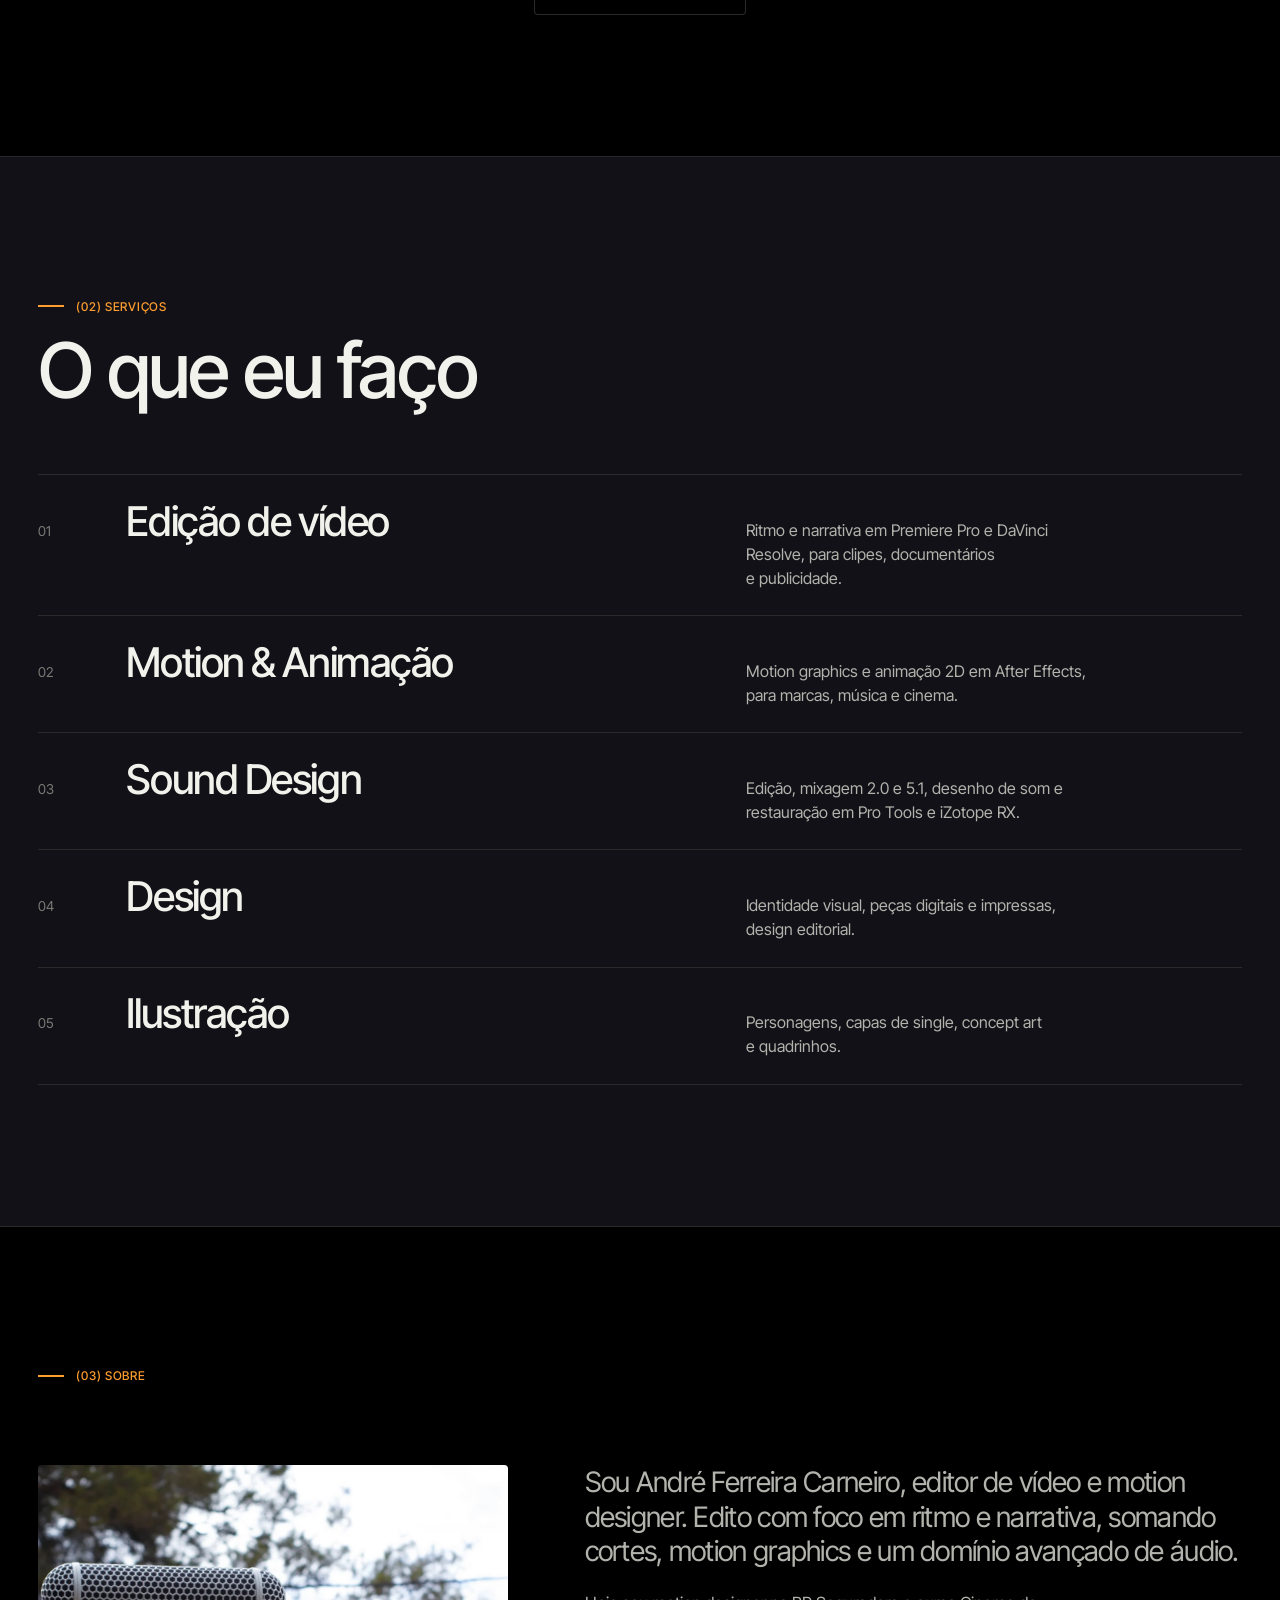
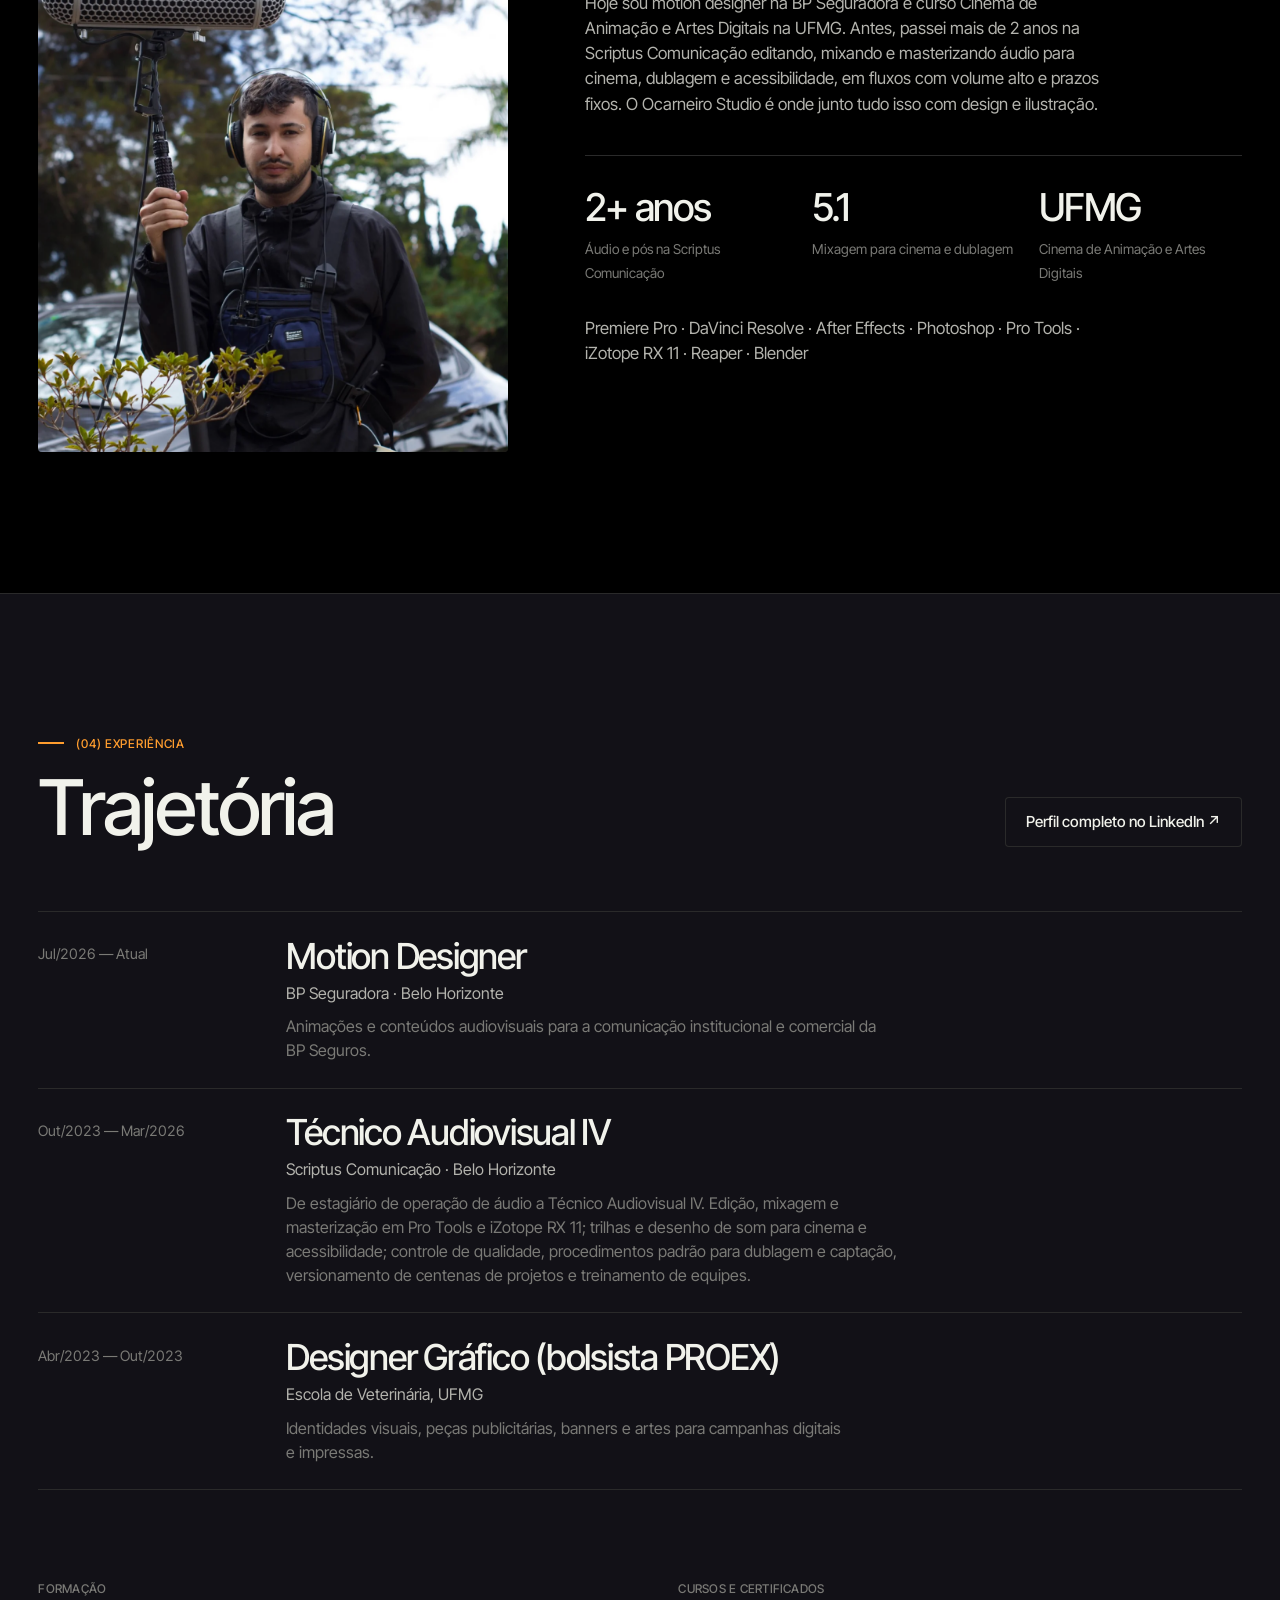
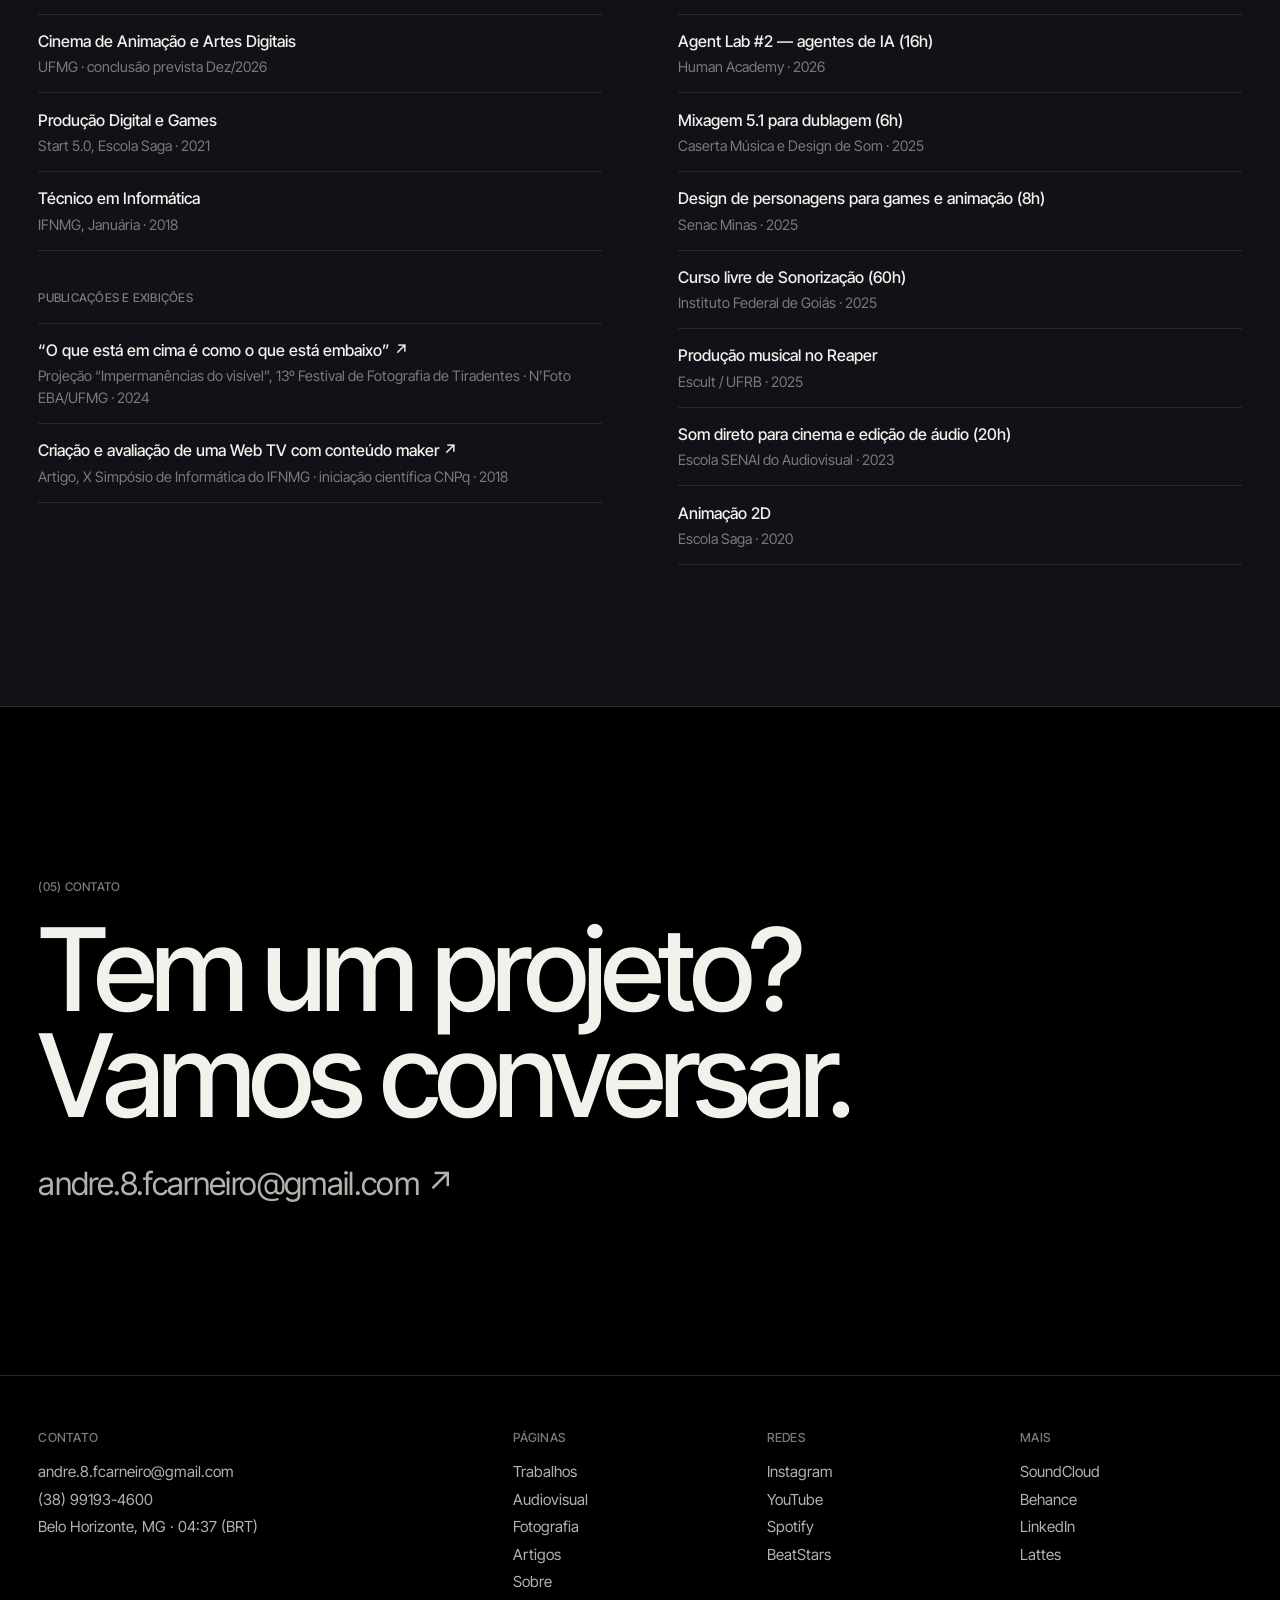
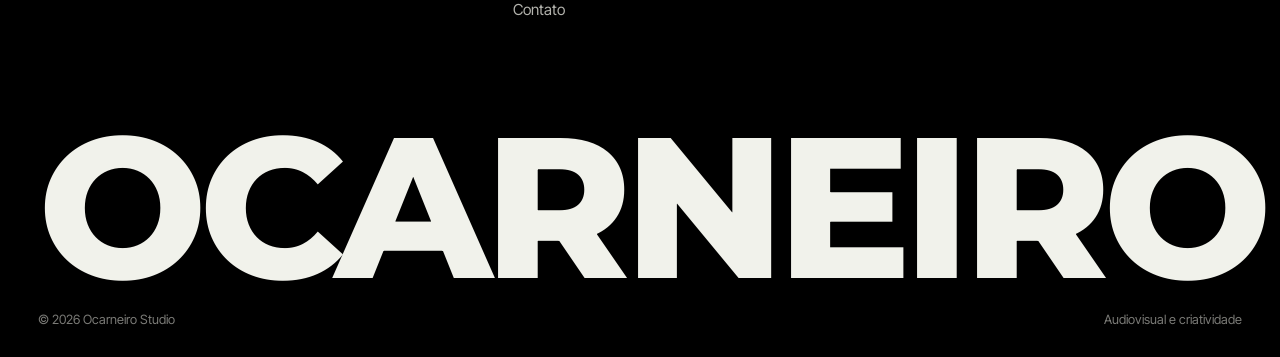
==== commit 9b3318f4: "Identidade por área com a paleta da marca: preto, violeta, lilás e folha off-white nos artigos Co-Au" ====
--- a/index.html
+++ b/index.html
@@ -5,7 +5,7 @@
   <meta name="viewport" content="width=device-width, initial-scale=1">
   <title>Ocarneiro Studio — Audiovisual e Criatividade</title>
   <meta name="description" content="Ocarneiro Studio — estúdio de audiovisual e criatividade. Design, motion design, ilustração e sound design.">
-  <meta name="theme-color" content="#0b0b0e">
+  <meta name="theme-color" content="#000000">
   <meta property="og:title" content="Ocarneiro Studio — Audiovisual e Criatividade">
   <meta property="og:description" content="Ocarneiro Studio — estúdio de audiovisual e criatividade. Design, motion design, ilustração e sound design.">
   <meta property="og:image" content="https://ocarneirostudio.github.io/assets/img/og-mark.webp">
@@ -13,7 +13,7 @@
   <link rel="preconnect" href="https://fonts.googleapis.com">
   <link rel="preconnect" href="https://fonts.gstatic.com" crossorigin>
   <link href="https://fonts.googleapis.com/css2?family=Inter+Tight:wght@400;500;600&family=Montserrat:wght@800&display=swap" rel="stylesheet">
-  <link rel="stylesheet" href="assets/css/style.css?v=20261110">
+  <link rel="stylesheet" href="assets/css/style.css?v=20261111">
 </head>
 <body data-pagina="inicio">
   <div id="topo"></div>
@@ -139,7 +139,7 @@
     </section>
   </main>
   <div id="rodape"></div>
-  <script src="assets/js/main.js?v=20261110" defer></script>
-  <script src="assets/js/interacoes.js?v=20261110" defer></script>
+  <script src="assets/js/main.js?v=20261111" defer></script>
+  <script src="assets/js/interacoes.js?v=20261111" defer></script>
 </body>
 </html>
--- a/assets/css/style.css
+++ b/assets/css/style.css
@@ -14,6 +14,17 @@
   --texto-3: #7a7a76;
   --laranja: #ff9d2e;
 
+  /* outras cores da paleta (FF9D2E · 000000 · D1D0D7 · 121117 · F1F2EB) */
+  --violeta: #121117;
+  --lilas: #d1d0d7;
+
+  /* destaque da página atual: cada área troca esses valores lá embaixo */
+  --acento: var(--laranja);
+  --tinta-acento: #000;
+  --texto-corpo: #d7d7d1;
+  --fundo-tom: #181818;
+  --topo-vidro: rgba(14, 14, 14, .62);
+
   /* faixa colorida da logo (usada só na marca e nas ilustrações) */
   --faixa-1: #d61350;
   --faixa-2: #d66213;
@@ -40,8 +51,8 @@
 img, video { max-width: 100%; display: block; }
 a { color: inherit; text-decoration: none; }
 button { font: inherit; color: inherit; background: none; border: 0; cursor: pointer; padding: 0; }
-::selection { background: var(--laranja); color: var(--preto); }
-:focus-visible { outline: 2px solid var(--laranja); outline-offset: 3px; }
+::selection { background: var(--acento); color: var(--tinta-acento); }
+:focus-visible { outline: 2px solid var(--acento); outline-offset: 3px; }
 
 .container { width: 100%; max-width: var(--max); margin: 0 auto; padding: 0 var(--gutter); }
 .sr-only { position: absolute; width: 1px; height: 1px; overflow: hidden; clip: rect(0 0 0 0); white-space: nowrap; }
@@ -56,10 +67,10 @@
 /* ---------- Links e botões ---------- */
 .btn, .link-seta {
   display: inline-flex; align-items: center; gap: .5rem; font-size: .95rem; font-weight: 500;
-  padding: .85rem 1.3rem; border-radius: var(--raio); background: var(--texto); color: var(--preto);
+  padding: .85rem 1.3rem; border-radius: var(--raio); background: var(--texto); color: var(--fundo);
   transition: background .25s, color .25s;
 }
-.btn:hover { background: var(--laranja); }
+.btn:hover { background: var(--acento); color: var(--tinta-acento); }
 .btn.secundario { background: transparent; color: var(--texto); box-shadow: inset 0 0 0 1px var(--linha); }
 .btn.secundario:hover { box-shadow: inset 0 0 0 1px var(--texto-2); background: transparent; color: var(--texto); }
 .link-seta { padding: 0; background: none; color: var(--texto); border-radius: 0; position: relative; }
@@ -68,7 +79,7 @@
 
 /* ---------- Cabeçalho (vidro fosco) ---------- */
 .topo { position: fixed; inset: 0 0 auto 0; z-index: 50; transition: background .4s, border-color .4s; border-bottom: 1px solid transparent; }
-.topo.rolou { background: rgba(14, 14, 14, .62); backdrop-filter: blur(18px) saturate(140%); -webkit-backdrop-filter: blur(18px) saturate(140%); border-color: rgba(255, 255, 255, .06); }
+.topo.rolou { background: var(--topo-vidro); backdrop-filter: blur(18px) saturate(140%); -webkit-backdrop-filter: blur(18px) saturate(140%); border-color: rgba(255, 255, 255, .06); }
 .topo .container { display: flex; align-items: center; justify-content: space-between; height: 68px; }
 .marca { display: flex; align-items: center; gap: .7rem; }
 .marca img { width: 38px; height: auto; }
@@ -80,9 +91,9 @@
 .menu { display: flex; gap: 2rem; align-items: center; }
 .menu a { font-size: .9rem; color: var(--texto-2); transition: color .2s; position: relative; }
 .menu a:hover, .menu a.ativo { color: var(--texto); }
-.menu a.ativo::before { content: ""; position: absolute; left: -.8rem; top: 50%; width: 5px; height: 5px; margin-top: -2.5px; border-radius: 50%; background: var(--laranja); }
+.menu a.ativo::before { content: ""; position: absolute; left: -.8rem; top: 50%; width: 5px; height: 5px; margin-top: -2.5px; border-radius: 50%; background: var(--acento); }
 .menu .contato-topo { color: var(--texto); }
-.menu .contato-topo::after { content: " ↗"; color: var(--laranja); }
+.menu .contato-topo::after { content: " ↗"; color: var(--acento); }
 
 .botao-menu { display: none; font-size: .9rem; font-weight: 500; height: 44px; }
 .botao-menu::after { content: "Menu"; }
@@ -115,7 +126,7 @@
 @media (max-width: 760px) { .hero-pe { grid-template-columns: 1fr 1fr; row-gap: 1.2rem; } .hero-pe .some-mobile { display: none; } }
 
 /* ---------- Faixa laranja (marquee) ---------- */
-.areas-faixa { background: var(--laranja); color: var(--preto); overflow: hidden; padding: .9rem 0; }
+.areas-faixa { background: var(--acento); color: var(--preto); overflow: hidden; padding: .9rem 0; }
 .areas-faixa .trilho { display: flex; width: max-content; animation: deslizar 40s linear infinite; }
 .areas-faixa span { font-size: clamp(1.1rem, 2vw, 1.5rem); font-weight: 500; letter-spacing: -.02em; white-space: nowrap; padding: 0 1.4rem; display: flex; align-items: center; gap: 2.8rem; }
 .areas-faixa span::after { content: "—"; }
@@ -154,7 +165,7 @@
 .projeto h3 { font-size: clamp(1.2rem, 1.8vw, 1.6rem); letter-spacing: -.025em; }
 .projeto .meta { font-size: .9rem; color: var(--texto-3); }
 .projeto .ver { font-size: .9rem; color: var(--texto-2); transition: color .2s; white-space: nowrap; }
-.projeto:hover .ver { color: var(--laranja); }
+.projeto:hover .ver { color: var(--acento); }
 .projeto.escondido { display: none; }
 .projetos.recolhida:not(.filtrado) .projeto.extra { display: none; }
 .ver-todos { display: flex; justify-content: center; margin-top: clamp(32px, 5vw, 56px); }
@@ -173,7 +184,7 @@
 .servico .num { font-size: .85rem; color: var(--texto-3); }
 .servico h3 { font-size: clamp(1.6rem, 3.2vw, 2.8rem); letter-spacing: -.035em; transition: color .2s; }
 .servico p { margin: 0; color: var(--texto-2); font-size: 1rem; max-width: 38ch; }
-@media (hover: hover) { .servico:hover { padding-left: 1rem; } .servico:hover h3 { color: var(--laranja); } }
+@media (hover: hover) { .servico:hover { padding-left: 1rem; } .servico:hover h3 { color: var(--acento); } }
 @media (max-width: 760px) { .servico { grid-template-columns: 2.5rem 1fr; } .servico p { grid-column: 2; } }
 
 /* ---------- Sobre ---------- */
@@ -193,7 +204,7 @@
 .chamada { padding: clamp(90px, 13vw, 180px) 0; border-top: 1px solid var(--linha); }
 .chamada h2 { font-size: clamp(2.8rem, 9vw, 8.5rem); letter-spacing: -.05em; line-height: .92; }
 .chamada .email-grande { display: inline-block; margin-top: 2rem; font-size: clamp(1.1rem, 2.6vw, 2rem); letter-spacing: -.02em; color: var(--texto-2); transition: color .2s; word-break: break-all; }
-.chamada .email-grande:hover { color: var(--laranja); }
+.chamada .email-grande:hover { color: var(--acento); }
 .chamada .acoes { display: flex; flex-wrap: wrap; gap: .8rem; margin-top: 2.2rem; }
 
 /* ---------- Página de trabalho ---------- */
@@ -216,7 +227,7 @@
 .proximo { display: block; border-top: 1px solid var(--linha); padding: 48px 0 64px; }
 .proximo small { font-size: .8rem; color: var(--texto-3); }
 .proximo strong { display: block; font-size: clamp(2.2rem, 7vw, 6rem); font-weight: 500; letter-spacing: -.05em; line-height: 1; margin-top: .6rem; transition: color .3s; }
-.proximo:hover strong { color: var(--laranja); }
+.proximo:hover strong { color: var(--acento); }
 
 /* ---------- Vídeos ---------- */
 .videos { display: grid; grid-template-columns: repeat(auto-fill, minmax(min(100%, 360px), 1fr)); gap: 32px 14px; }
@@ -225,7 +236,7 @@
 .video-card .capa-yt { position: absolute; inset: 0; width: 100%; height: 100%; }
 .video-card .capa-yt img { width: 100%; height: 100%; object-fit: cover; transition: transform .8s var(--ease), opacity .3s; opacity: .9; }
 .video-card .capa-yt:hover img { transform: scale(1.03); opacity: 1; }
-.video-card .capa-yt::after { content: "▶ Assistir"; position: absolute; left: 12px; bottom: 12px; font-size: .8rem; font-weight: 500; padding: .45rem .7rem; border-radius: var(--raio); background: var(--texto); color: #000; }
+.video-card .capa-yt::after { content: "▶ Assistir"; position: absolute; left: 12px; bottom: 12px; font-size: .8rem; font-weight: 500; padding: .45rem .7rem; border-radius: var(--raio); background: var(--texto); color: var(--fundo); }
 .video-card .txt { padding-top: .8rem; display: flex; justify-content: space-between; gap: 1rem; align-items: baseline; }
 .video-card h3 { font-size: 1.05rem; letter-spacing: -.015em; }
 .video-card p { margin: 0; font-size: .85rem; color: var(--texto-3); text-align: right; }
@@ -239,7 +250,7 @@
 .faixas { border-top: 1px solid var(--linha); }
 .faixa-som { display: grid; grid-template-columns: auto minmax(0, 14rem) minmax(0, 1fr) auto; align-items: center; gap: 1.4rem; padding: 1.1rem 0; border-bottom: 1px solid var(--linha); }
 .faixa-som .tocar { width: 44px; height: 44px; border-radius: 50%; box-shadow: inset 0 0 0 1px var(--linha); display: grid; place-items: center; transition: background .2s, box-shadow .2s; }
-.faixa-som .tocar:hover, .faixa-som.tocando .tocar { background: var(--laranja); box-shadow: none; }
+.faixa-som .tocar:hover, .faixa-som.tocando .tocar { background: var(--acento); box-shadow: none; }
 .faixa-som .tocar svg { width: 16px; height: 16px; fill: var(--texto); }
 .faixa-som .tocar:hover svg, .faixa-som.tocando .tocar svg { fill: #000; }
 .faixa-som .meio { display: contents; }
@@ -248,7 +259,7 @@
 .faixa-som .cabeca { min-width: 0; }
 .onda { display: flex; align-items: center; gap: 2px; height: 36px; cursor: pointer; }
 .onda i { flex: 1; min-width: 1px; background: var(--linha); transition: background .15s; }
-.onda i.tocado { background: var(--laranja); }
+.onda i.tocado { background: var(--acento); }
 .faixa-som .tempo { font-size: .82rem; color: var(--texto-3); font-variant-numeric: tabular-nums; }
 @media (max-width: 680px) { .faixa-som { grid-template-columns: auto minmax(0, 1fr); } .onda { grid-column: 1 / -1; } .faixa-som .tempo { display: none; } }
 
@@ -257,7 +268,7 @@
 .artigo-item { display: grid; grid-template-columns: 9rem minmax(0, 1fr) 16rem; gap: 2rem; align-items: start; padding: 1.8rem 0; border-bottom: 1px solid var(--linha); }
 .artigo-item time { font-size: .9rem; color: var(--texto-3); font-variant-numeric: tabular-nums; }
 .artigo-item h2 { font-size: clamp(1.5rem, 3vw, 2.4rem); letter-spacing: -.035em; transition: color .2s; }
-.artigo-item:hover h2 { color: var(--laranja); }
+.artigo-item:hover h2 { color: var(--acento); }
 .artigo-item p { margin: .8rem 0 0; color: var(--texto-2); max-width: 56ch; }
 .artigo-item .tags { display: flex; flex-wrap: wrap; gap: .3rem .9rem; margin-top: 1rem; }
 .tag { font-size: .78rem; color: var(--texto-3); }
@@ -272,12 +283,12 @@
 .artigo .meta { color: var(--texto-3); font-size: .9rem; display: flex; flex-wrap: wrap; gap: .4rem 1rem; }
 .artigo .capa { margin: 2.4rem 0; overflow: hidden; border-radius: var(--raio); }
 .artigo .capa img { width: 100%; max-height: 460px; object-fit: cover; }
-.texto { font-size: 1.1rem; line-height: 1.7; color: #d7d7d1; }
+.texto { font-size: 1.1rem; line-height: 1.7; color: var(--texto-corpo); }
 .texto h2 { font-size: clamp(1.7rem, 3vw, 2.2rem); margin: 3.2rem 0 1rem; color: var(--texto); }
 .texto h3 { font-size: 1.3rem; margin: 2.2rem 0 .7rem; color: var(--texto); letter-spacing: -.02em; }
 .texto strong { color: var(--texto); font-weight: 600; }
-.texto a { color: var(--laranja); text-decoration: underline; text-underline-offset: 3px; }
-.texto blockquote { margin: 2rem 0; padding-left: 1.2rem; border-left: 2px solid var(--laranja); font-size: 1.25rem; color: var(--texto); }
+.texto a { color: var(--acento); text-decoration: underline; text-underline-offset: 3px; }
+.texto blockquote { margin: 2rem 0; padding-left: 1.2rem; border-left: 2px solid var(--acento); font-size: 1.25rem; color: var(--texto); }
 .texto img { border-radius: var(--raio); margin: 2rem 0; }
 .texto code { background: var(--fundo-3); padding: .1rem .35rem; border-radius: 3px; font-size: .88em; }
 .texto ul, .texto ol { padding-left: 1.2rem; }
@@ -291,7 +302,7 @@
 .contato-link small { display: block; font-size: .78rem; color: var(--texto-3); margin-bottom: .2rem; }
 .contato-link strong { font-size: clamp(1.15rem, 2.2vw, 1.6rem); font-weight: 500; letter-spacing: -.02em; word-break: break-word; transition: color .2s; }
 .contato-link .seta { color: var(--texto-3); transition: color .2s; }
-.contato-link:hover strong, .contato-link:hover .seta { color: var(--laranja); }
+.contato-link:hover strong, .contato-link:hover .seta { color: var(--acento); }
 .form { display: grid; gap: 1.2rem; align-content: start; }
 .form label { font-size: .8rem; color: var(--texto-3); display: grid; gap: .4rem; }
 .form input, .form textarea, .form select {
@@ -326,7 +337,7 @@
 /* ---------- Cursor "Ver projeto" (só com mouse) ---------- */
 .cursor-etiqueta {
   position: fixed; left: 0; top: 0; z-index: 400; pointer-events: none;
-  font-size: .82rem; font-weight: 500; padding: .5rem .75rem; border-radius: var(--raio); background: var(--texto); color: #000;
+  font-size: .82rem; font-weight: 500; padding: .5rem .75rem; border-radius: var(--raio); background: var(--texto); color: var(--fundo);
   opacity: 0; transform: translate3d(-100px, -100px, 0); transition: opacity .2s; white-space: nowrap;
 }
 .cursor-etiqueta.on { opacity: 1; }
@@ -355,17 +366,17 @@
 .viz-botoes { display: flex; flex-wrap: wrap; gap: .4rem; margin-bottom: 1rem; }
 .viz-botoes button { padding: .5rem .8rem; border-radius: var(--raio); box-shadow: inset 0 0 0 1px var(--linha); font-size: .85rem; color: var(--texto-2); transition: all .2s; }
 .viz-botoes button:hover { color: var(--texto); box-shadow: inset 0 0 0 1px var(--texto-3); }
-.viz-botoes button[aria-pressed="true"] { background: var(--texto); color: #000; box-shadow: none; }
+.viz-botoes button[aria-pressed="true"] { background: var(--texto); color: var(--fundo); box-shadow: none; }
 .medidores { display: grid; gap: .7rem; margin-top: 1.2rem; }
 .medidor { display: grid; grid-template-columns: 7.5rem 1fr; align-items: center; gap: .8rem; font-size: .82rem; color: var(--texto-3); }
 .medidor i { height: 6px; background: var(--fundo-3); overflow: hidden; }
-.medidor b { display: block; height: 100%; width: 0; background: var(--laranja); transition: width .6s var(--ease); }
-.viz-range { width: 100%; margin: 1rem 0; accent-color: var(--laranja); height: 28px; }
+.medidor b { display: block; height: 100%; width: 0; background: var(--acento); transition: width .6s var(--ease); }
+.viz-range { width: 100%; margin: 1rem 0; accent-color: var(--acento); height: 28px; }
 .viz .palco .mic-prox { transition: transform .08s linear; }
 .viz-rodape { display: flex; flex-wrap: wrap; gap: 1rem; align-items: center; justify-content: space-between; margin-top: 1rem; }
 .viz-rodape .viz-texto { flex: 1 1 260px; margin: 0; }
-.viz-rodape .viz-texto b { color: var(--laranja); font-weight: 600; }
-.viz-ouvir.tocando { box-shadow: inset 0 0 0 1px var(--laranja); color: var(--laranja); }
+.viz-rodape .viz-texto b { color: var(--acento); font-weight: 600; }
+.viz-ouvir.tocando { box-shadow: inset 0 0 0 1px var(--acento); color: var(--acento); }
 
 @media (prefers-reduced-motion: reduce) {
   *, *::before, *::after { animation: none !important; transition: none !important; }
@@ -399,7 +410,7 @@
 .destaque-primeiro .videos > :first-child h3 { font-size: clamp(1.3rem, 2.4vw, 2rem); letter-spacing: -.03em; }
 @media (max-width: 760px) { .videos.vertical { grid-template-columns: repeat(2, minmax(0, 1fr)); } }
 .lista-simples a b { transition: color .2s; }
-.lista-simples a:hover b { color: var(--laranja); }
+.lista-simples a:hover b { color: var(--acento); }
 .formacao .rotulo { display: block; }
 
 /* ---------- Enquadramento: imagem inteira sobre fundo desfocado ---------- */
@@ -409,7 +420,7 @@
 @media (max-width: 760px) { .hero .foto { background-position: 28% center; } }
 
 /* ---------- Loja de beats ---------- */
-.loja-beats { display: grid; grid-template-columns: minmax(0, 1fr) auto; align-items: end; gap: .3rem 1rem; padding: clamp(20px, 3vw, 32px); border-radius: var(--raio); background: var(--laranja); color: #000; margin-bottom: 28px; transition: background .25s; }
+.loja-beats { display: grid; grid-template-columns: minmax(0, 1fr) auto; align-items: end; gap: .3rem 1rem; padding: clamp(20px, 3vw, 32px); border-radius: var(--raio); background: var(--acento); color: #000; margin-bottom: 28px; transition: background .25s; }
 .loja-beats:hover { background: var(--texto); }
 .loja-beats .rotulo { color: rgba(0,0,0,.6); grid-column: 1 / -1; }
 .loja-beats strong { font-size: clamp(1.6rem, 4vw, 3rem); font-weight: 500; letter-spacing: -.04em; line-height: 1; }
@@ -417,7 +428,7 @@
 .loja-beats .loja-seta { grid-column: 2; grid-row: 2 / 4; font-size: clamp(2rem, 5vw, 3.6rem); line-height: 1; }
 .licenciar { display: flex; justify-content: space-between; gap: .6rem; flex-wrap: wrap; align-items: baseline; margin-top: .6rem; padding-top: .6rem; border-top: 1px solid var(--linha); font-size: .85rem; }
 .licenciar span { color: var(--texto-3); }
-.licenciar b { font-weight: 500; color: var(--laranja); }
+.licenciar b { font-weight: 500; color: var(--acento); }
 .licenciar:hover b { text-decoration: underline; text-underline-offset: 3px; }
 
 /* ---------- Artigos acadêmicos: legendas, fontes e tabelas ---------- */
@@ -440,7 +451,7 @@
 @media (max-width: 760px) { .carrossel { height: 100vw; scroll-snap-type: x mandatory; } .carrossel img { scroll-snap-align: start; } }
 .carrossel-nav { display: flex; justify-content: space-between; align-items: center; padding-top: 14px; font-size: .85rem; color: var(--texto-3); }
 .seta-car { width: 40px; height: 40px; border-radius: 50%; box-shadow: inset 0 0 0 1px var(--linha); margin-left: .4rem; transition: background .2s, color .2s; }
-.seta-car:hover { background: var(--texto); color: #000; }
+.seta-car:hover { background: var(--texto); color: var(--fundo); }
 .serie-video { margin-top: clamp(32px, 5vw, 56px); }
 .serie-video video { width: 100%; max-width: 960px; border-radius: var(--raio); background: #000; }
 
@@ -449,10 +460,10 @@
 .som-cabeca { display: flex; flex-wrap: wrap; justify-content: space-between; align-items: baseline; gap: 1rem; margin-bottom: 1.4rem; }
 .papeis { list-style: none; display: flex; flex-wrap: wrap; gap: .4rem 1.6rem; margin: 0; padding: 0; }
 .papeis li { font-size: clamp(1.4rem, 3vw, 2.4rem); letter-spacing: -.035em; font-weight: 500; }
-.papeis li + li::before { content: "·"; color: var(--laranja); margin-right: 1.6rem; }
+.papeis li + li::before { content: "·"; color: var(--acento); margin-right: 1.6rem; }
 .destaque-som .lead { margin-bottom: 2rem; }
 .onda-estatica { display: flex; align-items: center; gap: 3px; height: clamp(90px, 14vw, 160px); }
-.onda-estatica i { flex: 1; background: var(--laranja); border-radius: 2px; opacity: .85; }
+.onda-estatica i { flex: 1; background: var(--acento); border-radius: 2px; opacity: .85; }
 .nota-som { font-size: .85rem; color: var(--texto-3); margin-top: 1rem; }
 .som-video video { width: 100%; border-radius: var(--raio); background: #000; }
 .galeria.pequena { max-width: 760px; }
@@ -522,7 +533,7 @@
   .lista-simples span { font-size: .8rem; }
   details.recolher summary { cursor: pointer; list-style: none; display: flex; justify-content: space-between; align-items: baseline; }
   details.recolher summary::-webkit-details-marker { display: none; }
-  details.recolher summary::after { content: "+"; font-size: 1.2rem; color: var(--laranja); }
+  details.recolher summary::after { content: "+"; font-size: 1.2rem; color: var(--acento); }
   details.recolher[open] summary::after { content: "–"; }
 
   /* chamada final e rodapé */
@@ -629,10 +640,76 @@
 .texto .quadro-video .capa-yt { position: absolute; inset: 0; width: 100%; height: 100%; padding: 0; border: 0; cursor: pointer; background: #000; }
 .texto .quadro-video .capa-yt img { width: 100%; height: 100%; object-fit: cover; margin: 0; border-radius: 0; opacity: .9; transition: opacity .3s; }
 .texto .quadro-video .capa-yt:hover img { opacity: 1; }
-.texto .quadro-video .capa-yt::after { content: "▶ Assistir"; position: absolute; left: 12px; bottom: 12px; font-size: .8rem; font-weight: 500; padding: .45rem .7rem; border-radius: var(--raio); background: var(--texto); color: #000; }
+.texto .quadro-video .capa-yt::after { content: "▶ Assistir"; position: absolute; left: 12px; bottom: 12px; font-size: .8rem; font-weight: 500; padding: .45rem .7rem; border-radius: var(--raio); background: var(--texto); color: var(--fundo); }
 
 /* ---------- Seções mais marcadas: fundo alternado, divisória e rótulo em destaque ---------- */
-.secao.tom { background: #181818; }
+.secao.tom { background: var(--fundo-tom); }
 main > .secao + .secao, main > .secao + .chamada { border-top: 1px solid var(--linha); }
-.secao-topo .rotulo { color: var(--laranja); letter-spacing: .06em; }
+.secao-topo .rotulo { color: var(--acento); letter-spacing: .06em; }
 .secao-topo .rotulo::before { content: ""; display: inline-block; width: 26px; height: 2px; background: currentColor; vertical-align: middle; margin: -2px .75rem 0 0; }
+
+/* ==========================================================
+   IDENTIDADE POR ÁREA — só com a paleta da marca
+   FF9D2E laranja · 000000 preto · D1D0D7 lilás · 121117 violeta · F1F2EB off-white
+   Início e Trabalhos: preto + laranja
+   Audiovisual: violeta + laranja
+   Fotografia: preto + lilás (monocromático, a cor fica com as fotos)
+   Artigos: folha off-white + texto violeta, detalhes em laranja
+   ========================================================== */
+
+/* faixa fina no alto da tela, na cor de destaque da área */
+body::before { content: ""; position: fixed; inset: 0 0 auto 0; height: 3px; background: var(--acento); z-index: 60; pointer-events: none; }
+
+/* rótulo do topo de cada página, no mesmo estilo das seções */
+.pagina-topo .rotulo { color: var(--acento); letter-spacing: .06em; }
+.pagina-topo .rotulo::before { content: ""; display: inline-block; width: 26px; height: 2px; background: currentColor; vertical-align: middle; margin: -2px .75rem 0 0; }
+
+/* ---------- Início e Trabalhos: preto da paleta, seções alternadas em violeta ---------- */
+body[data-pagina="inicio"], body[data-pagina="contato"], body[data-pagina=""] {
+  --fundo: #000; --fundo-tom: var(--violeta); --topo-vidro: rgba(0, 0, 0, .62);
+}
+body[data-pagina="inicio"] .hero::after { background: linear-gradient(0deg, #000 6%, rgba(0, 0, 0, .55) 45%, rgba(0, 0, 0, .25)); }
+
+/* ---------- Audiovisual: violeta da paleta, seções alternadas em preto ---------- */
+body[data-pagina="audiovisual"] {
+  --fundo: var(--violeta); --fundo-2: #1a1920; --fundo-3: #23222a; --linha: #2a2930;
+  --texto-2: #b9b8c0; --texto-3: #85848d;
+  --fundo-tom: #000; --topo-vidro: rgba(18, 17, 23, .66);
+}
+
+/* ---------- Fotografia: preto e lilás, sem laranja ---------- */
+body[data-pagina="fotografia"] {
+  --acento: var(--lilas); --fundo: #000; --fundo-2: var(--violeta); --fundo-3: #1a1920; --linha: #2a2930;
+  --fundo-tom: var(--violeta); --topo-vidro: rgba(0, 0, 0, .66);
+}
+body[data-pagina="fotografia"] .pagina-topo h1 { font-weight: 400; }
+
+/* ---------- Artigos: modo leitura, folha off-white com texto serifado ---------- */
+body[data-pagina="artigos"] .topo,
+body[data-pagina="artigos"] .topo.rolou { background: var(--violeta); border-color: var(--violeta); }
+body[data-pagina="artigos"] main {
+  --fundo: #f1f2eb; --fundo-2: #e4e4e3; --fundo-3: var(--lilas); --linha: var(--lilas);
+  --texto: var(--violeta); --texto-2: #3c3b44; --texto-3: #6a6973; --texto-corpo: #24232b;
+  --fundo-tom: #e4e4e3;
+  background: var(--fundo); color: var(--texto); padding-bottom: 1px;
+}
+/* laranja em fundo claro não tem contraste para texto: vira sublinhado e traço */
+body[data-pagina="artigos"] main .rotulo { color: var(--texto-2); }
+body[data-pagina="artigos"] main .rotulo::before { background: var(--laranja); }
+body[data-pagina="artigos"] .texto a { color: var(--texto); text-decoration-color: var(--laranja); text-decoration-thickness: 2px; }
+body[data-pagina="artigos"] .artigo-item:hover h2 { color: var(--texto); text-decoration: underline; text-decoration-color: var(--laranja); text-decoration-thickness: 3px; text-underline-offset: 6px; }
+body[data-pagina="artigos"] .rodape { border-top: 0; }
+body[data-pagina="artigos"] .texto { font-family: "Newsreader", Georgia, "Times New Roman", serif; font-size: 1.24rem; line-height: 1.62; }
+body[data-pagina="artigos"] .texto h2,
+body[data-pagina="artigos"] .texto h3,
+body[data-pagina="artigos"] .texto .legenda,
+body[data-pagina="artigos"] .texto figcaption { font-family: var(--fonte); }
+body[data-pagina="artigos"] .artigo-item p { font-family: "Newsreader", Georgia, serif; font-size: 1.12rem; }
+body[data-pagina="artigos"] .texto img { box-shadow: 0 0 0 1px var(--linha); }
+
+/* as ilustrações interativas continuam escuras (violeta), como figuras dentro da página */
+body[data-pagina="artigos"] .viz-card {
+  --fundo: var(--violeta); --fundo-2: var(--violeta); --fundo-3: #1a1920; --linha: #2a2930;
+  --texto: #f1f2eb; --texto-2: var(--lilas); --texto-3: #85848d; --acento: var(--laranja); --tinta-acento: #000;
+  color: var(--texto); font-family: var(--fonte);
+}
